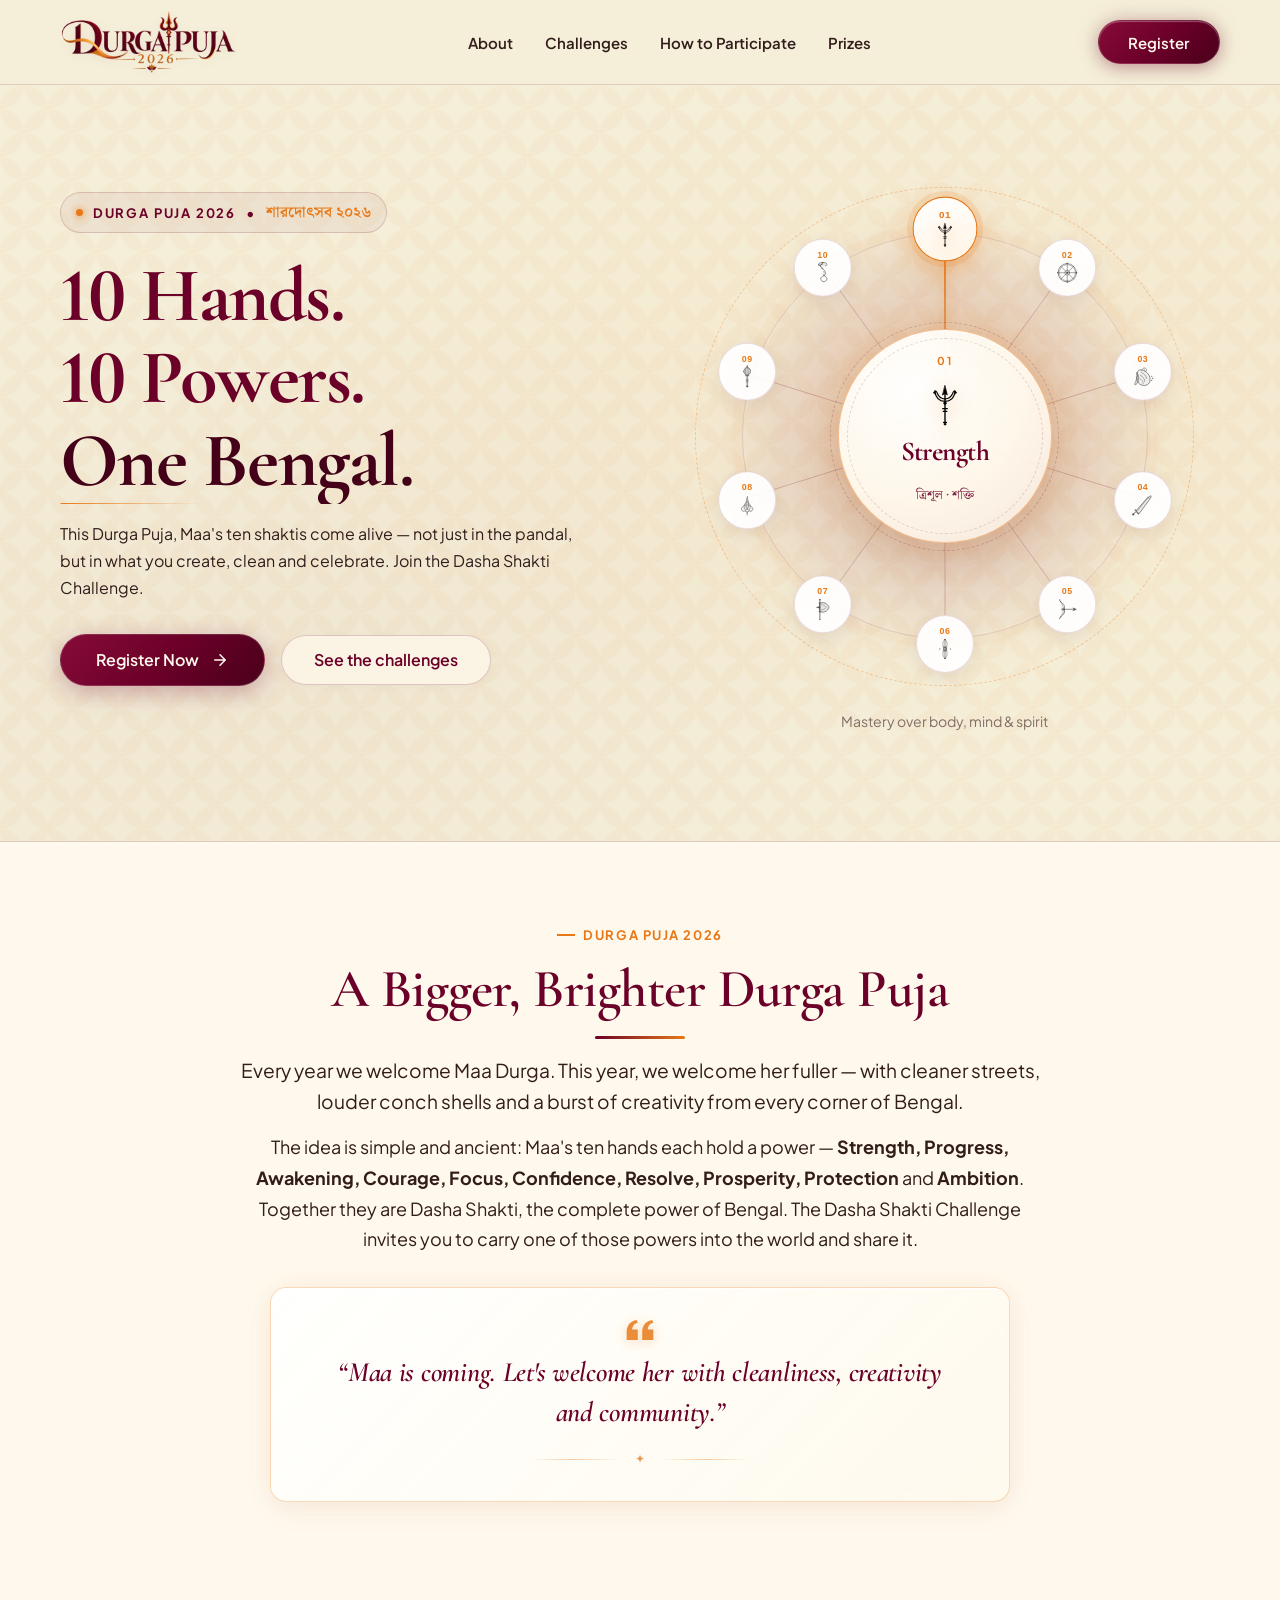
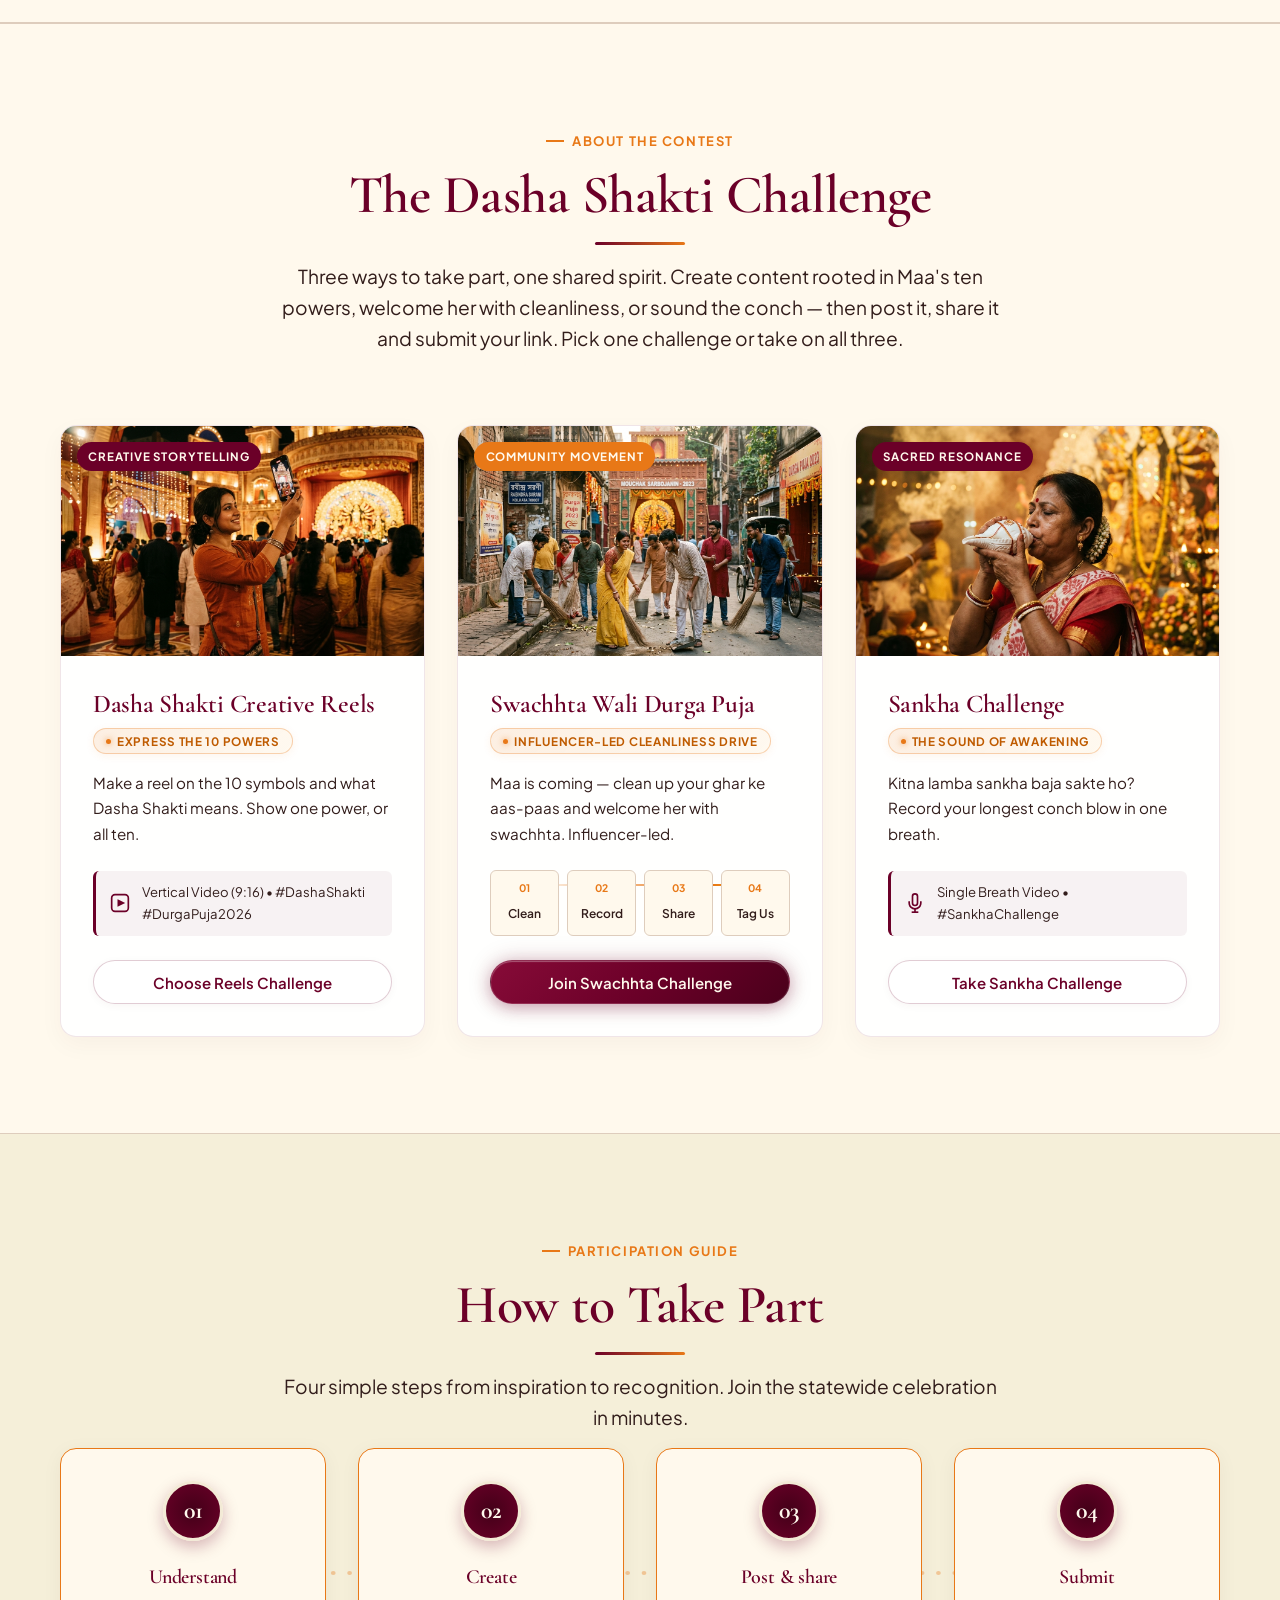
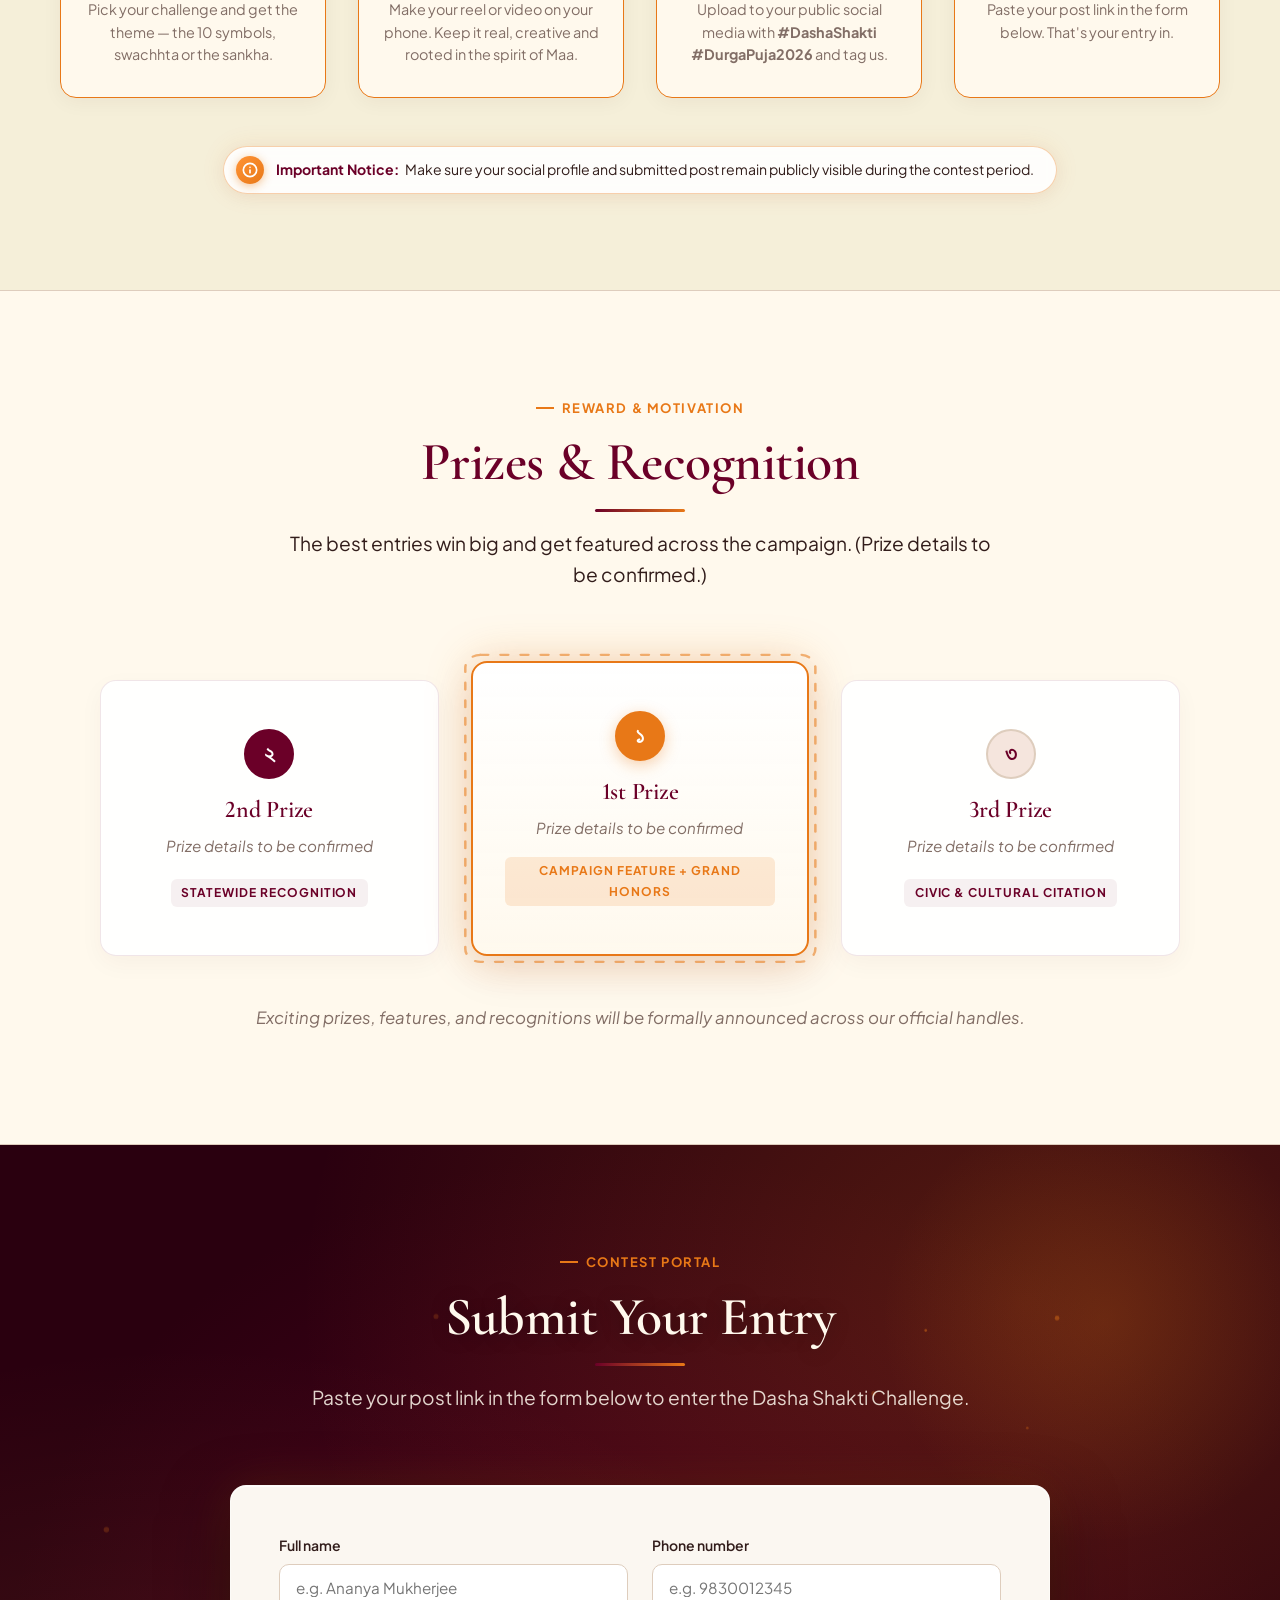
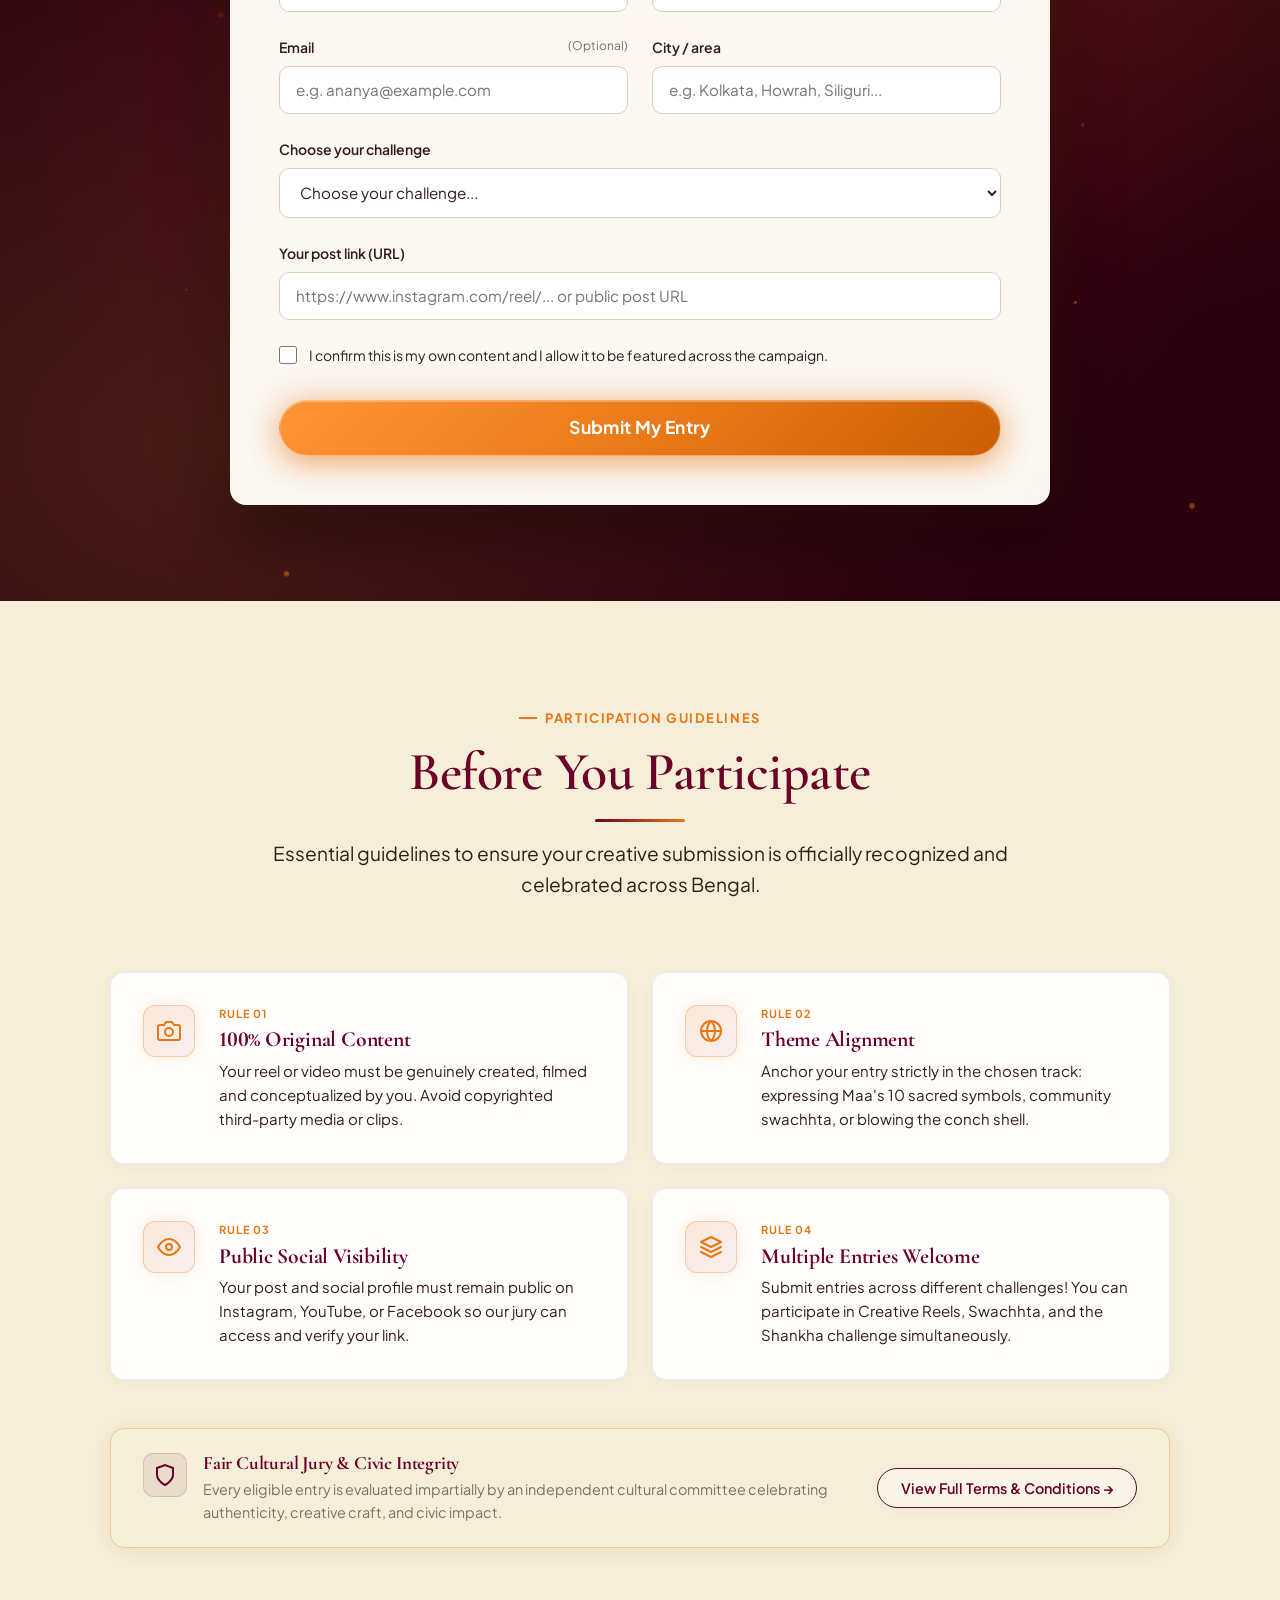
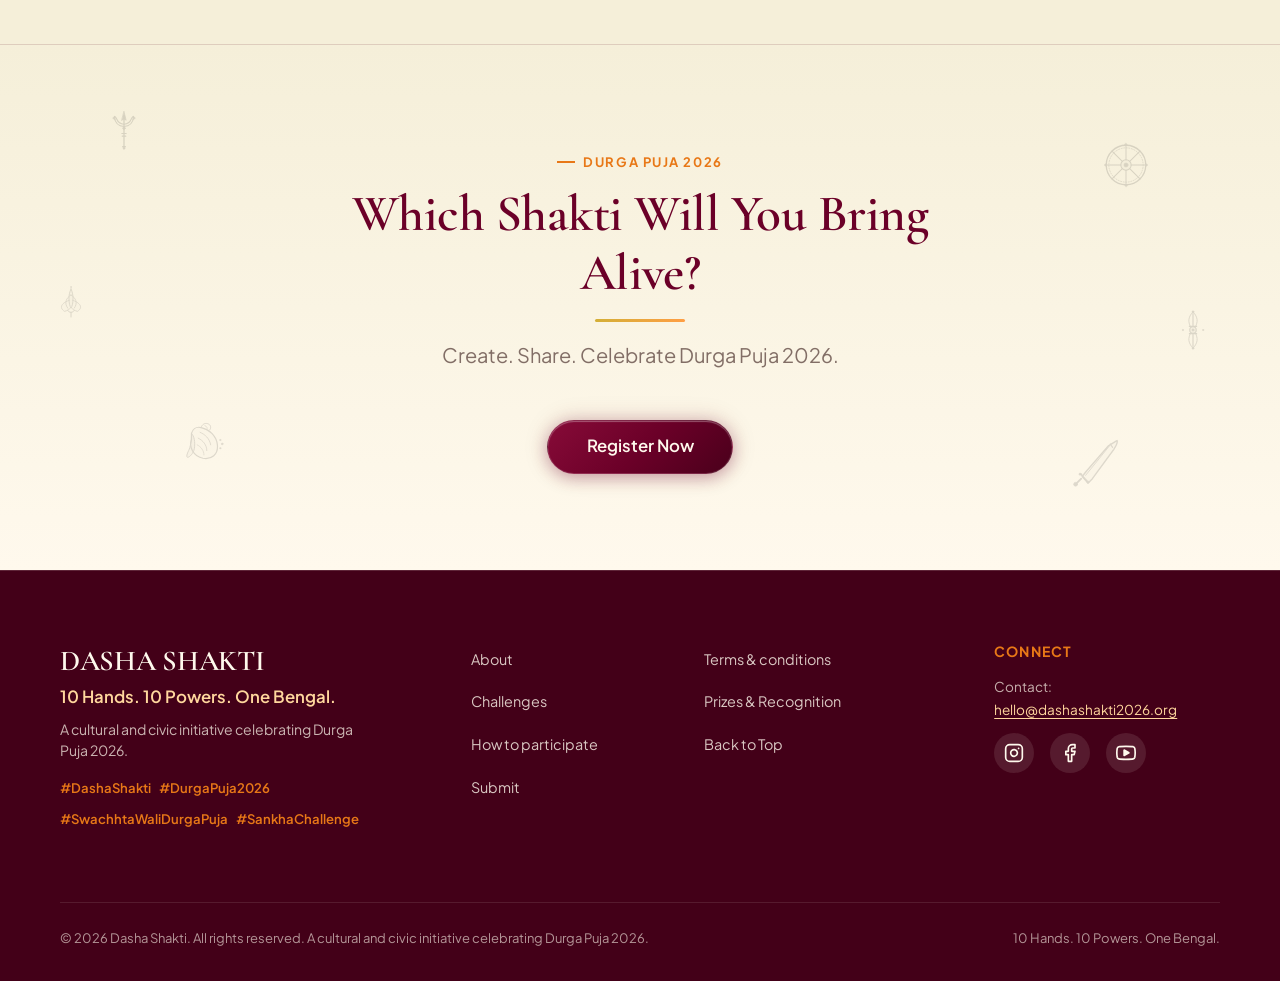
==== index.html @ 2bb80830 "Add the Dasha Shakti 2026 campaign site with lighter motion so the page stays smooth. Keep Lenis, he" ====
<!DOCTYPE html>
<html lang="en">
<head>
  <meta charset="UTF-8">
  <meta name="viewport" content="width=device-width, initial-scale=1.0">
  <title>DASHA SHAKTI | 10 Hands. 10 Powers. One Bengal. — Durga Puja 2026</title>
  
  <!-- SEO & Social Metadata -->
  <meta name="description" content="Dasha Shakti is the premier Durga Puja 2026 participatory campaign. Celebrate Maa Durga's 10 hands, transformed into 10 contemporary powers of strength, progress, and community action across Bengal.">
  <meta name="keywords" content="Durga Puja 2026, Dasha Shakti, Bengal, 10 Hands 10 Powers, Reel Challenge, Swachhta Shakti, Shankha Challenge, Kolkata Puja">
  <meta property="og:title" content="DASHA SHAKTI — 10 Hands. 10 Powers. One Bengal.">
  <meta property="og:description" content="Discover the 10 powers of Maa Durga and participate in Bengal's biggest cultural movement for Durga Puja 2026.">
  <meta property="og:type" content="website">
  <meta name="theme-color" content="#6B0028">

  <!-- Google Fonts Preconnect -->
  <link rel="preconnect" href="https://fonts.googleapis.com">
  <link rel="preconnect" href="https://fonts.gstatic.com" crossorigin>

  <!-- Stylesheets -->
  <link rel="stylesheet" href="css/styles.css">
  <script>
    if ('scrollRestoration' in history) history.scrollRestoration = 'manual';
    if (!location.hash || location.hash === '#' || location.hash === '#hero') {
      window.scrollTo(0, 0);
    }
  </script>
</head>
<body>
  <!-- Global Scroll Progress Laser Bar -->
  <div class="scroll-progress-bar" id="scroll-progress-bar" aria-hidden="true"></div>

  <!-- ========================================================================
       1. MINIMAL FLOATING / STICKY NAVBAR
       ======================================================================== -->
  <header class="site-header" id="site-header">
    <div class="container nav-inner">
      <a href="#" class="brand-logo" aria-label="Durga Puja 2026 Home">
        <img src="assets/images/logo.png" alt="Durga Puja 2026" class="navbar-logo-img" width="181" height="68">
      </a>

      <nav aria-label="Main navigation">
        <ul class="nav-links">
          <li><a href="#about" class="nav-link">About</a></li>
          <li><a href="#challenges" class="nav-link">Challenges</a></li>
          <li><a href="#how-to-participate" class="nav-link">How to Participate</a></li>
          <li><a href="#prizes" class="nav-link">Prizes</a></li>
        </ul>
      </nav>

      <div class="nav-actions">
        <a href="#submit" class="btn btn-primary" id="nav-cta-btn">Register</a>
        <button class="mobile-nav-toggle" aria-label="Toggle navigation menu" aria-expanded="false" id="mobile-toggle">
          <svg width="24" height="24" viewBox="0 0 24 24" fill="none" stroke="currentColor" stroke-width="2" stroke-linecap="round">
            <path d="M4 6h16M4 12h16M4 18h16"/>
          </svg>
        </button>
      </div>
    </div>

    <!-- Mobile Drawer Menu -->
    <div class="mobile-menu-drawer" id="mobile-drawer">
      <ul class="mobile-menu-links">
        <li><a href="#about">About Dasha Shakti</a></li>
        <li><a href="#challenges">The Challenges</a></li>
        <li><a href="#how-to-participate">How to Take Part</a></li>
        <li><a href="#prizes">Prizes &amp; Recognition</a></li>
        <li><a href="#submit">Submit Entry</a></li>
      </ul>
      <a href="#submit" class="btn btn-primary btn-full" style="width:100%;">Register</a>
    </div>
  </header>

  <main id="main-content">

    <!-- ========================================================================
         2. HERO SECTION
         ======================================================================== -->
    <!-- ========================================================================
         2. HERO SECTION — EDITORIAL CULTURAL CAMPAIGN POSTER
         ======================================================================== -->
    <section class="hero-section" id="hero">

      <!-- Master Asymmetrical Editorial Stage (Left Typography & Right Modern 10-Powers Kinetic Hub) -->
      <div class="hero-stage">
        
        <!-- LEFT-CENTER: Dominant Editorial Campaign Typography -->
        <div class="hero-editorial-wrap">
          
          <div class="hero-label-badge">
            <span class="badge-dot"></span>
            <span class="badge-text">DURGA PUJA 2026</span>
            <span class="badge-divider">&bull;</span>
            <span class="badge-bengali">শারদোৎসব ২০২৬</span>
          </div>

          <h1 class="hero-poster-title">
            <span class="title-mask"><span class="title-line">10 Hands.</span></span>
            <span class="title-mask"><span class="title-line">10 Powers.</span></span>
            <span class="title-mask"><span class="title-line title-line-accent">One Bengal.</span></span>
          </h1>

          <p class="hero-narrative">
            This Durga Puja, Maa's ten shaktis come alive — not just in the pandal, but in what you create, clean and celebrate. Join the Dasha Shakti Challenge.
          </p>

          <div class="hero-actions-row">
            <a href="#submit" class="btn btn-primary hero-btn-participate" id="hero-participate-btn">
              Register Now
              <svg width="18" height="18" viewBox="0 0 24 24" fill="none" stroke="currentColor" stroke-width="2" stroke-linecap="round" stroke-linejoin="round">
                <path d="M5 12h14M12 5l7 7-7 7"/>
              </svg>
            </a>
            <a href="#challenges" class="btn btn-outline hero-btn-challenges" id="hero-explore-btn">
              See the challenges
            </a>
          </div>

        </div>

        <!-- RIGHT: Dasha Hasta — 10 Hands Mandala -->
        <div class="hero-powers-hub" id="hero-powers-hub" aria-label="Ten hands of Dasha Shakti">
          <div class="hub-mandala" id="hub-mandala">
            <div class="hub-cosmic-glow" aria-hidden="true"></div>
            <div class="hub-aura-ring ring-outer" aria-hidden="true"></div>
            <div class="hub-orbit-track" aria-hidden="true"></div>
            <div class="hub-aura-ring ring-inner" aria-hidden="true"></div>

            <div class="hub-ray-rotator" id="hub-ray-rotator" aria-hidden="true">
              <span class="hub-active-ray"></span>
            </div>

            <svg class="hub-spoke-svg" viewBox="0 0 100 100" aria-hidden="true">
              <g fill="none" stroke="#6B0028" stroke-width="0.18" opacity="0.22" stroke-linecap="round">
                <line x1="50" y1="50" x2="50" y2="12"/>
                <line x1="50" y1="50" x2="72.35" y2="19.1"/>
                <line x1="50" y1="50" x2="87.64" y2="38.24"/>
                <line x1="50" y1="50" x2="87.64" y2="61.76"/>
                <line x1="50" y1="50" x2="72.35" y2="80.9"/>
                <line x1="50" y1="50" x2="50" y2="88"/>
                <line x1="50" y1="50" x2="27.65" y2="80.9"/>
                <line x1="50" y1="50" x2="12.36" y2="61.76"/>
                <line x1="50" y1="50" x2="12.36" y2="38.24"/>
                <line x1="50" y1="50" x2="27.65" y2="19.1"/>
              </g>
            </svg>

            <div class="hub-bindu" id="hub-spotlight-card">
              <span class="spotlight-num-label" id="spotlight-num-label">01</span>
              <div class="spotlight-icon-stage" id="spotlight-icon-stage">
                <img src="assets/symbols/trishul.svg" alt="Trishul" id="spotlight-weapon-svg" width="52" height="52">
              </div>
              <h2 class="spotlight-power-name" id="spotlight-power-name">Strength</h2>
              <p class="spotlight-bengali-label" id="spotlight-bengali-label">ত্রিশূল · শক্তি</p>
            </div>

            <div class="hub-hand-slot" style="--a: 0deg">
              <button type="button" class="hub-hand active" data-shakti-index="0" data-shakti-id="trishul" aria-pressed="true" aria-label="Shakti 01, Trishul, Strength">
                <span class="hand-num">01</span>
                <img src="assets/symbols/trishul.svg" alt="" width="26" height="26">
              </button>
            </div>
            <div class="hub-hand-slot" style="--a: 36deg">
              <button type="button" class="hub-hand" data-shakti-index="1" data-shakti-id="chakra" aria-pressed="false" aria-label="Shakti 02, Chakra, Progress">
                <span class="hand-num">02</span>
                <img src="assets/symbols/chakra.svg" alt="" width="26" height="26">
              </button>
            </div>
            <div class="hub-hand-slot" style="--a: 72deg">
              <button type="button" class="hub-hand" data-shakti-index="2" data-shakti-id="shankha" aria-pressed="false" aria-label="Shakti 03, Shankha, Awakening">
                <span class="hand-num">03</span>
                <img src="assets/symbols/shankha.svg" alt="" width="26" height="26">
              </button>
            </div>
            <div class="hub-hand-slot" style="--a: 108deg">
              <button type="button" class="hub-hand" data-shakti-index="3" data-shakti-id="khadga" aria-pressed="false" aria-label="Shakti 04, Khadga, Courage">
                <span class="hand-num">04</span>
                <img src="assets/symbols/khadga.svg" alt="" width="26" height="26">
              </button>
            </div>
            <div class="hub-hand-slot" style="--a: 144deg">
              <button type="button" class="hub-hand" data-shakti-index="4" data-shakti-id="bow-arrow" aria-pressed="false" aria-label="Shakti 05, Bow and Arrow, Focus">
                <span class="hand-num">05</span>
                <img src="assets/symbols/bow-arrow.svg" alt="" width="26" height="26">
              </button>
            </div>
            <div class="hub-hand-slot" style="--a: 180deg">
              <button type="button" class="hub-hand" data-shakti-index="5" data-shakti-id="vajra" aria-pressed="false" aria-label="Shakti 06, Vajra, Confidence">
                <span class="hand-num">06</span>
                <img src="assets/symbols/vajra.svg" alt="" width="26" height="26">
              </button>
            </div>
            <div class="hub-hand-slot" style="--a: 216deg">
              <button type="button" class="hub-hand" data-shakti-index="6" data-shakti-id="parashu" aria-pressed="false" aria-label="Shakti 07, Parashu, Resolve">
                <span class="hand-num">07</span>
                <img src="assets/symbols/parashu.svg" alt="" width="26" height="26">
              </button>
            </div>
            <div class="hub-hand-slot" style="--a: 252deg">
              <button type="button" class="hub-hand" data-shakti-index="7" data-shakti-id="padma" aria-pressed="false" aria-label="Shakti 08, Padma, Prosperity">
                <span class="hand-num">08</span>
                <img src="assets/symbols/padma.svg" alt="" width="26" height="26">
              </button>
            </div>
            <div class="hub-hand-slot" style="--a: 288deg">
              <button type="button" class="hub-hand" data-shakti-index="8" data-shakti-id="gada" aria-pressed="false" aria-label="Shakti 09, Gada, Protection">
                <span class="hand-num">09</span>
                <img src="assets/symbols/gada.svg" alt="" width="26" height="26">
              </button>
            </div>
            <div class="hub-hand-slot" style="--a: 324deg">
              <button type="button" class="hub-hand" data-shakti-index="9" data-shakti-id="nag" aria-pressed="false" aria-label="Shakti 10, Nag, Ambition">
                <span class="hand-num">10</span>
                <img src="assets/symbols/nag.svg" alt="" width="26" height="26">
              </button>
            </div>
          </div>

          <p class="hub-bindu-caption" id="spotlight-significance">Mastery over body, mind &amp; spirit</p>
          <p class="visually-hidden" id="hub-live" aria-live="polite"></p>
        </div>

      </div>
    </section>

    <!-- ========================================================================
         3. WHAT IS DIFFERENT IN 2026
         ======================================================================== -->
    <section class="strip-section" id="about">
      <div class="container">
        <div class="strip-header scroll-reveal">
          <span class="eyebrow">DURGA PUJA 2026</span>
          <h2>A Bigger, Brighter Durga Puja</h2>
          <span class="section-title-line" aria-hidden="true"></span>
          <p class="lead">
            Every year we welcome Maa Durga. This year, we welcome her fuller — with cleaner streets, louder conch shells and a burst of creativity from every corner of Bengal.
          </p>
          <p>
            The idea is simple and ancient: Maa's ten hands each hold a power — <strong>Strength, Progress, Awakening, Courage, Focus, Confidence, Resolve, Prosperity, Protection</strong> and <strong>Ambition</strong>. Together they are Dasha Shakti, the complete power of Bengal. The Dasha Shakti Challenge invites you to carry one of those powers into the world and share it.
          </p>
          <blockquote class="strip-pullquote scroll-reveal stagger-2">
            <div class="quote-ornament-top" aria-hidden="true">
              <svg width="28" height="20" viewBox="0 0 24 18" fill="currentColor">
                <path d="M0 10.5C0 4.7 4 0.5 9 0L10 2.5C6.5 3.5 5 6 5 8.5H10V18H0V10.5ZM14 10.5C14 4.7 18 0.5 23 0L24 2.5C20.5 3.5 19 6 19 8.5H24V18H14V10.5Z"/>
              </svg>
            </div>
            <p class="quote-statement">
              &ldquo;Maa is coming. Let's welcome her with cleanliness, creativity and community.&rdquo;
            </p>
            <div class="quote-ornament-divider" aria-hidden="true">
              <span class="quote-divider-line"></span>
              <span class="quote-divider-dot">✦</span>
              <span class="quote-divider-line"></span>
            </div>
          </blockquote>
        </div>
      </div>
    </section>

    <!-- ========================================================================
         5. THE CHALLENGES (3 BESPOKE CAMPAIGN CARDS)
         ======================================================================== -->
    <section class="section challenges-section" id="challenges">
      <div class="container">
        <div class="challenges-header scroll-reveal">
          <span class="eyebrow">ABOUT THE CONTEST</span>
          <h2>The Dasha Shakti Challenge</h2>
          <span class="section-title-line" aria-hidden="true"></span>
          <p class="lead">
            Three ways to take part, one shared spirit. Create content rooted in Maa's ten powers, welcome her with cleanliness, or sound the conch — then post it, share it and submit your link. Pick one challenge or take on all three.
          </p>
        </div>

        <div class="challenges-grid">

          <!-- CARD 01: DASHA SHAKTI CREATIVE REELS -->
          <article class="challenge-card scroll-reveal-scale stagger-1" id="card-reel-challenge">
            <div class="card-specular-glare" aria-hidden="true"></div>
            <span class="challenge-badge-top">Creative Storytelling</span>
            <div class="challenge-media-wrap">
              <img src="assets/images/reel-challenge.jpg" alt="Bengali creator recording Durga Puja reel in Kolkata" loading="lazy" width="600" height="400">
            </div>
            <div class="challenge-card-body">
              <h3 class="challenge-card-title">Dasha Shakti Creative Reels</h3>
              <span class="challenge-card-sub">Express the 10 Powers</span>
              <p class="challenge-card-desc">
                Make a reel on the 10 symbols and what Dasha Shakti means. Show one power, or all ten.
              </p>
              
              <div class="reel-frame-cue">
                <svg viewBox="0 0 24 24" fill="none" stroke="currentColor" stroke-width="2">
                  <rect x="2" y="2" width="20" height="20" rx="4"/>
                  <path d="M10 9l6 3-6 3V9z" fill="currentColor"/>
                </svg>
                <span>Vertical Video (9:16) &bull; #DashaShakti #DurgaPuja2026</span>
              </div>

              <a href="#submit" class="btn btn-outline" data-challenge-target="Dasha Shakti Creative Reels">
                Choose Reels Challenge
              </a>
            </div>
          </article>

          <!-- CARD 02: SWACHHTA WALI DURGA PUJA -->
          <article class="challenge-card scroll-reveal-scale stagger-2" id="card-swachhta-challenge">
            <div class="card-specular-glare" aria-hidden="true"></div>
            <span class="challenge-badge-top" style="background-color: var(--saffron-orange);">Community Movement</span>
            <div class="challenge-media-wrap">
              <img src="assets/images/swachhta-challenge.jpg" alt="Bengali youth volunteers cleaning neighbourhood street near pandal" loading="lazy" width="600" height="400">
            </div>
            <div class="challenge-card-body">
              <h3 class="challenge-card-title">Swachhta Wali Durga Puja</h3>
              <span class="challenge-card-sub">Influencer-Led Cleanliness Drive</span>
              <p class="challenge-card-desc">
                Maa is coming — clean up your ghar ke aas-paas and welcome her with swachhta. Influencer-led.
              </p>

              <!-- 4-step actionable visual steps with laser current connector -->
              <div class="swachhta-steps-row" aria-label="Swachhta Action Steps">
                <div class="swachhta-current-laser" aria-hidden="true"></div>
                <div class="swachhta-step-item">
                  <span class="swachhta-step-num">01</span>
                  <span class="swachhta-step-label">Clean</span>
                </div>
                <div class="swachhta-step-item">
                  <span class="swachhta-step-num">02</span>
                  <span class="swachhta-step-label">Record</span>
                </div>
                <div class="swachhta-step-item">
                  <span class="swachhta-step-num">03</span>
                  <span class="swachhta-step-label">Share</span>
                </div>
                <div class="swachhta-step-item">
                  <span class="swachhta-step-num">04</span>
                  <span class="swachhta-step-label">Tag Us</span>
                </div>
              </div>

              <a href="#submit" class="btn btn-primary" data-challenge-target="Swachhta Wali Durga Puja">
                Join Swachhta Challenge
              </a>
            </div>
          </article>

          <!-- CARD 03: SANKHA CHALLENGE -->
          <article class="challenge-card scroll-reveal-scale stagger-3" id="card-shankha-challenge">
            <div class="card-specular-glare" aria-hidden="true"></div>
            <span class="challenge-badge-top">Sacred Resonance</span>
            <div class="challenge-media-wrap">
              <img src="assets/images/shankha-challenge.jpg" alt="Bengali woman blowing sacred conch shell shankha during Durga Puja" loading="lazy" width="600" height="400">
            </div>
            <div class="challenge-card-body">
              <h3 class="challenge-card-title">Sankha Challenge</h3>
              <span class="challenge-card-sub">The Sound of Awakening</span>
              <p class="challenge-card-desc">
                Kitna lamba sankha baja sakte ho? Record your longest conch blow in one breath.
              </p>

              <div class="reel-frame-cue">
                <svg viewBox="0 0 24 24" fill="none" stroke="currentColor" stroke-width="2">
                  <path d="M12 1a3 3 0 0 0-3 3v8a3 3 0 0 0 6 0V4a3 3 0 0 0-3-3z"/>
                  <path d="M19 10v2a7 7 0 0 1-14 0v-2"/>
                  <line x1="12" y1="19" x2="12" y2="23"/>
                  <line x1="8" y1="23" x2="16" y2="23"/>
                </svg>
                <span>Single Breath Video &bull; #SankhaChallenge</span>
              </div>

              <a href="#submit" class="btn btn-outline" data-challenge-target="Sankha Challenge">
                Take Sankha Challenge
              </a>
            </div>
          </article>

        </div>
      </div>
    </section>

    <!-- ========================================================================
         6. HOW TO PARTICIPATE (4 SIMPLE STEPS)
         ======================================================================== -->
    <section class="section steps-section" id="how-to-participate">
      <div class="container">
        <div class="steps-header scroll-reveal">
          <span class="eyebrow">PARTICIPATION GUIDE</span>
          <h2>How to Take Part</h2>
          <span class="section-title-line" aria-hidden="true"></span>
          <p class="lead">
            Four simple steps from inspiration to recognition. Join the statewide celebration in minutes.
          </p>
        </div>

        <div class="steps-track">
          <div class="steps-thread-wrapper" aria-hidden="true">
            <svg class="steps-connecting-thread" viewBox="0 0 1000 12" fill="none" preserveAspectRatio="none">
              <line class="thread-bg" x1="24" y1="6" x2="976" y2="6" stroke="rgba(232, 120, 23, 0.35)" stroke-width="4" stroke-linecap="round" stroke-dasharray="0.1 14"/>
              <line class="thread-active" id="steps-thread-path" x1="24" y1="6" x2="976" y2="6" stroke="url(#gold-thread-gradient)" stroke-width="4" stroke-linecap="round" stroke-dasharray="0.1 14"/>
              <defs>
                <linearGradient id="gold-thread-gradient" x1="0%" y1="0%" x2="100%" y2="0%">
                  <stop offset="0%" stop-color="#E87817"/>
                  <stop offset="50%" stop-color="#D4AF37"/>
                  <stop offset="100%" stop-color="#FF9E44"/>
                </linearGradient>
              </defs>
            </svg>
          </div>

          <div class="steps-grid">
          <!-- Step 01 — Understand -->
          <div class="step-card scroll-reveal-left stagger-1">
            <div class="step-num-bubble">01</div>
            <div class="step-card-content">
              <h3 class="step-card-title">Understand</h3>
              <p class="step-card-desc">
                Pick your challenge and get the theme — the 10 symbols, swachhta or the sankha.
              </p>
            </div>
          </div>

          <!-- Step 02 — Create -->
          <div class="step-card scroll-reveal-left stagger-2">
            <div class="step-num-bubble">02</div>
            <div class="step-card-content">
              <h3 class="step-card-title">Create</h3>
              <p class="step-card-desc">
                Make your reel or video on your phone. Keep it real, creative and rooted in the spirit of Maa.
              </p>
            </div>
          </div>

          <!-- Step 03 — Post & share -->
          <div class="step-card scroll-reveal-right stagger-3">
            <div class="step-num-bubble">03</div>
            <div class="step-card-content">
              <h3 class="step-card-title">Post & share</h3>
              <p class="step-card-desc">
                Upload to your public social media with <strong>#DashaShakti</strong> <strong>#DurgaPuja2026</strong> and tag us.
              </p>
            </div>
          </div>

          <!-- Step 04 — Submit -->
          <div class="step-card scroll-reveal-right stagger-4">
            <div class="step-num-bubble">04</div>
            <div class="step-card-content">
              <h3 class="step-card-title">Submit</h3>
              <p class="step-card-desc">
                Paste your post link in the form below. That's your entry in.
              </p>
            </div>
          </div>
        </div>
        </div>

        <div class="steps-footer-note scroll-reveal stagger-2" role="note">
          <div class="note-icon-badge" aria-hidden="true">
            <svg width="18" height="18" viewBox="0 0 24 24" fill="none" stroke="currentColor" stroke-width="2.5" stroke-linecap="round" stroke-linejoin="round">
              <circle cx="12" cy="12" r="10"/>
              <line x1="12" y1="16" x2="12" y2="12"/>
              <line x1="12" y1="8" x2="12.01" y2="8"/>
            </svg>
          </div>
          <p class="note-text">
            <strong>Important Notice:</strong> Make sure your social profile and submitted post remain publicly visible during the contest period.
          </p>
        </div>
      </div>
    </section>

    <!-- ========================================================================
         7. PRIZE SECTION (MODERN PODIUM-INSPIRED LAYOUT)
         ======================================================================== -->
    <section class="section prizes-section" id="prizes">
      <div class="container">
        <div class="prizes-header scroll-reveal">
          <span class="eyebrow">REWARD & MOTIVATION</span>
          <h2>Prizes & Recognition</h2>
          <span class="section-title-line" aria-hidden="true"></span>
          <p class="lead">
            The best entries win big and get featured across the campaign. (Prize details to be confirmed.)
          </p>
        </div>

        <div class="podium-grid">
          <!-- Card 2: 2nd Prize -->
          <div class="podium-card runner scroll-reveal-scale stagger-1">
            <div class="podium-rank-badge">২</div>
            <h3 class="podium-tier-title">2nd Prize</h3>
            <p class="podium-tier-status">Prize details to be confirmed</p>
            <span class="podium-perk-tag">Statewide Recognition</span>
          </div>

          <!-- Card 1: 1st Prize -->
          <div class="podium-card grand scroll-reveal-scale stagger-2">
            <div class="podium-aura-ring" aria-hidden="true">
              <svg viewBox="0 0 100 100" preserveAspectRatio="none">
                <rect class="aura-path" x="1.2" y="1.2" width="97.6" height="97.6" rx="4.2" ry="4.2"/>
              </svg>
            </div>
            <div class="podium-rank-badge">১</div>
            <h3 class="podium-tier-title">1st Prize</h3>
            <p class="podium-tier-status">Prize details to be confirmed</p>
            <span class="podium-perk-tag" style="background-color: rgba(232,120,23,0.15); color: var(--saffron-orange);">
              Campaign Feature + Grand Honors
            </span>
          </div>

          <!-- Card 3: 3rd Prize -->
          <div class="podium-card special scroll-reveal-scale stagger-3">
            <div class="podium-rank-badge">৩</div>
            <h3 class="podium-tier-title">3rd Prize</h3>
            <p class="podium-tier-status">Prize details to be confirmed</p>
            <span class="podium-perk-tag">Civic & Cultural Citation</span>
          </div>
        </div>

        <p class="prizes-subtext scroll-reveal stagger-2">
          Exciting prizes, features, and recognitions will be formally announced across our official handles.
        </p>
      </div>
    </section>

    <!-- ========================================================================
         8. SUBMISSION FORM HUB (DEEP BURGUNDY CONVERSION ZONE)
         ======================================================================== -->
    <section class="section submission-section" id="submit">
      <canvas id="form-particle-canvas" class="form-particle-canvas" aria-hidden="true"></canvas>
      <div class="container">
        <div class="submission-header scroll-reveal">
          <span class="eyebrow" style="color: var(--saffron-orange);">CONTEST PORTAL</span>
          <h2>Submit Your Entry</h2>
          <span class="section-title-line" aria-hidden="true"></span>
          <p class="lead">
            Paste your post link in the form below to enter the Dasha Shakti Challenge.
          </p>
        </div>

        <div class="form-card scroll-reveal-scale stagger-1">
          <!-- Live Form -->
          <form id="shakti-submission-form" novalidate>
            <div class="form-grid">
              
              <!-- Full Name -->
              <div class="form-group">
                <label for="form-name" class="form-label">
                  <span>Full name</span>
                </label>
                <input type="text" id="form-name" class="form-input" placeholder="e.g. Ananya Mukherjee" required autocomplete="name">
                <span class="form-error-msg">Please provide your full name.</span>
              </div>

              <!-- Phone Number -->
              <div class="form-group">
                <label for="form-mobile" class="form-label">
                  <span>Phone number</span>
                </label>
                <input type="tel" id="form-mobile" class="form-input" placeholder="e.g. 9830012345" required autocomplete="tel">
                <span class="form-error-msg">Please enter a valid 10-digit phone number.</span>
              </div>

              <!-- Email -->
              <div class="form-group">
                <label for="form-email" class="form-label">
                  <span>Email</span>
                  <span class="optional">(Optional)</span>
                </label>
                <input type="email" id="form-email" class="form-input" placeholder="e.g. ananya@example.com" autocomplete="email">
                <span class="form-error-msg">Please enter a valid email address.</span>
              </div>

              <!-- City / Area -->
              <div class="form-group">
                <label for="form-district" class="form-label">
                  <span>City / area</span>
                </label>
                <input type="text" id="form-district" class="form-input" placeholder="e.g. Kolkata, Howrah, Siliguri..." required>
                <span class="form-error-msg">Please specify your city or area in Bengal.</span>
              </div>

              <!-- Choose your challenge (dropdown) -->
              <div class="form-group full-width">
                <label for="form-challenge" class="form-label">
                  <span>Choose your challenge</span>
                </label>
                <select id="form-challenge" class="form-select" required>
                  <option value="" disabled selected>Choose your challenge...</option>
                  <option value="Dasha Shakti Creative Reels">Dasha Shakti Creative Reels</option>
                  <option value="Swachhta Wali Durga Puja">Swachhta Wali Durga Puja</option>
                  <option value="Sankha Challenge">Sankha Challenge</option>
                </select>
                <span class="form-error-msg">Please select one of the three challenges.</span>
              </div>

              <!-- Your Post Link (URL) -->
              <div class="form-group full-width">
                <label for="form-reel" class="form-label">
                  <span>Your post link (URL)</span>
                </label>
                <input type="url" id="form-reel" class="form-input" placeholder="https://www.instagram.com/reel/... or public post URL" required>
                <span class="form-error-msg">Please paste a valid public post link so we can find your entry.</span>
              </div>

              <!-- Consent Checkbox -->
              <div class="form-checkbox-row">
                <input type="checkbox" id="form-terms" required>
                <label for="form-terms">
                  I confirm this is my own content and I allow it to be featured across the campaign.
                </label>
                <span class="form-error-msg">You must confirm consent to submit your entry.</span>
              </div>

            </div>

            <button type="submit" class="btn btn-primary form-submit-btn" id="submit-form-button">
              Submit My Entry
            </button>
          </form>

          <!-- Celebratory Success State Overlay -->
          <div class="success-overlay" id="submission-success-modal" role="dialog" aria-modal="true">
            <div class="success-icon-symbol">
              <img src="assets/symbols/trishul.svg" alt="Shakti Icon" width="44" height="44">
            </div>
            <h3 class="success-heading">Entry received!</h3>
            <p class="success-message">
              Maa's blessings with you — keep an eye on your phone for updates.
            </p>
            <div class="success-actions">
              <button type="button" class="btn btn-saffron" id="share-challenge-btn">
                Share the Challenge
              </button>
              <button type="button" class="btn btn-outline" id="submit-another-btn">
                Submit Another Entry
              </button>
            </div>
          </div>

        </div>
      </div>
    </section>

    <!-- ========================================================================
         9. RULES & GUIDELINES SECTION
         ======================================================================== -->
    <section class="rules-section" id="rules">
      <div class="container">
        <div class="rules-header scroll-reveal">
          <span class="eyebrow">PARTICIPATION GUIDELINES</span>
          <h2>Before You Participate</h2>
          <span class="section-title-line" aria-hidden="true"></span>
          <p class="lead">
            Essential guidelines to ensure your creative submission is officially recognized and celebrated across Bengal.
          </p>
        </div>

        <div class="rules-cards-grid">
          
          <!-- Card 01: 100% Original Content -->
          <article class="rule-card scroll-reveal-scale stagger-1">
            <div class="rule-card-icon-wrap">
              <svg width="24" height="24" viewBox="0 0 24 24" fill="none" stroke="currentColor" stroke-width="2" stroke-linecap="round" stroke-linejoin="round">
                <path d="M23 19a2 2 0 0 1-2 2H3a2 2 0 0 1-2-2V8a2 2 0 0 1 2-2h4l2-3h6l2 3h4a2 2 0 0 1 2 2z"/>
                <circle cx="12" cy="13" r="4"/>
              </svg>
            </div>
            <div class="rule-card-body">
              <span class="rule-card-tag">Rule 01</span>
              <h3 class="rule-card-title">100% Original Content</h3>
              <p class="rule-card-desc">
                Your reel or video must be genuinely created, filmed and conceptualized by you. Avoid copyrighted third-party media or clips.
              </p>
            </div>
          </article>

          <!-- Card 02: Sacred Theme Alignment -->
          <article class="rule-card scroll-reveal-scale stagger-2">
            <div class="rule-card-icon-wrap">
              <svg width="24" height="24" viewBox="0 0 24 24" fill="none" stroke="currentColor" stroke-width="2" stroke-linecap="round" stroke-linejoin="round">
                <circle cx="12" cy="12" r="10"/>
                <path d="M12 2a14.5 14.5 0 0 0 0 20 14.5 14.5 0 0 0 0-20"/>
                <path d="M2 12h20"/>
              </svg>
            </div>
            <div class="rule-card-body">
              <span class="rule-card-tag">Rule 02</span>
              <h3 class="rule-card-title">Theme Alignment</h3>
              <p class="rule-card-desc">
                Anchor your entry strictly in the chosen track: expressing Maa's 10 sacred symbols, community swachhta, or blowing the conch shell.
              </p>
            </div>
          </article>

          <!-- Card 03: Public Social Visibility -->
          <article class="rule-card scroll-reveal-scale stagger-3">
            <div class="rule-card-icon-wrap">
              <svg width="24" height="24" viewBox="0 0 24 24" fill="none" stroke="currentColor" stroke-width="2" stroke-linecap="round" stroke-linejoin="round">
                <path d="M1 12s4-8 11-8 11 8 11 8-4 8-11 8-11-8-11-8z"/>
                <circle cx="12" cy="12" r="3"/>
              </svg>
            </div>
            <div class="rule-card-body">
              <span class="rule-card-tag">Rule 03</span>
              <h3 class="rule-card-title">Public Social Visibility</h3>
              <p class="rule-card-desc">
                Your post and social profile must remain public on Instagram, YouTube, or Facebook so our jury can access and verify your link.
              </p>
            </div>
          </article>

          <!-- Card 04: Multiple Entries Welcome -->
          <article class="rule-card scroll-reveal-scale stagger-4">
            <div class="rule-card-icon-wrap">
              <svg width="24" height="24" viewBox="0 0 24 24" fill="none" stroke="currentColor" stroke-width="2" stroke-linecap="round" stroke-linejoin="round">
                <polygon points="12 2 2 7 12 12 22 7 12 2"/>
                <polyline points="2 17 12 22 22 17"/>
                <polyline points="2 12 12 17 22 12"/>
              </svg>
            </div>
            <div class="rule-card-body">
              <span class="rule-card-tag">Rule 04</span>
              <h3 class="rule-card-title">Multiple Entries Welcome</h3>
              <p class="rule-card-desc">
                Submit entries across different challenges! You can participate in Creative Reels, Swachhta, and the Shankha challenge simultaneously.
              </p>
            </div>
          </article>

        </div>

        <!-- Highlighted Banner: Fair Jury & Full Terms -->
        <div class="rules-highlight-banner scroll-reveal stagger-2">
          <div class="rules-highlight-content">
            <div class="rules-badge-icon">
              <svg width="24" height="24" viewBox="0 0 24 24" fill="none" stroke="currentColor" stroke-width="2">
                <path d="M12 22s8-4 8-10V5l-8-3-8 3v7c0 6 8 10 8 10z"/>
              </svg>
            </div>
            <div>
              <h4 class="rules-highlight-title">Fair Cultural Jury &amp; Civic Integrity</h4>
              <p class="rules-highlight-text">
                Every eligible entry is evaluated impartially by an independent cultural committee celebrating authenticity, creative craft, and civic impact.
              </p>
            </div>
          </div>
          <button type="button" class="btn btn-outline js-open-terms rules-terms-btn">
            View Full Terms &amp; Conditions &rarr;
          </button>
        </div>

      </div>
    </section>

    <!-- ========================================================================
         10. FINAL CTA (CELEBRATORY WITH FLOATING ICONS)
         ======================================================================== -->
    <section class="final-cta-section" id="final-cta">
      <!-- Ambient Floating Icon Field -->
      <div class="cta-floating-symbols" aria-hidden="true">
        <img src="assets/symbols/trishul.svg" class="floating-icon fi-1" alt="" width="44" height="44">
        <img src="assets/symbols/chakra.svg" class="floating-icon fi-2" alt="" width="52" height="52">
        <img src="assets/symbols/shankha.svg" class="floating-icon fi-3" alt="" width="48" height="48">
        <img src="assets/symbols/khadga.svg" class="floating-icon fi-4" alt="" width="56" height="56">
        <img src="assets/symbols/padma.svg" class="floating-icon fi-5" alt="" width="40" height="40">
        <img src="assets/symbols/vajra.svg" class="floating-icon fi-6" alt="" width="46" height="46">
      </div>

      <div class="container final-cta-content scroll-reveal">
        <span class="eyebrow">DURGA PUJA 2026</span>
        <h2 class="final-cta-title">Which Shakti Will You Bring Alive?</h2>
        <span class="section-title-line" aria-hidden="true" style="background: linear-gradient(90deg, #D4AF37, #FF9E44);"></span>
        <p class="final-cta-sub">
          Create. Share. Celebrate Durga Puja 2026.
        </p>
        <a href="#submit" class="btn btn-primary" style="padding: 1.1rem 2.4rem; font-size: 1.05rem;">
          Register Now
        </a>
      </div>
    </section>

  </main>

  <!-- ========================================================================
       11. EDITORIAL FOOTER
       ======================================================================== -->
  <footer class="site-footer">
    <div class="container">
      <div class="footer-top">
        
        <!-- Left: Brand & Tagline -->
        <div class="footer-brand">
          <h3>DASHA SHAKTI</h3>
          <p class="footer-tagline">10 Hands. 10 Powers. One Bengal.</p>
          <p class="footer-desc">
            A cultural and civic initiative celebrating Durga Puja 2026.
          </p>
          <div class="footer-hashtags">
            <span>#DashaShakti</span>
            <span>#DurgaPuja2026</span>
            <span>#SwachhtaWaliDurgaPuja</span>
            <span>#SankhaChallenge</span>
          </div>
        </div>

        <!-- Middle: Links -->
        <div class="footer-nav">
          <ul class="footer-nav-list">
            <li><a href="#about" class="footer-nav-link">About</a></li>
            <li><a href="#challenges" class="footer-nav-link">Challenges</a></li>
            <li><a href="#how-to-participate" class="footer-nav-link">How to participate</a></li>
            <li><a href="#submit" class="footer-nav-link">Submit</a></li>
          </ul>
          <ul class="footer-nav-list">
            <li><a href="#rules" class="footer-nav-link js-open-terms">Terms &amp; conditions</a></li>
            <li><a href="#prizes" class="footer-nav-link">Prizes &amp; Recognition</a></li>
            <li><a href="#" class="footer-nav-link js-back-to-top">Back to Top</a></li>
          </ul>
        </div>

        <!-- Right: Social Channels & Contact -->
        <div class="footer-social">
          <h4>Connect</h4>
          <p class="footer-contact">
            Contact: <a href="mailto:hello@dashashakti2026.org">hello@dashashakti2026.org</a>
          </p>
          <div class="social-links-row">
            <a href="https://instagram.com" target="_blank" rel="noopener noreferrer" class="social-btn" aria-label="Instagram">
              <svg width="20" height="20" viewBox="0 0 24 24" fill="none" stroke="currentColor" stroke-width="2" stroke-linecap="round" stroke-linejoin="round">
                <rect x="2" y="2" width="20" height="20" rx="5" ry="5"/>
                <path d="M16 11.37A4 4 0 1 1 12.63 8 4 4 0 0 1 16 11.37z"/>
                <line x1="17.5" y1="6.5" x2="17.51" y2="6.5"/>
              </svg>
            </a>
            <a href="https://facebook.com" target="_blank" rel="noopener noreferrer" class="social-btn" aria-label="Facebook">
              <svg width="20" height="20" viewBox="0 0 24 24" fill="none" stroke="currentColor" stroke-width="2" stroke-linecap="round" stroke-linejoin="round">
                <path d="M18 2h-3a5 5 0 0 0-5 5v3H7v4h3v8h4v-8h3l1-4h-4V7a1 1 0 0 1 1-1h3z"/>
              </svg>
            </a>
            <a href="https://youtube.com" target="_blank" rel="noopener noreferrer" class="social-btn" aria-label="YouTube">
              <svg width="20" height="20" viewBox="0 0 24 24" fill="none" stroke="currentColor" stroke-width="2" stroke-linecap="round" stroke-linejoin="round">
                <path d="M22.54 6.42a2.78 2.78 0 0 0-1.94-2C18.88 4 12 4 12 4s-6.88 0-8.6.46a2.78 2.78 0 0 0-1.94 2A29 29 0 0 0 1 11.75a29 29 0 0 0 .46 5.33A2.78 2.78 0 0 0 3.4 19.1c1.72.46 8.6.46 8.6.46s6.88 0 8.6-.46a2.78 2.78 0 0 0 1.94-2 29 29 0 0 0 .46-5.25 29 29 0 0 0-.46-5.43z"/>
                <polygon points="9.75 15.02 15.5 11.75 9.75 8.48 9.75 15.02" fill="currentColor"/>
              </svg>
            </a>
          </div>
        </div>

      </div>

      <div class="footer-bottom">
        <div>&copy; 2026 Dasha Shakti. All rights reserved. A cultural and civic initiative celebrating Durga Puja 2026.</div>
        <div>10 Hands. 10 Powers. One Bengal.</div>
      </div>
    </div>
  </footer>

  <!-- ========================================================================
       12. PERSISTENT FLOATING CTA
       ======================================================================== -->
  <!-- Desktop Bottom-Right Pill -->
  <aside class="floating-cta-desktop" aria-label="Persistent registration CTA">
    <a href="#submit" class="btn btn-primary">
      Register
      <svg width="16" height="16" viewBox="0 0 24 24" fill="none" stroke="currentColor" stroke-width="2">
        <path d="M5 12h14M12 5l7 7-7 7"/>
      </svg>
    </a>
  </aside>

  <!-- Mobile Sticky Bottom Action Bar -->
  <aside class="mobile-bottom-bar" aria-label="Mobile persistent registration CTA">
    <a href="#submit" class="btn btn-primary">Register &bull; Join the Challenge &rarr;</a>
  </aside>

  <!-- ========================================================================
       13. TERMS & CONDITIONS MODAL
       ======================================================================== -->
  <div class="terms-modal-backdrop" id="terms-modal" role="dialog" aria-modal="true" aria-labelledby="terms-modal-title">
    <div class="terms-modal-content">
      <button class="terms-close-btn" id="close-terms-btn" aria-label="Close modal">&times;</button>
      <h3 id="terms-modal-title" style="margin-bottom: var(--space-md); color: var(--primary-burgundy);">
        Dasha Shakti 2026 — Contest Terms & Conditions
      </h3>
      <div style="font-size: 0.95rem; line-height: 1.65; color: var(--text-dark);">
        <p><strong>1. Eligibility:</strong> Open to all creators, residents, and cultural enthusiasts across Bengal and globally. No registration fee is required.</p>
        <p><strong>2. Originality & Ownership:</strong> Submissions must be entirely original work. Any plagiarism or infringement of intellectual property will lead to disqualification.</p>
        <p><strong>3. Content Guidelines:</strong> All videos and media must remain respectful, culturally honoring, and celebratory of Bengal’s heritage. Defamatory, unsafe, or offensive material is strictly prohibited.</p>
        <p><strong>4. Public Visibility:</strong> The submitted reel, post, or video must remain public on Instagram, Facebook, or YouTube during the campaign evaluation period.</p>
        <p><strong>5. Adjudication:</strong> Entries will be evaluated by an independent cultural and creative jury based on creativity, community impact, cultural relevance, and adherence to the challenge theme. The jury’s decision is final.</p>
      </div>
    </div>
  </div>

  <!-- Scripts -->
  <script src="js/lenis.min.js"></script>
  <script src="js/symbols-data.js"></script>
  <script src="js/main.js"></script>
</body>
</html>
---- css/styles.css ----
/* ==========================================================================
   DASHA SHAKTI - MAIN STYLESHEET
   10 Hands. 10 Powers. One Bengal. | Durga Puja 2026
   ========================================================================== */

@import url('design-tokens.css');
@import url('https://fonts.googleapis.com/css2?family=Cormorant+Garamond:ital,wght@0,400;0,500;0,600;0,700;1,400;1,600&family=Noto+Serif+Bengali:wght@400;600;700&family=Plus+Jakarta+Sans:wght@400;500;600;700&display=swap');

/* Reset & Base */
*, *::before, *::after {
  box-sizing: border-box;
  margin: 0;
  padding: 0;
}

html {
  scroll-behavior: smooth;
  font-size: 16px;
  -webkit-text-size-adjust: 100%;
}

body {
  background-color: var(--soft-cream);
  color: var(--text-dark);
  font-family: var(--font-sans);
  font-size: var(--text-body);
  line-height: 1.7;
  overflow-x: hidden;
  position: relative;
  -webkit-font-smoothing: antialiased;
  -moz-osx-font-smoothing: grayscale;
}

/* Background Texture / Subtle Cultural Grid */
body::before {
  content: '';
  position: fixed;
  top: 0;
  left: 0;
  width: 100vw;
  height: 100vh;
  background-image: 
    radial-gradient(circle at 10% 15%, rgba(232, 120, 23, 0.08) 0%, transparent 45%),
    radial-gradient(circle at 90% 40%, rgba(107, 0, 40, 0.06) 0%, transparent 50%),
    radial-gradient(circle at 50% 85%, rgba(255, 185, 80, 0.08) 0%, transparent 55%);
  pointer-events: none;
  z-index: -1;
}

/* Headings & Editorial Typography */
h1, h2, h3, h4, .font-editorial {
  font-family: var(--font-editorial);
  font-variant-numeric: lining-nums;
  font-feature-settings: "lnum" 1;
  color: var(--primary-burgundy);
  line-height: 1.15;
  font-weight: 600;
  letter-spacing: -0.01em;
}

h1 {
  font-size: var(--text-h1);
  font-weight: 700;
  line-height: 1.08;
}

h2 {
  font-size: var(--text-h2);
  margin-bottom: var(--space-md);
}

h3 {
  font-size: var(--text-h3);
  line-height: 1.25;
}

h4 {
  font-size: var(--text-h4);
}

p {
  margin-bottom: var(--space-md);
  color: var(--text-dark);
}

p.lead {
  font-size: 1.2rem;
  line-height: 1.6;
  color: var(--text-dark);
  font-weight: 400;
}

a {
  color: inherit;
  text-decoration: none;
  transition: color var(--transition-fast);
}

img {
  max-width: 100%;
  height: auto;
  display: block;
}

/* Container & Grid Utility */
.container {
  width: 100%;
  max-width: var(--container-max);
  margin-left: auto;
  margin-right: auto;
  padding-left: var(--gutter);
  padding-right: var(--gutter);
}

.container-narrow {
  max-width: var(--container-narrow);
}

.section {
  padding-top: var(--space-4xl);
  padding-bottom: var(--space-4xl);
  position: relative;
}

@media (max-width: 768px) {
  .section {
    padding-top: var(--space-3xl);
    padding-bottom: var(--space-3xl);
  }
}

/* Section Tag & Kicker */
.eyebrow {
  display: inline-flex;
  align-items: center;
  gap: var(--space-xs);
  font-size: var(--text-caption);
  font-weight: 700;
  text-transform: uppercase;
  letter-spacing: 0.12em;
  color: var(--saffron-orange);
  margin-bottom: var(--space-sm);
}

.eyebrow::before {
  content: '';
  display: inline-block;
  width: 18px;
  height: 2px;
  background-color: var(--saffron-orange);
}

.eyebrow-burgundy {
  color: var(--primary-burgundy);
}
.eyebrow-burgundy::before {
  background-color: var(--primary-burgundy);
}

/* Buttons */
.btn {
  display: inline-flex;
  align-items: center;
  justify-content: center;
  gap: var(--space-sm);
  padding: 0.85rem 1.85rem;
  font-family: var(--font-sans);
  font-size: var(--text-body-sm);
  font-weight: 600;
  border-radius: var(--radius-pill);
  border: 1px solid transparent;
  cursor: pointer;
  transition: transform var(--transition-fast), background-color var(--transition-fast), box-shadow var(--transition-fast), border-color var(--transition-fast);
  text-decoration: none;
  line-height: 1;
}

.btn:hover {
  transform: translateY(-2px);
}

.btn:active {
  transform: translateY(0);
}

.btn-primary {
  background: var(--grad-burgundy-btn);
  color: var(--warm-off-white);
  box-shadow: 0 4px 16px rgba(107, 0, 40, 0.28), 0 0 24px rgba(107, 0, 40, 0.18), var(--highlight-inner-top);
  border: 1px solid rgba(255, 255, 255, 0.15);
}

.btn-primary:hover {
  background: var(--grad-burgundy-hover);
  box-shadow: 0 8px 26px rgba(67, 0, 24, 0.42), 0 0 35px rgba(107, 0, 40, 0.3), var(--highlight-inner-top);
  color: #fff;
  transform: translateY(-2px);
}

.btn-saffron {
  background: var(--grad-saffron-btn);
  color: #fff;
  box-shadow: 0 4px 20px rgba(232, 120, 23, 0.38), 0 0 28px rgba(232, 120, 23, 0.22), var(--highlight-inner-top);
  border: 1px solid rgba(255, 255, 255, 0.25);
}

.btn-saffron:hover {
  background: var(--grad-saffron-hover);
  box-shadow: 0 8px 28px rgba(232, 120, 23, 0.52), 0 0 45px rgba(232, 120, 23, 0.35), var(--highlight-inner-top);
  transform: translateY(-2px);
}

.btn-outline {
  background: rgba(255, 255, 255, 0.4);
  backdrop-filter: blur(8px);
  -webkit-backdrop-filter: blur(8px);
  color: var(--primary-burgundy);
  border-color: rgba(107, 0, 40, 0.2);
  box-shadow: 0 2px 8px rgba(67, 0, 24, 0.04);
}

.btn-outline:hover {
  border-color: var(--primary-burgundy);
  background: rgba(255, 255, 255, 0.9);
  box-shadow: 0 6px 18px rgba(67, 0, 24, 0.1), 0 0 20px rgba(232, 120, 23, 0.15);
}

.btn-outline-light {
  background: rgba(255, 255, 255, 0.08);
  backdrop-filter: blur(8px);
  -webkit-backdrop-filter: blur(8px);
  color: var(--warm-off-white);
  border-color: rgba(255, 249, 237, 0.35);
  box-shadow: 0 0 16px rgba(255, 249, 237, 0.08);
}

.btn-outline-light:hover {
  border-color: var(--warm-off-white);
  background: rgba(255, 249, 237, 0.18);
  box-shadow: 0 0 28px rgba(255, 249, 237, 0.25);
  color: #fff;
}

/* ==========================================================================
   NAVIGATION
   ========================================================================== */
.site-header {
  position: sticky;
  top: 0;
  width: 100%;
  z-index: 1000;
  background-color: rgba(245, 239, 217, 0.97);
  backdrop-filter: blur(6px);
  -webkit-backdrop-filter: blur(6px);
  border-bottom: 1px solid var(--border-color);
  transition: all var(--transition-fast);
}

.site-header.scrolled {
  box-shadow: 0 4px 20px rgba(67, 0, 24, 0.06);
}

.nav-inner {
  display: flex;
  align-items: center;
  justify-content: space-between;
  height: 84px;
}

.brand-logo {
  display: flex;
  align-items: center;
  text-decoration: none;
  transition: transform var(--transition-fast), filter var(--transition-fast);
}

.brand-logo:hover {
  transform: translateY(-1px);
  filter: drop-shadow(0 2px 10px rgba(232, 120, 23, 0.28));
}

.navbar-logo-img {
  height: 68px;
  width: auto;
  max-height: 72px;
  object-fit: contain;
  display: block;
  filter: drop-shadow(0 2px 5px rgba(67, 0, 24, 0.08));
}

@media (max-width: 768px) {
  .nav-inner {
    height: 74px;
  }
  .navbar-logo-img {
    height: 52px;
    max-height: 54px;
  }
}

.nav-links {
  display: flex;
  align-items: center;
  gap: var(--space-xl);
  list-style: none;
}

.nav-link {
  font-size: 0.9375rem;
  font-weight: 600;
  color: var(--text-dark);
  position: relative;
  padding: var(--space-xs) 0;
}

.nav-link::after {
  content: '';
  position: absolute;
  bottom: 0;
  left: 0;
  width: 0;
  height: 2px;
  background-color: var(--saffron-orange);
  transition: width var(--transition-fast);
}

.nav-link:hover {
  color: var(--primary-burgundy);
}

.nav-link:hover::after {
  width: 100%;
}

.nav-actions {
  display: flex;
  align-items: center;
  gap: var(--space-md);
}

.mobile-nav-toggle {
  display: none;
  background: none;
  border: none;
  cursor: pointer;
  padding: var(--space-xs);
  color: var(--primary-burgundy);
}

.mobile-menu-drawer {
  display: none;
  position: fixed;
  top: 74px;
  left: 0;
  width: 100%;
  min-height: calc(100dvh - 74px);
  background-color: var(--warm-off-white);
  border-bottom: 2px solid var(--primary-burgundy);
  padding: var(--space-xl) var(--gutter) calc(var(--space-3xl) + 72px);
  box-shadow: var(--shadow-card);
  z-index: 998;
  overflow-y: auto;
}

.mobile-menu-drawer.open {
  display: block;
}

.mobile-menu-links {
  list-style: none;
  display: flex;
  flex-direction: column;
  gap: var(--space-lg);
  margin-bottom: var(--space-xl);
}

.mobile-menu-links a {
  font-family: var(--font-editorial);
  font-size: 1.5rem;
  font-weight: 600;
  color: var(--primary-burgundy);
}

@media (max-width: 900px) {
  .nav-links {
    display: none;
  }
  .mobile-nav-toggle {
    display: block;
  }
}

/* ==========================================================================
   HERO SECTION — EDITORIAL CULTURAL CAMPAIGN POSTER
   ========================================================================== */
.hero-section {
  width: 100%;
  min-height: calc(100vh - 85px);
  min-height: clamp(600px, 84vh, 850px);
  padding: clamp(1.5rem, 3vw, 2.5rem) 0;
  position: relative;
  overflow: hidden;
  display: flex;
  align-items: center;
  background-color: var(--soft-cream);
  background-image:
    radial-gradient(ellipse at 78% 42%, rgba(232, 120, 23, 0.06) 0%, transparent 58%),
    radial-gradient(ellipse at 20% 75%, rgba(107, 0, 40, 0.035) 0%, transparent 52%),
    url("data:image/svg+xml,%3Csvg width='48' height='48' viewBox='0 0 30 30' xmlns='http://www.w3.org/2000/svg'%3E%3Cpath d='M15 0C6.716 0 0 6.716 0 15c8.284 0 15-6.716 15-15zM0 15c0 8.284 6.716 15 15 15 0-8.284-6.716-15-15-15zm30 0c0-8.284-6.716-15-15-15 0 8.284 6.716 15 15 15zm0 0c0 8.284-6.716 15-15 15 0-8.284 6.716-15 15-15z' fill='%23E87817' fill-opacity='0.045' fill-rule='evenodd'/%3E%3C/svg%3E");
}

/* Master Asymmetrical 2-Column Hero Stage */
.hero-stage {
  width: 100%;
  max-width: var(--container-max);
  margin: 0 auto;
  padding: 0 var(--gutter);
  position: relative;
  min-height: 570px;
  display: grid;
  grid-template-columns: 1.05fr 1fr;
  gap: var(--space-xl);
  align-items: center;
  z-index: 2;
}

@media (max-width: 1024px) {
  .hero-stage {
    grid-template-columns: 1fr;
    gap: var(--space-2xl);
    padding-top: var(--space-lg);
  }
}

/* ==========================================================================
   HERO RIGHT — DASHA HASTA 10-HANDS MANDALA
   ========================================================================== */
.visually-hidden {
  position: absolute;
  width: 1px;
  height: 1px;
  padding: 0;
  margin: -1px;
  overflow: hidden;
  clip: rect(0, 0, 0, 0);
  white-space: nowrap;
  border: 0;
}

.hero-powers-hub {
  position: relative;
  width: 100%;
  max-width: 560px;
  display: flex;
  flex-direction: column;
  align-items: center;
  margin: 0 auto;
}

.hub-mandala {
  position: relative;
  width: min(520px, 100%);
  aspect-ratio: 1;
}

.hub-cosmic-glow {
  position: absolute;
  inset: 8%;
  border-radius: 50%;
  background: radial-gradient(circle, rgba(232, 120, 23, 0.28) 0%, rgba(107, 0, 40, 0.1) 46%, transparent 72%);
  filter: blur(18px);
  pointer-events: none;
  z-index: 0;
}

.hub-aura-ring {
  position: absolute;
  border-radius: 50%;
  pointer-events: none;
  z-index: 1;
}

.hub-aura-ring.ring-outer {
  inset: 2%;
  border: 1px dashed rgba(232, 120, 23, 0.32);
  animation: slowHaloSpin 80s linear infinite;
}

.hub-orbit-track {
  position: absolute;
  inset: 11%;
  border-radius: 50%;
  border: 1.5px solid rgba(107, 0, 40, 0.12);
  box-shadow: 0 0 0 10px rgba(232, 120, 23, 0.04);
  pointer-events: none;
  z-index: 1;
}

.hub-aura-ring.ring-inner {
  inset: 28%;
  border: 1px dashed rgba(107, 0, 40, 0.2);
  animation: slowHaloSpin 50s linear infinite reverse;
}

.hub-spoke-svg {
  position: absolute;
  inset: 0;
  width: 100%;
  height: 100%;
  pointer-events: none;
  z-index: 1;
}

.hub-ray-rotator {
  position: absolute;
  inset: 0;
  z-index: 2;
  pointer-events: none;
  transition: transform 0.7s cubic-bezier(0.22, 1, 0.36, 1);
}

.hub-active-ray {
  position: absolute;
  left: 50%;
  top: 12%;
  bottom: 50%;
  width: 2px;
  transform: translateX(-50%);
  background: linear-gradient(to top, rgba(232, 120, 23, 0.05), rgba(232, 120, 23, 0.95));
  box-shadow: 0 0 12px rgba(232, 120, 23, 0.55);
  border-radius: 2px;
}

.hub-bindu {
  position: absolute;
  top: 50%;
  left: 50%;
  z-index: 5;
  width: 214px;
  height: 214px;
  transform: translate(-50%, -50%);
  border-radius: 50%;
  background:
    radial-gradient(circle at 35% 28%, rgba(255, 255, 255, 0.98) 0%, rgba(255, 249, 237, 0.94) 55%, rgba(245, 229, 221, 0.92) 100%);
  border: 1.5px solid rgba(232, 120, 23, 0.45);
  box-shadow:
    0 18px 40px rgba(67, 0, 24, 0.12),
    0 0 40px rgba(232, 120, 23, 0.22),
    inset 0 1px 0 rgba(255, 255, 255, 0.95);
  display: flex;
  flex-direction: column;
  align-items: center;
  justify-content: center;
  text-align: center;
  padding: 1.1rem 0.85rem 1rem;
}

.hub-bindu::before {
  content: '';
  position: absolute;
  inset: 8px;
  border-radius: 50%;
  border: 1px dashed rgba(107, 0, 40, 0.16);
  pointer-events: none;
}

.spotlight-num-label {
  font-size: 0.68rem;
  font-weight: 700;
  letter-spacing: 0.18em;
  text-transform: uppercase;
  color: var(--saffron-orange);
  margin-bottom: 0.35rem;
}

.spotlight-icon-stage {
  width: 58px;
  height: 58px;
  margin-bottom: 0.25rem;
  display: flex;
  align-items: center;
  justify-content: center;
}

.spotlight-icon-stage img {
  width: 46px;
  height: 46px;
  filter: drop-shadow(0 4px 10px rgba(232, 120, 23, 0.4));
  transition: transform 0.35s cubic-bezier(0.34, 1.56, 0.64, 1), opacity 0.22s ease;
}

.spotlight-power-name {
  font-family: var(--font-editorial);
  font-size: 1.7rem;
  font-weight: 700;
  color: var(--primary-burgundy);
  line-height: 1.05;
  letter-spacing: -0.02em;
  transition: opacity 0.22s ease, transform 0.22s ease;
}

.spotlight-bengali-label {
  font-family: var(--font-bengali);
  color: var(--primary-burgundy);
  font-size: 0.78rem;
  margin-top: 0.2rem;
  opacity: 0.85;
}

.hub-bindu-caption {
  margin-top: 0.85rem;
  font-size: 0.88rem;
  color: var(--muted-text);
  text-align: center;
  min-height: 1.4em;
  max-width: 28ch;
  transition: opacity 0.22s ease;
}

.hub-hand-slot {
  position: absolute;
  inset: 0;
  transform: rotate(var(--a));
  pointer-events: none;
  z-index: 6;
}

.hub-hand {
  pointer-events: auto;
  position: absolute;
  top: 4.5%;
  left: 50%;
  width: 58px;
  height: 58px;
  transform: translateX(-50%) rotate(calc(-1 * var(--a)));
  border: 1px solid rgba(107, 0, 40, 0.14);
  border-radius: 50%;
  background: rgba(255, 255, 255, 0.92);
  box-shadow: 0 6px 18px rgba(67, 0, 24, 0.08);
  cursor: pointer;
  display: flex;
  flex-direction: column;
  align-items: center;
  justify-content: center;
  gap: 1px;
  padding: 0;
  transition: transform 0.35s cubic-bezier(0.22, 1, 0.36, 1), background 0.25s ease, border-color 0.25s ease, box-shadow 0.25s ease;
}

.hub-hand img {
  width: 24px;
  height: 24px;
  opacity: 0.72;
  transition: transform 0.3s ease, opacity 0.25s ease, filter 0.25s ease;
}

.hub-hand .hand-num {
  font-size: 0.55rem;
  font-weight: 700;
  letter-spacing: 0.06em;
  color: var(--saffron-orange);
  line-height: 1;
}

.hub-hand:hover {
  border-color: var(--saffron-orange);
  background: #fff;
  box-shadow: 0 8px 22px rgba(232, 120, 23, 0.32);
}

.hub-hand:hover img {
  opacity: 1;
  transform: scale(1.12);
}

.hub-hand.active {
  background: linear-gradient(160deg, #fff 0%, #fff4e4 100%);
  border-color: var(--saffron-orange);
  box-shadow:
    0 0 0 5px rgba(232, 120, 23, 0.14),
    0 10px 28px rgba(232, 120, 23, 0.38);
  transform: translateX(-50%) rotate(calc(-1 * var(--a))) scale(1.12);
}

.hub-hand.active img {
  opacity: 1;
  filter: drop-shadow(0 2px 6px rgba(232, 120, 23, 0.45));
}

.hub-hand:focus-visible {
  outline: 2px solid var(--saffron-orange);
  outline-offset: 3px;
}

@keyframes slowHaloSpin {
  from { transform: rotate(0deg); }
  to { transform: rotate(360deg); }
}

@media (max-width: 1024px) {
  .hero-section {
    min-height: auto !important;
    height: auto !important;
    padding: clamp(1.5rem, 3.5vw, 2.5rem) 0 var(--space-2xl) 0;
    overflow: hidden;
  }

  .hero-stage {
    min-height: auto;
    display: flex;
    flex-direction: column;
    gap: var(--space-xl);
  }

  .hero-powers-hub {
    max-width: 440px;
  }
}

@media (max-width: 600px) {
  .hub-mandala {
    width: min(360px, 100%);
  }

  .hub-bindu {
    width: 148px;
    height: 148px;
    padding: 0.7rem 0.5rem;
  }

  .spotlight-icon-stage {
    width: 40px;
    height: 40px;
  }

  .spotlight-icon-stage img {
    width: 32px;
    height: 32px;
  }

  .spotlight-power-name {
    font-size: 1.2rem;
  }

  .spotlight-bengali-label {
    font-size: 0.66rem;
  }

  .hub-hand {
    width: 46px;
    height: 46px;
    top: 3.5%;
  }

  .hub-hand img {
    width: 18px;
    height: 18px;
  }

  .hub-bindu-caption {
    font-size: 0.8rem;
    margin-top: 0.6rem;
  }
}

@media (prefers-reduced-motion: reduce) {
  .hub-aura-ring.ring-outer,
  .hub-aura-ring.ring-inner,
  .hub-ray-rotator {
    animation: none;
    transition: none;
  }
}

/* ==========================================================================
   LEFT-CENTER EDITORIAL TYPOGRAPHY
   ========================================================================== */
.hero-editorial-wrap {
  position: relative;
  z-index: 10;
  max-width: 680px;
  pointer-events: auto;
}

/* Refined Cultural Kicker */
.hero-label-badge {
  display: inline-flex;
  align-items: center;
  gap: 0.6rem;
  font-size: var(--text-caption);
  font-weight: 700;
  letter-spacing: 0.14em;
  color: var(--primary-burgundy);
  margin-bottom: var(--space-lg);
  padding: 0.4rem 0.95rem;
  background: rgba(107, 0, 40, 0.05);
  border: 1px solid rgba(107, 0, 40, 0.16);
  border-radius: var(--radius-pill);
}

.hero-label-badge .badge-dot {
  width: 7px;
  height: 7px;
  background-color: var(--saffron-orange);
  border-radius: 50%;
  box-shadow: 0 0 8px var(--saffron-orange);
}

.hero-label-badge .badge-bengali {
  font-family: var(--font-bengali);
  font-size: 0.95rem;
  font-weight: 600;
  color: var(--saffron-orange);
  letter-spacing: normal;
}

/* Dominant Poster Headline: 10 Hands. 10 Powers. One Bengal. */
.hero-poster-title {
  font-family: var(--font-editorial);
  font-variant-numeric: lining-nums;
  font-feature-settings: "lnum" 1;
  font-size: clamp(3.1rem, 6vw, 5.5rem);
  font-weight: 700;
  line-height: 1.02;
  letter-spacing: -0.02em;
  color: var(--primary-burgundy);
  margin-bottom: var(--space-md);
  display: flex;
  flex-direction: column;
}

.hero-poster-title .title-mask {
  display: block;
  overflow: hidden;
  padding-bottom: 4px;
}

.hero-poster-title .title-line {
  display: block;
  transform: translateY(115%);
  opacity: 0;
  animation: kineticWipeUp 1.1s cubic-bezier(0.16, 1, 0.3, 1) forwards;
}

.hero-poster-title .title-mask:nth-child(1) .title-line {
  animation-delay: 0.1s;
}

.hero-poster-title .title-mask:nth-child(2) .title-line {
  animation-delay: 0.28s;
}

.hero-poster-title .title-mask:nth-child(3) .title-line {
  animation-delay: 0.46s;
}

@keyframes kineticWipeUp {
  0% {
    transform: translateY(115%);
    opacity: 0;
  }
  100% {
    transform: translateY(0);
    opacity: 1;
  }
}

.hero-poster-title .title-line-accent {
  color: var(--deep-burgundy);
  position: relative;
  display: inline-block;
}

.hero-poster-title .title-line-accent::after {
  content: '';
  position: absolute;
  bottom: -6px;
  left: 0;
  width: 140px;
  height: 3px;
  background: linear-gradient(90deg, var(--saffron-orange) 0%, transparent 100%);
  border-radius: 2px;
}

/* Supporting Headline */
.hero-subheadline {
  font-family: var(--font-editorial);
  font-size: clamp(1.4rem, 2.2vw, 2.05rem);
  font-style: italic;
  font-weight: 500;
  color: var(--primary-burgundy);
  line-height: 1.25;
  margin-bottom: var(--space-sm);
  margin-top: var(--space-xs);
}

/* Supporting Narrative */
.hero-narrative {
  font-family: var(--font-sans);
  font-size: clamp(1rem, 1.1vw, 1.15rem);
  line-height: 1.7;
  color: var(--text-dark);
  max-width: 530px;
  margin-bottom: var(--space-xl);
}

/* CTA Group */
.hero-actions-row {
  display: flex;
  flex-wrap: wrap;
  align-items: center;
  gap: var(--space-md);
  margin-bottom: var(--space-2xl);
}

.hero-btn-participate {
  padding: 1rem 2.2rem;
  font-size: 1rem;
  box-shadow: 0 6px 24px rgba(107, 0, 40, 0.3);
}

.hero-btn-challenges {
  padding: 1rem 2rem;
  font-size: 1rem;
  background: rgba(255, 249, 237, 0.7);
  backdrop-filter: blur(4px);
}

/* Campaign Meta Footer */
.hero-campaign-meta {
  display: flex;
  align-items: center;
  gap: var(--space-sm);
  font-size: 0.8125rem;
  color: var(--muted-text);
  font-weight: 500;
  letter-spacing: 0.02em;
}

@media (max-width: 992px) {
  .hero-section {
    min-height: auto;
    padding-top: var(--space-2xl);
    padding-bottom: var(--space-3xl);
  }
  .hero-stage {
    min-height: auto;
    flex-direction: column;
    align-items: flex-start;
  }
  .hero-editorial-wrap {
    max-width: 100%;
    margin-bottom: var(--space-2xl);
  }
  .hero-artwork-stage {
    position: relative;
    top: 0;
    right: 0;
    transform: none;
    margin: var(--space-xl) auto 0 auto;
    width: clamp(320px, 92vw, 580px);
    max-height: none;
  }
}

@media (max-width: 600px) {
  .hero-poster-title {
    font-size: clamp(2.45rem, 10.5vw, 3rem);
  }
  .hero-actions-row {
    flex-direction: column;
    align-items: stretch;
  }
  .hero-actions-row .btn {
    width: 100%;
  }
  .hero-campaign-meta {
    flex-wrap: wrap;
  }
  .hero-label-badge {
    flex-wrap: wrap;
    max-width: 100%;
  }
  .strip-pullquote {
    padding: var(--space-lg) var(--space-md);
  }
}

/* ==========================================================================
   WHAT IS DIFFERENT IN 2026 - PARTICIPATORY STRIP
   ========================================================================== */
.strip-section {
  background-color: var(--warm-off-white);
  border-top: 1px solid var(--border-color);
  border-bottom: 1px solid var(--border-color);
  padding: var(--space-3xl) 0;
  position: relative;
  overflow: hidden;
}

.strip-header {
  text-align: center;
  max-width: 800px;
  margin: 0 auto var(--space-2xl) auto;
}

/* Regal Editorial Pullquote */
.strip-pullquote {
  max-width: 740px;
  margin: var(--space-xl) auto 0 auto;
  background: linear-gradient(135deg, rgba(255, 255, 255, 0.9) 0%, rgba(255, 249, 237, 0.85) 100%);
  backdrop-filter: blur(6px);
  -webkit-backdrop-filter: blur(6px);
  border: 1px solid rgba(232, 120, 23, 0.28);
  border-radius: var(--radius-xl);
  padding: var(--space-xl) var(--space-2xl);
  box-shadow: 0 10px 32px rgba(67, 0, 24, 0.04), 0 0 28px rgba(232, 120, 23, 0.08), inset 0 1px 0 rgba(255, 255, 255, 0.9);
  position: relative;
  text-align: center;
  transition: transform var(--transition-fast), box-shadow var(--transition-fast), border-color var(--transition-fast);
}

.strip-pullquote:hover {
  transform: translateY(-2px);
  border-color: rgba(232, 120, 23, 0.45);
  box-shadow: 0 14px 40px rgba(67, 0, 24, 0.07), 0 0 36px rgba(232, 120, 23, 0.16);
}

.quote-ornament-top {
  color: var(--saffron-orange);
  opacity: 0.85;
  margin-bottom: var(--space-sm);
  display: flex;
  justify-content: center;
  filter: drop-shadow(0 2px 6px rgba(232, 120, 23, 0.3));
}

.quote-statement {
  font-family: var(--font-editorial);
  font-size: clamp(1.35rem, 2.3vw, 1.75rem);
  font-style: italic;
  font-weight: 600;
  color: var(--primary-burgundy);
  line-height: 1.45;
  letter-spacing: -0.01em;
  margin-bottom: var(--space-md);
}

.quote-ornament-divider {
  display: flex;
  align-items: center;
  justify-content: center;
  gap: var(--space-md);
  max-width: 220px;
  margin: 0 auto;
}

.quote-divider-line {
  flex: 1;
  height: 1px;
  background: linear-gradient(90deg, transparent, rgba(232, 120, 23, 0.4), transparent);
}

.quote-divider-dot {
  font-size: 0.75rem;
  color: var(--saffron-orange);
  opacity: 0.75;
}

/* ==========================================================================
   ABOUT DASHA SHAKTI & INTERACTIVE SYMBOL SYSTEM
   ========================================================================== */
.about-section {
  position: relative;
  background-color: var(--soft-cream);
}

.about-split {
  display: grid;
  grid-template-columns: 1fr 1.2fr;
  gap: var(--space-3xl);
  align-items: start;
}

.about-editorial-quote {
  font-family: var(--font-editorial);
  font-size: clamp(1.4rem, 2vw, 1.85rem);
  font-style: italic;
  line-height: 1.45;
  color: var(--primary-burgundy);
  border-left: 3px solid var(--saffron-orange);
  padding-left: var(--space-lg);
  margin-top: var(--space-xl);
  margin-bottom: var(--space-xl);
}

.about-interactive-panel {
  background-color: var(--warm-off-white);
  border: 1px solid var(--border-color);
  border-radius: var(--radius-xl);
  padding: var(--space-xl);
  box-shadow: var(--shadow-card);
  position: relative;
}

.symbol-chip-grid {
  display: grid;
  grid-template-columns: repeat(5, 1fr);
  gap: var(--space-sm);
  margin-bottom: var(--space-xl);
}

@media (max-width: 600px) {
  .symbol-chip-grid {
    grid-template-columns: repeat(5, 1fr);
    gap: var(--space-xs);
  }
}

.symbol-chip {
  display: flex;
  flex-direction: column;
  align-items: center;
  justify-content: center;
  padding: var(--space-sm) var(--space-2xs);
  background-color: var(--soft-cream);
  border: 1px solid var(--border-color);
  border-radius: var(--radius-md);
  cursor: pointer;
  transition: all var(--transition-fast);
  text-align: center;
  position: relative;
}

.symbol-chip svg, .symbol-chip img {
  width: 28px;
  height: 28px;
  color: var(--primary-burgundy);
  transition: color var(--transition-fast), transform var(--transition-fast);
  margin-bottom: 4px;
}

.symbol-chip-name {
  font-size: 0.72rem;
  font-weight: 700;
  color: var(--text-dark);
}

.symbol-chip:hover, .symbol-chip.active {
  background-color: var(--primary-burgundy);
  border-color: var(--primary-burgundy);
  transform: translateY(-2px);
  box-shadow: 0 4px 12px rgba(107, 0, 40, 0.2);
}

.symbol-chip:hover svg, .symbol-chip:hover img,
.symbol-chip.active svg, .symbol-chip.active img {
  color: var(--saffron-orange);
  transform: scale(1.1);
}

.symbol-chip:hover .symbol-chip-name,
.symbol-chip.active .symbol-chip-name {
  color: var(--warm-off-white);
}

/* Detail Card for Selected Symbol */
.symbol-detail-display {
  background-color: var(--soft-cream);
  border: 1px solid var(--border-color);
  border-radius: var(--radius-lg);
  padding: var(--space-xl);
  display: grid;
  grid-template-columns: 100px 1fr;
  gap: var(--space-xl);
  align-items: center;
  transition: all var(--transition-fast);
}

.detail-icon-stage {
  width: 100px;
  height: 100px;
  background-color: var(--warm-off-white);
  border: 1px solid var(--border-color);
  border-radius: var(--radius-md);
  display: flex;
  align-items: center;
  justify-content: center;
  padding: var(--space-md);
  box-shadow: var(--shadow-subtle);
}

.detail-icon-stage svg, .detail-icon-stage img {
  width: 60px;
  height: 60px;
  color: var(--primary-burgundy);
}

.detail-badge-row {
  display: flex;
  align-items: center;
  gap: var(--space-sm);
  margin-bottom: var(--space-xs);
}

.detail-num-badge {
  font-size: 0.75rem;
  font-weight: 700;
  color: var(--saffron-orange);
  letter-spacing: 0.08em;
}

.detail-bengali-script {
  font-family: var(--font-bengali);
  font-size: 1.1rem;
  font-weight: 600;
  color: var(--muted-text);
}

.detail-symbol-title {
  font-size: 1.8rem;
  margin-bottom: var(--space-2xs);
}

.detail-power-tag {
  font-family: var(--font-sans);
  font-size: 0.95rem;
  font-weight: 700;
  color: var(--saffron-orange);
  margin-bottom: var(--space-sm);
  display: block;
}

.detail-description {
  font-size: 0.95rem;
  line-height: 1.6;
  color: var(--text-dark);
  margin-bottom: 0;
}

@media (max-width: 900px) {
  .about-split {
    grid-template-columns: 1fr;
    gap: var(--space-2xl);
  }
}

@media (max-width: 600px) {
  .symbol-detail-display {
    grid-template-columns: 1fr;
    text-align: center;
    gap: var(--space-md);
  }
  .detail-icon-stage {
    margin: 0 auto;
  }
  .detail-badge-row {
    justify-content: center;
  }
}

/* ==========================================================================
   THE CHALLENGES (3 BESPOKE CAMPAIGN CARDS)
   ========================================================================== */
.challenges-section {
  background-color: var(--warm-off-white);
  border-top: 1px solid var(--border-color);
  border-bottom: 1px solid var(--border-color);
}

.challenges-header {
  text-align: center;
  max-width: 720px;
  margin: 0 auto var(--space-3xl) auto;
}

.challenges-grid {
  display: grid;
  grid-template-columns: repeat(3, 1fr);
  gap: var(--space-xl);
  perspective: 1200px;
}

@media (max-width: 1024px) {
  .challenges-grid {
    grid-template-columns: 1fr;
    max-width: 680px;
    margin: 0 auto;
  }
}

.challenge-card {
  background: rgba(255, 255, 255, 0.92);
  backdrop-filter: blur(6px);
  -webkit-backdrop-filter: blur(6px);
  border: 1px solid rgba(107, 0, 40, 0.1);
  border-radius: var(--radius-xl);
  overflow: hidden;
  display: flex;
  flex-direction: column;
  transition: transform 0.15s cubic-bezier(0.2, 0, 0.2, 1), box-shadow 0.3s ease, border-color var(--transition-fast), background var(--transition-fast);
  position: relative;
  box-shadow: 0 8px 24px rgba(67, 0, 24, 0.04), inset 0 1px 0 rgba(255, 255, 255, 0.7);
  transform-style: preserve-3d;
}

.card-specular-glare {
  position: absolute;
  inset: 0;
  pointer-events: none;
  border-radius: inherit;
  background: radial-gradient(circle 380px at var(--mouse-x, 50%) var(--mouse-y, 50%), rgba(255, 255, 255, 0.45) 0%, rgba(232, 120, 23, 0.12) 35%, transparent 70%);
  opacity: 0;
  transition: opacity 0.35s ease;
  mix-blend-mode: overlay;
  z-index: 5;
}

.challenge-card:hover .card-specular-glare {
  opacity: 1;
}

.challenge-card:hover {
  will-change: transform;
  background: #ffffff;
  box-shadow: 0 20px 48px rgba(67, 0, 24, 0.12), 0 0 40px rgba(232, 120, 23, 0.26);
  border-color: rgba(232, 120, 23, 0.45);
}

.challenge-badge-top {
  position: absolute;
  top: var(--space-md);
  left: var(--space-md);
  z-index: 3;
  background-color: var(--primary-burgundy);
  color: var(--warm-off-white);
  font-size: 0.72rem;
  font-weight: 700;
  letter-spacing: 0.08em;
  text-transform: uppercase;
  padding: 0.3rem 0.7rem;
  border-radius: var(--radius-pill);
}

.challenge-media-wrap {
  position: relative;
  width: 100%;
  height: 230px;
  overflow: hidden;
  background-color: var(--deep-burgundy);
}

.challenge-media-wrap img {
  width: 100%;
  height: 100%;
  object-fit: cover;
  transition: transform var(--transition-slow);
}

.challenge-card:hover .challenge-media-wrap img {
  transform: scale(1.05);
}

.challenge-card-body {
  padding: var(--space-xl);
  display: flex;
  flex-direction: column;
  flex-grow: 1;
}

.challenge-card-title {
  font-size: 1.6rem;
  margin-bottom: var(--space-xs);
  color: var(--primary-burgundy);
}

.challenge-card-sub {
  display: inline-flex;
  align-items: center;
  align-self: flex-start;
  width: fit-content;
  max-width: 100%;
  font-size: 0.73rem;
  font-weight: 700;
  line-height: 1.3;
  text-transform: uppercase;
  letter-spacing: 0.06em;
  color: #bf5b00;
  background: linear-gradient(135deg, rgba(232, 120, 23, 0.12) 0%, rgba(255, 185, 80, 0.08) 100%);
  border: 1px solid rgba(232, 120, 23, 0.3);
  border-radius: var(--radius-pill);
  padding: 0.28rem 0.75rem;
  margin-bottom: var(--space-md);
  box-shadow: 0 2px 8px rgba(232, 120, 23, 0.08);
  transition: all var(--transition-fast);
}

.challenge-card-sub::before {
  content: '';
  display: inline-block;
  width: 5px;
  height: 5px;
  border-radius: 50%;
  background-color: var(--saffron-orange);
  margin-right: 6px;
  box-shadow: 0 0 6px rgba(232, 120, 23, 0.8);
}

.challenge-card:hover .challenge-card-sub {
  border-color: rgba(232, 120, 23, 0.55);
  box-shadow: 0 0 14px rgba(232, 120, 23, 0.22);
  background: linear-gradient(135deg, rgba(232, 120, 23, 0.18) 0%, rgba(255, 185, 80, 0.12) 100%);
  color: #ad5000;
}

.challenge-card-desc {
  font-size: 0.95rem;
  color: var(--text-dark);
  line-height: 1.65;
  margin-bottom: var(--space-lg);
  flex-grow: 1;
}

/* Card 01: Reel Challenge Specifics */
.reel-frame-cue {
  display: flex;
  align-items: center;
  gap: var(--space-sm);
  background-color: rgba(107, 0, 40, 0.05);
  border-left: 3px solid var(--primary-burgundy);
  padding: 0.65rem 0.9rem;
  border-radius: var(--radius-sm);
  font-size: 0.82rem;
  margin-bottom: var(--space-lg);
}

.reel-frame-cue svg {
  width: 20px;
  height: 20px;
  color: var(--primary-burgundy);
  flex-shrink: 0;
}

/* Card 02: Swachhta Shakti Steps */
.swachhta-steps-row {
  position: relative;
  display: grid;
  grid-template-columns: repeat(4, 1fr);
  gap: var(--space-xs);
  margin-bottom: var(--space-lg);
  text-align: center;
}

.swachhta-current-laser {
  position: absolute;
  top: 14px;
  left: 10%;
  width: 80%;
  height: 2px;
  background: linear-gradient(90deg, transparent 0%, var(--saffron-orange) 40%, #FFD700 60%, transparent 100%);
  background-size: 200% 100%;
  animation: laserPulseFlow 3s linear infinite;
  z-index: 0;
  pointer-events: none;
}

@keyframes laserPulseFlow {
  0% { background-position: 200% 0; }
  100% { background-position: -200% 0; }
}

.swachhta-step-item {
  position: relative;
  z-index: 1;
  background-color: var(--warm-off-white);
  border: 1px solid var(--border-color);
  border-radius: var(--radius-sm);
  padding: 0.5rem 0.25rem;
  transition: transform 0.2s ease, border-color 0.2s ease, box-shadow 0.2s ease;
}

.swachhta-step-item:hover {
  transform: translateY(-2px);
  border-color: var(--saffron-orange);
  box-shadow: 0 4px 12px rgba(232, 120, 23, 0.22);
}

.swachhta-step-num {
  font-size: 0.65rem;
  color: var(--saffron-orange);
  font-weight: 700;
  display: block;
}

.swachhta-step-label {
  font-size: 0.75rem;
  font-weight: 600;
  color: var(--text-dark);
}

/* Card 03: Shankha Challenge Interactive Stopwatch */
.shankha-timer-box {
  background-color: var(--deep-burgundy);
  color: var(--warm-off-white);
  border-radius: var(--radius-lg);
  padding: var(--space-md) var(--space-lg);
  margin-bottom: var(--space-lg);
  text-align: center;
  box-shadow: inset 0 2px 8px rgba(0, 0, 0, 0.3);
}

.timer-label {
  font-size: 0.72rem;
  letter-spacing: 0.1em;
  text-transform: uppercase;
  color: var(--saffron-orange);
  display: block;
  margin-bottom: 2px;
}

.timer-digits {
  font-family: 'Courier New', Courier, monospace;
  font-size: 2.2rem;
  font-weight: 700;
  color: #fff;
  letter-spacing: 0.05em;
  display: block;
  line-height: 1.1;
  text-shadow: 0 0 10px rgba(232, 120, 23, 0.4);
}

.timer-controls {
  display: flex;
  gap: var(--space-sm);
  justify-content: center;
  margin-top: var(--space-xs);
}

.timer-btn {
  background: rgba(255, 255, 255, 0.15);
  border: 1px solid rgba(255, 255, 255, 0.25);
  color: #fff;
  font-size: 0.72rem;
  font-weight: 600;
  padding: 4px 12px;
  border-radius: var(--radius-pill);
  cursor: pointer;
  transition: all var(--transition-fast);
}

.timer-btn:hover {
  background-color: var(--saffron-orange);
  border-color: var(--saffron-orange);
}

/* Sound Wave animation for active Shankha */
.sound-wave {
  display: flex;
  align-items: center;
  justify-content: center;
  gap: 3px;
  height: 16px;
  margin-top: 6px;
}

.sound-bar {
  width: 3px;
  height: 4px;
  background-color: var(--saffron-orange);
  border-radius: 2px;
  transition: height 0.15s ease;
}

.shankha-timer-box.running .sound-bar:nth-child(odd) {
  animation: pulseBar1 0.4s ease-in-out infinite alternate;
}

.shankha-timer-box.running .sound-bar:nth-child(even) {
  animation: pulseBar2 0.5s ease-in-out infinite alternate;
}

@keyframes pulseBar1 {
  0% { height: 4px; }
  100% { height: 16px; }
}

@keyframes pulseBar2 {
  0% { height: 6px; }
  100% { height: 14px; }
}

/* ==========================================================================
   HOW TO PARTICIPATE (4 SIMPLE STEPS)
   ========================================================================== */
.steps-section {
  background-color: var(--soft-cream);
  position: relative;
}

.steps-header {
  text-align: center;
  max-width: 720px;
  margin: 0 auto var(--space-sm) auto;
}

.steps-grid {
  display: grid;
  grid-template-columns: repeat(4, minmax(0, 1fr));
  gap: var(--space-xl);
  width: 100%;
  position: relative;
  z-index: 1;
}

.steps-track {
  position: relative;
}

.steps-thread-wrapper {
  position: absolute;
  left: 0;
  right: 0;
  top: 50%;
  transform: translateY(-50%);
  width: 100%;
  max-width: none;
  height: 12px;
  margin: 0;
  display: flex;
  align-items: center;
  overflow: visible;
  z-index: 0;
  pointer-events: none;
}

.steps-connecting-thread {
  width: 100%;
  height: 12px;
  overflow: visible;
  display: block;
}

.steps-connecting-thread .thread-active {
  filter: drop-shadow(0 0 5px rgba(232, 120, 23, 0.75));
  animation: threadDashFlow 1.2s linear infinite;
}

@keyframes threadDashFlow {
  from { stroke-dashoffset: 0; }
  to { stroke-dashoffset: -14; }
}

@media (prefers-reduced-motion: reduce) {
  .steps-connecting-thread .thread-active {
    animation: none;
  }
}

@media (max-width: 1100px) {
  .steps-thread-wrapper {
    display: none;
  }
}

.step-card {
  position: relative;
  z-index: 1;
  width: 100%;
  min-width: 0;
  background-color: var(--warm-off-white);
  border: 1.5px solid var(--saffron-orange);
  border-radius: var(--radius-xl);
  padding: var(--space-xl) var(--space-lg);
  text-align: center;
  box-shadow: var(--shadow-subtle);
  transition: transform var(--transition-fast), box-shadow var(--transition-fast);
}

.step-card:hover {
  transform: translateY(-4px);
  box-shadow: 0 12px 30px rgba(67, 0, 24, 0.08), 0 0 24px rgba(232, 120, 23, 0.12);
}

.step-num-bubble {
  width: 60px;
  height: 60px;
  border-radius: 50%;
  background: radial-gradient(circle, var(--deep-burgundy) 0%, var(--primary-burgundy) 100%);
  color: var(--warm-off-white);
  font-family: var(--font-editorial);
  font-size: 1.5rem;
  font-weight: 700;
  display: flex;
  align-items: center;
  justify-content: center;
  margin: 0 auto var(--space-lg) auto;
  border: 3px solid #f3ead6;
  box-shadow: 0 6px 16px rgba(107, 0, 40, 0.28);
  transition: transform 0.35s cubic-bezier(0.34, 1.56, 0.64, 1), box-shadow 0.35s ease;
}

.step-num-bubble.active-thread {
  transform: scale(1.06);
  box-shadow: 0 8px 20px rgba(107, 0, 40, 0.32);
}

.step-card-title {
  font-size: 1.25rem;
  margin-bottom: var(--space-xs);
  color: var(--primary-burgundy);
}

.step-card-desc {
  font-size: 0.9rem;
  color: var(--muted-text);
  line-height: 1.55;
  margin-bottom: 0;
}

.steps-footer-note {
  max-width: 860px;
  width: fit-content;
  margin: var(--space-2xl) auto 0 auto;
  background: rgba(255, 255, 255, 0.88);
  backdrop-filter: blur(6px);
  -webkit-backdrop-filter: blur(6px);
  border: 1px solid rgba(232, 120, 23, 0.35);
  border-radius: var(--radius-pill);
  padding: 0.55rem 1.4rem 0.55rem 0.75rem;
  display: flex;
  align-items: center;
  justify-content: center;
  gap: var(--space-sm);
  box-shadow: 0 4px 18px rgba(67, 0, 24, 0.04), 0 0 24px rgba(232, 120, 23, 0.1);
  transition: all var(--transition-fast);
}

.steps-footer-note:hover {
  border-color: rgba(232, 120, 23, 0.55);
  box-shadow: 0 6px 22px rgba(67, 0, 24, 0.07), 0 0 28px rgba(232, 120, 23, 0.2);
  transform: translateY(-1px);
}

.note-icon-badge {
  width: 28px;
  height: 28px;
  border-radius: 50%;
  background: linear-gradient(135deg, #ff9436 0%, #E87817 100%);
  color: #ffffff;
  display: flex;
  align-items: center;
  justify-content: center;
  flex-shrink: 0;
  box-shadow: 0 2px 10px rgba(232, 120, 23, 0.45);
}

.note-icon-badge svg {
  width: 16px;
  height: 16px;
  stroke: #ffffff;
}

.note-text {
  margin: 0;
  font-size: 0.88rem;
  color: var(--text-dark);
  line-height: 1.4;
  white-space: nowrap;
}

.note-text strong {
  color: var(--primary-burgundy);
  font-weight: 700;
  margin-right: 4px;
}

@media (max-width: 860px) {
  .steps-footer-note {
    border-radius: var(--radius-lg);
    padding: var(--space-sm) var(--space-md);
    align-items: flex-start;
  }
  .note-text {
    white-space: normal;
  }
}

@media (max-width: 1100px) {
  .steps-grid {
    grid-template-columns: repeat(2, minmax(0, 1fr));
  }
}

@media (max-width: 900px) {
  .steps-grid {
    grid-template-columns: 1fr;
    max-width: 500px;
    margin: 0 auto;
    gap: var(--space-lg);
  }
  .steps-grid::before {
    display: none;
  }
  .step-card {
    display: grid;
    grid-template-columns: 60px 1fr;
    text-align: left;
    align-items: center;
    gap: var(--space-md);
    padding: var(--space-lg);
  }
  .step-num-bubble {
    margin: 0;
  }
}

/* ==========================================================================
   PRIZE SECTION (MODERN PODIUM-INSPIRED LAYOUT)
   ========================================================================== */
.prizes-section {
  background-color: var(--warm-off-white);
  border-top: 1px solid var(--border-color);
  border-bottom: 1px solid var(--border-color);
}

.prizes-header {
  text-align: center;
  max-width: 720px;
  margin: 0 auto var(--space-3xl) auto;
}

.podium-grid {
  display: grid;
  grid-template-columns: repeat(3, 1fr);
  gap: var(--space-xl);
  align-items: flex-end;
  max-width: 1080px;
  margin: 0 auto var(--space-2xl) auto;
}

.podium-card {
  background: rgba(255, 255, 255, 0.92);
  backdrop-filter: blur(6px);
  -webkit-backdrop-filter: blur(6px);
  border: 1px solid rgba(107, 0, 40, 0.1);
  border-radius: var(--radius-xl);
  padding: var(--space-2xl) var(--space-xl);
  text-align: center;
  transition: transform var(--transition-fast), box-shadow var(--transition-fast), border-color var(--transition-fast);
  position: relative;
  box-shadow: 0 8px 24px rgba(67, 0, 24, 0.04);
}

.podium-card:hover {
  transform: translateY(-6px);
  box-shadow: 0 16px 36px rgba(67, 0, 24, 0.09), 0 0 24px rgba(232, 120, 23, 0.12);
  border-color: rgba(232, 120, 23, 0.35);
}

/* Featured Grand Winner stands taller with revolving celestial aura */
.podium-card.grand {
  position: relative;
  overflow: visible;
  background: linear-gradient(180deg, #ffffff 0%, rgba(255, 249, 237, 0.95) 100%);
  border: 2px solid var(--saffron-orange);
  box-shadow: 0 16px 45px rgba(67, 0, 24, 0.08), 0 0 45px rgba(232, 120, 23, 0.28);
  transform: translateY(-16px);
}

.podium-card.grand > *:not(.podium-aura-ring) {
  position: relative;
  z-index: 1;
}

.podium-aura-ring {
  position: absolute;
  inset: -12px;
  pointer-events: none;
  z-index: 0;
  overflow: visible;
}

.podium-aura-ring svg {
  width: 100%;
  height: 100%;
  display: block;
  overflow: visible;
}

.podium-aura-ring .aura-path {
  fill: none;
  stroke: rgba(232, 120, 23, 0.55);
  stroke-width: 0.7;
  stroke-linecap: round;
  stroke-dasharray: 2.2 3.4;
  animation: auraDashFlow 1.5s linear infinite;
}

@keyframes auraDashFlow {
  from { stroke-dashoffset: 0; }
  to { stroke-dashoffset: -11.2; }
}

@media (prefers-reduced-motion: reduce) {
  .podium-aura-ring .aura-path {
    animation: none;
  }
}

.podium-card.grand:hover {
  transform: translateY(-20px);
  box-shadow: 0 22px 55px rgba(67, 0, 24, 0.14), 0 0 65px rgba(232, 120, 23, 0.45);
}

.podium-rank-badge {
  display: inline-flex;
  align-items: center;
  justify-content: center;
  width: 50px;
  height: 50px;
  border-radius: 50%;
  font-family: var(--font-editorial);
  font-size: 1.4rem;
  font-weight: 700;
  margin-bottom: var(--space-md);
  border: 2px solid var(--border-color);
}

.grand .podium-rank-badge {
  background-color: var(--saffron-orange);
  color: #fff;
  border-color: var(--saffron-orange);
  box-shadow: 0 4px 15px rgba(232, 120, 23, 0.35);
}

.runner .podium-rank-badge {
  background-color: var(--primary-burgundy);
  color: #fff;
  border-color: var(--primary-burgundy);
}

.special .podium-rank-badge {
  background-color: var(--soft-blush);
  color: var(--primary-burgundy);
}

.podium-tier-title {
  font-size: 1.5rem;
  margin-bottom: var(--space-xs);
}

.podium-tier-status {
  font-size: 0.95rem;
  font-style: italic;
  color: var(--muted-text);
  margin-bottom: var(--space-md);
}

.podium-perk-tag {
  display: inline-block;
  font-size: 0.75rem;
  font-weight: 700;
  letter-spacing: 0.08em;
  text-transform: uppercase;
  padding: 0.25rem 0.65rem;
  background-color: rgba(107, 0, 40, 0.06);
  border-radius: var(--radius-sm);
  color: var(--primary-burgundy);
}

.prizes-subtext {
  text-align: center;
  font-style: italic;
  font-size: 1.05rem;
  color: var(--muted-text);
}

@media (max-width: 900px) {
  .podium-grid {
    grid-template-columns: 1fr;
    max-width: 440px;
    align-items: stretch;
  }
  .podium-card.grand {
    transform: none;
    order: -1;
  }
  .podium-card.grand:hover {
    transform: translateY(-4px);
  }
}

/* ==========================================================================
   SUBMISSION FORM HUB (DEEP BURGUNDY CONVERSION ZONE)
   ========================================================================== */
.submission-section {
  background: 
    radial-gradient(ellipse at 80% 15%, rgba(232, 120, 23, 0.22) 0%, transparent 50%),
    radial-gradient(ellipse at 15% 85%, rgba(255, 179, 71, 0.15) 0%, transparent 55%),
    radial-gradient(ellipse at 50% 50%, rgba(107, 0, 40, 0.5) 0%, transparent 70%),
    #2a000f;
  color: var(--warm-off-white);
  position: relative;
  overflow: hidden;
}

/* Festive Golden Aarti Ember Particles Canvas */
.form-particle-canvas {
  position: absolute;
  top: 0;
  left: 0;
  width: 100%;
  max-width: 100%;
  height: 100%;
  pointer-events: none;
  z-index: 1;
  opacity: 0.85;
}

.submission-section .container {
  position: relative;
  z-index: 2;
}

/* Atmospheric decorative background */
.submission-section::before {
  content: '';
  position: absolute;
  top: -50px;
  right: -50px;
  width: 450px;
  height: 450px;
  background: radial-gradient(circle, rgba(232, 120, 23, 0.18) 0%, transparent 70%);
  pointer-events: none;
}

.submission-header {
  text-align: center;
  max-width: 680px;
  margin: 0 auto var(--space-3xl) auto;
}

.submission-header h2 {
  color: var(--warm-off-white);
  text-shadow: 0 2px 20px rgba(0, 0, 0, 0.3);
}

.submission-header p {
  color: rgba(255, 249, 237, 0.85);
}

.form-card {
  background: rgba(255, 252, 246, 0.98);
  backdrop-filter: blur(8px);
  -webkit-backdrop-filter: blur(8px);
  color: var(--text-dark);
  border-radius: var(--radius-xl);
  padding: var(--space-2xl) var(--space-2xl);
  max-width: 820px;
  margin: 0 auto;
  box-shadow: 0 24px 65px rgba(0, 0, 0, 0.5), 0 0 50px rgba(232, 120, 23, 0.15), inset 0 1px 0 rgba(255, 255, 255, 0.9);
  border: 1px solid rgba(255, 255, 255, 0.4);
  position: relative;
  z-index: 2;
}

.form-grid {
  display: grid;
  grid-template-columns: 1fr 1fr;
  gap: var(--space-lg);
  margin-bottom: var(--space-xl);
}

.form-group {
  display: flex;
  flex-direction: column;
  gap: 6px;
}

.form-group.full-width {
  grid-column: 1 / -1;
}

.form-label {
  font-size: 0.875rem;
  font-weight: 600;
  color: var(--text-dark);
  display: flex;
  justify-content: space-between;
}

.form-label .optional {
  font-size: 0.75rem;
  font-weight: 400;
  color: var(--muted-text);
}

.form-input, .form-select {
  width: 100%;
  padding: 0.85rem 1rem;
  border: 1px solid var(--border-color);
  border-radius: var(--radius-md);
  background-color: #fff;
  font-family: var(--font-sans);
  font-size: 0.95rem;
  color: var(--text-dark);
  transition: border-color var(--transition-fast), box-shadow var(--transition-fast);
}

.form-input:focus, .form-select:focus {
  outline: none;
  border-color: var(--saffron-orange);
  box-shadow: 0 0 0 3px rgba(232, 120, 23, 0.22), 0 0 18px rgba(232, 120, 23, 0.18);
}

.form-input.error, .form-select.error {
  border-color: #d32f2f;
  background-color: #fff8f8;
}

.form-error-msg {
  font-size: 0.75rem;
  color: #d32f2f;
  display: none;
}

.form-group.has-error .form-error-msg {
  display: block;
}

.form-checkbox-row {
  display: flex;
  align-items: flex-start;
  gap: var(--space-sm);
  grid-column: 1 / -1;
  font-size: 0.875rem;
  color: var(--text-dark);
}

.form-checkbox-row input[type="checkbox"] {
  width: 18px;
  height: 18px;
  margin-top: 2px;
  accent-color: var(--primary-burgundy);
  cursor: pointer;
}

.form-terms-link {
  color: var(--primary-burgundy);
  text-decoration: underline;
  cursor: pointer;
}

.form-submit-btn {
  width: 100%;
  padding: 1.15rem 2rem;
  font-size: 1.1rem;
  font-weight: 700;
  letter-spacing: 0.02em;
  background: var(--grad-saffron-btn);
  border: 1px solid rgba(255, 255, 255, 0.35);
  box-shadow: 0 8px 28px rgba(232, 120, 23, 0.45), 0 0 35px rgba(232, 120, 23, 0.25), var(--highlight-inner-top);
  color: #fff;
  border-radius: var(--radius-pill);
}

.form-submit-btn:hover {
  background: var(--grad-saffron-hover);
  box-shadow: 0 12px 36px rgba(232, 120, 23, 0.6), 0 0 50px rgba(232, 120, 23, 0.4), var(--highlight-inner-top);
  transform: translateY(-2px);
}

/* Success Modal / State */
.success-overlay {
  display: none;
  position: absolute;
  top: 0;
  left: 0;
  width: 100%;
  height: 100%;
  background-color: var(--warm-off-white);
  border-radius: var(--radius-xl);
  padding: var(--space-2xl);
  flex-direction: column;
  align-items: center;
  justify-content: center;
  text-align: center;
  z-index: 10;
  animation: fadeInModal 0.3s ease-out forwards;
}

.success-overlay.active {
  display: flex;
}

.success-icon-symbol {
  width: 72px;
  height: 72px;
  border-radius: 50%;
  background-color: rgba(232, 120, 23, 0.15);
  display: flex;
  align-items: center;
  justify-content: center;
  margin-bottom: var(--space-lg);
  color: var(--saffron-orange);
}

.success-icon-symbol svg {
  width: 42px;
  height: 42px;
}

.success-heading {
  font-size: 2.2rem;
  color: var(--primary-burgundy);
  margin-bottom: var(--space-xs);
}

.success-message {
  font-size: 1.05rem;
  color: var(--text-dark);
  max-width: 500px;
  margin-bottom: var(--space-xl);
}

.success-actions {
  display: flex;
  gap: var(--space-md);
  flex-wrap: wrap;
  justify-content: center;
}

@keyframes fadeInModal {
  from { opacity: 0; transform: scale(0.97); }
  to { opacity: 1; transform: scale(1); }
}

@media (max-width: 768px) {
  .form-grid {
    grid-template-columns: 1fr;
  }
  .form-card {
    padding: var(--space-xl) var(--space-lg);
  }
}

/* ==========================================================================
   RULES & TERMS SECTION
   ========================================================================== */
.rules-section {
  background-color: var(--soft-cream);
  padding: var(--space-4xl) 0;
  border-bottom: 1px solid var(--border-color);
  position: relative;
}

.rules-header {
  text-align: center;
  max-width: 760px;
  margin: 0 auto var(--space-3xl) auto;
}

.rules-cards-grid {
  display: grid;
  grid-template-columns: repeat(2, 1fr);
  gap: var(--space-lg);
  max-width: 1060px;
  margin: 0 auto var(--space-2xl) auto;
}

@media (max-width: 800px) {
  .rules-cards-grid {
    grid-template-columns: 1fr;
  }
}

.rule-card {
  background: rgba(255, 255, 255, 0.92);
  backdrop-filter: blur(6px);
  border: 1px solid rgba(107, 0, 40, 0.08);
  border-radius: var(--radius-lg);
  padding: var(--space-xl);
  display: flex;
  gap: var(--space-lg);
  align-items: flex-start;
  transition: transform var(--transition-fast), border-color var(--transition-fast), box-shadow var(--transition-fast), background-color var(--transition-fast);
  box-shadow: 0 4px 18px rgba(67, 0, 24, 0.03);
  position: relative;
}

.rule-card:hover {
  transform: translateY(-3px);
  border-color: rgba(232, 120, 23, 0.4);
  background-color: #ffffff;
  box-shadow: 0 12px 32px rgba(67, 0, 24, 0.08), 0 0 24px rgba(232, 120, 23, 0.12);
}

.rule-card-icon-wrap {
  width: 52px;
  height: 52px;
  border-radius: 12px;
  background: linear-gradient(135deg, rgba(232, 120, 23, 0.16) 0%, rgba(107, 0, 40, 0.06) 100%);
  color: var(--saffron-orange);
  display: flex;
  align-items: center;
  justify-content: center;
  flex-shrink: 0;
  border: 1px solid rgba(232, 120, 23, 0.28);
  box-shadow: 0 0 18px rgba(232, 120, 23, 0.15);
  transition: transform var(--transition-fast), box-shadow var(--transition-fast);
}

.rule-card .rule-card-icon-wrap svg {
  transition: transform 0.4s cubic-bezier(0.34, 1.56, 0.64, 1);
}

.rule-card:hover .rule-card-icon-wrap {
  transform: scale(1.06);
  box-shadow: 0 0 24px rgba(232, 120, 23, 0.3);
}

.rule-card:hover .rule-card-icon-wrap svg {
  transform: rotate(8deg) scale(1.12);
}

.rule-card-body {
  flex: 1;
}

.rule-card-tag {
  font-size: 0.6875rem;
  font-weight: 700;
  letter-spacing: 0.08em;
  text-transform: uppercase;
  color: var(--saffron-orange);
  margin-bottom: 0.2rem;
  display: block;
}

.rule-card-title {
  font-family: var(--font-editorial);
  font-size: 1.35rem;
  font-weight: 700;
  color: var(--primary-burgundy);
  margin-bottom: 0.35rem;
  line-height: 1.25;
}

.rule-card-desc {
  font-size: 0.9375rem;
  line-height: 1.6;
  color: var(--text-dark);
  margin-bottom: 0;
}

/* Highlighted Banner: Fair Jury */
.rules-highlight-banner {
  max-width: 1060px;
  margin: 0 auto;
  backdrop-filter: blur(6px);
  border: 1px solid rgba(232, 120, 23, 0.35);
  border-radius: var(--radius-lg);
  padding: var(--space-lg) var(--space-xl);
  display: flex;
  align-items: center;
  justify-content: space-between;
  gap: var(--space-xl);
  box-shadow: 0 6px 24px rgba(67, 0, 24, 0.04), 0 0 24px rgba(232, 120, 23, 0.1);
}

@media (max-width: 800px) {
  .rules-highlight-banner {
    flex-direction: column;
    align-items: flex-start;
    gap: var(--space-md);
  }
}

.rules-highlight-content {
  display: flex;
  align-items: flex-start;
  gap: var(--space-md);
}

.rules-badge-icon {
  width: 44px;
  height: 44px;
  border-radius: 10px;
  background: rgba(107, 0, 40, 0.08);
  color: var(--primary-burgundy);
  display: flex;
  align-items: center;
  justify-content: center;
  flex-shrink: 0;
  border: 1px solid rgba(107, 0, 40, 0.15);
}

.rules-highlight-title {
  font-family: var(--font-editorial);
  font-size: 1.18rem;
  font-weight: 700;
  color: var(--primary-burgundy);
  margin-bottom: 0.2rem;
}

.rules-highlight-text {
  font-size: 0.9rem;
  line-height: 1.55;
  color: var(--muted-text);
  margin-bottom: 0;
}

.rules-terms-btn {
  white-space: nowrap;
  font-size: 0.9rem;
  padding: 0.75rem 1.4rem;
  border-color: var(--primary-burgundy);
  color: var(--primary-burgundy);
}

.rules-terms-btn:hover {
  background-color: var(--primary-burgundy);
  color: #fff;
  box-shadow: 0 4px 18px rgba(107, 0, 40, 0.25);
}

/* Terms Modal */
.terms-modal-backdrop {
  display: none;
  position: fixed;
  top: 0;
  left: 0;
  width: 100%;
  height: 100%;
  background-color: rgba(67, 0, 24, 0.7);
  z-index: 2000;
  align-items: center;
  justify-content: center;
  padding: var(--gutter);
}

.terms-modal-backdrop.open {
  display: flex;
}

.terms-modal-content {
  background-color: var(--warm-off-white);
  border-radius: var(--radius-xl);
  max-width: 680px;
  width: 100%;
  max-height: 80vh;
  overflow-y: auto;
  padding: var(--space-2xl);
  position: relative;
  box-shadow: var(--shadow-elevated);
}

.terms-close-btn {
  position: absolute;
  top: var(--space-lg);
  right: var(--space-lg);
  background: none;
  border: none;
  font-size: 1.5rem;
  cursor: pointer;
  color: var(--primary-burgundy);
}

/* ==========================================================================
   FINAL CTA SECTION (CELEBRATORY WITH FLOATING SYMBOLS)
   ========================================================================== */
.final-cta-section {
  background: linear-gradient(180deg, var(--soft-cream) 0%, var(--warm-off-white) 100%);
  position: relative;
  overflow: hidden;
  text-align: center;
  padding: var(--space-4xl) 0;
}

.cta-floating-symbols {
  position: absolute;
  top: 0;
  left: 0;
  width: 100%;
  height: 100%;
  pointer-events: none;
  overflow: hidden;
  z-index: 0;
}

.floating-icon {
  position: absolute;
  opacity: 0.12;
  color: var(--primary-burgundy);
  animation: floatGentle 8s ease-in-out infinite alternate;
}

.floating-icon.fi-1 { top: 12%; left: 8%; width: 44px; animation-duration: 9s; }
.floating-icon.fi-2 { top: 18%; right: 10%; width: 52px; animation-duration: 11s; color: var(--saffron-orange); }
.floating-icon.fi-3 { bottom: 20%; left: 14%; width: 48px; animation-duration: 8s; }
.floating-icon.fi-4 { bottom: 15%; right: 12%; width: 56px; animation-duration: 10s; }
.floating-icon.fi-5 { top: 45%; left: 4%; width: 40px; animation-duration: 12s; }
.floating-icon.fi-6 { top: 50%; right: 5%; width: 46px; animation-duration: 9s; }

@keyframes floatGentle {
  0% { transform: translateY(0px) rotate(0deg); }
  100% { transform: translateY(-16px) rotate(6deg); }
}

.final-cta-content {
  position: relative;
  z-index: 1;
  max-width: 760px;
  margin: 0 auto;
}

.final-cta-title {
  font-size: clamp(2.4rem, 4vw, 4rem);
  margin-bottom: var(--space-md);
}

.final-cta-sub {
  font-size: 1.25rem;
  color: var(--muted-text);
  margin-bottom: var(--space-2xl);
}

/* ==========================================================================
   FOOTER
   ========================================================================== */
.site-footer {
  background-color: var(--deep-burgundy);
  color: var(--warm-off-white);
  padding: var(--space-3xl) 0 var(--space-xl) 0;
  position: relative;
  isolation: isolate;
  border-top: 1px solid rgba(255, 249, 237, 0.15);
}

.footer-top {
  display: grid;
  grid-template-columns: 1.5fr 2fr 1fr;
  gap: var(--space-3xl);
  margin-bottom: var(--space-3xl);
}

.footer-brand h3 {
  color: var(--warm-off-white);
  font-size: 1.8rem;
  margin-bottom: 0.25rem;
}

.footer-brand .footer-tagline {
  font-weight: 600;
  font-size: 1.05rem;
  color: #ffd79d;
  margin-bottom: 0.5rem;
}

.footer-brand .footer-desc {
  font-size: 0.88rem;
  line-height: 1.5;
  color: rgba(255, 249, 237, 0.72);
  max-width: 300px;
}

.footer-hashtags {
  margin-top: var(--space-md);
  display: flex;
  flex-wrap: wrap;
  gap: 0.5rem;
  font-size: 0.82rem;
  font-weight: 600;
  color: var(--saffron-orange);
}

.footer-brand p {
  color: rgba(255, 249, 237, 0.72);
  font-size: 0.9rem;
  max-width: 300px;
}

.footer-nav {
  display: grid;
  grid-template-columns: 1fr 1fr;
  gap: var(--space-md);
}

.footer-nav-list {
  list-style: none;
  display: flex;
  flex-direction: column;
  gap: var(--space-sm);
}

.footer-nav-link {
  font-size: 0.9rem;
  color: rgba(255, 249, 237, 0.8);
}

.footer-nav-link:hover {
  color: var(--saffron-orange);
}

.footer-social h4 {
  font-family: var(--font-sans);
  font-size: 0.875rem;
  font-weight: 700;
  text-transform: uppercase;
  letter-spacing: 0.08em;
  color: var(--saffron-orange);
  margin-bottom: var(--space-md);
}

.footer-contact {
  font-size: 0.85rem;
  color: rgba(255, 249, 237, 0.7);
  margin-bottom: var(--space-sm);
}

.footer-contact a {
  color: #ffd79d;
  text-decoration: underline;
  text-underline-offset: 3px;
}

.footer-contact a:hover {
  color: var(--saffron-orange);
}

.social-links-row {
  display: flex;
  gap: var(--space-md);
}

.social-btn {
  width: 40px;
  height: 40px;
  border-radius: 50%;
  background-color: rgba(255, 249, 237, 0.1);
  display: flex;
  align-items: center;
  justify-content: center;
  color: var(--warm-off-white);
  transition: all var(--transition-fast);
}

.social-btn:hover {
  background-color: var(--saffron-orange);
  color: #fff;
  transform: translateY(-2px);
}

.footer-bottom {
  border-top: 1px solid rgba(255, 249, 237, 0.1);
  padding-top: var(--space-lg);
  display: flex;
  align-items: center;
  justify-content: space-between;
  font-size: 0.8125rem;
  color: rgba(255, 249, 237, 0.6);
}

@media (max-width: 900px) {
  .footer-top {
    grid-template-columns: 1fr;
    gap: var(--space-2xl);
  }
  .footer-bottom {
    flex-direction: column;
    gap: var(--space-xs);
    text-align: center;
  }
}

/* ==========================================================================
   FLOATING PERSISTENT CTA (DESKTOP PILL & MOBILE ACTION BAR)
   ========================================================================== */
.floating-cta-desktop {
  position: fixed;
  bottom: 28px;
  right: 28px;
  z-index: 990;
  opacity: 0;
  transform: translateY(20px);
  pointer-events: none;
  transition: all var(--transition-smooth);
}

.floating-cta-desktop.visible {
  opacity: 1;
  transform: translateY(0);
  pointer-events: auto;
}

.floating-cta-desktop .btn {
  box-shadow: 0 8px 30px rgba(107, 0, 40, 0.4), 0 0 25px rgba(232, 120, 23, 0.35);
  padding: 1rem 1.85rem;
  font-size: 0.95rem;
  animation: subtleGlowPulse 3s infinite alternate ease-in-out;
}

@keyframes subtleGlowPulse {
  0% {
    box-shadow: 0 8px 25px rgba(107, 0, 40, 0.4), 0 0 20px rgba(232, 120, 23, 0.25);
  }
  100% {
    box-shadow: 0 10px 34px rgba(107, 0, 40, 0.5), 0 0 38px rgba(232, 120, 23, 0.5);
  }
}

.mobile-bottom-bar {
  display: none;
  position: fixed;
  bottom: 0;
  left: 0;
  width: 100%;
  background-color: rgba(67, 0, 24, 0.95);
  backdrop-filter: blur(8px);
  -webkit-backdrop-filter: blur(8px);
  border-top: 1px solid rgba(255, 249, 237, 0.2);
  padding: 12px var(--gutter);
  z-index: 990;
  box-shadow: 0 -4px 20px rgba(0, 0, 0, 0.2);
}

.mobile-bottom-bar .btn {
  width: 100%;
}

@media (max-width: 768px) {
  .floating-cta-desktop {
    display: none !important;
  }
  .mobile-bottom-bar {
    display: block;
  }
  body {
    padding-bottom: 68px; /* space for sticky bar */
  }
  .site-footer {
    padding-bottom: calc(var(--space-xl) + 8px);
  }
  .scroll-reveal-left,
  .scroll-reveal-right {
    transform: translateY(20px);
  }
  .scroll-reveal-left.revealed,
  .scroll-reveal-right.revealed {
    transform: none;
  }
  .steps-section,
  .submission-section,
  .hero-powers-hub {
    overflow-x: hidden;
    max-width: 100%;
  }
  .rules-terms-btn {
    width: 100%;
  }
  .terms-modal-content {
    padding: var(--space-xl) var(--space-lg);
    max-height: 85dvh;
  }
  .final-cta-title {
    font-size: clamp(2rem, 9vw, 2.6rem);
  }
  .final-cta-section {
    padding-bottom: var(--space-3xl);
  }
}

/* ==========================================================================
   MASTER EXTRAORDINARY KINETIC & INTERACTIVE MOTION SYSTEM
   ========================================================================== */

/* 1. Global Lenis Momentum Scroll & Progress Bar */
html.lenis, html.lenis body {
  height: auto;
}

.lenis.lenis-smooth {
  scroll-behavior: auto !important;
}

.lenis.lenis-smooth [data-lenis-prevent] {
  overscroll-behavior: contain;
}

.lenis.lenis-stopped {
  overflow: hidden;
}

.lenis.lenis-scrolling iframe {
  pointer-events: none;
}

.scroll-progress-bar {
  position: fixed;
  top: 0;
  left: 0;
  height: 3px;
  width: 0%;
  background: linear-gradient(90deg, var(--primary-burgundy) 0%, var(--saffron-orange) 65%, #FFD700 100%);
  z-index: 9999;
  pointer-events: none;
  transition: width 0.08s ease-out;
  box-shadow: 0 0 10px rgba(232, 120, 23, 0.8), 0 0 20px rgba(255, 215, 0, 0.6);
}


/* 3. Sacred Floating Power Badges Harmonic Float */
.badge-trishul {
  animation: lissajousFloat1 7s ease-in-out infinite alternate !important;
}

.badge-chakra {
  animation: lissajousFloat2 8.5s ease-in-out infinite alternate !important;
}

.badge-shankha {
  animation: lissajousFloat3 6.5s ease-in-out infinite alternate !important;
}

@keyframes lissajousFloat1 {
  0% { transform: translate(0, 0); }
  50% { transform: translate(6px, -10px); }
  100% { transform: translate(-4px, -6px); }
}

@keyframes lissajousFloat2 {
  0% { transform: translate(0, 0); }
  50% { transform: translate(-7px, -9px); }
  100% { transform: translate(5px, -12px); }
}

@keyframes lissajousFloat3 {
  0% { transform: translate(0, 0); }
  50% { transform: translate(6px, 8px); }
  100% { transform: translate(-5px, 12px); }
}

/* ==========================================================================
   MASTER SCROLL REVEAL & KINETIC SECTION ENTRANCE SYSTEM
   ========================================================================== */

/* Base Scroll Reveal Classes */
.scroll-reveal {
  opacity: 0;
  transform: translateY(32px);
  transition: opacity 0.85s cubic-bezier(0.16, 1, 0.3, 1), transform 0.85s cubic-bezier(0.16, 1, 0.3, 1);
  will-change: opacity, transform;
}

.scroll-reveal.revealed {
  opacity: 1;
  transform: translateY(0);
  will-change: auto;
}

.scroll-reveal-left {
  opacity: 0;
  transform: translateX(-40px);
  transition: opacity 0.85s cubic-bezier(0.16, 1, 0.3, 1), transform 0.85s cubic-bezier(0.16, 1, 0.3, 1);
  will-change: opacity, transform;
}

.scroll-reveal-left.revealed {
  opacity: 1;
  transform: translateX(0);
  will-change: auto;
}

.scroll-reveal-right {
  opacity: 0;
  transform: translateX(40px);
  transition: opacity 0.85s cubic-bezier(0.16, 1, 0.3, 1), transform 0.85s cubic-bezier(0.16, 1, 0.3, 1);
  will-change: opacity, transform;
}

.scroll-reveal-right.revealed {
  opacity: 1;
  transform: translateX(0);
  will-change: auto;
}

.scroll-reveal-scale {
  opacity: 0;
  transform: scale(0.92) translateY(20px);
  transition: opacity 0.85s cubic-bezier(0.16, 1, 0.3, 1), transform 0.85s cubic-bezier(0.16, 1, 0.3, 1);
  will-change: opacity, transform;
}

.scroll-reveal-scale.revealed {
  opacity: 1;
  transform: scale(1) translateY(0);
  will-change: auto;
}

/* Stagger delays for grid items */
.stagger-1 { transition-delay: 0.08s; }
.stagger-2 { transition-delay: 0.16s; }
.stagger-3 { transition-delay: 0.24s; }
.stagger-4 { transition-delay: 0.32s; }
.stagger-5 { transition-delay: 0.4s; }

@media (max-width: 768px) {
  .scroll-reveal-left,
  .scroll-reveal-right {
    transform: translateY(18px);
  }
  .scroll-reveal-left.revealed,
  .scroll-reveal-right.revealed {
    transform: none;
  }
}

@media (max-width: 420px) {
  .nav-actions .btn {
    display: none;
  }
  .navbar-logo-img {
    height: 46px;
    max-height: 48px;
  }
}

/* Continuous Ambient Motion for Pullquote - Clean subtle glow without harsh rotating lines */
.strip-pullquote {
  position: relative;
}

/* Section Title Highlight Laser Line */
.section-title-line {
  display: block;
  width: 50px;
  height: 3px;
  background: linear-gradient(90deg, var(--primary-burgundy), var(--saffron-orange));
  border-radius: 2px;
  margin: var(--space-sm) auto var(--space-md) auto;
  transition: width 0.8s cubic-bezier(0.16, 1, 0.3, 1);
}

.scroll-reveal.revealed .section-title-line {
  width: 90px;
}

/* 5. Input Focus Ambient Pulse */
.form-input:focus,
.form-select:focus {
  border-color: var(--saffron-orange);
  box-shadow: 0 0 0 4px rgba(232, 120, 23, 0.16), 0 0 20px rgba(232, 120, 23, 0.22);
  transition: border-color 0.2s ease, box-shadow 0.2s ease;
}

/* Pause looping decorative motion when a section is off-screen */
.fx-idle .hub-aura-ring,
.fx-idle .thread-active,
.fx-idle .aura-path,
.fx-idle .floating-icon,
.fx-idle .swachhta-current-laser,
.fx-idle .hub-cosmic-glow {
  animation-play-state: paused !important;
}

/* ==========================================================================
   ACCESSIBILITY & FOCUS VISIBLE
   ========================================================================== */
:focus-visible {
  outline: 2px solid var(--saffron-orange);
  outline-offset: 2px;
}

@media (prefers-reduced-motion: reduce) {
  *, *::before, *::after {
    animation-duration: 0.01ms !important;
    animation-iteration-count: 1 !important;
    transition-duration: 0.01ms !important;
    scroll-behavior: auto !important;
  }
  .scroll-reveal,
  .scroll-reveal-left,
  .scroll-reveal-right,
  .scroll-reveal-scale {
    opacity: 1 !important;
    transform: none !important;
    transition: none !important;
  }
}
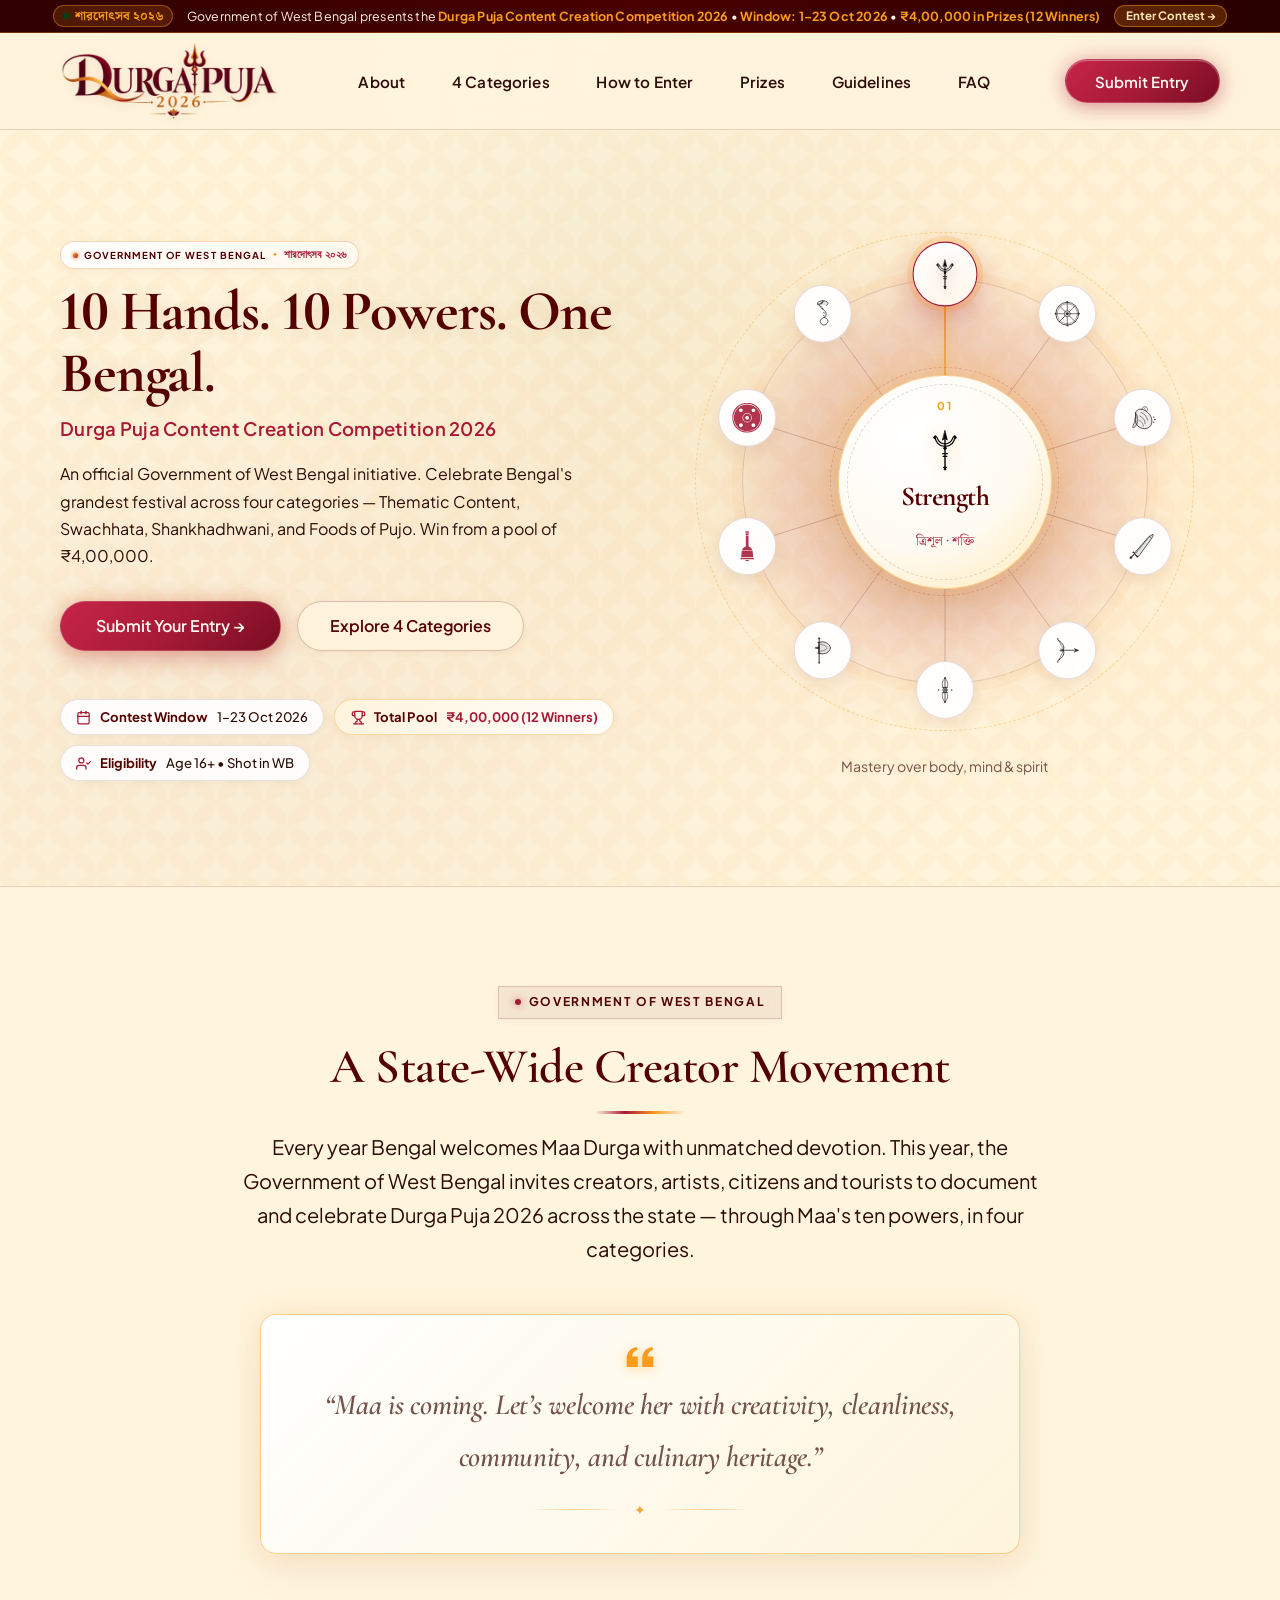
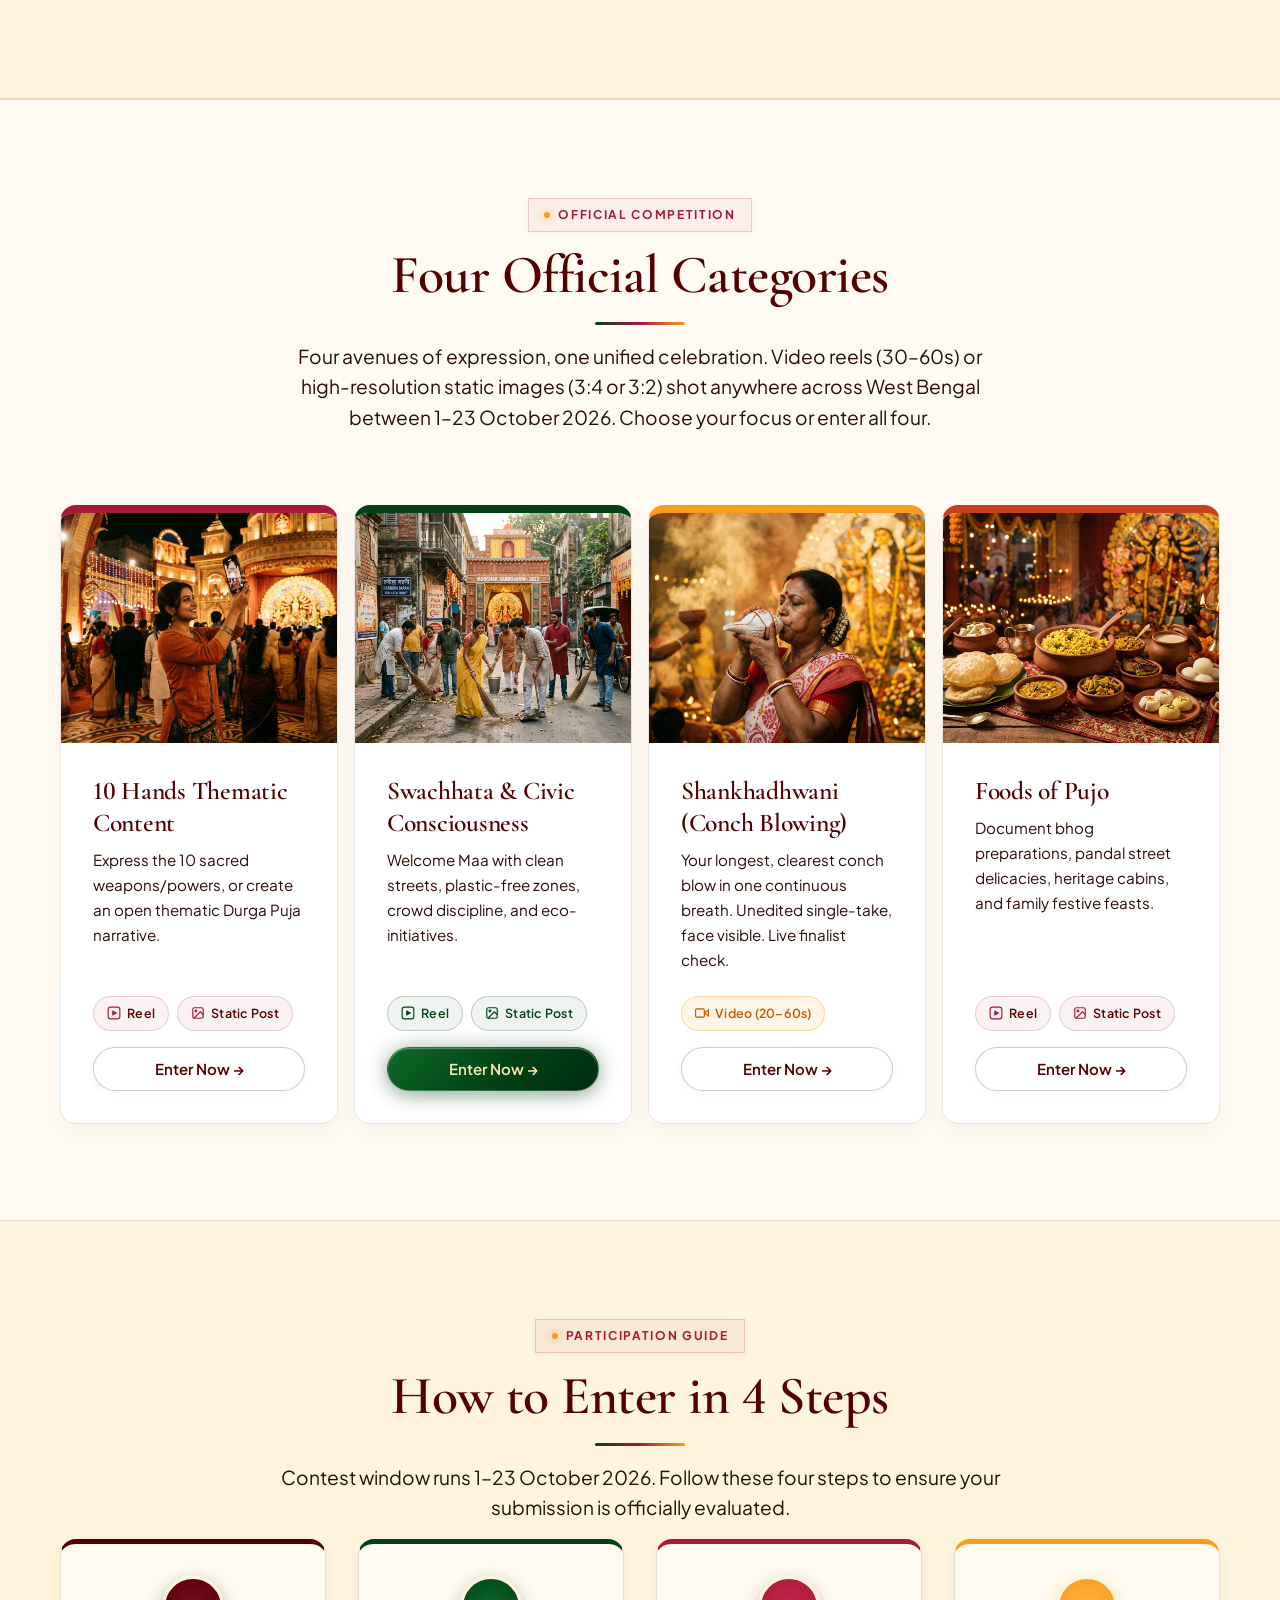
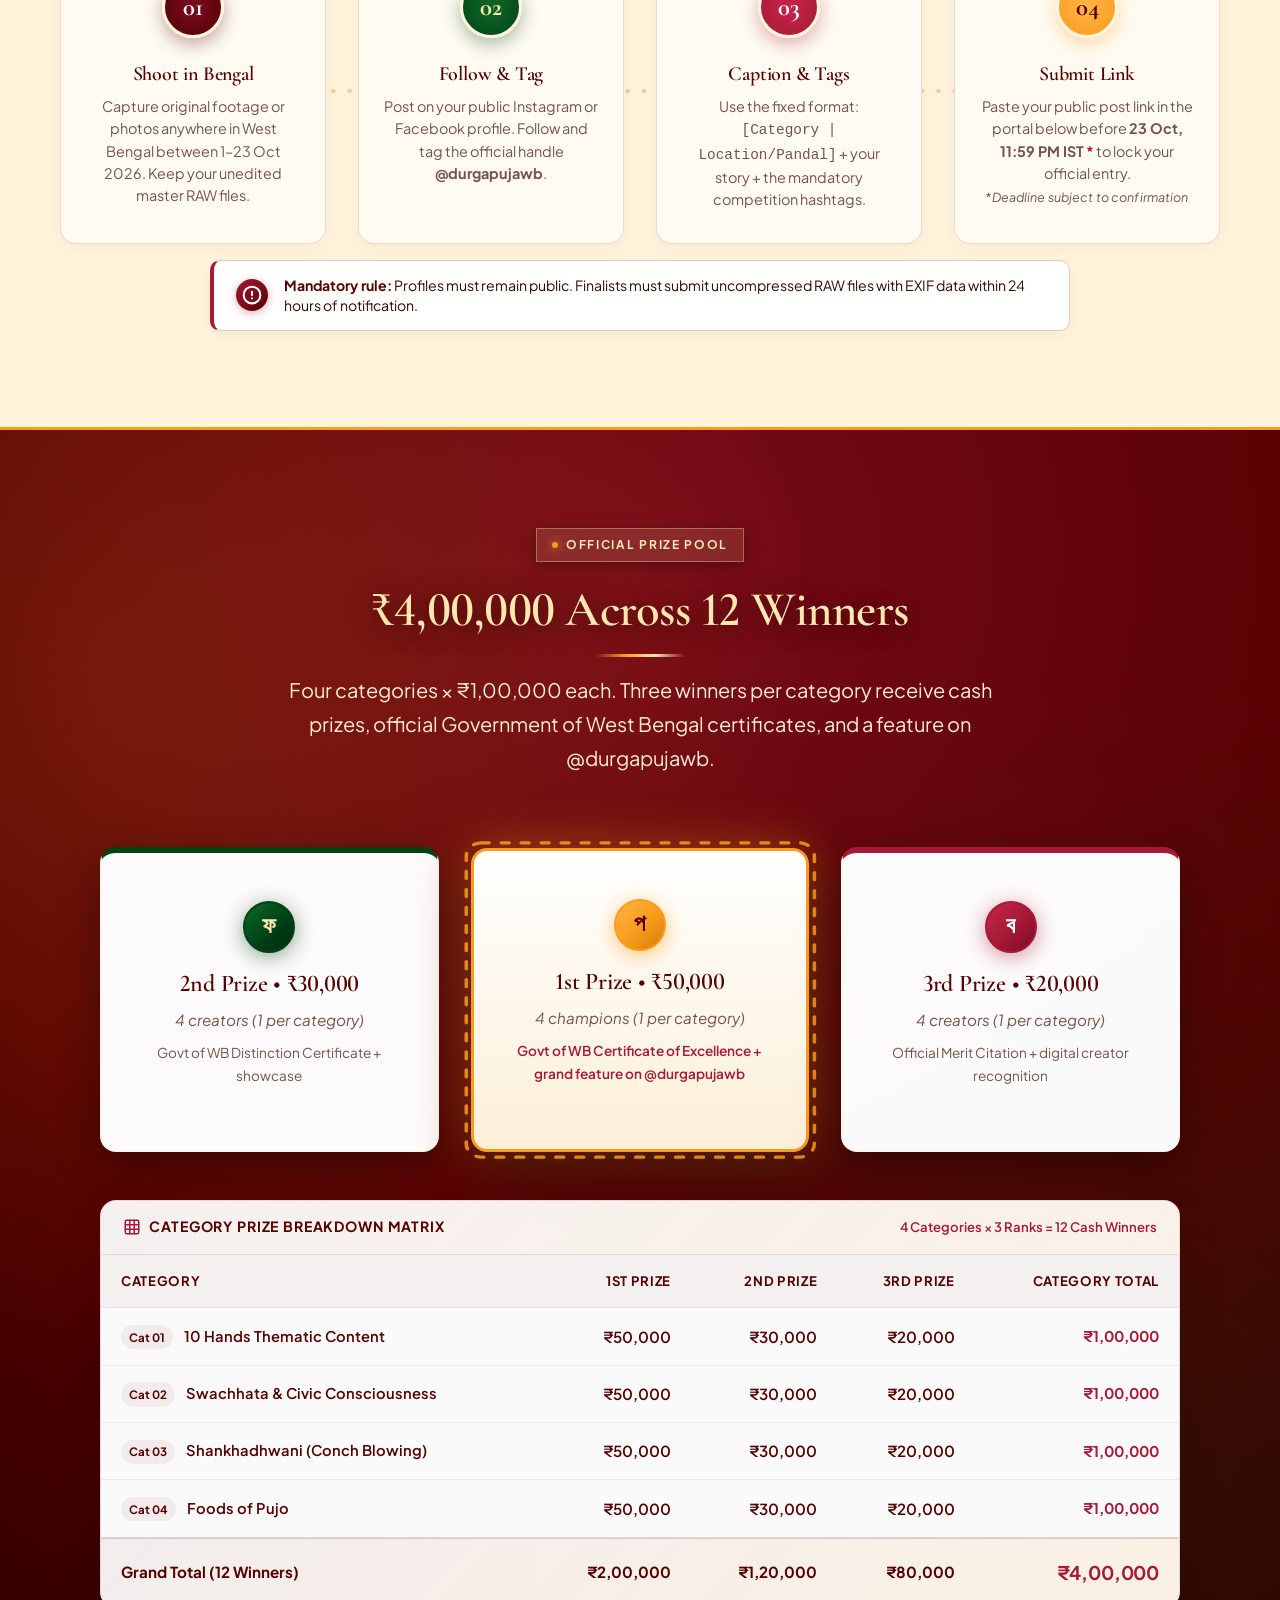
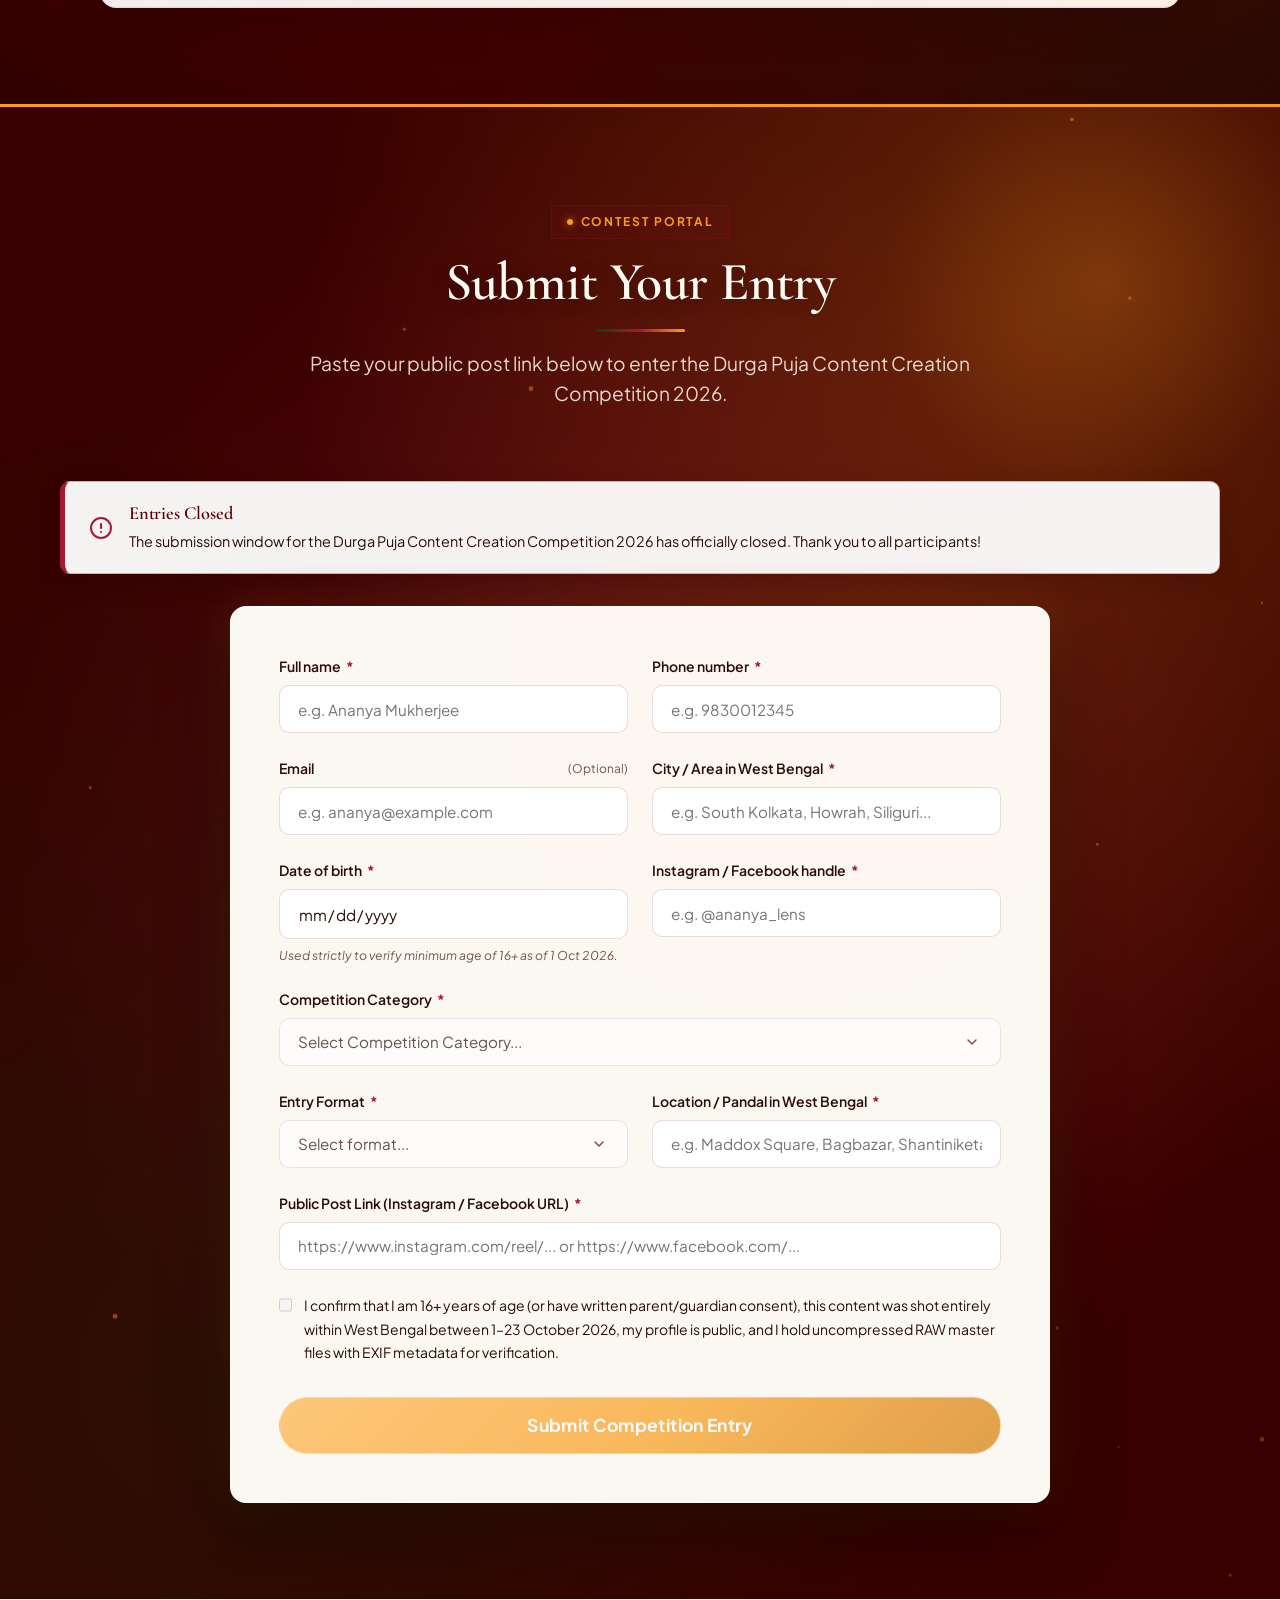
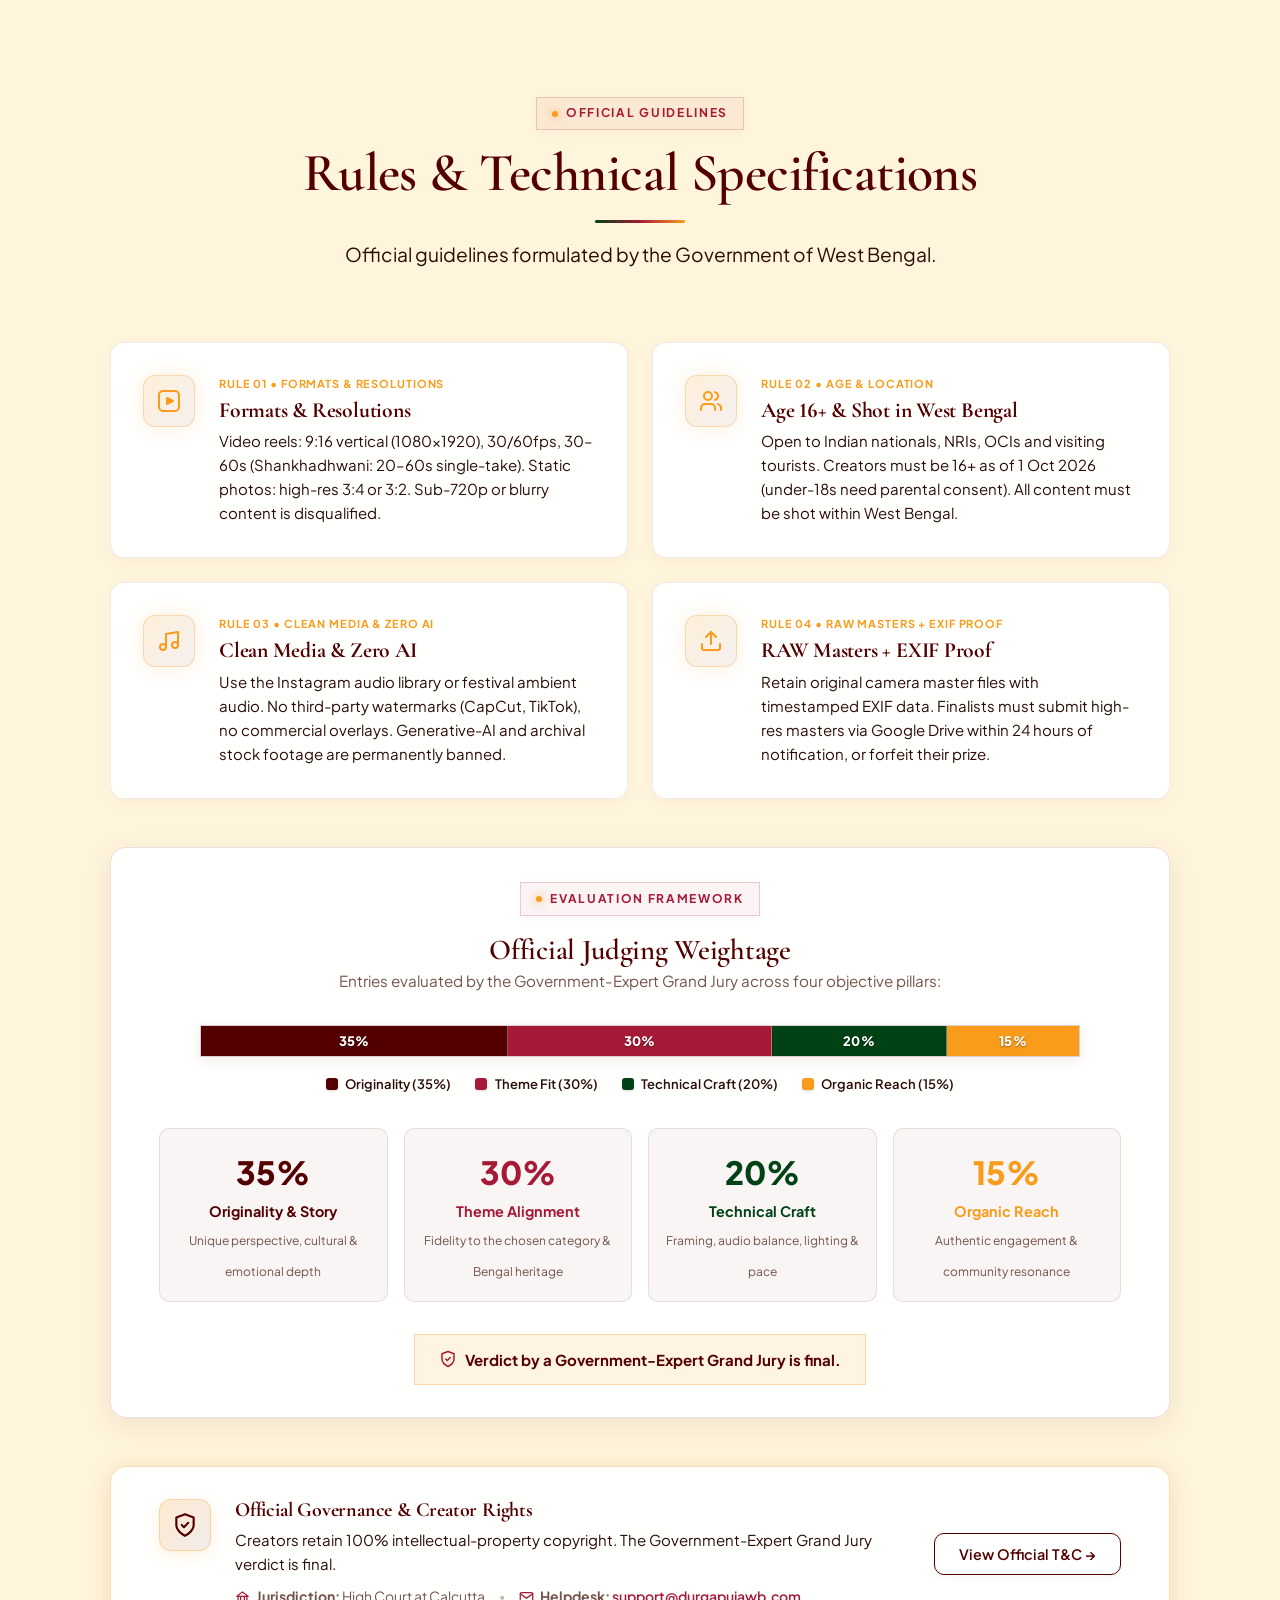
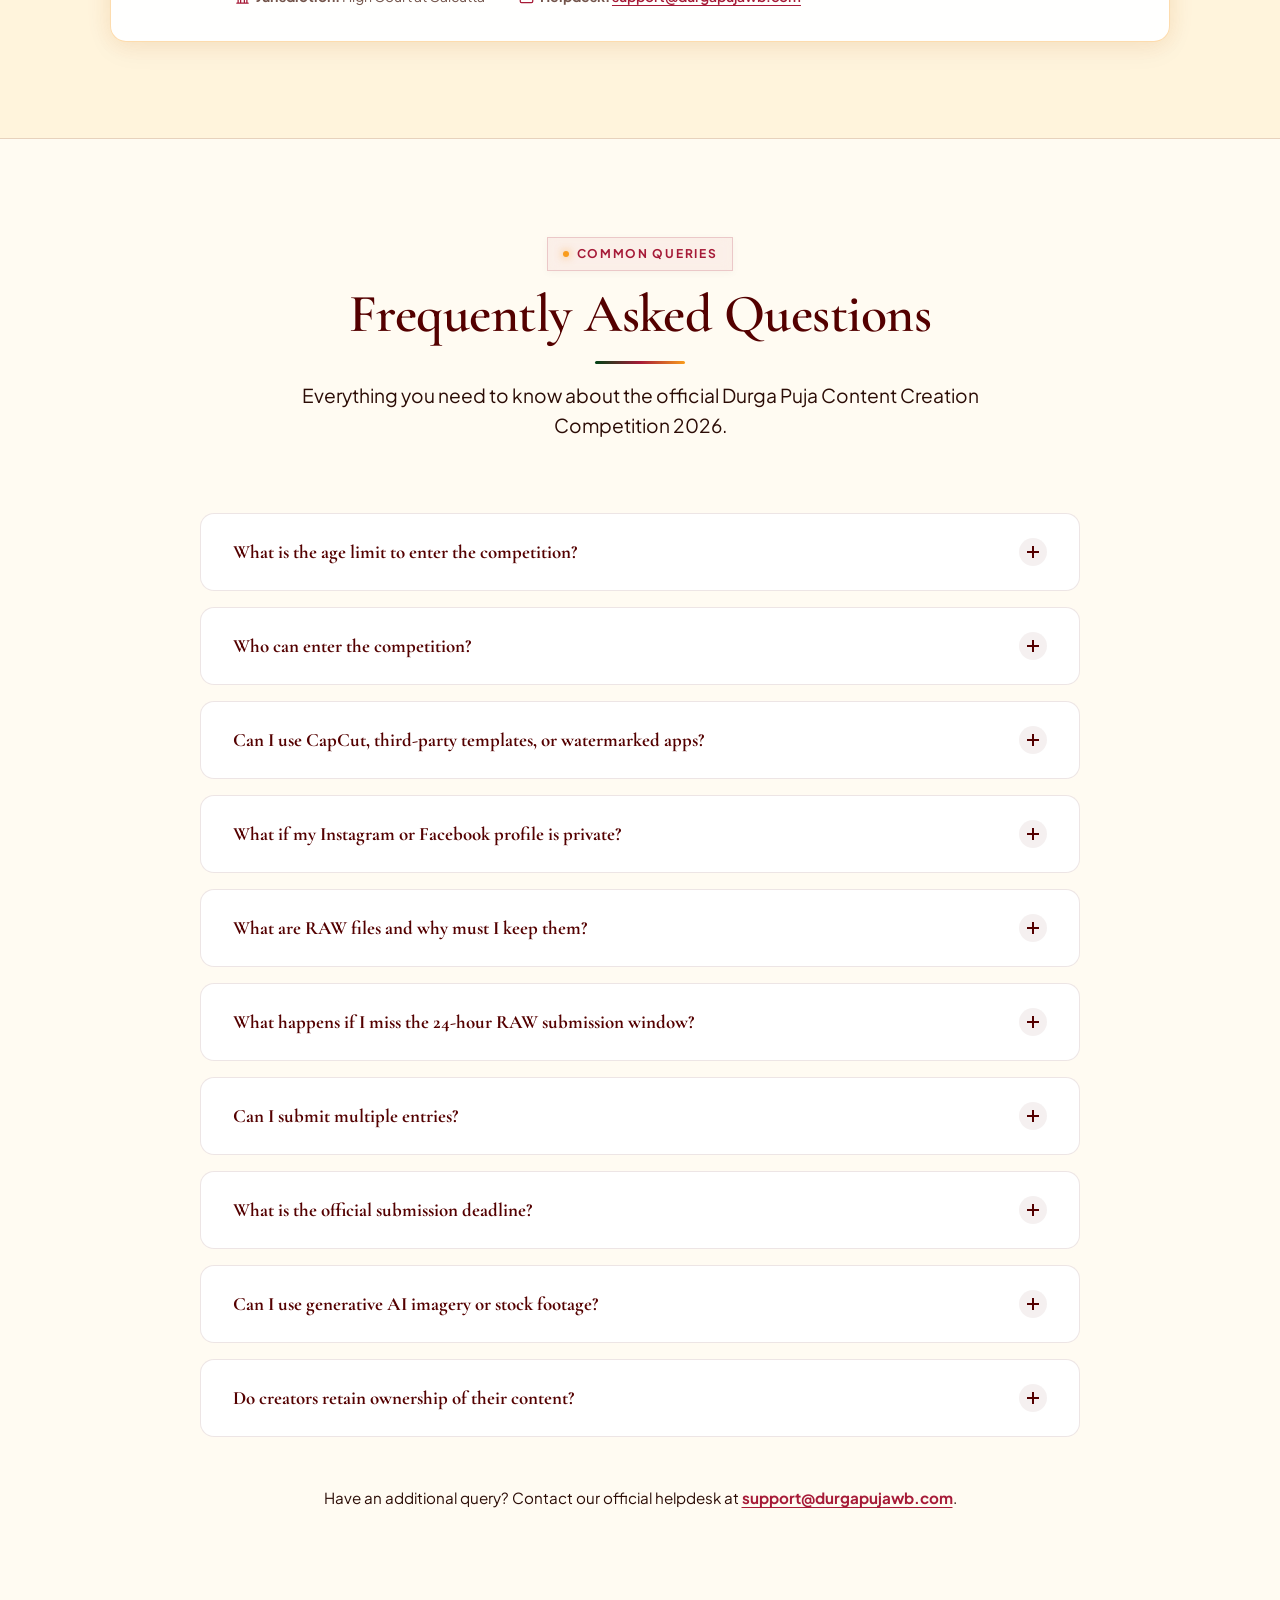
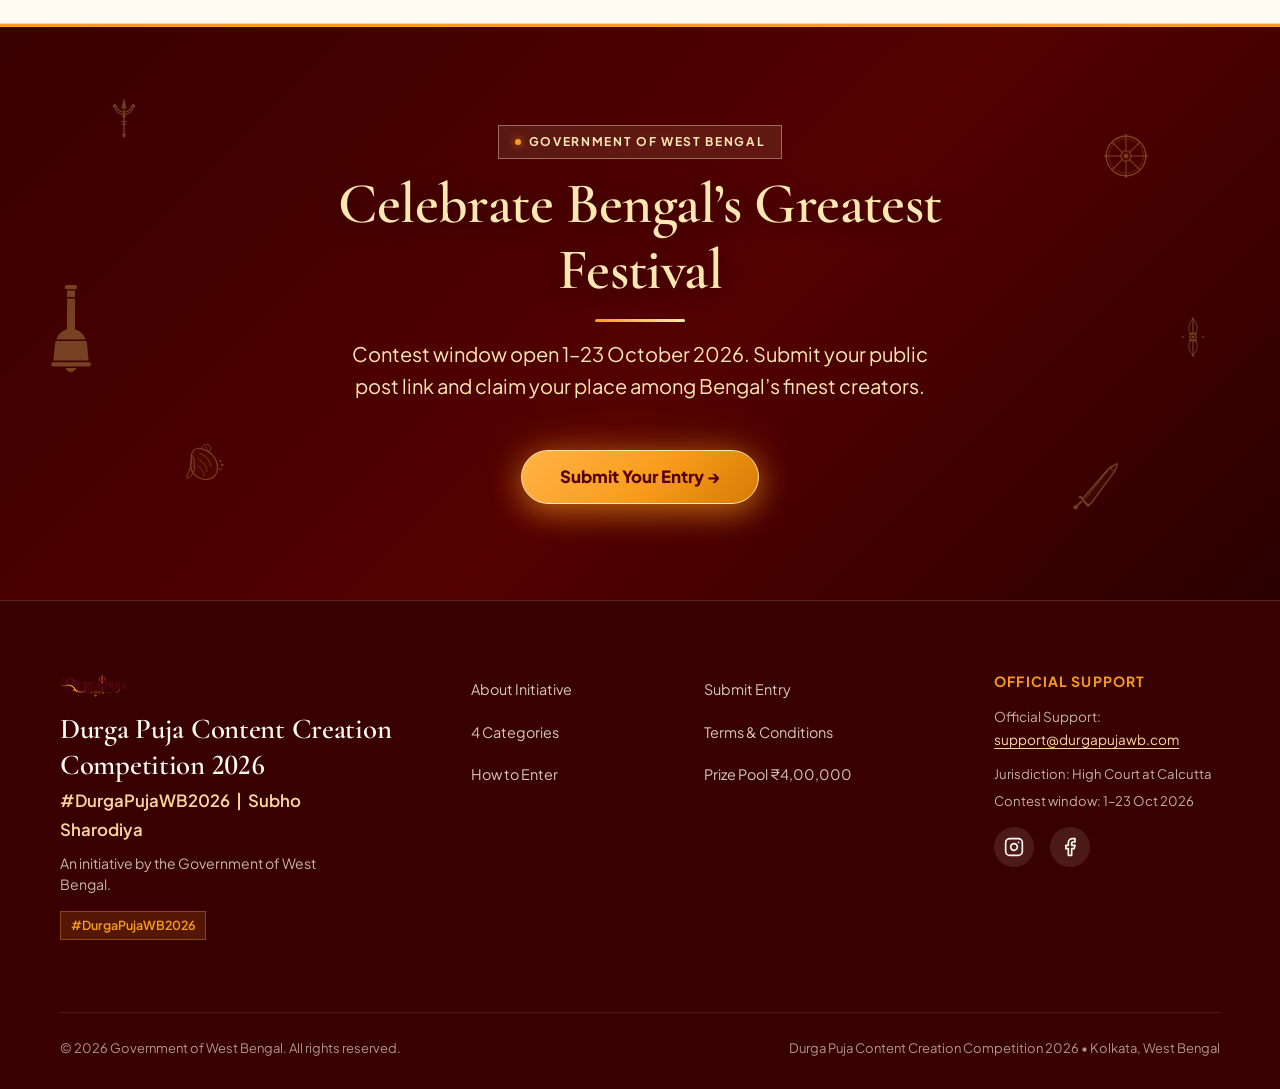
==== commit c492873a: "Update Durga Puja 2026 website with final content, clean UI, official branding, and favicons" ====
--- a/index.html
+++ b/index.html
@@ -3,22 +3,39 @@
 <head>
   <meta charset="UTF-8">
   <meta name="viewport" content="width=device-width, initial-scale=1.0">
-  <title>DASHA SHAKTI | 10 Hands. 10 Powers. One Bengal. — Durga Puja 2026</title>
+  <title>Durga Puja Content Creation Competition 2026 | Government of West Bengal</title>
+  
+  <!-- Official Favicon -->
+  <link rel="icon" type="image/png" sizes="64x64" href="favicon.png">
+  <link rel="icon" type="image/x-icon" href="favicon.ico">
+  <link rel="icon" type="image/png" href="assets/images/logo.png">
+  <link rel="apple-touch-icon" href="assets/images/logo.png">
   
   <!-- SEO & Social Metadata -->
-  <meta name="description" content="Dasha Shakti is the premier Durga Puja 2026 participatory campaign. Celebrate Maa Durga's 10 hands, transformed into 10 contemporary powers of strength, progress, and community action across Bengal.">
-  <meta name="keywords" content="Durga Puja 2026, Dasha Shakti, Bengal, 10 Hands 10 Powers, Reel Challenge, Swachhta Shakti, Shankha Challenge, Kolkata Puja">
-  <meta property="og:title" content="DASHA SHAKTI — 10 Hands. 10 Powers. One Bengal.">
-  <meta property="og:description" content="Discover the 10 powers of Maa Durga and participate in Bengal's biggest cultural movement for Durga Puja 2026.">
+  <meta name="description" content="Official Government of West Bengal Durga Puja Content Creation Competition 2026 across 4 categories with ₹4,00,000 in prizes.">
+  <meta name="keywords" content="Durga Puja 2026, Bengal, Content Creation Competition, 10 Hands Thematic Content, Swachhata, Shankhadhwani, Foods of Pujo, West Bengal, @durgapujawb">
+  
+  <!-- Open Graph / Facebook -->
   <meta property="og:type" content="website">
-  <meta name="theme-color" content="#6B0028">
+  <meta property="og:site_name" content="Durga Puja Content Creation Competition 2026">
+  <meta property="og:title" content="Durga Puja Content Creation Competition 2026 — Government of West Bengal">
+  <meta property="og:description" content="Official Government of West Bengal initiative. 4 categories, ₹4,00,000 prize pool, 12 winners. Contest window: 1–23 October 2026.">
+  <meta property="og:image" content="assets/images/foods-of-pujo.jpg">
+
+  <!-- Twitter Card -->
+  <meta name="twitter:card" content="summary_large_image">
+  <meta name="twitter:title" content="Durga Puja Content Creation Competition 2026 — Government of West Bengal">
+  <meta name="twitter:description" content="Official Government of West Bengal initiative. ₹4,00,000 total prize pool across 4 categories.">
+  <meta name="twitter:image" content="assets/images/foods-of-pujo.jpg">
+
+  <meta name="theme-color" content="#540000">
 
   <!-- Google Fonts Preconnect -->
   <link rel="preconnect" href="https://fonts.googleapis.com">
   <link rel="preconnect" href="https://fonts.gstatic.com" crossorigin>
 
   <!-- Stylesheets -->
-  <link rel="stylesheet" href="css/styles.css">
+  <link rel="stylesheet" href="css/styles.css?v=2026-drastic-v6">
   <script>
     if ('scrollRestoration' in history) history.scrollRestoration = 'manual';
     if (!location.hash || location.hash === '#' || location.hash === '#hero') {
@@ -30,27 +47,40 @@
   <!-- Global Scroll Progress Laser Bar -->
   <div class="scroll-progress-bar" id="scroll-progress-bar" aria-hidden="true"></div>
 
+  <!-- Top Official Announcement Bar -->
+  <div class="top-announcement-bar" id="announcement-bar">
+    <div class="container announcement-inner">
+      <span class="announcement-pill"><span class="pulse-dot"></span> শারদোৎসব ২০২৬</span>
+      <span class="announcement-text" id="announcement-bar-text">
+        Government of West Bengal presents the <strong>Durga Puja Content Creation Competition 2026</strong> &bull; <strong>Window: 1&ndash;23 Oct</strong> &bull; <strong>&#8377;4,00,000 in Prizes (12 Winners)</strong>
+      </span>
+      <a href="#submit" class="announcement-cta">Enter Contest &rarr;</a>
+    </div>
+  </div>
+
   <!-- ========================================================================
        1. MINIMAL FLOATING / STICKY NAVBAR
        ======================================================================== -->
   <header class="site-header" id="site-header">
     <div class="container nav-inner">
       <a href="#" class="brand-logo" aria-label="Durga Puja 2026 Home">
-        <img src="assets/images/logo.png" alt="Durga Puja 2026" class="navbar-logo-img" width="181" height="68">
+        <img src="assets/images/logo.png" alt="Durga Puja 2026" class="navbar-logo-img" width="76" height="88">
       </a>
 
       <nav aria-label="Main navigation">
         <ul class="nav-links">
           <li><a href="#about" class="nav-link">About</a></li>
-          <li><a href="#challenges" class="nav-link">Challenges</a></li>
-          <li><a href="#how-to-participate" class="nav-link">How to Participate</a></li>
+          <li><a href="#categories" class="nav-link">4 Categories</a></li>
+          <li><a href="#how-to-participate" class="nav-link">How to Enter</a></li>
           <li><a href="#prizes" class="nav-link">Prizes</a></li>
+          <li><a href="#rules" class="nav-link">Guidelines</a></li>
+          <li><a href="#faq" class="nav-link">FAQ</a></li>
         </ul>
       </nav>
 
       <div class="nav-actions">
-        <a href="#submit" class="btn btn-primary" id="nav-cta-btn">Register</a>
-        <button class="mobile-nav-toggle" aria-label="Toggle navigation menu" aria-expanded="false" id="mobile-toggle">
+        <a href="#submit" class="btn btn-primary" id="nav-cta-btn">Submit Entry</a>
+        <button type="button" class="mobile-nav-toggle" aria-label="Toggle navigation menu" aria-expanded="false" id="mobile-toggle">
           <svg width="24" height="24" viewBox="0 0 24 24" fill="none" stroke="currentColor" stroke-width="2" stroke-linecap="round">
             <path d="M4 6h16M4 12h16M4 18h16"/>
           </svg>
@@ -61,21 +91,20 @@
     <!-- Mobile Drawer Menu -->
     <div class="mobile-menu-drawer" id="mobile-drawer">
       <ul class="mobile-menu-links">
-        <li><a href="#about">About Dasha Shakti</a></li>
-        <li><a href="#challenges">The Challenges</a></li>
-        <li><a href="#how-to-participate">How to Take Part</a></li>
-        <li><a href="#prizes">Prizes &amp; Recognition</a></li>
+        <li><a href="#about">About</a></li>
+        <li><a href="#categories">4 Categories</a></li>
+        <li><a href="#how-to-participate">How to Enter</a></li>
+        <li><a href="#prizes">Prizes</a></li>
+        <li><a href="#rules">Guidelines</a></li>
+        <li><a href="#faq">FAQ</a></li>
         <li><a href="#submit">Submit Entry</a></li>
       </ul>
-      <a href="#submit" class="btn btn-primary btn-full" style="width:100%;">Register</a>
+      <a href="#submit" class="btn btn-primary btn-full" style="width:100%;">Submit Entry</a>
     </div>
   </header>
 
   <main id="main-content">
 
-    <!-- ========================================================================
-         2. HERO SECTION
-         ======================================================================== -->
     <!-- ========================================================================
          2. HERO SECTION — EDITORIAL CULTURAL CAMPAIGN POSTER
          ======================================================================== -->
@@ -88,38 +117,77 @@
         <div class="hero-editorial-wrap">
           
           <div class="hero-label-badge">
-            <span class="badge-dot"></span>
-            <span class="badge-text">DURGA PUJA 2026</span>
-            <span class="badge-divider">&bull;</span>
-            <span class="badge-bengali">শারদোৎসব ২০২৬</span>
-          </div>
-
-          <h1 class="hero-poster-title">
-            <span class="title-mask"><span class="title-line">10 Hands.</span></span>
-            <span class="title-mask"><span class="title-line">10 Powers.</span></span>
-            <span class="title-mask"><span class="title-line title-line-accent">One Bengal.</span></span>
+            <span class="badge-dot" aria-hidden="true"></span>
+            <span class="badge-org">GOVERNMENT OF WEST BENGAL</span>
+            <span class="badge-sep" aria-hidden="true">✦</span>
+            <span class="badge-fest">শারদোৎসব ২০২৬</span>
+          </div>
+
+          <h1 class="hero-display-title">
+            10 Hands. 10 Powers. One Bengal.
           </h1>
 
+          <p class="hero-subline">Durga Puja Content Creation Competition 2026</p>
+
           <p class="hero-narrative">
-            This Durga Puja, Maa's ten shaktis come alive — not just in the pandal, but in what you create, clean and celebrate. Join the Dasha Shakti Challenge.
+            An official Government of West Bengal initiative. Celebrate Bengal's grandest festival across four categories &mdash; Thematic Content, Swachhata, Shankhadhwani, and Foods of Pujo. Win from a pool of &#8377;4,00,000.
           </p>
 
           <div class="hero-actions-row">
             <a href="#submit" class="btn btn-primary hero-btn-participate" id="hero-participate-btn">
-              Register Now
-              <svg width="18" height="18" viewBox="0 0 24 24" fill="none" stroke="currentColor" stroke-width="2" stroke-linecap="round" stroke-linejoin="round">
-                <path d="M5 12h14M12 5l7 7-7 7"/>
-              </svg>
+              Submit Your Entry &rarr;
             </a>
-            <a href="#challenges" class="btn btn-outline hero-btn-challenges" id="hero-explore-btn">
-              See the challenges
+            <a href="#categories" class="btn btn-outline hero-btn-challenges" id="hero-explore-btn">
+              Explore 4 Categories
             </a>
           </div>
 
-        </div>
-
-        <!-- RIGHT: Dasha Hasta — 10 Hands Mandala -->
-        <div class="hero-powers-hub" id="hero-powers-hub" aria-label="Ten hands of Dasha Shakti">
+          <div class="hero-stat-chips" aria-label="Key Contest Highlights">
+            <div class="stat-chip">
+              <span class="stat-chip-icon" aria-hidden="true">
+                <svg width="15" height="15" viewBox="0 0 24 24" fill="none" stroke="currentColor" stroke-width="2" stroke-linecap="round" stroke-linejoin="round">
+                  <rect x="3" y="4" width="18" height="18" rx="2" ry="2"/>
+                  <line x1="16" y1="2" x2="16" y2="6"/>
+                  <line x1="8" y1="2" x2="8" y2="6"/>
+                  <line x1="3" y1="10" x2="21" y2="10"/>
+                </svg>
+              </span>
+              <span class="stat-chip-label">Contest Window</span>
+              <span class="stat-chip-value">1&ndash;23 Oct 2026</span>
+            </div>
+
+            <div class="stat-chip stat-chip-featured">
+              <span class="stat-chip-icon" aria-hidden="true">
+                <svg width="15" height="15" viewBox="0 0 24 24" fill="none" stroke="currentColor" stroke-width="2" stroke-linecap="round" stroke-linejoin="round">
+                  <path d="M6 9H4a2 2 0 0 1-2-2V5a2 2 0 0 1 2-2h2"/>
+                  <path d="M18 9h2a2 2 0 0 0 2-2V5a2 2 0 0 0-2-2h-2"/>
+                  <path d="M4 22h16"/>
+                  <path d="M10 14.66V17c0 .55-.47.98-.97 1.21C7.85 18.75 7 20.24 7 22"/>
+                  <path d="M14 14.66V17c0 .55.47.98.97 1.21C16.15 18.75 17 20.24 17 22"/>
+                  <path d="M18 2H6v7a6 6 0 0 0 12 0V2z"/>
+                </svg>
+              </span>
+              <span class="stat-chip-label">Total Pool</span>
+              <span class="stat-chip-value">&#8377;4,00,000 (12 Winners)</span>
+            </div>
+
+            <div class="stat-chip">
+              <span class="stat-chip-icon" aria-hidden="true">
+                <svg width="15" height="15" viewBox="0 0 24 24" fill="none" stroke="currentColor" stroke-width="2" stroke-linecap="round" stroke-linejoin="round">
+                  <path d="M16 21v-2a4 4 0 0 0-4-4H5a4 4 0 0 0-4 4v2"/>
+                  <circle cx="8.5" cy="7" r="4"/>
+                  <polyline points="17 11 19 13 23 9"/>
+                </svg>
+              </span>
+              <span class="stat-chip-label">Eligibility</span>
+              <span class="stat-chip-value">Age 16+ &bull; Shot in WB</span>
+            </div>
+          </div>
+
+        </div>
+
+        <!-- RIGHT: 10 Hands Mandala -->
+        <div class="hero-powers-hub" id="hero-powers-hub" aria-label="Ten hands of Maa Durga">
           <div class="hub-mandala" id="hub-mandala">
             <div class="hub-cosmic-glow" aria-hidden="true"></div>
             <div class="hub-aura-ring ring-outer" aria-hidden="true"></div>
@@ -131,7 +199,7 @@
             </div>
 
             <svg class="hub-spoke-svg" viewBox="0 0 100 100" aria-hidden="true">
-              <g fill="none" stroke="#6B0028" stroke-width="0.18" opacity="0.22" stroke-linecap="round">
+              <g fill="none" stroke="#540000" stroke-width="0.18" opacity="0.22" stroke-linecap="round">
                 <line x1="50" y1="50" x2="50" y2="12"/>
                 <line x1="50" y1="50" x2="72.35" y2="19.1"/>
                 <line x1="50" y1="50" x2="87.64" y2="38.24"/>
@@ -155,63 +223,53 @@
             </div>
 
             <div class="hub-hand-slot" style="--a: 0deg">
-              <button type="button" class="hub-hand active" data-shakti-index="0" data-shakti-id="trishul" aria-pressed="true" aria-label="Shakti 01, Trishul, Strength">
-                <span class="hand-num">01</span>
-                <img src="assets/symbols/trishul.svg" alt="" width="26" height="26">
+              <button type="button" class="hub-hand active" data-shakti-index="0" data-shakti-id="trishul" aria-pressed="true" aria-label="Trishul, Strength">
+                <img src="assets/symbols/trishul.svg" alt="" width="30" height="30">
               </button>
             </div>
             <div class="hub-hand-slot" style="--a: 36deg">
-              <button type="button" class="hub-hand" data-shakti-index="1" data-shakti-id="chakra" aria-pressed="false" aria-label="Shakti 02, Chakra, Progress">
-                <span class="hand-num">02</span>
-                <img src="assets/symbols/chakra.svg" alt="" width="26" height="26">
+              <button type="button" class="hub-hand" data-shakti-index="1" data-shakti-id="chakra" aria-pressed="false" aria-label="Chakra, Progress">
+                <img src="assets/symbols/chakra.svg" alt="" width="30" height="30">
               </button>
             </div>
             <div class="hub-hand-slot" style="--a: 72deg">
-              <button type="button" class="hub-hand" data-shakti-index="2" data-shakti-id="shankha" aria-pressed="false" aria-label="Shakti 03, Shankha, Awakening">
-                <span class="hand-num">03</span>
-                <img src="assets/symbols/shankha.svg" alt="" width="26" height="26">
+              <button type="button" class="hub-hand" data-shakti-index="2" data-shakti-id="shankha" aria-pressed="false" aria-label="Shankha, Awakening">
+                <img src="assets/symbols/shankha.svg" alt="" width="30" height="30">
               </button>
             </div>
             <div class="hub-hand-slot" style="--a: 108deg">
-              <button type="button" class="hub-hand" data-shakti-index="3" data-shakti-id="khadga" aria-pressed="false" aria-label="Shakti 04, Khadga, Courage">
-                <span class="hand-num">04</span>
-                <img src="assets/symbols/khadga.svg" alt="" width="26" height="26">
+              <button type="button" class="hub-hand" data-shakti-index="3" data-shakti-id="khadga" aria-pressed="false" aria-label="Khadga, Courage">
+                <img src="assets/symbols/khadga.svg" alt="" width="30" height="30">
               </button>
             </div>
             <div class="hub-hand-slot" style="--a: 144deg">
-              <button type="button" class="hub-hand" data-shakti-index="4" data-shakti-id="bow-arrow" aria-pressed="false" aria-label="Shakti 05, Bow and Arrow, Focus">
-                <span class="hand-num">05</span>
-                <img src="assets/symbols/bow-arrow.svg" alt="" width="26" height="26">
+              <button type="button" class="hub-hand" data-shakti-index="4" data-shakti-id="bow-arrow" aria-pressed="false" aria-label="Bow and Arrow, Focus">
+                <img src="assets/symbols/bow-arrow.svg" alt="" width="30" height="30">
               </button>
             </div>
             <div class="hub-hand-slot" style="--a: 180deg">
-              <button type="button" class="hub-hand" data-shakti-index="5" data-shakti-id="vajra" aria-pressed="false" aria-label="Shakti 06, Vajra, Confidence">
-                <span class="hand-num">06</span>
-                <img src="assets/symbols/vajra.svg" alt="" width="26" height="26">
+              <button type="button" class="hub-hand" data-shakti-index="5" data-shakti-id="vajra" aria-pressed="false" aria-label="Vajra, Confidence">
+                <img src="assets/symbols/vajra.svg" alt="" width="30" height="30">
               </button>
             </div>
             <div class="hub-hand-slot" style="--a: 216deg">
-              <button type="button" class="hub-hand" data-shakti-index="6" data-shakti-id="parashu" aria-pressed="false" aria-label="Shakti 07, Parashu, Resolve">
-                <span class="hand-num">07</span>
-                <img src="assets/symbols/parashu.svg" alt="" width="26" height="26">
+              <button type="button" class="hub-hand" data-shakti-index="6" data-shakti-id="parashu" aria-pressed="false" aria-label="Parashu, Resolve">
+                <img src="assets/symbols/parashu.svg" alt="" width="30" height="30">
               </button>
             </div>
             <div class="hub-hand-slot" style="--a: 252deg">
-              <button type="button" class="hub-hand" data-shakti-index="7" data-shakti-id="padma" aria-pressed="false" aria-label="Shakti 08, Padma, Prosperity">
-                <span class="hand-num">08</span>
-                <img src="assets/symbols/padma.svg" alt="" width="26" height="26">
+              <button type="button" class="hub-hand" data-shakti-index="7" data-shakti-id="bell" aria-pressed="false" aria-label="Ghanta / Bell, Prosperity">
+                <img src="assets/symbols/bell.svg" alt="" width="30" height="30">
               </button>
             </div>
             <div class="hub-hand-slot" style="--a: 288deg">
-              <button type="button" class="hub-hand" data-shakti-index="8" data-shakti-id="gada" aria-pressed="false" aria-label="Shakti 09, Gada, Protection">
-                <span class="hand-num">09</span>
-                <img src="assets/symbols/gada.svg" alt="" width="26" height="26">
+              <button type="button" class="hub-hand" data-shakti-index="8" data-shakti-id="dhal" aria-pressed="false" aria-label="Dhal / Shield, Protection">
+                <img src="assets/symbols/dhal.svg" alt="" width="30" height="30">
               </button>
             </div>
             <div class="hub-hand-slot" style="--a: 324deg">
-              <button type="button" class="hub-hand" data-shakti-index="9" data-shakti-id="nag" aria-pressed="false" aria-label="Shakti 10, Nag, Ambition">
-                <span class="hand-num">10</span>
-                <img src="assets/symbols/nag.svg" alt="" width="26" height="26">
+              <button type="button" class="hub-hand" data-shakti-index="9" data-shakti-id="nag" aria-pressed="false" aria-label="Nag / Snake, Ambition">
+                <img src="assets/symbols/nag.svg" alt="" width="30" height="30">
               </button>
             </div>
           </div>
@@ -229,14 +287,11 @@
     <section class="strip-section" id="about">
       <div class="container">
         <div class="strip-header scroll-reveal">
-          <span class="eyebrow">DURGA PUJA 2026</span>
-          <h2>A Bigger, Brighter Durga Puja</h2>
+          <span class="eyebrow">GOVERNMENT OF WEST BENGAL</span>
+          <h2>A State-Wide Creator Movement</h2>
           <span class="section-title-line" aria-hidden="true"></span>
           <p class="lead">
-            Every year we welcome Maa Durga. This year, we welcome her fuller — with cleaner streets, louder conch shells and a burst of creativity from every corner of Bengal.
-          </p>
-          <p>
-            The idea is simple and ancient: Maa's ten hands each hold a power — <strong>Strength, Progress, Awakening, Courage, Focus, Confidence, Resolve, Prosperity, Protection</strong> and <strong>Ambition</strong>. Together they are Dasha Shakti, the complete power of Bengal. The Dasha Shakti Challenge invites you to carry one of those powers into the world and share it.
+            Every year Bengal welcomes Maa Durga with unmatched devotion. This year, the Government of West Bengal invites creators, artists, citizens and tourists to document and celebrate Durga Puja 2026 across the state &mdash; through Maa's ten powers, in four categories.
           </p>
           <blockquote class="strip-pullquote scroll-reveal stagger-2">
             <div class="quote-ornament-top" aria-hidden="true">
@@ -245,11 +300,11 @@
               </svg>
             </div>
             <p class="quote-statement">
-              &ldquo;Maa is coming. Let's welcome her with cleanliness, creativity and community.&rdquo;
+              &ldquo;Maa is coming. Let&rsquo;s welcome her with creativity, cleanliness, community, and culinary heritage.&rdquo;
             </p>
             <div class="quote-ornament-divider" aria-hidden="true">
               <span class="quote-divider-line"></span>
-              <span class="quote-divider-dot">✦</span>
+              <span class="quote-divider-dot">&#10022;</span>
               <span class="quote-divider-line"></span>
             </div>
           </blockquote>
@@ -258,116 +313,150 @@
     </section>
 
     <!-- ========================================================================
-         5. THE CHALLENGES (3 BESPOKE CAMPAIGN CARDS)
+         5. THE FOUR OFFICIAL COMPETITION CATEGORIES
          ======================================================================== -->
-    <section class="section challenges-section" id="challenges">
+    <section class="section challenges-section" id="categories">
+      <span id="challenges" class="anchor-target" aria-hidden="true"></span>
       <div class="container">
         <div class="challenges-header scroll-reveal">
-          <span class="eyebrow">ABOUT THE CONTEST</span>
-          <h2>The Dasha Shakti Challenge</h2>
+          <span class="eyebrow">OFFICIAL COMPETITION</span>
+          <h2>Four Official Categories</h2>
           <span class="section-title-line" aria-hidden="true"></span>
           <p class="lead">
-            Three ways to take part, one shared spirit. Create content rooted in Maa's ten powers, welcome her with cleanliness, or sound the conch — then post it, share it and submit your link. Pick one challenge or take on all three.
+            Four avenues of expression, one unified celebration. Video reels (30&ndash;60s) or high-resolution static images (3:4 or 3:2) shot anywhere across West Bengal between 1&ndash;23 October 2026. Choose your focus or enter all four.
           </p>
         </div>
 
-        <div class="challenges-grid">
-
-          <!-- CARD 01: DASHA SHAKTI CREATIVE REELS -->
+        <div class="challenges-grid" id="categories-grid">
+
+          <!-- 10 HANDS THEMATIC CONTENT -->
           <article class="challenge-card scroll-reveal-scale stagger-1" id="card-reel-challenge">
-            <div class="card-specular-glare" aria-hidden="true"></div>
-            <span class="challenge-badge-top">Creative Storytelling</span>
             <div class="challenge-media-wrap">
               <img src="assets/images/reel-challenge.jpg" alt="Bengali creator recording Durga Puja reel in Kolkata" loading="lazy" width="600" height="400">
             </div>
             <div class="challenge-card-body">
-              <h3 class="challenge-card-title">Dasha Shakti Creative Reels</h3>
-              <span class="challenge-card-sub">Express the 10 Powers</span>
+              <h3 class="challenge-card-title">10 Hands Thematic Content</h3>
               <p class="challenge-card-desc">
-                Make a reel on the 10 symbols and what Dasha Shakti means. Show one power, or all ten.
+                Express the 10 sacred weapons/powers, or create an open thematic Durga Puja narrative.
               </p>
               
-              <div class="reel-frame-cue">
-                <svg viewBox="0 0 24 24" fill="none" stroke="currentColor" stroke-width="2">
-                  <rect x="2" y="2" width="20" height="20" rx="4"/>
-                  <path d="M10 9l6 3-6 3V9z" fill="currentColor"/>
-                </svg>
-                <span>Vertical Video (9:16) &bull; #DashaShakti #DurgaPuja2026</span>
-              </div>
-
-              <a href="#submit" class="btn btn-outline" data-challenge-target="Dasha Shakti Creative Reels">
-                Choose Reels Challenge
+              <div class="format-chips-wrap">
+                <span class="format-chip">
+                  <svg class="chip-icon" viewBox="0 0 24 24" fill="none" stroke="currentColor" stroke-width="2">
+                    <rect x="2" y="2" width="20" height="20" rx="4"/>
+                    <path d="M10 9l6 3-6 3V9z" fill="currentColor"/>
+                  </svg>
+                  Reel (9:16)
+                </span>
+                <span class="format-chip">
+                  <svg class="chip-icon" viewBox="0 0 24 24" fill="none" stroke="currentColor" stroke-width="2">
+                    <rect x="3" y="3" width="18" height="18" rx="3"/>
+                    <circle cx="8.5" cy="8.5" r="1.5"/>
+                    <polyline points="21 15 16 10 5 21"/>
+                  </svg>
+                  Static Post
+                </span>
+              </div>
+
+              <a href="#submit" class="btn btn-outline" data-challenge-target="10 Hands Thematic Content">
+                Enter Now &rarr;
               </a>
             </div>
           </article>
 
-          <!-- CARD 02: SWACHHTA WALI DURGA PUJA -->
+          <!-- SWACHHATA & CIVIC CONSCIOUSNESS -->
           <article class="challenge-card scroll-reveal-scale stagger-2" id="card-swachhta-challenge">
-            <div class="card-specular-glare" aria-hidden="true"></div>
-            <span class="challenge-badge-top" style="background-color: var(--saffron-orange);">Community Movement</span>
             <div class="challenge-media-wrap">
               <img src="assets/images/swachhta-challenge.jpg" alt="Bengali youth volunteers cleaning neighbourhood street near pandal" loading="lazy" width="600" height="400">
             </div>
             <div class="challenge-card-body">
-              <h3 class="challenge-card-title">Swachhta Wali Durga Puja</h3>
-              <span class="challenge-card-sub">Influencer-Led Cleanliness Drive</span>
+              <h3 class="challenge-card-title">Swachhata &amp; Civic Consciousness</h3>
               <p class="challenge-card-desc">
-                Maa is coming — clean up your ghar ke aas-paas and welcome her with swachhta. Influencer-led.
+                Welcome Maa with clean streets, plastic-free zones, crowd discipline, and eco-initiatives.
               </p>
 
-              <!-- 4-step actionable visual steps with laser current connector -->
-              <div class="swachhta-steps-row" aria-label="Swachhta Action Steps">
-                <div class="swachhta-current-laser" aria-hidden="true"></div>
-                <div class="swachhta-step-item">
-                  <span class="swachhta-step-num">01</span>
-                  <span class="swachhta-step-label">Clean</span>
-                </div>
-                <div class="swachhta-step-item">
-                  <span class="swachhta-step-num">02</span>
-                  <span class="swachhta-step-label">Record</span>
-                </div>
-                <div class="swachhta-step-item">
-                  <span class="swachhta-step-num">03</span>
-                  <span class="swachhta-step-label">Share</span>
-                </div>
-                <div class="swachhta-step-item">
-                  <span class="swachhta-step-num">04</span>
-                  <span class="swachhta-step-label">Tag Us</span>
-                </div>
-              </div>
-
-              <a href="#submit" class="btn btn-primary" data-challenge-target="Swachhta Wali Durga Puja">
-                Join Swachhta Challenge
+              <div class="format-chips-wrap">
+                <span class="format-chip">
+                  <svg class="chip-icon" viewBox="0 0 24 24" fill="none" stroke="currentColor" stroke-width="2">
+                    <rect x="2" y="2" width="20" height="20" rx="4"/>
+                    <path d="M10 9l6 3-6 3V9z" fill="currentColor"/>
+                  </svg>
+                  Reel
+                </span>
+                <span class="format-chip">
+                  <svg class="chip-icon" viewBox="0 0 24 24" fill="none" stroke="currentColor" stroke-width="2">
+                    <rect x="3" y="3" width="18" height="18" rx="3"/>
+                    <circle cx="8.5" cy="8.5" r="1.5"/>
+                    <polyline points="21 15 16 10 5 21"/>
+                  </svg>
+                  Static Post
+                </span>
+              </div>
+
+              <a href="#submit" class="btn btn-primary" data-challenge-target="Swachhata & Civic Consciousness">
+                Enter Now &rarr;
               </a>
             </div>
           </article>
 
-          <!-- CARD 03: SANKHA CHALLENGE -->
+          <!-- SHANKHADHWANI (CONCH BLOWING) -->
           <article class="challenge-card scroll-reveal-scale stagger-3" id="card-shankha-challenge">
-            <div class="card-specular-glare" aria-hidden="true"></div>
-            <span class="challenge-badge-top">Sacred Resonance</span>
             <div class="challenge-media-wrap">
               <img src="assets/images/shankha-challenge.jpg" alt="Bengali woman blowing sacred conch shell shankha during Durga Puja" loading="lazy" width="600" height="400">
             </div>
             <div class="challenge-card-body">
-              <h3 class="challenge-card-title">Sankha Challenge</h3>
-              <span class="challenge-card-sub">The Sound of Awakening</span>
+              <h3 class="challenge-card-title">Shankhadhwani (Conch Blowing)</h3>
               <p class="challenge-card-desc">
-                Kitna lamba sankha baja sakte ho? Record your longest conch blow in one breath.
+                Your longest, clearest conch blow in one continuous breath. Unedited single-take, face visible. Live finalist check.
               </p>
 
-              <div class="reel-frame-cue">
-                <svg viewBox="0 0 24 24" fill="none" stroke="currentColor" stroke-width="2">
-                  <path d="M12 1a3 3 0 0 0-3 3v8a3 3 0 0 0 6 0V4a3 3 0 0 0-3-3z"/>
-                  <path d="M19 10v2a7 7 0 0 1-14 0v-2"/>
-                  <line x1="12" y1="19" x2="12" y2="23"/>
-                  <line x1="8" y1="23" x2="16" y2="23"/>
-                </svg>
-                <span>Single Breath Video &bull; #SankhaChallenge</span>
-              </div>
-
-              <a href="#submit" class="btn btn-outline" data-challenge-target="Sankha Challenge">
-                Take Sankha Challenge
+              <div class="format-chips-wrap">
+                <span class="format-chip format-chip-video">
+                  <svg class="chip-icon" viewBox="0 0 24 24" fill="none" stroke="currentColor" stroke-width="2">
+                    <polygon points="23 7 16 12 23 17 23 7"/>
+                    <rect x="1" y="5" width="15" height="14" rx="2" ry="2"/>
+                  </svg>
+                  Video (20&ndash;60s)
+                </span>
+              </div>
+
+              <a href="#submit" class="btn btn-outline" data-challenge-target="Shankhadhwani (Conch Blowing)">
+                Enter Now &rarr;
+              </a>
+            </div>
+          </article>
+
+          <!-- FOODS OF PUJO -->
+          <article class="challenge-card scroll-reveal-scale stagger-4" id="card-food-challenge">
+            <div class="challenge-media-wrap">
+              <img src="assets/images/foods-of-pujo.jpg" alt="Traditional Durga Puja bhog, khichuri, luchi, mishti and Kolkata street food spread" loading="lazy" width="600" height="400">
+            </div>
+            <div class="challenge-card-body">
+              <h3 class="challenge-card-title">Foods of Pujo</h3>
+              <p class="challenge-card-desc">
+                Document bhog preparations, pandal street delicacies, heritage cabins, and family festive feasts.
+              </p>
+
+              <div class="format-chips-wrap">
+                <span class="format-chip">
+                  <svg class="chip-icon" viewBox="0 0 24 24" fill="none" stroke="currentColor" stroke-width="2">
+                    <rect x="2" y="2" width="20" height="20" rx="4"/>
+                    <path d="M10 9l6 3-6 3V9z" fill="currentColor"/>
+                  </svg>
+                  Reel (9:16)
+                </span>
+                <span class="format-chip">
+                  <svg class="chip-icon" viewBox="0 0 24 24" fill="none" stroke="currentColor" stroke-width="2">
+                    <rect x="3" y="3" width="18" height="18" rx="3"/>
+                    <circle cx="8.5" cy="8.5" r="1.5"/>
+                    <polyline points="21 15 16 10 5 21"/>
+                  </svg>
+                  Static Post
+                </span>
+              </div>
+
+              <a href="#submit" class="btn btn-outline" data-challenge-target="Foods of Pujo">
+                Enter Now &rarr;
               </a>
             </div>
           </article>
@@ -383,10 +472,10 @@
       <div class="container">
         <div class="steps-header scroll-reveal">
           <span class="eyebrow">PARTICIPATION GUIDE</span>
-          <h2>How to Take Part</h2>
+          <h2>How to Enter in 4 Steps</h2>
           <span class="section-title-line" aria-hidden="true"></span>
           <p class="lead">
-            Four simple steps from inspiration to recognition. Join the statewide celebration in minutes.
+            Contest window runs 1&ndash;23 October 2026. Follow these four steps to ensure your submission is officially evaluated.
           </p>
         </div>
 
@@ -397,97 +486,102 @@
               <line class="thread-active" id="steps-thread-path" x1="24" y1="6" x2="976" y2="6" stroke="url(#gold-thread-gradient)" stroke-width="4" stroke-linecap="round" stroke-dasharray="0.1 14"/>
               <defs>
                 <linearGradient id="gold-thread-gradient" x1="0%" y1="0%" x2="100%" y2="0%">
-                  <stop offset="0%" stop-color="#E87817"/>
-                  <stop offset="50%" stop-color="#D4AF37"/>
-                  <stop offset="100%" stop-color="#FF9E44"/>
+                  <stop offset="0%" stop-color="#004215"/>
+                  <stop offset="50%" stop-color="#A61A37"/>
+                  <stop offset="100%" stop-color="#f99c1c"/>
                 </linearGradient>
               </defs>
             </svg>
           </div>
 
           <div class="steps-grid">
-          <!-- Step 01 — Understand -->
-          <div class="step-card scroll-reveal-left stagger-1">
-            <div class="step-num-bubble">01</div>
-            <div class="step-card-content">
-              <h3 class="step-card-title">Understand</h3>
-              <p class="step-card-desc">
-                Pick your challenge and get the theme — the 10 symbols, swachhta or the sankha.
-              </p>
-            </div>
-          </div>
-
-          <!-- Step 02 — Create -->
-          <div class="step-card scroll-reveal-left stagger-2">
-            <div class="step-num-bubble">02</div>
-            <div class="step-card-content">
-              <h3 class="step-card-title">Create</h3>
-              <p class="step-card-desc">
-                Make your reel or video on your phone. Keep it real, creative and rooted in the spirit of Maa.
-              </p>
-            </div>
-          </div>
-
-          <!-- Step 03 — Post & share -->
-          <div class="step-card scroll-reveal-right stagger-3">
-            <div class="step-num-bubble">03</div>
-            <div class="step-card-content">
-              <h3 class="step-card-title">Post & share</h3>
-              <p class="step-card-desc">
-                Upload to your public social media with <strong>#DashaShakti</strong> <strong>#DurgaPuja2026</strong> and tag us.
-              </p>
-            </div>
-          </div>
-
-          <!-- Step 04 — Submit -->
-          <div class="step-card scroll-reveal-right stagger-4">
-            <div class="step-num-bubble">04</div>
-            <div class="step-card-content">
-              <h3 class="step-card-title">Submit</h3>
-              <p class="step-card-desc">
-                Paste your post link in the form below. That's your entry in.
-              </p>
-            </div>
-          </div>
-        </div>
-        </div>
-
-        <div class="steps-footer-note scroll-reveal stagger-2" role="note">
-          <div class="note-icon-badge" aria-hidden="true">
-            <svg width="18" height="18" viewBox="0 0 24 24" fill="none" stroke="currentColor" stroke-width="2.5" stroke-linecap="round" stroke-linejoin="round">
+            <!-- Step 01 — Shoot in Bengal -->
+            <div class="step-card scroll-reveal-left stagger-1">
+              <div class="step-num-bubble">01</div>
+              <div class="step-card-content">
+                <h3 class="step-card-title">Shoot in Bengal</h3>
+                <p class="step-card-desc">
+                  Capture original footage or photos anywhere in West Bengal between 1&ndash;23 Oct 2026. Keep your unedited master RAW files.
+                </p>
+              </div>
+            </div>
+
+            <!-- Step 02 — Follow & Tag -->
+            <div class="step-card scroll-reveal-left stagger-2">
+              <div class="step-num-bubble">02</div>
+              <div class="step-card-content">
+                <h3 class="step-card-title">Follow &amp; Tag</h3>
+                <p class="step-card-desc">
+                  Post on your public Instagram or Facebook profile. Follow and tag the official handle <strong>@durgapujawb</strong>.
+                </p>
+              </div>
+            </div>
+
+            <!-- Step 03 — Caption & Tags -->
+            <div class="step-card scroll-reveal-right stagger-3">
+              <div class="step-num-bubble">03</div>
+              <div class="step-card-content">
+                <h3 class="step-card-title">Caption &amp; Tags</h3>
+                <p class="step-card-desc">
+                  Use the fixed format: <code>[Category | Location/Pandal]</code> + your story + the mandatory competition hashtags.
+                </p>
+              </div>
+            </div>
+
+            <!-- Step 04 — Submit Link -->
+            <div class="step-card scroll-reveal-right stagger-4">
+              <div class="step-num-bubble">04</div>
+              <div class="step-card-content">
+                <h3 class="step-card-title">Submit Link</h3>
+                <p class="step-card-desc">
+                  Paste your public post link in the portal below before <strong>23 Oct, 11:59 PM IST</strong><span class="deadline-footnote-star">*</span> to lock your official entry.
+                  <small class="deadline-footnote" data-closetime-footnote>*Deadline subject to confirmation</small>
+                </p>
+              </div>
+            </div>
+          </div>
+        </div>
+
+
+        <!-- Mandatory Rule Banner -->
+        <div class="steps-mandatory-banner scroll-reveal stagger-2" role="alert">
+          <div class="mandatory-icon-badge" aria-hidden="true">
+            <svg width="20" height="20" viewBox="0 0 24 24" fill="none" stroke="currentColor" stroke-width="2.5" stroke-linecap="round" stroke-linejoin="round">
               <circle cx="12" cy="12" r="10"/>
-              <line x1="12" y1="16" x2="12" y2="12"/>
-              <line x1="12" y1="8" x2="12.01" y2="8"/>
+              <line x1="12" y1="8" x2="12" y2="12"/>
+              <line x1="12" y1="16" x2="12.01" y2="16"/>
             </svg>
           </div>
-          <p class="note-text">
-            <strong>Important Notice:</strong> Make sure your social profile and submitted post remain publicly visible during the contest period.
-          </p>
+          <div class="mandatory-banner-content">
+            <p class="mandatory-line-primary">
+              <strong>Mandatory rule:</strong> Profiles must remain public. Finalists must submit uncompressed RAW files with EXIF data within 24 hours of notification.
+            </p>
+          </div>
         </div>
       </div>
     </section>
 
     <!-- ========================================================================
-         7. PRIZE SECTION (MODERN PODIUM-INSPIRED LAYOUT)
+         7. PRIZE SECTION (OFFICIAL 4-CATEGORY POOL: ₹4,00,000 / 12 WINNERS)
          ======================================================================== -->
     <section class="section prizes-section" id="prizes">
       <div class="container">
         <div class="prizes-header scroll-reveal">
-          <span class="eyebrow">REWARD & MOTIVATION</span>
-          <h2>Prizes & Recognition</h2>
+          <span class="eyebrow">OFFICIAL PRIZE POOL</span>
+          <h2>&#8377;4,00,000 Across 12 Winners</h2>
           <span class="section-title-line" aria-hidden="true"></span>
           <p class="lead">
-            The best entries win big and get featured across the campaign. (Prize details to be confirmed.)
+            Four categories &times; &#8377;1,00,000 each. Three winners per category receive cash prizes, official Government of West Bengal certificates, and a feature on @durgapujawb.
           </p>
         </div>
 
         <div class="podium-grid">
           <!-- Card 2: 2nd Prize -->
           <div class="podium-card runner scroll-reveal-scale stagger-1">
-            <div class="podium-rank-badge">২</div>
-            <h3 class="podium-tier-title">2nd Prize</h3>
-            <p class="podium-tier-status">Prize details to be confirmed</p>
-            <span class="podium-perk-tag">Statewide Recognition</span>
+            <div class="podium-rank-badge">&#2475;</div>
+            <h3 class="podium-tier-title">2nd Prize &bull; &#8377;30,000</h3>
+            <p class="podium-tier-status">4 creators (1 per category)</p>
+            <p class="podium-recognition" style="font-size: 0.85rem; color: var(--muted-text); margin-top: 0.5rem;">Govt of WB Distinction Certificate + showcase</p>
           </div>
 
           <!-- Card 1: 1st Prize -->
@@ -497,31 +591,62 @@
                 <rect class="aura-path" x="1.2" y="1.2" width="97.6" height="97.6" rx="4.2" ry="4.2"/>
               </svg>
             </div>
-            <div class="podium-rank-badge">১</div>
-            <h3 class="podium-tier-title">1st Prize</h3>
-            <p class="podium-tier-status">Prize details to be confirmed</p>
-            <span class="podium-perk-tag" style="background-color: rgba(232,120,23,0.15); color: var(--saffron-orange);">
-              Campaign Feature + Grand Honors
-            </span>
+            <div class="podium-rank-badge">&#2474;</div>
+            <h3 class="podium-tier-title">1st Prize &bull; &#8377;50,000</h3>
+            <p class="podium-tier-status">4 champions (1 per category)</p>
+            <p class="podium-recognition" style="font-size: 0.85rem; color: var(--alta-crimson); font-weight: 600; margin-top: 0.5rem;">Govt of WB Certificate of Excellence + grand feature on @durgapujawb</p>
           </div>
 
           <!-- Card 3: 3rd Prize -->
           <div class="podium-card special scroll-reveal-scale stagger-3">
-            <div class="podium-rank-badge">৩</div>
-            <h3 class="podium-tier-title">3rd Prize</h3>
-            <p class="podium-tier-status">Prize details to be confirmed</p>
-            <span class="podium-perk-tag">Civic & Cultural Citation</span>
-          </div>
-        </div>
-
-        <p class="prizes-subtext scroll-reveal stagger-2">
-          Exciting prizes, features, and recognitions will be formally announced across our official handles.
-        </p>
+            <div class="podium-rank-badge">&#2476;</div>
+            <h3 class="podium-tier-title">3rd Prize &bull; &#8377;20,000</h3>
+            <p class="podium-tier-status">4 creators (1 per category)</p>
+            <p class="podium-recognition" style="font-size: 0.85rem; color: var(--muted-text); margin-top: 0.5rem;">Official Merit Citation + digital creator recognition</p>
+          </div>
+        </div>
+
+        <!-- Prize Distribution Matrix (Dynamically Populated from CONTEST_CONFIG.prizes) -->
+        <div class="prize-table-card scroll-reveal stagger-2">
+          <div class="prize-table-card-header">
+            <div class="prize-table-header-title">
+              <svg width="18" height="18" viewBox="0 0 24 24" fill="none" stroke="currentColor" stroke-width="2" stroke-linecap="round" stroke-linejoin="round" aria-hidden="true">
+                <rect x="3" y="3" width="18" height="18" rx="2" ry="2"/>
+                <line x1="3" y1="9" x2="21" y2="9"/>
+                <line x1="3" y1="15" x2="21" y2="15"/>
+                <line x1="9" y1="3" x2="9" y2="21"/>
+                <line x1="15" y1="3" x2="15" y2="21"/>
+              </svg>
+              <span>Category Prize Breakdown Matrix</span>
+            </div>
+            <span class="prize-table-note">4 Categories &times; 3 Ranks = 12 Cash Winners</span>
+          </div>
+          <div class="prize-table-responsive-wrapper" tabindex="0" aria-label="Prize pool breakdown by category">
+            <table class="prize-breakdown-table" id="prize-breakdown-table">
+              <thead>
+                <tr>
+                  <th scope="col" class="th-category">Category</th>
+                  <th scope="col" class="th-prize">1st Prize</th>
+                  <th scope="col" class="th-prize">2nd Prize</th>
+                  <th scope="col" class="th-prize">3rd Prize</th>
+                  <th scope="col" class="th-total">Category Total</th>
+                </tr>
+              </thead>
+              <tbody id="prize-breakdown-tbody">
+                <!-- Injected dynamically from CONTEST_CONFIG via JS -->
+              </tbody>
+              <tfoot id="prize-breakdown-tfoot">
+                <!-- Injected dynamically from CONTEST_CONFIG via JS -->
+              </tfoot>
+            </table>
+          </div>
+        </div>
+
       </div>
     </section>
 
     <!-- ========================================================================
-         8. SUBMISSION FORM HUB (DEEP BURGUNDY CONVERSION ZONE)
+         8. SUBMISSION FORM HUB
          ======================================================================== -->
     <section class="section submission-section" id="submit">
       <canvas id="form-particle-canvas" class="form-particle-canvas" aria-hidden="true"></canvas>
@@ -531,105 +656,237 @@
           <h2>Submit Your Entry</h2>
           <span class="section-title-line" aria-hidden="true"></span>
           <p class="lead">
-            Paste your post link in the form below to enter the Dasha Shakti Challenge.
+            Paste your public post link below to enter the <span data-config="contest.officialName">Durga Puja Content Creation Competition 2026</span>.
           </p>
         </div>
 
-        <div class="form-card scroll-reveal-scale stagger-1">
+        <!-- Contest Closed Notice (Shown automatically if after endDate) -->
+        <div class="contest-closed-notice" id="contest-closed-notice" style="display:none;" role="alert">
+          <div class="closed-notice-inner">
+            <svg width="24" height="24" viewBox="0 0 24 24" fill="none" stroke="currentColor" stroke-width="2" stroke-linecap="round" stroke-linejoin="round" aria-hidden="true">
+              <circle cx="12" cy="12" r="10"/>
+              <line x1="12" y1="8" x2="12" y2="12"/>
+              <line x1="12" y1="16" x2="12.01" y2="16"/>
+            </svg>
+            <div>
+              <h3>Entries Closed</h3>
+              <p>The submission window for the <span data-config="contest.officialName">Durga Puja Content Creation Competition 2026</span> has officially closed. Thank you to all participants!</p>
+            </div>
+          </div>
+        </div>
+
+        <div class="form-card scroll-reveal-scale stagger-1" id="submission-form-container">
           <!-- Live Form -->
-          <form id="shakti-submission-form" novalidate>
+          <form id="shakti-submission-form" novalidate autocomplete="on">
+            <!-- Honeypot field for bot/spam prevention -->
+            <input type="text" name="_hp_website" id="form-hp-website" class="visually-hidden" tabindex="-1" autocomplete="off" aria-hidden="true">
+
             <div class="form-grid">
               
-              <!-- Full Name -->
+              <!-- 1. Full Name -->
               <div class="form-group">
                 <label for="form-name" class="form-label">
                   <span>Full name</span>
+                  <span class="required-mark" aria-hidden="true">*</span>
                 </label>
-                <input type="text" id="form-name" class="form-input" placeholder="e.g. Ananya Mukherjee" required autocomplete="name">
-                <span class="form-error-msg">Please provide your full name.</span>
-              </div>
-
-              <!-- Phone Number -->
+                <input type="text" id="form-name" name="name" class="form-input" placeholder="e.g. Ananya Mukherjee" required autocomplete="name">
+                <span class="form-error-msg" id="error-form-name">Please provide your full name.</span>
+              </div>
+
+              <!-- 2. Phone Number -->
               <div class="form-group">
                 <label for="form-mobile" class="form-label">
                   <span>Phone number</span>
+                  <span class="required-mark" aria-hidden="true">*</span>
                 </label>
-                <input type="tel" id="form-mobile" class="form-input" placeholder="e.g. 9830012345" required autocomplete="tel">
-                <span class="form-error-msg">Please enter a valid 10-digit phone number.</span>
-              </div>
-
-              <!-- Email -->
+                <input type="tel" id="form-mobile" name="phone" class="form-input" placeholder="e.g. 9830012345" required autocomplete="tel" pattern="[0-9]{10}">
+                <span class="form-error-msg" id="error-form-mobile">Please enter a valid 10-digit phone number.</span>
+              </div>
+
+              <!-- 3. Email (Optional) -->
               <div class="form-group">
                 <label for="form-email" class="form-label">
                   <span>Email</span>
                   <span class="optional">(Optional)</span>
                 </label>
-                <input type="email" id="form-email" class="form-input" placeholder="e.g. ananya@example.com" autocomplete="email">
-                <span class="form-error-msg">Please enter a valid email address.</span>
-              </div>
-
-              <!-- City / Area -->
+                <input type="email" id="form-email" name="email" class="form-input" placeholder="e.g. ananya@example.com" autocomplete="email">
+                <span class="form-error-msg" id="error-form-email">Please enter a valid email address.</span>
+              </div>
+
+              <!-- 4. City / Area -->
               <div class="form-group">
                 <label for="form-district" class="form-label">
-                  <span>City / area</span>
+                  <span>City / Area in West Bengal</span>
+                  <span class="required-mark" aria-hidden="true">*</span>
                 </label>
-                <input type="text" id="form-district" class="form-input" placeholder="e.g. Kolkata, Howrah, Siliguri..." required>
-                <span class="form-error-msg">Please specify your city or area in Bengal.</span>
-              </div>
-
-              <!-- Choose your challenge (dropdown) -->
+                <input type="text" id="form-district" name="cityArea" class="form-input" placeholder="e.g. South Kolkata, Howrah, Siliguri..." required>
+                <span class="form-error-msg" id="error-form-district">Please specify your city or area in West Bengal.</span>
+              </div>
+
+              <!-- 5. Date of Birth (Age 16+ as of 1 Oct 2026 check) -->
+              <div class="form-group">
+                <label for="form-dob" class="form-label">
+                  <span>Date of birth</span>
+                  <span class="required-mark" aria-hidden="true">*</span>
+                </label>
+                <input type="date" id="form-dob" name="dob" class="form-input" required>
+                <span class="form-hint-note">Used strictly to verify minimum age of 16+ as of 1 Oct 2026.</span>
+                <span class="form-error-msg" id="error-form-dob">Participants must be at least 16 years old as of 1 October 2026 to enter.</span>
+              </div>
+
+              <!-- 6. Instagram / Facebook Handle -->
+              <div class="form-group">
+                <label for="form-handle" class="form-label">
+                  <span>Instagram / Facebook handle</span>
+                  <span class="required-mark" aria-hidden="true">*</span>
+                </label>
+                <input type="text" id="form-handle" name="handle" class="form-input" placeholder="e.g. @ananya_lens" required>
+                <span class="form-error-msg" id="error-form-handle">Please enter your public social media profile handle.</span>
+              </div>
+
+              <!-- 7. Competition Category -->
               <div class="form-group full-width">
                 <label for="form-challenge" class="form-label">
-                  <span>Choose your challenge</span>
+                  <span>Competition Category</span>
+                  <span class="required-mark" aria-hidden="true">*</span>
                 </label>
-                <select id="form-challenge" class="form-select" required>
-                  <option value="" disabled selected>Choose your challenge...</option>
-                  <option value="Dasha Shakti Creative Reels">Dasha Shakti Creative Reels</option>
-                  <option value="Swachhta Wali Durga Puja">Swachhta Wali Durga Puja</option>
-                  <option value="Sankha Challenge">Sankha Challenge</option>
+                <select id="form-challenge" name="category" class="form-select" required>
+                  <option value="" disabled selected>Select Competition Category...</option>
+                  <option value="10 Hands Thematic Content">10 Hands Thematic Content</option>
+                  <option value="Swachhata & Civic Consciousness">Swachhata &amp; Civic Consciousness</option>
+                  <option value="Shankhadhwani (Conch Blowing)">Shankhadhwani (Conch Blowing)</option>
+                  <option value="Foods of Pujo">Foods of Pujo</option>
                 </select>
-                <span class="form-error-msg">Please select one of the three challenges.</span>
-              </div>
-
-              <!-- Your Post Link (URL) -->
+                <span class="form-error-msg" id="error-form-challenge">Please select one of the four official categories.</span>
+              </div>
+
+              <!-- 8. Theme Field (Shows ONLY when 10 Hands Thematic Content is selected) -->
+              <div class="form-group full-width" id="form-category1-theme-wrap" style="display: none;">
+                <label for="form-theme" class="form-label">
+                  <span>Theme Selection (10 Hands)</span>
+                  <span class="required-mark" aria-hidden="true">*</span>
+                </label>
+                <select id="form-theme" name="theme" class="form-select">
+                  <option value="Open Theme" selected>Open Theme (Creative Durga Puja Storytelling)</option>
+                  <option value="01. Trishul — Strength">Trishul — Strength (শক্তি ও প্রতিরোধ)</option>
+                  <option value="02. Sudarshan Chakra — Progress">Sudarshan Chakra — Progress (প্রগতি ও অবিরাম গতি)</option>
+                  <option value="03. Shankha — Awakening">Shankha — Awakening (জাগরণ ও চৈতন্য)</option>
+                  <option value="04. Dhanush-Baan — Focus">Dhanush-Baan — Focus (লক্ষ্য ও একাগ্রতা)</option>
+                  <option value="05. Khadga — Courage">Khadga — Courage (সাহস ও বিবেক)</option>
+                  <option value="06. Khetaka — Confidence">Khetaka — Confidence (আত্মবিশ্বাস ও সংকল্প)</option>
+                  <option value="07. Trishikh — Resolve">Trishikh — Resolve (অটল নিষ্ঠা ও দৃঢ়তা)</option>
+                  <option value="08. Padma — Prosperity">Padma — Prosperity (সমৃদ্ধি ও শুচিতা)</option>
+                  <option value="09. Gada — Protection">Gada — Protection (রক্ষা ও আশ্রয়)</option>
+                  <option value="10. Nag-Pasha — Ambition">Nag-Pasha — Ambition (উচ্চাশা ও আত্মনিয়ন্ত্রণ)</option>
+                </select>
+                <span class="form-hint-note">Select one of the 10 symbolic powers or choose Open Theme.</span>
+              </div>
+
+              <!-- 9. Entry Format (Reel / Static Image) -->
+              <div class="form-group">
+                <label for="form-format" class="form-label">
+                  <span>Entry Format</span>
+                  <span class="required-mark" aria-hidden="true">*</span>
+                </label>
+                <select id="form-format" name="format" class="form-select" required>
+                  <option value="" disabled selected>Select format...</option>
+                  <option value="Reel (30–60s)">Video Reel (9:16, 30–60s)</option>
+                  <option value="Static Image (3:4 or 3:2)" id="opt-format-static">Single Static Image Post (3:4 or 3:2)</option>
+                </select>
+                <span class="form-hint-note" id="format-shankha-note" style="display:none; color: var(--alta-crimson);">Shankhadhwani entries must be video/audio Reel format.</span>
+                <span class="form-error-msg" id="error-form-format">Please specify your entry format.</span>
+              </div>
+
+              <!-- 10. Location / Pandal in West Bengal -->
+              <div class="form-group">
+                <label for="form-location" class="form-label">
+                  <span>Location / Pandal in West Bengal</span>
+                  <span class="required-mark" aria-hidden="true">*</span>
+                </label>
+                <input type="text" id="form-location" name="location" class="form-input" placeholder="e.g. Maddox Square, Bagbazar, Shantiniketan..." required>
+                <span class="form-error-msg" id="error-form-location">Please indicate where in West Bengal this was shot.</span>
+              </div>
+
+              <!-- 11. Public Post Link (Instagram / Facebook URL) -->
               <div class="form-group full-width">
                 <label for="form-reel" class="form-label">
-                  <span>Your post link (URL)</span>
+                  <span>Public Post Link (Instagram / Facebook URL)</span>
+                  <span class="required-mark" aria-hidden="true">*</span>
                 </label>
-                <input type="url" id="form-reel" class="form-input" placeholder="https://www.instagram.com/reel/... or public post URL" required>
-                <span class="form-error-msg">Please paste a valid public post link so we can find your entry.</span>
-              </div>
-
-              <!-- Consent Checkbox -->
-              <div class="form-checkbox-row">
-                <input type="checkbox" id="form-terms" required>
+                <input type="url" id="form-reel" name="postUrl" class="form-input" placeholder="https://www.instagram.com/reel/... or https://www.facebook.com/..." required>
+                <span class="form-error-msg" id="error-form-reel">Please enter a valid public instagram.com or facebook.com post link.</span>
+              </div>
+
+              <!-- 12. Guardian Consent Wrap (Shown only for ages 16-17) -->
+              <div class="form-guardian-wrap full-width" id="form-guardian-consent-wrap" style="display: none;">
+                <div class="guardian-box">
+                  <div class="guardian-box-header">
+                    <svg width="18" height="18" viewBox="0 0 24 24" fill="none" stroke="currentColor" stroke-width="2" stroke-linecap="round" stroke-linejoin="round" aria-hidden="true">
+                      <path d="M17 21v-2a4 4 0 0 0-4-4H5a4 4 0 0 0-4 4v2"/>
+                      <circle cx="9" cy="7" r="4"/>
+                      <path d="M23 21v-2a4 4 0 0 0-3-3.87"/>
+                      <path d="M16 3.13a4 4 0 0 1 0 7.75"/>
+                    </svg>
+                    <strong>Parent / Guardian Consent Required (Aged 16–17)</strong>
+                  </div>
+                  <div class="guardian-box-body">
+                    <div class="form-group" style="margin-bottom: var(--space-sm);">
+                      <label for="form-guardian-name" class="form-label">
+                        <span>Parent / Guardian Full Name</span>
+                        <span class="required-mark" aria-hidden="true">*</span>
+                      </label>
+                      <input type="text" id="form-guardian-name" name="guardianName" class="form-input" placeholder="e.g. Soumitra Mukherjee">
+                      <span class="form-error-msg" id="error-guardian-name">Parent or legal guardian name is required for participants under 18.</span>
+                    </div>
+                    <div class="form-checkbox-row">
+                      <input type="checkbox" id="form-guardian-consent" name="guardianConsent">
+                      <label for="form-guardian-consent">
+                        I, the parent/legal guardian, hereby provide full consent for this minor participant (aged 16&ndash;17) to participate in the competition.
+                      </label>
+                      <span class="form-error-msg" id="error-guardian-consent">Parental/guardian consent checkbox must be confirmed.</span>
+                    </div>
+                  </div>
+                </div>
+              </div>
+
+              <!-- 13. Required Primary Consent Checkbox -->
+              <div class="form-checkbox-row full-width">
+                <input type="checkbox" id="form-terms" name="primaryConsent" required>
                 <label for="form-terms">
-                  I confirm this is my own content and I allow it to be featured across the campaign.
+                  I confirm that I am 16+ years of age (or have written parent/guardian consent), this content was shot entirely within West Bengal between 1&ndash;23 October 2026, my profile is public, and I hold uncompressed RAW master files with EXIF metadata for verification.
                 </label>
-                <span class="form-error-msg">You must confirm consent to submit your entry.</span>
-              </div>
-
-            </div>
-
+                <span class="form-error-msg" id="error-form-terms">You must confirm this declaration to submit your entry.</span>
+              </div>
+
+            </div>
+
+            <!-- Submit Button with loading state -->
             <button type="submit" class="btn btn-primary form-submit-btn" id="submit-form-button">
-              Submit My Entry
+              <span class="btn-text">Submit Competition Entry</span>
+              <span class="btn-loading" style="display:none;" aria-hidden="true">
+                <svg class="spinner-svg" width="18" height="18" viewBox="0 0 24 24" fill="none" stroke="currentColor" stroke-width="2.5">
+                  <circle cx="12" cy="12" r="10" stroke-opacity="0.25"/>
+                  <path d="M12 2a10 10 0 0 1 10 10" stroke-linecap="round"/>
+                </svg>
+                <span>Submitting Entry...</span>
+              </span>
             </button>
           </form>
 
           <!-- Celebratory Success State Overlay -->
-          <div class="success-overlay" id="submission-success-modal" role="dialog" aria-modal="true">
+          <div class="success-overlay" id="submission-success-modal" role="dialog" aria-modal="true" style="display:none;">
             <div class="success-icon-symbol">
-              <img src="assets/symbols/trishul.svg" alt="Shakti Icon" width="44" height="44">
-            </div>
-            <h3 class="success-heading">Entry received!</h3>
-            <p class="success-message">
-              Maa's blessings with you — keep an eye on your phone for updates.
+              <svg width="48" height="48" viewBox="0 0 24 24" fill="none" stroke="currentColor" stroke-width="2" stroke-linecap="round" stroke-linejoin="round">
+                <circle cx="12" cy="12" r="10"/>
+                <polyline points="9 12 11 14 15 10"/>
+              </svg>
+            </div>
+            <h3 class="success-heading">Official Entry Received!</h3>
+            <p class="success-message" id="success-dynamic-message">
+              Thank you! Your entry has been recorded for the Government of West Bengal competition. Keep master RAW files with EXIF data ready.
             </p>
             <div class="success-actions">
-              <button type="button" class="btn btn-saffron" id="share-challenge-btn">
-                Share the Challenge
-              </button>
-              <button type="button" class="btn btn-outline" id="submit-another-btn">
+              <button type="button" class="btn btn-primary" id="submit-another-btn">
                 Submit Another Entry
               </button>
             </div>
@@ -640,113 +897,382 @@
     </section>
 
     <!-- ========================================================================
-         9. RULES & GUIDELINES SECTION
+         9. OFFICIAL RULES, TECHNICAL CRITERIA & JUDGING WEIGHTAGE
          ======================================================================== -->
     <section class="rules-section" id="rules">
       <div class="container">
         <div class="rules-header scroll-reveal">
-          <span class="eyebrow">PARTICIPATION GUIDELINES</span>
-          <h2>Before You Participate</h2>
+          <span class="eyebrow">OFFICIAL GUIDELINES</span>
+          <h2>Rules &amp; Technical Specifications</h2>
           <span class="section-title-line" aria-hidden="true"></span>
           <p class="lead">
-            Essential guidelines to ensure your creative submission is officially recognized and celebrated across Bengal.
+            Official guidelines formulated by the Government of West Bengal.
           </p>
         </div>
 
-        <div class="rules-cards-grid">
+        <div class="rules-cards-grid" id="rules-grid">
           
-          <!-- Card 01: 100% Original Content -->
+          <!-- Card 01: Formats & Resolutions -->
           <article class="rule-card scroll-reveal-scale stagger-1">
-            <div class="rule-card-icon-wrap">
+            <div class="rule-card-icon-wrap" aria-hidden="true">
               <svg width="24" height="24" viewBox="0 0 24 24" fill="none" stroke="currentColor" stroke-width="2" stroke-linecap="round" stroke-linejoin="round">
-                <path d="M23 19a2 2 0 0 1-2 2H3a2 2 0 0 1-2-2V8a2 2 0 0 1 2-2h4l2-3h6l2 3h4a2 2 0 0 1 2 2z"/>
-                <circle cx="12" cy="13" r="4"/>
+                <rect x="2" y="2" width="20" height="20" rx="4"/>
+                <path d="M10 9l6 3-6 3V9z" fill="currentColor"/>
               </svg>
             </div>
             <div class="rule-card-body">
-              <span class="rule-card-tag">Rule 01</span>
-              <h3 class="rule-card-title">100% Original Content</h3>
+              <span class="rule-card-tag">Rule 01 &bull; Formats</span>
+              <h3 class="rule-card-title">Formats &amp; Resolutions</h3>
               <p class="rule-card-desc">
-                Your reel or video must be genuinely created, filmed and conceptualized by you. Avoid copyrighted third-party media or clips.
+                Video reels: 9:16 vertical (1080&times;1920), 30/60fps, 30&ndash;60s (Shankhadhwani: 20&ndash;60s single-take). Static photos: high-res 3:4 or 3:2. Sub-720p or blurry content is disqualified.
               </p>
             </div>
           </article>
 
-          <!-- Card 02: Sacred Theme Alignment -->
+          <!-- Card 02: Age 16+ & Shot in West Bengal -->
           <article class="rule-card scroll-reveal-scale stagger-2">
-            <div class="rule-card-icon-wrap">
+            <div class="rule-card-icon-wrap" aria-hidden="true">
               <svg width="24" height="24" viewBox="0 0 24 24" fill="none" stroke="currentColor" stroke-width="2" stroke-linecap="round" stroke-linejoin="round">
-                <circle cx="12" cy="12" r="10"/>
-                <path d="M12 2a14.5 14.5 0 0 0 0 20 14.5 14.5 0 0 0 0-20"/>
-                <path d="M2 12h20"/>
+                <path d="M16 21v-2a4 4 0 0 0-4-4H6a4 4 0 0 0-4 4v2"/>
+                <circle cx="9" cy="7" r="4"/>
+                <path d="M22 21v-2a4 4 0 0 0-3-3.87"/>
+                <path d="M16 3.13a4 4 0 0 1 0 7.75"/>
               </svg>
             </div>
             <div class="rule-card-body">
-              <span class="rule-card-tag">Rule 02</span>
-              <h3 class="rule-card-title">Theme Alignment</h3>
+              <span class="rule-card-tag">Rule 02 &bull; Eligibility</span>
+              <h3 class="rule-card-title">Age 16+ &amp; Shot in West Bengal</h3>
               <p class="rule-card-desc">
-                Anchor your entry strictly in the chosen track: expressing Maa's 10 sacred symbols, community swachhta, or blowing the conch shell.
+                Open to Indian nationals, NRIs, OCIs and visiting tourists. Creators must be 16+ as of 1 Oct 2026 (under-18s need parental consent). All content must be shot within West Bengal.
               </p>
             </div>
           </article>
 
-          <!-- Card 03: Public Social Visibility -->
+          <!-- Card 03: Clean Media & Zero AI -->
           <article class="rule-card scroll-reveal-scale stagger-3">
-            <div class="rule-card-icon-wrap">
+            <div class="rule-card-icon-wrap" aria-hidden="true">
               <svg width="24" height="24" viewBox="0 0 24 24" fill="none" stroke="currentColor" stroke-width="2" stroke-linecap="round" stroke-linejoin="round">
-                <path d="M1 12s4-8 11-8 11 8 11 8-4 8-11 8-11-8-11-8z"/>
-                <circle cx="12" cy="12" r="3"/>
+                <path d="M9 18V5l12-2v13"/>
+                <circle cx="6" cy="18" r="3"/>
+                <circle cx="18" cy="16" r="3"/>
               </svg>
             </div>
             <div class="rule-card-body">
-              <span class="rule-card-tag">Rule 03</span>
-              <h3 class="rule-card-title">Public Social Visibility</h3>
+              <span class="rule-card-tag">Rule 03 &bull; Clean Media</span>
+              <h3 class="rule-card-title">Clean Media &amp; Zero AI</h3>
               <p class="rule-card-desc">
-                Your post and social profile must remain public on Instagram, YouTube, or Facebook so our jury can access and verify your link.
+                Use the Instagram audio library or festival ambient audio. No third-party watermarks (CapCut, TikTok), no commercial overlays. Generative-AI and archival stock footage are permanently banned.
               </p>
             </div>
           </article>
 
-          <!-- Card 04: Multiple Entries Welcome -->
+          <!-- Card 04: RAW Masters + EXIF Proof -->
           <article class="rule-card scroll-reveal-scale stagger-4">
-            <div class="rule-card-icon-wrap">
+            <div class="rule-card-icon-wrap" aria-hidden="true">
               <svg width="24" height="24" viewBox="0 0 24 24" fill="none" stroke="currentColor" stroke-width="2" stroke-linecap="round" stroke-linejoin="round">
-                <polygon points="12 2 2 7 12 12 22 7 12 2"/>
-                <polyline points="2 17 12 22 22 17"/>
-                <polyline points="2 12 12 17 22 12"/>
+                <path d="M21 15v4a2 2 0 0 1-2 2H5a2 2 0 0 1-2-2v-4"/>
+                <polyline points="17 8 12 3 7 8"/>
+                <line x1="12" y1="3" x2="12" y2="15"/>
               </svg>
             </div>
             <div class="rule-card-body">
-              <span class="rule-card-tag">Rule 04</span>
-              <h3 class="rule-card-title">Multiple Entries Welcome</h3>
+              <span class="rule-card-tag">Rule 04 &bull; RAW &amp; EXIF</span>
+              <h3 class="rule-card-title">RAW Masters + EXIF Proof</h3>
               <p class="rule-card-desc">
-                Submit entries across different challenges! You can participate in Creative Reels, Swachhta, and the Shankha challenge simultaneously.
+                Retain original camera master files with timestamped EXIF data. Finalists must submit high-res masters via Google Drive within 24 hours of notification, or forfeit their prize.
               </p>
             </div>
           </article>
 
         </div>
 
-        <!-- Highlighted Banner: Fair Jury & Full Terms -->
-        <div class="rules-highlight-banner scroll-reveal stagger-2">
-          <div class="rules-highlight-content">
-            <div class="rules-badge-icon">
-              <svg width="24" height="24" viewBox="0 0 24 24" fill="none" stroke="currentColor" stroke-width="2">
+        <!-- Official Judging Criteria & Weightage Display -->
+        <div class="judging-weightage-card scroll-reveal stagger-2" style="background: rgba(255,255,255,0.95); border: 1.5px solid rgba(84,0,0,0.12); border-radius: var(--radius-xl); padding: var(--space-xl) var(--space-2xl); margin: var(--space-2xl) auto; max-width: 1060px; box-shadow: var(--shadow-card);">
+          <div style="text-align: center; margin-bottom: var(--space-lg);">
+            <span class="eyebrow" style="color: var(--alta-crimson);">EVALUATION FRAMEWORK</span>
+            <h3 style="font-family: var(--font-editorial); color: var(--oxblood-dark); font-size: 1.8rem; margin-top: 0.25rem;">
+              Official Judging Weightage
+            </h3>
+            <p style="color: var(--muted-text); font-size: 0.95rem; margin-bottom: 0;">
+              Entries evaluated by the Government-Expert Grand Jury across four objective pillars:
+            </p>
+          </div>
+
+          <!-- Single Horizontal Stacked Bar (Pure CSS, widths in %, adds up to 100%) -->
+          <div class="judging-stacked-bar-container" aria-label="Judging weightage distribution: 35% Originality, 30% Theme Alignment, 20% Technical Craft, 15% Organic Reach">
+            <div class="judging-stacked-bar" id="judging-stacked-bar">
+              <div class="stacked-bar-segment" style="width: 35%; background: var(--oxblood-dark);" title="Originality &amp; Story: 35%">
+                <span class="segment-label">35%</span>
+              </div>
+              <div class="stacked-bar-segment" style="width: 30%; background: var(--alta-crimson);" title="Theme Alignment: 30%">
+                <span class="segment-label">30%</span>
+              </div>
+              <div class="stacked-bar-segment" style="width: 20%; background: var(--forest-green);" title="Technical Craft: 20%">
+                <span class="segment-label">20%</span>
+              </div>
+              <div class="stacked-bar-segment" style="width: 15%; background: var(--marigold-amber);" title="Organic Reach: 15%">
+                <span class="segment-label">15%</span>
+              </div>
+            </div>
+            <div class="judging-stacked-legend">
+              <span class="legend-item"><span class="legend-color" style="background: var(--oxblood-dark);"></span> Originality (35%)</span>
+              <span class="legend-item"><span class="legend-color" style="background: var(--alta-crimson);"></span> Theme Fit (30%)</span>
+              <span class="legend-item"><span class="legend-color" style="background: var(--forest-green);"></span> Technical Craft (20%)</span>
+              <span class="legend-item"><span class="legend-color" style="background: var(--marigold-amber);"></span> Organic Reach (15%)</span>
+            </div>
+          </div>
+
+          <!-- 4 Weightage Cards -->
+          <div class="judging-weightage-grid" id="judging-grid">
+            <div style="background: rgba(84,0,0,0.04); border-radius: var(--radius-md); padding: var(--space-md); border: 1px solid rgba(84,0,0,0.1);">
+              <span style="font-size: 2rem; font-weight: 800; color: var(--oxblood-dark); font-family: var(--font-sans); display: block;">35%</span>
+              <strong style="color: var(--oxblood-dark); font-size: 0.9rem; display: block;">Originality &amp; Story</strong>
+              <span style="font-size: 0.75rem; color: var(--muted-text);">Unique perspective &amp; cultural emotional depth</span>
+            </div>
+            <div style="background: rgba(84,0,0,0.04); border-radius: var(--radius-md); padding: var(--space-md); border: 1px solid rgba(84,0,0,0.1);">
+              <span style="font-size: 2rem; font-weight: 800; color: var(--alta-crimson); font-family: var(--font-sans); display: block;">30%</span>
+              <strong style="color: var(--alta-crimson); font-size: 0.9rem; display: block;">Theme Alignment</strong>
+              <span style="font-size: 0.75rem; color: var(--muted-text);">Fidelity to chosen category &amp; Bengal heritage</span>
+            </div>
+            <div style="background: rgba(84,0,0,0.04); border-radius: var(--radius-md); padding: var(--space-md); border: 1px solid rgba(84,0,0,0.1);">
+              <span style="font-size: 2rem; font-weight: 800; color: var(--forest-green); font-family: var(--font-sans); display: block;">20%</span>
+              <strong style="color: var(--forest-green); font-size: 0.9rem; display: block;">Technical Craft</strong>
+              <span style="font-size: 0.75rem; color: var(--muted-text);">Framing, audio balance, lighting &amp; pace</span>
+            </div>
+            <div style="background: rgba(84,0,0,0.04); border-radius: var(--radius-md); padding: var(--space-md); border: 1px solid rgba(84,0,0,0.1);">
+              <span style="font-size: 2rem; font-weight: 800; color: var(--marigold-amber); font-family: var(--font-sans); display: block;">15%</span>
+              <strong style="color: #9b5a00; font-size: 0.9rem; display: block;">Organic Reach</strong>
+              <span style="font-size: 0.75rem; color: var(--muted-text);">Authentic engagement &amp; community resonance</span>
+            </div>
+          </div>
+
+          <!-- Official Verdict Line -->
+          <div class="judging-verdict-wrap">
+            <div class="judging-verdict-note">
+              <svg width="18" height="18" viewBox="0 0 24 24" fill="none" stroke="currentColor" stroke-width="2" stroke-linecap="round" stroke-linejoin="round" aria-hidden="true">
                 <path d="M12 22s8-4 8-10V5l-8-3-8 3v7c0 6 8 10 8 10z"/>
+                <polyline points="9 12 11 14 15 10"/>
               </svg>
-            </div>
-            <div>
-              <h4 class="rules-highlight-title">Fair Cultural Jury &amp; Civic Integrity</h4>
-              <p class="rules-highlight-text">
-                Every eligible entry is evaluated impartially by an independent cultural committee celebrating authenticity, creative craft, and civic impact.
+              <span>Verdict by a Government-Expert Grand Jury is final.</span>
+            </div>
+          </div>
+        </div>
+
+        <!-- Governance Strip: Official Rights, Jurisdiction & Helpdesk -->
+        <div class="governance-strip scroll-reveal stagger-2" id="governance-strip">
+          <div class="governance-content">
+            <div class="governance-badge-icon" aria-hidden="true">
+              <svg width="26" height="26" viewBox="0 0 24 24" fill="none" stroke="currentColor" stroke-width="2" stroke-linecap="round" stroke-linejoin="round">
+                <path d="M12 22s8-4 8-10V5l-8-3-8 3v7c0 6 8 10 8 10z"/>
+                <polyline points="9 12 11 14 15 10"/>
+              </svg>
+            </div>
+            <div class="governance-details">
+              <h4 class="governance-title">Official Governance &amp; Creator Rights</h4>
+              <p class="governance-text">
+                Creators retain 100% intellectual-property copyright. The Government-Expert Grand Jury verdict is final.
               </p>
-            </div>
-          </div>
-          <button type="button" class="btn btn-outline js-open-terms rules-terms-btn">
-            View Full Terms &amp; Conditions &rarr;
-          </button>
-        </div>
-
+              <div class="governance-meta-row">
+                <span class="governance-meta-item">
+                  <svg width="15" height="15" viewBox="0 0 24 24" fill="none" stroke="currentColor" stroke-width="2" stroke-linecap="round" stroke-linejoin="round" aria-hidden="true">
+                    <path d="M3 21h18M3 10h18M5 10v11M19 10v11M9 10v11M15 10v11M12 3l9 7H3z"/>
+                  </svg>
+                  <span><strong>Jurisdiction:</strong> <span data-config="contest.jurisdiction">High Court at Calcutta</span></span>
+                </span>
+                <span class="governance-meta-divider" aria-hidden="true">&bull;</span>
+                <span class="governance-meta-item">
+                  <svg width="15" height="15" viewBox="0 0 24 24" fill="none" stroke="currentColor" stroke-width="2" stroke-linecap="round" stroke-linejoin="round" aria-hidden="true">
+                    <path d="M4 4h16c1.1 0 2 .9 2 2v12c0 1.1-.9 2-2 2H4c-1.1 0-2-.9-2-2V6c0-1.1.9-2 2-2z"/>
+                    <polyline points="22,6 12,13 2,6"/>
+                  </svg>
+                  <span><strong>Helpdesk:</strong> <a href="mailto:support@durgapujawb.com" class="governance-email-link" data-config="contest.helpdesk">support&commat;durgapujawb.com</a></span>
+                </span>
+              </div>
+            </div>
+          </div>
+          <div class="governance-actions">
+            <a href="terms.html" class="btn btn-outline governance-terms-btn">
+              View Official T&amp;C &rarr;
+            </a>
+          </div>
+        </div>
+
+      </div>
+    </section>
+
+    <!-- ========================================================================
+         9. FREQUENTLY ASKED QUESTIONS (FAQ)
+         ======================================================================== -->
+    <section class="section faq-section" id="faq">
+      <div class="container">
+        <div class="faq-header scroll-reveal">
+          <span class="eyebrow">COMMON QUERIES</span>
+          <h2>Frequently Asked Questions</h2>
+          <span class="section-title-line" aria-hidden="true"></span>
+          <p class="lead">
+            Everything you need to know about the official Durga Puja Content Creation Competition 2026.
+          </p>
+        </div>
+
+        <div class="faq-accordion-list scroll-reveal stagger-1" id="faq-list">
+          
+          <!-- FAQ 01: Age Limit -->
+          <details class="faq-item" name="contest-faq">
+            <summary class="faq-trigger">
+              <span class="faq-question">What is the age limit to enter the competition?</span>
+              <span class="faq-icon" aria-hidden="true"></span>
+            </summary>
+            <div class="faq-body">
+              <div class="faq-content">
+                <p>
+                  Participants must be at least <strong>16 years of age as of 1 October 2026</strong>. Entrants aged 16&ndash;17 must submit written parent or legal guardian consent. Individuals under 16 as of 1 October 2026 are not eligible to participate.
+                </p>
+              </div>
+            </div>
+          </details>
+
+          <!-- FAQ 02: Who Can Enter -->
+          <details class="faq-item" name="contest-faq">
+            <summary class="faq-trigger">
+              <span class="faq-question">Who can enter the competition?</span>
+              <span class="faq-icon" aria-hidden="true"></span>
+            </summary>
+            <div class="faq-body">
+              <div class="faq-content">
+                <p>
+                  The competition is open to Indian nationals, Non-Resident Indians (NRIs), Overseas Citizens of India (OCIs), and foreign tourists visiting West Bengal. All submitted media must be shot within the state of West Bengal during <strong>1&ndash;23 October 2026</strong>.
+                </p>
+              </div>
+            </div>
+          </details>
+
+          <!-- FAQ 03: Can I use CapCut -->
+          <details class="faq-item" name="contest-faq">
+            <summary class="faq-trigger">
+              <span class="faq-question">Can I use CapCut, third-party templates, or watermarked apps?</span>
+              <span class="faq-icon" aria-hidden="true"></span>
+            </summary>
+            <div class="faq-body">
+              <div class="faq-content">
+                <p>
+                  <strong>No.</strong> Submitted content must not contain third-party app watermarks, brand overlays, or template credits (such as CapCut or TikTok). Audio should be from the Instagram audio library or original festival ambient sound.
+                </p>
+              </div>
+            </div>
+          </details>
+
+          <!-- FAQ 04: What if profile is private -->
+          <details class="faq-item" name="contest-faq">
+            <summary class="faq-trigger">
+              <span class="faq-question">What if my Instagram or Facebook profile is private?</span>
+              <span class="faq-icon" aria-hidden="true"></span>
+            </summary>
+            <div class="faq-body">
+              <div class="faq-content">
+                <p>
+                  Entries from private profiles cannot be verified and are disqualified. Your profile must remain public throughout the contest window, and you must follow and tag the official handle <strong>&commat;durgapujawb</strong>.
+                </p>
+              </div>
+            </div>
+          </details>
+
+          <!-- FAQ 05: What are RAW files -->
+          <details class="faq-item" name="contest-faq">
+            <summary class="faq-trigger">
+              <span class="faq-question">What are RAW files and why must I keep them?</span>
+              <span class="faq-icon" aria-hidden="true"></span>
+            </summary>
+            <div class="faq-body">
+              <div class="faq-content">
+                <p>
+                  RAW files are the original, uncompressed camera master files containing intact timestamped EXIF metadata. They verify that the media was genuinely captured by you in West Bengal between 1&ndash;23 October 2026.
+                </p>
+              </div>
+            </div>
+          </details>
+
+          <!-- FAQ 06: What if miss 24-hr window -->
+          <details class="faq-item" name="contest-faq">
+            <summary class="faq-trigger">
+              <span class="faq-question">What happens if I miss the 24-hour RAW submission window?</span>
+              <span class="faq-icon" aria-hidden="true"></span>
+            </summary>
+            <div class="faq-body">
+              <div class="faq-content">
+                <p>
+                  Shortlisted finalists must upload their uncompressed RAW master files with EXIF metadata via Google Drive within 24 hours of notification, or they forfeit their prize.
+                </p>
+              </div>
+            </div>
+          </details>
+
+          <!-- FAQ 07: Multiple Entries -->
+          <details class="faq-item" name="contest-faq">
+            <summary class="faq-trigger">
+              <span class="faq-question">Can I submit multiple entries?</span>
+              <span class="faq-icon" aria-hidden="true"></span>
+            </summary>
+            <div class="faq-body">
+              <div class="faq-content">
+                <p>Please contact support@durgapujawb.com.</p>
+              </div>
+            </div>
+          </details>
+
+          <!-- FAQ 08: Deadline -->
+          <details class="faq-item" name="contest-faq">
+            <summary class="faq-trigger">
+              <span class="faq-question">What is the official submission deadline?</span>
+              <span class="faq-icon" aria-hidden="true"></span>
+            </summary>
+            <div class="faq-body">
+              <div class="faq-content">
+                <p>
+                  The competition closes strictly on <strong>23 October 2026 at 11:59 PM IST</strong><span class="deadline-footnote-star">*</span>. Late submissions will not be accepted or evaluated.
+                </p>
+                <small class="deadline-footnote" data-closetime-footnote>*Deadline subject to confirmation</small>
+              </div>
+            </div>
+          </details>
+
+          <!-- FAQ 09: Generative AI & Plagiarism -->
+          <details class="faq-item" name="contest-faq">
+            <summary class="faq-trigger">
+              <span class="faq-question">Can I use generative AI imagery or stock footage?</span>
+              <span class="faq-icon" aria-hidden="true"></span>
+            </summary>
+            <div class="faq-body">
+              <div class="faq-content">
+                <p>
+                  <strong>No.</strong> There is zero tolerance for generative AI imagery, stock footage, or archival footage from previous years. Any such content will result in immediate permanent disqualification.
+                </p>
+              </div>
+            </div>
+          </details>
+
+          <!-- FAQ 10: IP Ownership -->
+          <details class="faq-item" name="contest-faq">
+            <summary class="faq-trigger">
+              <span class="faq-question">Do creators retain ownership of their content?</span>
+              <span class="faq-icon" aria-hidden="true"></span>
+            </summary>
+            <div class="faq-body">
+              <div class="faq-content">
+                <p>
+                  <strong>Yes, 100%.</strong> Creators retain full intellectual property copyright over their creative work. Winning participants grant the Government of West Bengal and Calcutta Instagrammers a royalty-free, non-exclusive licence to feature their work with creator credit.
+                </p>
+              </div>
+            </div>
+          </details>
+
+        </div>
+
+        <div class="faq-footer-help scroll-reveal stagger-2">
+          <p>
+            Have an additional query? Contact our official helpdesk at 
+            <a href="mailto:support@durgapujawb.com" class="faq-help-link" data-config="contest.helpdesk">support&commat;durgapujawb.com</a>.
+          </p>
+        </div>
       </div>
     </section>
 
@@ -760,19 +1286,19 @@
         <img src="assets/symbols/chakra.svg" class="floating-icon fi-2" alt="" width="52" height="52">
         <img src="assets/symbols/shankha.svg" class="floating-icon fi-3" alt="" width="48" height="48">
         <img src="assets/symbols/khadga.svg" class="floating-icon fi-4" alt="" width="56" height="56">
-        <img src="assets/symbols/padma.svg" class="floating-icon fi-5" alt="" width="40" height="40">
+        <img src="assets/symbols/bell.svg" class="floating-icon fi-5" alt="" width="40" height="40">
         <img src="assets/symbols/vajra.svg" class="floating-icon fi-6" alt="" width="46" height="46">
       </div>
 
       <div class="container final-cta-content scroll-reveal">
-        <span class="eyebrow">DURGA PUJA 2026</span>
-        <h2 class="final-cta-title">Which Shakti Will You Bring Alive?</h2>
-        <span class="section-title-line" aria-hidden="true" style="background: linear-gradient(90deg, #D4AF37, #FF9E44);"></span>
+        <span class="eyebrow" style="color: var(--chandan-cream); border-color: rgba(255,231,178,0.4); background: rgba(255,231,178,0.1);">GOVERNMENT OF WEST BENGAL</span>
+        <h2 class="final-cta-title">Celebrate Bengal&rsquo;s Greatest Festival</h2>
+        <span class="section-title-line" aria-hidden="true" style="background: linear-gradient(90deg, #f99c1c, #ffe7b2);"></span>
         <p class="final-cta-sub">
-          Create. Share. Celebrate Durga Puja 2026.
+          Contest window open 1&ndash;23 October 2026. Submit your public post link and claim your place among Bengal&rsquo;s finest creators.
         </p>
         <a href="#submit" class="btn btn-primary" style="padding: 1.1rem 2.4rem; font-size: 1.05rem;">
-          Register Now
+          Submit Your Entry &rarr;
         </a>
       </div>
     </section>
@@ -788,42 +1314,47 @@
         
         <!-- Left: Brand & Tagline -->
         <div class="footer-brand">
-          <h3>DASHA SHAKTI</h3>
-          <p class="footer-tagline">10 Hands. 10 Powers. One Bengal.</p>
+          <a href="#" class="footer-logo-link" aria-label="Durga Puja 2026 Home">
+            <img src="assets/images/logo.png" alt="Durga Puja Content Creation Competition 2026 Logo" class="footer-logo-img" width="70" height="80" style="margin-bottom: var(--space-sm); object-fit: contain;">
+          </a>
+          <h3 data-config="contest.officialName">DURGA PUJA 2026</h3>
+          <p class="footer-tagline">#DurgaPujaWB2026 &nbsp;|&nbsp; Subho Sharodiya</p>
           <p class="footer-desc">
-            A cultural and civic initiative celebrating Durga Puja 2026.
+            An initiative by the Government of West Bengal.
           </p>
-          <div class="footer-hashtags">
-            <span>#DashaShakti</span>
-            <span>#DurgaPuja2026</span>
-            <span>#SwachhtaWaliDurgaPuja</span>
-            <span>#SankhaChallenge</span>
+          <div class="footer-hashtags" data-hashtags-container>
+            <span class="hashtag-chip">#DurgaPujaWB2026</span>
           </div>
         </div>
 
         <!-- Middle: Links -->
         <div class="footer-nav">
           <ul class="footer-nav-list">
-            <li><a href="#about" class="footer-nav-link">About</a></li>
-            <li><a href="#challenges" class="footer-nav-link">Challenges</a></li>
-            <li><a href="#how-to-participate" class="footer-nav-link">How to participate</a></li>
-            <li><a href="#submit" class="footer-nav-link">Submit</a></li>
+            <li><a href="#about" class="footer-nav-link">About Initiative</a></li>
+            <li><a href="#categories" class="footer-nav-link">4 Categories</a></li>
+            <li><a href="#how-to-participate" class="footer-nav-link">How to Enter</a></li>
           </ul>
           <ul class="footer-nav-list">
-            <li><a href="#rules" class="footer-nav-link js-open-terms">Terms &amp; conditions</a></li>
-            <li><a href="#prizes" class="footer-nav-link">Prizes &amp; Recognition</a></li>
-            <li><a href="#" class="footer-nav-link js-back-to-top">Back to Top</a></li>
+            <li><a href="#submit" class="footer-nav-link">Submit Entry</a></li>
+            <li><a href="terms.html" class="footer-nav-link">Terms &amp; Conditions</a></li>
+            <li><a href="#prizes" class="footer-nav-link">Prize Pool &#8377;4,00,000</a></li>
           </ul>
         </div>
 
         <!-- Right: Social Channels & Contact -->
         <div class="footer-social">
-          <h4>Connect</h4>
+          <h4>Official Support</h4>
           <p class="footer-contact">
-            Contact: <a href="mailto:hello@dashashakti2026.org">hello@dashashakti2026.org</a>
+            Official Support: <a href="mailto:support@durgapujawb.com" data-config="contest.helpdesk">support&commat;durgapujawb.com</a>
+          </p>
+          <p class="footer-jurisdiction" style="font-size: 0.82rem; color: rgba(255,249,237,0.7); line-height: 1.5; margin-bottom: var(--space-xs);">
+            Jurisdiction: <span data-config="contest.jurisdiction">High Court at Calcutta</span>
+          </p>
+          <p class="footer-window" style="font-size: 0.82rem; color: rgba(255,249,237,0.7); line-height: 1.5; margin-bottom: var(--space-md);">
+            Contest window: <span data-config="contest.windowLabel">1&ndash;23 Oct 2026</span>
           </p>
           <div class="social-links-row">
-            <a href="https://instagram.com" target="_blank" rel="noopener noreferrer" class="social-btn" aria-label="Instagram">
+            <a href="https://instagram.com/durgapujawb" target="_blank" rel="noopener noreferrer" class="social-btn" aria-label="@durgapujawb">
               <svg width="20" height="20" viewBox="0 0 24 24" fill="none" stroke="currentColor" stroke-width="2" stroke-linecap="round" stroke-linejoin="round">
                 <rect x="2" y="2" width="20" height="20" rx="5" ry="5"/>
                 <path d="M16 11.37A4 4 0 1 1 12.63 8 4 4 0 0 1 16 11.37z"/>
@@ -835,20 +1366,14 @@
                 <path d="M18 2h-3a5 5 0 0 0-5 5v3H7v4h3v8h4v-8h3l1-4h-4V7a1 1 0 0 1 1-1h3z"/>
               </svg>
             </a>
-            <a href="https://youtube.com" target="_blank" rel="noopener noreferrer" class="social-btn" aria-label="YouTube">
-              <svg width="20" height="20" viewBox="0 0 24 24" fill="none" stroke="currentColor" stroke-width="2" stroke-linecap="round" stroke-linejoin="round">
-                <path d="M22.54 6.42a2.78 2.78 0 0 0-1.94-2C18.88 4 12 4 12 4s-6.88 0-8.6.46a2.78 2.78 0 0 0-1.94 2A29 29 0 0 0 1 11.75a29 29 0 0 0 .46 5.33A2.78 2.78 0 0 0 3.4 19.1c1.72.46 8.6.46 8.6.46s6.88 0 8.6-.46a2.78 2.78 0 0 0 1.94-2 29 29 0 0 0 .46-5.25 29 29 0 0 0-.46-5.43z"/>
-                <polygon points="9.75 15.02 15.5 11.75 9.75 8.48 9.75 15.02" fill="currentColor"/>
-              </svg>
-            </a>
           </div>
         </div>
 
       </div>
 
       <div class="footer-bottom">
-        <div>&copy; 2026 Dasha Shakti. All rights reserved. A cultural and civic initiative celebrating Durga Puja 2026.</div>
-        <div>10 Hands. 10 Powers. One Bengal.</div>
+        <div>&copy; 2026 Government of West Bengal. All rights reserved.</div>
+        <div>Durga Puja Content Creation Competition 2026 &bull; Kolkata, West Bengal</div>
       </div>
     </div>
   </footer>
@@ -859,7 +1384,7 @@
   <!-- Desktop Bottom-Right Pill -->
   <aside class="floating-cta-desktop" aria-label="Persistent registration CTA">
     <a href="#submit" class="btn btn-primary">
-      Register
+      Submit Entry
       <svg width="16" height="16" viewBox="0 0 24 24" fill="none" stroke="currentColor" stroke-width="2">
         <path d="M5 12h14M12 5l7 7-7 7"/>
       </svg>
@@ -868,24 +1393,27 @@
 
   <!-- Mobile Sticky Bottom Action Bar -->
   <aside class="mobile-bottom-bar" aria-label="Mobile persistent registration CTA">
-    <a href="#submit" class="btn btn-primary">Register &bull; Join the Challenge &rarr;</a>
+    <a href="#submit" class="btn btn-primary">Submit Entry &bull; 1&ndash;23 Oct &rarr;</a>
   </aside>
 
   <!-- ========================================================================
-       13. TERMS & CONDITIONS MODAL
+       13. TERMS & CONDITIONS MODAL (OFFICIAL GOVT OF WB)
        ======================================================================== -->
   <div class="terms-modal-backdrop" id="terms-modal" role="dialog" aria-modal="true" aria-labelledby="terms-modal-title">
-    <div class="terms-modal-content">
-      <button class="terms-close-btn" id="close-terms-btn" aria-label="Close modal">&times;</button>
-      <h3 id="terms-modal-title" style="margin-bottom: var(--space-md); color: var(--primary-burgundy);">
-        Dasha Shakti 2026 — Contest Terms & Conditions
+    <div class="terms-modal-content" style="max-width: 720px; max-height: 85vh; overflow-y: auto;">
+      <button type="button" class="terms-close-btn" id="close-terms-btn" aria-label="Close modal">&times;</button>
+      <h3 id="terms-modal-title" style="margin-bottom: var(--space-md); color: var(--oxblood-dark); font-family: var(--font-editorial); font-size: 1.7rem;">
+        Official Competition Terms &amp; Conditions
       </h3>
-      <div style="font-size: 0.95rem; line-height: 1.65; color: var(--text-dark);">
-        <p><strong>1. Eligibility:</strong> Open to all creators, residents, and cultural enthusiasts across Bengal and globally. No registration fee is required.</p>
-        <p><strong>2. Originality & Ownership:</strong> Submissions must be entirely original work. Any plagiarism or infringement of intellectual property will lead to disqualification.</p>
-        <p><strong>3. Content Guidelines:</strong> All videos and media must remain respectful, culturally honoring, and celebratory of Bengal’s heritage. Defamatory, unsafe, or offensive material is strictly prohibited.</p>
-        <p><strong>4. Public Visibility:</strong> The submitted reel, post, or video must remain public on Instagram, Facebook, or YouTube during the campaign evaluation period.</p>
-        <p><strong>5. Adjudication:</strong> Entries will be evaluated by an independent cultural and creative jury based on creativity, community impact, cultural relevance, and adherence to the challenge theme. The jury’s decision is final.</p>
+      <div style="font-size: 0.92rem; line-height: 1.65; color: var(--text-dark);">
+        <p><strong>1. Contest Authority:</strong> The &ldquo;<span data-config="contest.officialName">Durga Puja Content Creation Competition 2026</span>&rdquo; is an official initiative by the <span data-config="contest.organiser">Government of West Bengal</span>.</p>
+        <p><strong>2. Contest Window:</strong> The competition opens on <strong><span data-config="contest.startDate">1 October 2026</span></strong> and closes on <strong><span data-config="contest.endDate">23 October 2026</span> at <span data-config="contest.closeTimeLabel">11:59 PM IST</span></strong><span class="deadline-footnote-star">*</span>. Late submissions will not be considered.</p>
+        <small class="deadline-footnote" data-closetime-footnote style="display: block; margin-top: -0.5rem; margin-bottom: 0.75rem;">*Deadline subject to confirmation</small>
+        <p><strong>3. Eligibility:</strong> Open to Indian nationals, NRIs, OCIs, and foreign tourists in West Bengal during the window. Entrants must be 16 years or older as of 1 October 2026. Participants under 18 must possess written parental/guardian consent. All content must be recorded within the state of West Bengal.</p>
+        <p><strong>4. Intellectual Property &amp; Copyright:</strong> Creators retain <strong>100% intellectual property copyright</strong> over their submitted work. By submitting, winners grant the Government of West Bengal a royalty-free, non-exclusive license to feature and broadcast their submissions across digital, social, broadcast, and print media with creator credit.</p>
+        <p><strong>5. Authenticity, RAW Proof &amp; Anti-Fraud:</strong> Plagiarism, use of stock/archival footage from previous years, and generative AI imagery will result in immediate permanent disqualification. Finalists must provide uncompressed master files with EXIF metadata within 24 hours of notification via Google Drive.</p>
+        <p><strong>6. Prize Structure &amp; Adjudication:</strong> Total prize pool is <span data-config="prizes.totalPool">&#8377;4,00,000</span> distributed equally across 4 categories (<span data-config="prizes.perCategory.0">&#8377;50,000</span> / <span data-config="prizes.perCategory.1">&#8377;30,000</span> / <span data-config="prizes.perCategory.2">&#8377;20,000</span> per category). Evaluation is conducted by an independent Government-Expert Grand Jury (Originality 35%, Theme Fit 30%, Craft 20%, Reach 15%). The Grand Jury&rsquo;s verdict is final and binding.</p>
+        <p><strong>7. Jurisdiction &amp; Governance:</strong> Any legal disputes arising out of the competition shall be subject to the exclusive jurisdiction of the <strong><span data-config="contest.jurisdiction">High Court at Calcutta</span></strong>. Official support email: <strong data-config="contest.helpdesk">support&commat;durgapujawb.com</strong>.</p>
       </div>
     </div>
   </div>
@@ -893,6 +1421,7 @@
   <!-- Scripts -->
   <script src="js/lenis.min.js"></script>
   <script src="js/symbols-data.js"></script>
-  <script src="js/main.js"></script>
+  <script src="js/contest-config.js?v=2026-drastic-v6"></script>
+  <script src="js/main.js?v=2026-drastic-v6"></script>
 </body>
 </html>
--- a/css/styles.css
+++ b/css/styles.css
@@ -1,6 +1,6 @@
 /* ==========================================================================
-   DASHA SHAKTI - MAIN STYLESHEET
-   10 Hands. 10 Powers. One Bengal. | Durga Puja 2026
+   DURGA PUJA CONTENT CREATION COMPETITION 2026 - MAIN STYLESHEET
+   Government of West Bengal
    ========================================================================== */
 
 @import url('design-tokens.css');
@@ -17,6 +17,21 @@
   scroll-behavior: smooth;
   font-size: 16px;
   -webkit-text-size-adjust: 100%;
+}
+
+/* Offset for sticky header so anchor navigation does not cover section titles */
+section[id],
+.section[id],
+main > *[id],
+[id="about"],
+[id="categories"],
+[id="challenges"],
+[id="how-to-participate"],
+[id="prizes"],
+[id="rules"],
+[id="faq"],
+[id="submit"] {
+  scroll-margin-top: clamp(74px, 10vh, 94px);
 }
 
 body {
@@ -40,9 +55,10 @@
   width: 100vw;
   height: 100vh;
   background-image: 
-    radial-gradient(circle at 10% 15%, rgba(232, 120, 23, 0.08) 0%, transparent 45%),
-    radial-gradient(circle at 90% 40%, rgba(107, 0, 40, 0.06) 0%, transparent 50%),
-    radial-gradient(circle at 50% 85%, rgba(255, 185, 80, 0.08) 0%, transparent 55%);
+    radial-gradient(circle at 10% 15%, rgba(249, 156, 28, 0.08) 0%, transparent 45%),
+    radial-gradient(circle at 90% 40%, rgba(84, 0, 0, 0.05) 0%, transparent 50%),
+    radial-gradient(circle at 50% 85%, rgba(0, 66, 21, 0.05) 0%, transparent 55%),
+    radial-gradient(circle at 75% 15%, rgba(166, 26, 55, 0.04) 0%, transparent 45%);
   pointer-events: none;
   z-index: -1;
 }
@@ -129,33 +145,58 @@
   }
 }
 
-/* Section Tag & Kicker */
+/* Section Tag & Kicker - Redesigned to be ultra-clean, pill-shaped and elegant */
 .eyebrow {
   display: inline-flex;
   align-items: center;
-  gap: var(--space-xs);
-  font-size: var(--text-caption);
+  justify-content: center;
+  gap: 0.5rem;
+  font-size: 0.75rem;
   font-weight: 700;
   text-transform: uppercase;
-  letter-spacing: 0.12em;
-  color: var(--saffron-orange);
+  letter-spacing: 0.14em;
+  color: var(--alta-crimson);
+  background: rgba(166, 26, 55, 0.05);
+  border: 1px solid rgba(166, 26, 55, 0.18);
+  padding: 0.35rem 0.95rem;
+  border-radius: var(--radius-full);
+  box-shadow: 0 2px 8px rgba(84, 0, 0, 0.04);
   margin-bottom: var(--space-sm);
+  backdrop-filter: blur(6px);
+  -webkit-backdrop-filter: blur(6px);
 }
 
 .eyebrow::before {
   content: '';
   display: inline-block;
-  width: 18px;
-  height: 2px;
+  width: 6px;
+  height: 6px;
+  border-radius: 50%;
   background-color: var(--saffron-orange);
+  box-shadow: 0 0 8px rgba(249, 156, 28, 0.8);
+  flex-shrink: 0;
 }
 
 .eyebrow-burgundy {
-  color: var(--primary-burgundy);
+  color: var(--oxblood-dark);
+  background: rgba(84, 0, 0, 0.06);
+  border-color: rgba(84, 0, 0, 0.16);
 }
 .eyebrow-burgundy::before {
-  background-color: var(--primary-burgundy);
-}
+  background-color: var(--alta-crimson);
+  box-shadow: 0 0 8px rgba(166, 26, 55, 0.7);
+}
+
+.eyebrow-green {
+  color: var(--forest-green);
+  background: rgba(0, 66, 21, 0.06);
+  border-color: rgba(0, 66, 21, 0.16);
+}
+.eyebrow-green::before {
+  background-color: var(--forest-green);
+  box-shadow: 0 0 8px rgba(0, 66, 21, 0.7);
+}
+
 
 /* Buttons */
 .btn {
@@ -184,15 +225,15 @@
 }
 
 .btn-primary {
-  background: var(--grad-burgundy-btn);
+  background: var(--grad-alta-btn);
   color: var(--warm-off-white);
-  box-shadow: 0 4px 16px rgba(107, 0, 40, 0.28), 0 0 24px rgba(107, 0, 40, 0.18), var(--highlight-inner-top);
-  border: 1px solid rgba(255, 255, 255, 0.15);
+  box-shadow: 0 4px 18px rgba(166, 26, 55, 0.32), 0 0 24px rgba(166, 26, 55, 0.18), var(--highlight-inner-top);
+  border: 1px solid rgba(255, 255, 255, 0.18);
 }
 
 .btn-primary:hover {
-  background: var(--grad-burgundy-hover);
-  box-shadow: 0 8px 26px rgba(67, 0, 24, 0.42), 0 0 35px rgba(107, 0, 40, 0.3), var(--highlight-inner-top);
+  background: var(--grad-alta-hover);
+  box-shadow: 0 8px 28px rgba(166, 26, 55, 0.45), 0 0 35px rgba(249, 156, 28, 0.28), var(--highlight-inner-top);
   color: #fff;
   transform: translateY(-2px);
 }
@@ -200,29 +241,44 @@
 .btn-saffron {
   background: var(--grad-saffron-btn);
   color: #fff;
-  box-shadow: 0 4px 20px rgba(232, 120, 23, 0.38), 0 0 28px rgba(232, 120, 23, 0.22), var(--highlight-inner-top);
+  box-shadow: 0 4px 20px rgba(249, 156, 28, 0.38), 0 0 28px rgba(249, 156, 28, 0.22), var(--highlight-inner-top);
   border: 1px solid rgba(255, 255, 255, 0.25);
 }
 
 .btn-saffron:hover {
   background: var(--grad-saffron-hover);
-  box-shadow: 0 8px 28px rgba(232, 120, 23, 0.52), 0 0 45px rgba(232, 120, 23, 0.35), var(--highlight-inner-top);
+  box-shadow: 0 8px 28px rgba(249, 156, 28, 0.52), 0 0 45px rgba(249, 156, 28, 0.35), var(--highlight-inner-top);
   transform: translateY(-2px);
 }
 
+.btn-green {
+  background: var(--grad-green-btn);
+  color: #fff;
+  box-shadow: 0 4px 18px rgba(0, 66, 21, 0.35), 0 0 24px rgba(0, 66, 21, 0.18), var(--highlight-inner-top);
+  border: 1px solid rgba(255, 255, 255, 0.2);
+}
+
+.btn-green:hover {
+  background: var(--grad-green-hover);
+  box-shadow: 0 8px 28px rgba(0, 66, 21, 0.48), 0 0 36px rgba(249, 156, 28, 0.25), var(--highlight-inner-top);
+  color: #fff;
+  transform: translateY(-2px);
+}
+
 .btn-outline {
-  background: rgba(255, 255, 255, 0.4);
+  background: rgba(255, 255, 255, 0.5);
   backdrop-filter: blur(8px);
   -webkit-backdrop-filter: blur(8px);
-  color: var(--primary-burgundy);
-  border-color: rgba(107, 0, 40, 0.2);
-  box-shadow: 0 2px 8px rgba(67, 0, 24, 0.04);
+  color: var(--oxblood-dark);
+  border-color: rgba(84, 0, 0, 0.22);
+  box-shadow: 0 2px 8px rgba(84, 0, 0, 0.04);
 }
 
 .btn-outline:hover {
-  border-color: var(--primary-burgundy);
-  background: rgba(255, 255, 255, 0.9);
-  box-shadow: 0 6px 18px rgba(67, 0, 24, 0.1), 0 0 20px rgba(232, 120, 23, 0.15);
+  border-color: var(--oxblood-dark);
+  background: rgba(255, 255, 255, 0.95);
+  box-shadow: 0 6px 18px rgba(84, 0, 0, 0.12), 0 0 20px rgba(249, 156, 28, 0.18);
+  color: var(--alta-crimson);
 }
 
 .btn-outline-light {
@@ -235,10 +291,105 @@
 }
 
 .btn-outline-light:hover {
-  border-color: var(--warm-off-white);
+  border-color: var(--chandan-cream);
   background: rgba(255, 249, 237, 0.18);
-  box-shadow: 0 0 28px rgba(255, 249, 237, 0.25);
+  box-shadow: 0 0 28px rgba(249, 156, 28, 0.3);
   color: #fff;
+}
+
+/* ==========================================================================
+   TOP ANNOUNCEMENT BAR (IMPERIAL OXBLOOD & MARIGOLD WITH GREEN ACCENT)
+   ========================================================================== */
+.top-announcement-bar {
+  background: linear-gradient(90deg, #300000 0%, #4a0000 50%, #280000 100%);
+  border-bottom: 1px solid rgba(249, 156, 28, 0.35);
+  color: var(--chandan-cream);
+  font-size: 0.78rem;
+  padding: 0.32rem 0;
+  position: relative;
+  z-index: 1001;
+  line-height: 1.3;
+}
+
+.announcement-inner {
+  display: flex;
+  align-items: center;
+  justify-content: center;
+  gap: 0.85rem;
+  flex-wrap: nowrap;
+  white-space: nowrap;
+  text-align: center;
+  overflow-x: auto;
+  scrollbar-width: none;
+}
+.announcement-inner::-webkit-scrollbar {
+  display: none;
+}
+
+.announcement-pill {
+  display: inline-flex;
+  align-items: center;
+  gap: 0.35rem;
+  background: rgba(249, 156, 28, 0.16);
+  border: 1px solid rgba(249, 156, 28, 0.4);
+  color: var(--marigold-amber);
+  font-family: 'Anek Bangla', var(--font-bengali);
+  font-weight: 700;
+  font-size: 0.78rem;
+  padding: 0.12rem 0.55rem;
+  border-radius: var(--radius-pill);
+  flex-shrink: 0;
+}
+
+.announcement-pill .pulse-dot {
+  width: 6px;
+  height: 6px;
+  background-color: var(--forest-green);
+  border-radius: 50%;
+  box-shadow: 0 0 8px rgba(0, 66, 21, 0.8);
+  animation: pulseDot 1.8s infinite;
+  flex-shrink: 0;
+}
+
+@keyframes pulseDot {
+  0%, 100% { transform: scale(1); opacity: 1; }
+  50% { transform: scale(1.3); opacity: 0.6; }
+}
+
+.announcement-text {
+  color: #fff4dc;
+  letter-spacing: 0.015em;
+  font-size: 0.78rem;
+  white-space: nowrap;
+}
+
+.announcement-text strong {
+  color: var(--marigold-amber);
+  font-weight: 700;
+}
+
+.announcement-cta {
+  display: inline-flex;
+  align-items: center;
+  gap: 0.3rem;
+  color: var(--chandan-cream);
+  font-weight: 700;
+  font-size: 0.72rem;
+  text-decoration: none;
+  background: rgba(249, 156, 28, 0.22);
+  border: 1px solid rgba(249, 156, 28, 0.45);
+  padding: 0.16rem 0.65rem;
+  border-radius: var(--radius-pill);
+  white-space: nowrap;
+  flex-shrink: 0;
+  transition: all var(--transition-fast);
+}
+
+.announcement-cta:hover {
+  background: var(--marigold-amber);
+  color: var(--oxblood-dark);
+  border-color: var(--marigold-amber);
+  transform: translateY(-1px);
 }
 
 /* ==========================================================================
@@ -249,22 +400,22 @@
   top: 0;
   width: 100%;
   z-index: 1000;
-  background-color: rgba(245, 239, 217, 0.97);
-  backdrop-filter: blur(6px);
-  -webkit-backdrop-filter: blur(6px);
+  background-color: rgba(255, 244, 220, 0.94);
+  backdrop-filter: blur(8px);
+  -webkit-backdrop-filter: blur(8px);
   border-bottom: 1px solid var(--border-color);
   transition: all var(--transition-fast);
 }
 
 .site-header.scrolled {
-  box-shadow: 0 4px 20px rgba(67, 0, 24, 0.06);
+  box-shadow: 0 4px 20px rgba(84, 0, 0, 0.08);
 }
 
 .nav-inner {
   display: flex;
   align-items: center;
   justify-content: space-between;
-  height: 84px;
+  height: 96px;
 }
 
 .brand-logo {
@@ -276,41 +427,43 @@
 
 .brand-logo:hover {
   transform: translateY(-1px);
-  filter: drop-shadow(0 2px 10px rgba(232, 120, 23, 0.28));
+  filter: drop-shadow(0 2px 10px rgba(249, 156, 28, 0.35));
 }
 
 .navbar-logo-img {
-  height: 68px;
+  height: 84px;
   width: auto;
-  max-height: 72px;
+  max-height: 88px;
   object-fit: contain;
   display: block;
-  filter: drop-shadow(0 2px 5px rgba(67, 0, 24, 0.08));
+  filter: drop-shadow(0 2px 5px rgba(84, 0, 0, 0.1));
 }
 
 @media (max-width: 768px) {
   .nav-inner {
-    height: 74px;
+    height: 80px;
   }
   .navbar-logo-img {
-    height: 52px;
-    max-height: 54px;
+    height: 64px;
+    max-height: 68px;
   }
 }
 
 .nav-links {
   display: flex;
   align-items: center;
-  gap: var(--space-xl);
+  gap: clamp(1.2rem, 2.4vw, 2.75rem);
   list-style: none;
 }
 
 .nav-link {
-  font-size: 0.9375rem;
+  font-size: 0.95rem;
   font-weight: 600;
+  letter-spacing: 0.01em;
   color: var(--text-dark);
   position: relative;
-  padding: var(--space-xs) 0;
+  padding: 0.5rem 0.5rem;
+  white-space: nowrap;
 }
 
 .nav-link::after {
@@ -320,12 +473,12 @@
   left: 0;
   width: 0;
   height: 2px;
-  background-color: var(--saffron-orange);
+  background-color: var(--alta-crimson);
   transition: width var(--transition-fast);
 }
 
 .nav-link:hover {
-  color: var(--primary-burgundy);
+  color: var(--alta-crimson);
 }
 
 .nav-link:hover::after {
@@ -336,6 +489,7 @@
   display: flex;
   align-items: center;
   gap: var(--space-md);
+  flex-shrink: 0;
 }
 
 .mobile-nav-toggle {
@@ -344,7 +498,7 @@
   border: none;
   cursor: pointer;
   padding: var(--space-xs);
-  color: var(--primary-burgundy);
+  color: var(--oxblood-dark);
 }
 
 .mobile-menu-drawer {
@@ -370,18 +524,23 @@
   list-style: none;
   display: flex;
   flex-direction: column;
-  gap: var(--space-lg);
+  gap: var(--space-md);
   margin-bottom: var(--space-xl);
 }
 
 .mobile-menu-links a {
   font-family: var(--font-editorial);
-  font-size: 1.5rem;
+  font-size: 1.35rem;
   font-weight: 600;
   color: var(--primary-burgundy);
-}
-
-@media (max-width: 900px) {
+  transition: color var(--transition-fast);
+}
+
+.mobile-menu-links a:hover {
+  color: var(--alta-crimson);
+}
+
+@media (max-width: 990px) {
   .nav-links {
     display: none;
   }
@@ -404,9 +563,10 @@
   align-items: center;
   background-color: var(--soft-cream);
   background-image:
-    radial-gradient(ellipse at 78% 42%, rgba(232, 120, 23, 0.06) 0%, transparent 58%),
-    radial-gradient(ellipse at 20% 75%, rgba(107, 0, 40, 0.035) 0%, transparent 52%),
-    url("data:image/svg+xml,%3Csvg width='48' height='48' viewBox='0 0 30 30' xmlns='http://www.w3.org/2000/svg'%3E%3Cpath d='M15 0C6.716 0 0 6.716 0 15c8.284 0 15-6.716 15-15zM0 15c0 8.284 6.716 15 15 15 0-8.284-6.716-15-15-15zm30 0c0-8.284-6.716-15-15-15 0 8.284 6.716 15 15 15zm0 0c0 8.284-6.716 15-15 15 0-8.284 6.716-15 15-15z' fill='%23E87817' fill-opacity='0.045' fill-rule='evenodd'/%3E%3C/svg%3E");
+    radial-gradient(ellipse at 78% 42%, rgba(249, 156, 28, 0.08) 0%, transparent 58%),
+    radial-gradient(ellipse at 20% 75%, rgba(84, 0, 0, 0.04) 0%, transparent 52%),
+    radial-gradient(ellipse at 50% 20%, rgba(0, 66, 21, 0.035) 0%, transparent 45%),
+    url("data:image/svg+xml,%3Csvg width='48' height='48' viewBox='0 0 30 30' xmlns='http://www.w3.org/2000/svg'%3E%3Cpath d='M15 0C6.716 0 0 6.716 0 15c8.284 0 15-6.716 15-15zM0 15c0 8.284 6.716 15 15 15 0-8.284-6.716-15-15-15zm30 0c0-8.284-6.716-15-15-15 0 8.284 6.716 15 15 15zm0 0c0 8.284-6.716 15-15 15 0-8.284 6.716-15 15-15z' fill='%23f99c1c' fill-opacity='0.045' fill-rule='evenodd'/%3E%3C/svg%3E");
 }
 
 /* Master Asymmetrical 2-Column Hero Stage */
@@ -433,7 +593,7 @@
 }
 
 /* ==========================================================================
-   HERO RIGHT — DASHA HASTA 10-HANDS MANDALA
+   HERO RIGHT — 10-HANDS MANDALA
    ========================================================================== */
 .visually-hidden {
   position: absolute;
@@ -467,7 +627,7 @@
   position: absolute;
   inset: 8%;
   border-radius: 50%;
-  background: radial-gradient(circle, rgba(232, 120, 23, 0.28) 0%, rgba(107, 0, 40, 0.1) 46%, transparent 72%);
+  background: radial-gradient(circle, rgba(249, 156, 28, 0.32) 0%, rgba(166, 26, 55, 0.16) 46%, transparent 72%);
   filter: blur(18px);
   pointer-events: none;
   z-index: 0;
@@ -482,7 +642,7 @@
 
 .hub-aura-ring.ring-outer {
   inset: 2%;
-  border: 1px dashed rgba(232, 120, 23, 0.32);
+  border: 1px dashed rgba(249, 156, 28, 0.35);
   animation: slowHaloSpin 80s linear infinite;
 }
 
@@ -490,15 +650,15 @@
   position: absolute;
   inset: 11%;
   border-radius: 50%;
-  border: 1.5px solid rgba(107, 0, 40, 0.12);
-  box-shadow: 0 0 0 10px rgba(232, 120, 23, 0.04);
+  border: 1.5px solid rgba(84, 0, 0, 0.14);
+  box-shadow: 0 0 0 10px rgba(249, 156, 28, 0.05);
   pointer-events: none;
   z-index: 1;
 }
 
 .hub-aura-ring.ring-inner {
   inset: 28%;
-  border: 1px dashed rgba(107, 0, 40, 0.2);
+  border: 1px dashed rgba(166, 26, 55, 0.22);
   animation: slowHaloSpin 50s linear infinite reverse;
 }
 
@@ -526,8 +686,8 @@
   bottom: 50%;
   width: 2px;
   transform: translateX(-50%);
-  background: linear-gradient(to top, rgba(232, 120, 23, 0.05), rgba(232, 120, 23, 0.95));
-  box-shadow: 0 0 12px rgba(232, 120, 23, 0.55);
+  background: linear-gradient(to top, rgba(249, 156, 28, 0.05), rgba(249, 156, 28, 0.95));
+  box-shadow: 0 0 14px rgba(249, 156, 28, 0.6);
   border-radius: 2px;
 }
 
@@ -541,11 +701,11 @@
   transform: translate(-50%, -50%);
   border-radius: 50%;
   background:
-    radial-gradient(circle at 35% 28%, rgba(255, 255, 255, 0.98) 0%, rgba(255, 249, 237, 0.94) 55%, rgba(245, 229, 221, 0.92) 100%);
-  border: 1.5px solid rgba(232, 120, 23, 0.45);
+    radial-gradient(circle at 35% 28%, #FFFFFF 0%, var(--warm-off-white) 55%, var(--chandan-cream) 100%);
+  border: 1.5px solid rgba(249, 156, 28, 0.45);
   box-shadow:
-    0 18px 40px rgba(67, 0, 24, 0.12),
-    0 0 40px rgba(232, 120, 23, 0.22),
+    0 18px 40px rgba(84, 0, 0, 0.12),
+    0 0 40px rgba(249, 156, 28, 0.25),
     inset 0 1px 0 rgba(255, 255, 255, 0.95);
   display: flex;
   flex-direction: column;
@@ -560,7 +720,7 @@
   position: absolute;
   inset: 8px;
   border-radius: 50%;
-  border: 1px dashed rgba(107, 0, 40, 0.16);
+  border: 1px dashed rgba(84, 0, 0, 0.16);
   pointer-events: none;
 }
 
@@ -585,7 +745,7 @@
 .spotlight-icon-stage img {
   width: 46px;
   height: 46px;
-  filter: drop-shadow(0 4px 10px rgba(232, 120, 23, 0.4));
+  filter: drop-shadow(0 4px 10px rgba(249, 156, 28, 0.45));
   transition: transform 0.35s cubic-bezier(0.34, 1.56, 0.64, 1), opacity 0.22s ease;
 }
 
@@ -593,7 +753,7 @@
   font-family: var(--font-editorial);
   font-size: 1.7rem;
   font-weight: 700;
-  color: var(--primary-burgundy);
+  color: var(--oxblood-dark);
   line-height: 1.05;
   letter-spacing: -0.02em;
   transition: opacity 0.22s ease, transform 0.22s ease;
@@ -601,10 +761,10 @@
 
 .spotlight-bengali-label {
   font-family: var(--font-bengali);
-  color: var(--primary-burgundy);
+  color: var(--alta-crimson);
   font-size: 0.78rem;
   margin-top: 0.2rem;
-  opacity: 0.85;
+  opacity: 0.9;
 }
 
 .hub-bindu-caption {
@@ -633,39 +793,33 @@
   width: 58px;
   height: 58px;
   transform: translateX(-50%) rotate(calc(-1 * var(--a)));
-  border: 1px solid rgba(107, 0, 40, 0.14);
+  border: 1px solid rgba(84, 0, 0, 0.14);
   border-radius: 50%;
-  background: rgba(255, 255, 255, 0.92);
-  box-shadow: 0 6px 18px rgba(67, 0, 24, 0.08);
+  background: rgba(255, 255, 255, 0.95);
+  box-shadow: 0 6px 18px rgba(84, 0, 0, 0.08);
   cursor: pointer;
   display: flex;
-  flex-direction: column;
   align-items: center;
   justify-content: center;
-  gap: 1px;
   padding: 0;
   transition: transform 0.35s cubic-bezier(0.22, 1, 0.36, 1), background 0.25s ease, border-color 0.25s ease, box-shadow 0.25s ease;
 }
 
 .hub-hand img {
-  width: 24px;
-  height: 24px;
-  opacity: 0.72;
+  width: 30px;
+  height: 30px;
+  opacity: 0.88;
   transition: transform 0.3s ease, opacity 0.25s ease, filter 0.25s ease;
 }
 
 .hub-hand .hand-num {
-  font-size: 0.55rem;
-  font-weight: 700;
-  letter-spacing: 0.06em;
-  color: var(--saffron-orange);
-  line-height: 1;
+  display: none !important;
 }
 
 .hub-hand:hover {
   border-color: var(--saffron-orange);
   background: #fff;
-  box-shadow: 0 8px 22px rgba(232, 120, 23, 0.32);
+  box-shadow: 0 8px 22px rgba(249, 156, 28, 0.35);
 }
 
 .hub-hand:hover img {
@@ -674,17 +828,17 @@
 }
 
 .hub-hand.active {
-  background: linear-gradient(160deg, #fff 0%, #fff4e4 100%);
-  border-color: var(--saffron-orange);
+  background: linear-gradient(160deg, #fff 0%, #fff7eb 100%);
+  border-color: var(--alta-crimson);
   box-shadow:
-    0 0 0 5px rgba(232, 120, 23, 0.14),
-    0 10px 28px rgba(232, 120, 23, 0.38);
+    0 0 0 5px rgba(249, 156, 28, 0.2),
+    0 10px 28px rgba(166, 26, 55, 0.35);
   transform: translateX(-50%) rotate(calc(-1 * var(--a))) scale(1.12);
 }
 
 .hub-hand.active img {
   opacity: 1;
-  filter: drop-shadow(0 2px 6px rgba(232, 120, 23, 0.45));
+  filter: drop-shadow(0 2px 6px rgba(166, 26, 55, 0.45));
 }
 
 .hub-hand:focus-visible {
@@ -747,14 +901,14 @@
   }
 
   .hub-hand {
-    width: 46px;
-    height: 46px;
+    width: 48px;
+    height: 48px;
     top: 3.5%;
   }
 
   .hub-hand img {
-    width: 18px;
-    height: 18px;
+    width: 24px;
+    height: 24px;
   }
 
   .hub-bindu-caption {
@@ -782,126 +936,109 @@
   pointer-events: auto;
 }
 
-/* Refined Cultural Kicker */
+/* Refined Cultural Kicker - Prestigious State Initiative */
 .hero-label-badge {
   display: inline-flex;
   align-items: center;
-  gap: 0.6rem;
-  font-size: var(--text-caption);
+  gap: 0.38rem;
+  margin-bottom: var(--space-sm);
+  padding: 0.22rem 0.72rem;
+  background: linear-gradient(135deg, rgba(255, 255, 255, 0.96) 0%, rgba(255, 248, 238, 0.9) 100%);
+  border: 1px solid rgba(232, 120, 23, 0.3);
+  border-radius: var(--radius-pill);
+  box-shadow: 0 2px 10px rgba(84, 0, 0, 0.04), inset 0 1px 0 rgba(255, 255, 255, 1);
+  backdrop-filter: blur(8px);
+  -webkit-backdrop-filter: blur(8px);
+  transition: transform 0.25s ease, box-shadow 0.25s ease, border-color 0.25s ease;
+}
+
+.hero-label-badge:hover {
+  transform: translateY(-1px);
+  border-color: rgba(166, 26, 55, 0.4);
+  box-shadow: 0 3px 12px rgba(166, 26, 55, 0.08), inset 0 1px 0 rgba(255, 255, 255, 1);
+}
+
+.hero-label-badge .badge-dot {
+  width: 5px;
+  height: 5px;
+  border-radius: 50%;
+  background: linear-gradient(135deg, #f99c1c 0%, #A61A37 100%);
+  box-shadow: 0 0 0 1.5px rgba(249, 156, 28, 0.25), 0 0 5px rgba(166, 26, 55, 0.5);
+  flex-shrink: 0;
+}
+
+.hero-label-badge .badge-org {
+  font-family: var(--font-sans);
+  font-size: 0.60rem;
   font-weight: 700;
-  letter-spacing: 0.14em;
-  color: var(--primary-burgundy);
-  margin-bottom: var(--space-lg);
-  padding: 0.4rem 0.95rem;
-  background: rgba(107, 0, 40, 0.05);
-  border: 1px solid rgba(107, 0, 40, 0.16);
-  border-radius: var(--radius-pill);
-}
-
-.hero-label-badge .badge-dot {
-  width: 7px;
-  height: 7px;
-  background-color: var(--saffron-orange);
-  border-radius: 50%;
-  box-shadow: 0 0 8px var(--saffron-orange);
-}
-
-.hero-label-badge .badge-bengali {
-  font-family: var(--font-bengali);
-  font-size: 0.95rem;
+  letter-spacing: 0.11em;
+  color: var(--oxblood-dark);
+  text-transform: uppercase;
+}
+
+.hero-label-badge .badge-sep {
+  color: var(--marigold-amber);
+  font-size: 0.45rem;
+  line-height: 1;
+}
+
+.hero-label-badge .badge-fest {
+  font-family: 'Anek Bangla', var(--font-editorial), serif;
+  font-size: 0.70rem;
   font-weight: 600;
-  color: var(--saffron-orange);
-  letter-spacing: normal;
-}
-
-/* Dominant Poster Headline: 10 Hands. 10 Powers. One Bengal. */
-.hero-poster-title {
+  color: var(--alta-crimson);
+  letter-spacing: 0.02em;
+}
+
+/* Primary Campaign H1 — Controlled via CONTEST_CONFIG.contest.displayTitle */
+.hero-display-title {
   font-family: var(--font-editorial);
   font-variant-numeric: lining-nums;
   font-feature-settings: "lnum" 1;
-  font-size: clamp(3.1rem, 6vw, 5.5rem);
+  font-size: clamp(2.35rem, 4.4vw, 4.1rem);
   font-weight: 700;
-  line-height: 1.02;
+  line-height: 1.1;
   letter-spacing: -0.02em;
-  color: var(--primary-burgundy);
+  color: var(--oxblood-dark);
+  margin-bottom: var(--space-xs);
+  text-shadow: 0 2px 24px rgba(84, 0, 0, 0.12);
+}
+
+/* Clean Editorial Subline */
+.hero-subline {
+  font-family: var(--font-sans);
+  font-size: clamp(1.1rem, 1.45vw, 1.35rem);
+  font-weight: 600;
+  color: var(--alta-crimson);
+  letter-spacing: 0.015em;
   margin-bottom: var(--space-md);
-  display: flex;
-  flex-direction: column;
-}
-
-.hero-poster-title .title-mask {
-  display: block;
-  overflow: hidden;
-  padding-bottom: 4px;
-}
-
-.hero-poster-title .title-line {
-  display: block;
-  transform: translateY(115%);
-  opacity: 0;
-  animation: kineticWipeUp 1.1s cubic-bezier(0.16, 1, 0.3, 1) forwards;
-}
-
-.hero-poster-title .title-mask:nth-child(1) .title-line {
-  animation-delay: 0.1s;
-}
-
-.hero-poster-title .title-mask:nth-child(2) .title-line {
-  animation-delay: 0.28s;
-}
-
-.hero-poster-title .title-mask:nth-child(3) .title-line {
-  animation-delay: 0.46s;
-}
-
-@keyframes kineticWipeUp {
-  0% {
-    transform: translateY(115%);
-    opacity: 0;
-  }
-  100% {
-    transform: translateY(0);
-    opacity: 1;
-  }
-}
-
-.hero-poster-title .title-line-accent {
-  color: var(--deep-burgundy);
-  position: relative;
-  display: inline-block;
-}
-
-.hero-poster-title .title-line-accent::after {
-  content: '';
-  position: absolute;
-  bottom: -6px;
-  left: 0;
-  width: 140px;
-  height: 3px;
-  background: linear-gradient(90deg, var(--saffron-orange) 0%, transparent 100%);
-  border-radius: 2px;
-}
-
-/* Supporting Headline */
-.hero-subheadline {
-  font-family: var(--font-editorial);
-  font-size: clamp(1.4rem, 2.2vw, 2.05rem);
-  font-style: italic;
-  font-weight: 500;
-  color: var(--primary-burgundy);
-  line-height: 1.25;
-  margin-bottom: var(--space-sm);
-  margin-top: var(--space-xs);
 }
 
 /* Supporting Narrative */
 .hero-narrative {
   font-family: var(--font-sans);
-  font-size: clamp(1rem, 1.1vw, 1.15rem);
+  font-size: clamp(1rem, 1.15vw, 1.15rem);
   line-height: 1.7;
   color: var(--text-dark);
-  max-width: 530px;
+  max-width: 540px;
   margin-bottom: var(--space-xl);
+}
+
+.hero-narrative .hero-partner-link {
+  color: var(--alta-crimson);
+  font-weight: 600;
+  text-decoration: underline;
+  text-underline-offset: 3px;
+  transition: color var(--transition-fast);
+}
+
+.hero-narrative .hero-partner-link:hover {
+  color: var(--oxblood-dark);
+}
+
+.hero-narrative .narrative-pool {
+  font-weight: 700;
+  color: var(--alta-crimson);
 }
 
 /* CTA Group */
@@ -916,25 +1053,86 @@
 .hero-btn-participate {
   padding: 1rem 2.2rem;
   font-size: 1rem;
-  box-shadow: 0 6px 24px rgba(107, 0, 40, 0.3);
+  box-shadow: 0 6px 24px rgba(166, 26, 55, 0.35), 0 0 20px rgba(249, 156, 28, 0.2);
 }
 
 .hero-btn-challenges {
   padding: 1rem 2rem;
   font-size: 1rem;
-  background: rgba(255, 249, 237, 0.7);
-  backdrop-filter: blur(4px);
-}
-
-/* Campaign Meta Footer */
-.hero-campaign-meta {
-  display: flex;
-  align-items: center;
-  gap: var(--space-sm);
-  font-size: 0.8125rem;
-  color: var(--muted-text);
+  background: rgba(255, 244, 220, 0.85);
+  backdrop-filter: blur(6px);
+  -webkit-backdrop-filter: blur(6px);
+  border: 1.5px solid rgba(84, 0, 0, 0.22);
+  color: var(--oxblood-dark);
+  font-weight: 600;
+  transition: all var(--transition-fast);
+}
+
+.hero-btn-challenges:hover {
+  background: var(--oxblood-dark);
+  color: var(--chandan-cream);
+  border-color: var(--oxblood-dark);
+  box-shadow: 0 8px 24px rgba(84, 0, 0, 0.25);
+  transform: translateY(-2px);
+}
+
+/* Hero Key Stat Chips */
+.hero-stat-chips {
+  display: flex;
+  flex-wrap: wrap;
+  gap: 0.65rem;
+  max-width: 580px;
+}
+
+.stat-chip {
+  display: inline-flex;
+  align-items: center;
+  gap: 0.55rem;
+  padding: 0.5rem 0.95rem;
+  background: rgba(255, 255, 255, 0.9);
+  backdrop-filter: blur(8px);
+  -webkit-backdrop-filter: blur(8px);
+  border: 1px solid rgba(84, 0, 0, 0.12);
+  border-radius: var(--radius-pill);
+  box-shadow: 0 2px 8px rgba(84, 0, 0, 0.04);
+  font-size: 0.82rem;
+  line-height: 1.35;
+  transition: all var(--transition-fast);
+}
+
+.stat-chip:hover {
+  transform: translateY(-2px);
+  border-color: rgba(166, 26, 55, 0.35);
+  box-shadow: 0 6px 16px rgba(84, 0, 0, 0.08);
+  background: #ffffff;
+}
+
+.stat-chip-icon {
+  display: inline-flex;
+  align-items: center;
+  justify-content: center;
+  color: var(--alta-crimson);
+  flex-shrink: 0;
+}
+
+.stat-chip-label {
+  font-weight: 700;
+  color: var(--oxblood-dark);
+}
+
+.stat-chip-value {
   font-weight: 500;
-  letter-spacing: 0.02em;
+  color: var(--text-dark);
+}
+
+.stat-chip.stat-chip-featured {
+  background: linear-gradient(135deg, rgba(255, 244, 220, 0.95) 0%, rgba(255, 255, 255, 0.95) 100%);
+  border-color: rgba(249, 156, 28, 0.35);
+}
+
+.stat-chip.stat-chip-featured .stat-chip-value {
+  font-weight: 700;
+  color: var(--alta-crimson);
 }
 
 @media (max-width: 992px) {
@@ -964,8 +1162,11 @@
 }
 
 @media (max-width: 600px) {
-  .hero-poster-title {
-    font-size: clamp(2.45rem, 10.5vw, 3rem);
+  .hero-display-title {
+    font-size: clamp(2rem, 8.5vw, 2.75rem);
+  }
+  .hero-theme-tagline {
+    border-radius: var(--radius-md);
   }
   .hero-actions-row {
     flex-direction: column;
@@ -974,11 +1175,16 @@
   .hero-actions-row .btn {
     width: 100%;
   }
-  .hero-campaign-meta {
-    flex-wrap: wrap;
+  .hero-stat-chips {
+    flex-direction: column;
+    align-items: stretch;
+  }
+  .stat-chip {
+    border-radius: var(--radius-md);
+    width: 100%;
   }
   .hero-label-badge {
-    flex-wrap: wrap;
+    white-space: nowrap;
     max-width: 100%;
   }
   .strip-pullquote {
@@ -987,34 +1193,76 @@
 }
 
 /* ==========================================================================
-   WHAT IS DIFFERENT IN 2026 - PARTICIPATORY STRIP
+   WHAT IS DIFFERENT IN 2026 - PARTICIPATORY STRIP (WARM SILK CHANDAN & OXBLOOD)
    ========================================================================== */
 .strip-section {
-  background-color: var(--warm-off-white);
+  background-color: var(--soft-cream);
   border-top: 1px solid var(--border-color);
   border-bottom: 1px solid var(--border-color);
-  padding: var(--space-3xl) 0;
+  padding: var(--space-4xl) 0;
   position: relative;
   overflow: hidden;
 }
 
 .strip-header {
   text-align: center;
-  max-width: 800px;
+  max-width: 820px;
   margin: 0 auto var(--space-2xl) auto;
-}
-
-/* Regal Editorial Pullquote */
+  position: relative;
+  z-index: 1;
+}
+
+.strip-header .eyebrow {
+  color: var(--oxblood-dark);
+  background: rgba(84, 0, 0, 0.06);
+  border: 1px solid rgba(84, 0, 0, 0.16);
+  border-radius: var(--radius-full);
+  font-weight: 700;
+  letter-spacing: 0.14em;
+}
+.strip-header .eyebrow::before {
+  background-color: var(--alta-crimson);
+  box-shadow: 0 0 8px rgba(166, 26, 55, 0.7);
+}
+
+.strip-header h2 {
+  color: var(--oxblood-dark);
+  font-family: var(--font-editorial);
+  font-size: clamp(2.2rem, 3.8vw, 3.4rem);
+  margin-top: var(--space-xs);
+}
+
+.strip-section .section-title-line {
+  background: linear-gradient(90deg, transparent, var(--alta-crimson), var(--marigold-amber), transparent);
+}
+
+.strip-header .lead {
+  color: var(--text-dark);
+  font-size: 1.25rem;
+  line-height: 1.7;
+}
+
+.strip-header p {
+  color: var(--muted-text);
+  line-height: 1.75;
+}
+
+.strip-header p strong {
+  color: var(--alta-crimson);
+  font-weight: 700;
+}
+
+/* Regal Editorial Pullquote in Warm Sandalwood Stage */
 .strip-pullquote {
-  max-width: 740px;
-  margin: var(--space-xl) auto 0 auto;
-  background: linear-gradient(135deg, rgba(255, 255, 255, 0.9) 0%, rgba(255, 249, 237, 0.85) 100%);
-  backdrop-filter: blur(6px);
-  -webkit-backdrop-filter: blur(6px);
-  border: 1px solid rgba(232, 120, 23, 0.28);
+  max-width: 760px;
+  margin: var(--space-2xl) auto 0 auto;
+  background: linear-gradient(135deg, rgba(255, 255, 255, 0.98) 0%, rgba(255, 244, 220, 0.92) 100%);
+  backdrop-filter: blur(12px);
+  -webkit-backdrop-filter: blur(12px);
+  border: 1.5px solid rgba(249, 156, 28, 0.45);
   border-radius: var(--radius-xl);
   padding: var(--space-xl) var(--space-2xl);
-  box-shadow: 0 10px 32px rgba(67, 0, 24, 0.04), 0 0 28px rgba(232, 120, 23, 0.08), inset 0 1px 0 rgba(255, 255, 255, 0.9);
+  box-shadow: 0 16px 45px rgba(84, 0, 0, 0.06), 0 0 30px rgba(249, 156, 28, 0.12), inset 0 1px 0 rgba(255, 255, 255, 0.9);
   position: relative;
   text-align: center;
   transition: transform var(--transition-fast), box-shadow var(--transition-fast), border-color var(--transition-fast);
@@ -1022,25 +1270,25 @@
 
 .strip-pullquote:hover {
   transform: translateY(-2px);
-  border-color: rgba(232, 120, 23, 0.45);
-  box-shadow: 0 14px 40px rgba(67, 0, 24, 0.07), 0 0 36px rgba(232, 120, 23, 0.16);
+  border-color: rgba(249, 156, 28, 0.75);
+  box-shadow: 0 20px 50px rgba(84, 0, 0, 0.1), 0 0 35px rgba(249, 156, 28, 0.22);
 }
 
 .quote-ornament-top {
-  color: var(--saffron-orange);
-  opacity: 0.85;
+  color: var(--marigold-amber);
+  opacity: 1;
   margin-bottom: var(--space-sm);
   display: flex;
   justify-content: center;
-  filter: drop-shadow(0 2px 6px rgba(232, 120, 23, 0.3));
+  filter: drop-shadow(0 2px 6px rgba(249, 156, 28, 0.4));
 }
 
 .quote-statement {
   font-family: var(--font-editorial);
-  font-size: clamp(1.35rem, 2.3vw, 1.75rem);
+  font-size: clamp(1.35rem, 2.3vw, 1.85rem);
   font-style: italic;
   font-weight: 600;
-  color: var(--primary-burgundy);
+  color: var(--oxblood-dark);
   line-height: 1.45;
   letter-spacing: -0.01em;
   margin-bottom: var(--space-md);
@@ -1058,17 +1306,17 @@
 .quote-divider-line {
   flex: 1;
   height: 1px;
-  background: linear-gradient(90deg, transparent, rgba(232, 120, 23, 0.4), transparent);
+  background: linear-gradient(90deg, transparent, rgba(249, 156, 28, 0.5), transparent);
 }
 
 .quote-divider-dot {
-  font-size: 0.75rem;
-  color: var(--saffron-orange);
-  opacity: 0.75;
+  font-size: 0.85rem;
+  color: var(--marigold-amber);
+  opacity: 0.9;
 }
 
 /* ==========================================================================
-   ABOUT DASHA SHAKTI & INTERACTIVE SYMBOL SYSTEM
+   10 HANDS THEMATIC INSPIRATION & INTERACTIVE SYMBOL SYSTEM
    ========================================================================== */
 .about-section {
   position: relative;
@@ -1147,10 +1395,10 @@
 }
 
 .symbol-chip:hover, .symbol-chip.active {
-  background-color: var(--primary-burgundy);
-  border-color: var(--primary-burgundy);
+  background-color: var(--oxblood-dark);
+  border-color: var(--alta-crimson);
   transform: translateY(-2px);
-  box-shadow: 0 4px 12px rgba(107, 0, 40, 0.2);
+  box-shadow: 0 4px 12px rgba(84, 0, 0, 0.25), 0 0 15px rgba(249, 156, 28, 0.2);
 }
 
 .symbol-chip:hover svg, .symbol-chip:hover img,
@@ -1276,70 +1524,162 @@
 
 .challenges-grid {
   display: grid;
-  grid-template-columns: repeat(3, 1fr);
-  gap: var(--space-xl);
-  perspective: 1200px;
-}
-
-@media (max-width: 1024px) {
+  grid-template-columns: repeat(4, minmax(0, 1fr));
+  gap: var(--space-md);
+}
+
+@media (max-width: 1200px) {
+  .challenges-grid {
+    grid-template-columns: repeat(2, 1fr);
+    gap: var(--space-lg);
+    max-width: 860px;
+    margin: 0 auto;
+  }
+}
+
+@media (max-width: 640px) {
   .challenges-grid {
     grid-template-columns: 1fr;
-    max-width: 680px;
+    max-width: 480px;
     margin: 0 auto;
   }
 }
 
 .challenge-card {
-  background: rgba(255, 255, 255, 0.92);
+  background: rgba(255, 255, 255, 0.95);
   backdrop-filter: blur(6px);
   -webkit-backdrop-filter: blur(6px);
-  border: 1px solid rgba(107, 0, 40, 0.1);
+  border: 1px solid rgba(84, 0, 0, 0.1);
   border-radius: var(--radius-xl);
   overflow: hidden;
   display: flex;
   flex-direction: column;
-  transition: transform 0.15s cubic-bezier(0.2, 0, 0.2, 1), box-shadow 0.3s ease, border-color var(--transition-fast), background var(--transition-fast);
+  transition: transform 0.3s cubic-bezier(0.16, 1, 0.3, 1), box-shadow 0.3s ease, border-color var(--transition-fast), background var(--transition-fast);
   position: relative;
-  box-shadow: 0 8px 24px rgba(67, 0, 24, 0.04), inset 0 1px 0 rgba(255, 255, 255, 0.7);
-  transform-style: preserve-3d;
+  box-shadow: 0 8px 24px rgba(84, 0, 0, 0.04), inset 0 1px 0 rgba(255, 255, 255, 0.8);
 }
 
 .card-specular-glare {
-  position: absolute;
-  inset: 0;
-  pointer-events: none;
-  border-radius: inherit;
-  background: radial-gradient(circle 380px at var(--mouse-x, 50%) var(--mouse-y, 50%), rgba(255, 255, 255, 0.45) 0%, rgba(232, 120, 23, 0.12) 35%, transparent 70%);
-  opacity: 0;
-  transition: opacity 0.35s ease;
-  mix-blend-mode: overlay;
-  z-index: 5;
-}
-
-.challenge-card:hover .card-specular-glare {
-  opacity: 1;
+  display: none;
 }
 
 .challenge-card:hover {
-  will-change: transform;
+  transform: translateY(-6px);
   background: #ffffff;
-  box-shadow: 0 20px 48px rgba(67, 0, 24, 0.12), 0 0 40px rgba(232, 120, 23, 0.26);
-  border-color: rgba(232, 120, 23, 0.45);
+  box-shadow: 0 16px 36px rgba(84, 0, 0, 0.1), 0 0 24px rgba(249, 156, 28, 0.15);
+  border-color: rgba(249, 156, 28, 0.4);
+}
+
+/* Individual Card Thematic Overrides (5-Color Distinct Branding) */
+#card-reel-challenge {
+  border-top: 8px solid var(--alta-crimson);
+}
+#card-reel-challenge .challenge-badge-top {
+  background-color: var(--alta-crimson);
+  color: #ffffff;
+  box-shadow: 0 4px 14px rgba(166, 26, 55, 0.45);
+}
+#card-reel-challenge:hover {
+  border-color: var(--alta-crimson);
+  box-shadow: 0 20px 48px rgba(166, 26, 55, 0.18), 0 0 40px rgba(166, 26, 55, 0.3);
+}
+
+#card-swachhta-challenge {
+  border-top: 8px solid var(--forest-green);
+}
+#card-swachhta-challenge .challenge-badge-top {
+  background-color: var(--forest-green) !important;
+  color: var(--chandan-cream) !important;
+  box-shadow: 0 4px 14px rgba(0, 66, 21, 0.45);
+}
+#card-swachhta-challenge:hover {
+  border-color: var(--forest-green);
+  box-shadow: 0 20px 48px rgba(0, 66, 21, 0.18), 0 0 40px rgba(0, 66, 21, 0.3);
+}
+
+#card-swachhta-challenge .btn-primary {
+  background: var(--grad-green-btn);
+  color: var(--chandan-cream);
+  box-shadow: 0 4px 18px rgba(0, 66, 21, 0.35), 0 0 24px rgba(0, 66, 21, 0.18), var(--highlight-inner-top);
+}
+#card-swachhta-challenge .btn-primary:hover {
+  background: var(--grad-green-hover);
+  box-shadow: 0 8px 28px rgba(0, 66, 21, 0.48), 0 0 36px rgba(249, 156, 28, 0.25), var(--highlight-inner-top);
+}
+
+#card-shankha-challenge {
+  border-top: 8px solid var(--marigold-amber);
+}
+#card-shankha-challenge .challenge-badge-top {
+  background-color: var(--marigold-amber);
+  color: var(--oxblood-dark);
+  font-weight: 800;
+  box-shadow: 0 4px 14px rgba(249, 156, 28, 0.45);
+}
+#card-shankha-challenge:hover {
+  border-color: var(--marigold-amber);
+  box-shadow: 0 20px 48px rgba(84, 0, 0, 0.1), 0 0 40px rgba(249, 156, 28, 0.35);
+}
+#card-shankha-challenge .btn-primary {
+  background: var(--grad-saffron-btn);
+  color: var(--oxblood-dark);
+  font-weight: 800;
+  box-shadow: 0 4px 18px rgba(249, 156, 28, 0.35);
+}
+#card-shankha-challenge .btn-primary:hover {
+  background: var(--grad-saffron-hover);
+  box-shadow: 0 8px 28px rgba(249, 156, 28, 0.5);
+}
+
+#card-food-challenge {
+  border-top: 8px solid #c8401b;
+}
+#card-food-challenge .challenge-badge-top {
+  background-color: #c8401b;
+  color: #ffffff;
+  font-weight: 800;
+  box-shadow: 0 4px 14px rgba(200, 64, 27, 0.45);
+}
+#card-food-challenge:hover {
+  border-color: #c8401b;
+  box-shadow: 0 20px 48px rgba(200, 64, 27, 0.18), 0 0 40px rgba(249, 156, 28, 0.3);
+}
+#card-food-challenge .btn-primary {
+  background: linear-gradient(135deg, #c8401b 0%, #A61A37 100%);
+  color: #ffffff;
+  font-weight: 800;
+  box-shadow: 0 4px 18px rgba(200, 64, 27, 0.35);
+}
+#card-food-challenge .btn-primary:hover {
+  background: linear-gradient(135deg, #d94e26 0%, #bd2343 100%);
+  box-shadow: 0 8px 28px rgba(200, 64, 27, 0.5);
+}
+
+.judging-weightage-grid {
+  display: grid;
+  grid-template-columns: repeat(4, 1fr);
+  gap: var(--space-md);
+  text-align: center;
+}
+
+@media (max-width: 768px) {
+  .judging-weightage-grid {
+    grid-template-columns: repeat(2, 1fr);
+  }
+}
+
+@media (max-width: 440px) {
+  .judging-weightage-grid {
+    grid-template-columns: 1fr;
+  }
 }
 
 .challenge-badge-top {
-  position: absolute;
-  top: var(--space-md);
-  left: var(--space-md);
-  z-index: 3;
-  background-color: var(--primary-burgundy);
-  color: var(--warm-off-white);
-  font-size: 0.72rem;
-  font-weight: 700;
-  letter-spacing: 0.08em;
-  text-transform: uppercase;
-  padding: 0.3rem 0.7rem;
-  border-radius: var(--radius-pill);
+  display: none !important;
+}
+
+.challenge-cat-kicker {
+  display: none !important;
 }
 
 .challenge-media-wrap {
@@ -1371,46 +1711,11 @@
 .challenge-card-title {
   font-size: 1.6rem;
   margin-bottom: var(--space-xs);
-  color: var(--primary-burgundy);
+  color: var(--oxblood-dark);
 }
 
 .challenge-card-sub {
-  display: inline-flex;
-  align-items: center;
-  align-self: flex-start;
-  width: fit-content;
-  max-width: 100%;
-  font-size: 0.73rem;
-  font-weight: 700;
-  line-height: 1.3;
-  text-transform: uppercase;
-  letter-spacing: 0.06em;
-  color: #bf5b00;
-  background: linear-gradient(135deg, rgba(232, 120, 23, 0.12) 0%, rgba(255, 185, 80, 0.08) 100%);
-  border: 1px solid rgba(232, 120, 23, 0.3);
-  border-radius: var(--radius-pill);
-  padding: 0.28rem 0.75rem;
-  margin-bottom: var(--space-md);
-  box-shadow: 0 2px 8px rgba(232, 120, 23, 0.08);
-  transition: all var(--transition-fast);
-}
-
-.challenge-card-sub::before {
-  content: '';
-  display: inline-block;
-  width: 5px;
-  height: 5px;
-  border-radius: 50%;
-  background-color: var(--saffron-orange);
-  margin-right: 6px;
-  box-shadow: 0 0 6px rgba(232, 120, 23, 0.8);
-}
-
-.challenge-card:hover .challenge-card-sub {
-  border-color: rgba(232, 120, 23, 0.55);
-  box-shadow: 0 0 14px rgba(232, 120, 23, 0.22);
-  background: linear-gradient(135deg, rgba(232, 120, 23, 0.18) 0%, rgba(255, 185, 80, 0.12) 100%);
-  color: #ad5000;
+  display: none !important;
 }
 
 .challenge-card-desc {
@@ -1421,24 +1726,68 @@
   flex-grow: 1;
 }
 
-/* Card 01: Reel Challenge Specifics */
-.reel-frame-cue {
-  display: flex;
-  align-items: center;
-  gap: var(--space-sm);
-  background-color: rgba(107, 0, 40, 0.05);
-  border-left: 3px solid var(--primary-burgundy);
-  padding: 0.65rem 0.9rem;
-  border-radius: var(--radius-sm);
-  font-size: 0.82rem;
-  margin-bottom: var(--space-lg);
-}
-
-.reel-frame-cue svg {
-  width: 20px;
-  height: 20px;
-  color: var(--primary-burgundy);
+/* Format Chips in Category Cards */
+.format-chips-wrap {
+  display: flex;
+  flex-wrap: wrap;
+  align-items: center;
+  gap: 0.5rem;
+  margin-top: auto;
+  margin-bottom: var(--space-md);
+}
+
+.format-chip {
+  display: inline-flex;
+  align-items: center;
+  gap: 0.4rem;
+  padding: 0.35rem 0.8rem;
+  font-family: var(--font-sans);
+  font-size: 0.78rem;
+  font-weight: 600;
+  letter-spacing: 0.02em;
+  color: var(--oxblood-dark);
+  background: rgba(166, 26, 55, 0.06);
+  border: 1px solid rgba(166, 26, 55, 0.18);
+  border-radius: var(--radius-pill);
+  transition: all var(--transition-fast);
+}
+
+.format-chip:hover {
+  background: rgba(166, 26, 55, 0.12);
+  border-color: rgba(166, 26, 55, 0.35);
+}
+
+.format-chip .chip-icon {
+  width: 14px;
+  height: 14px;
+  color: var(--alta-crimson);
   flex-shrink: 0;
+}
+
+#card-swachhta-challenge .format-chip {
+  color: var(--forest-green);
+  background: rgba(0, 66, 21, 0.06);
+  border-color: rgba(0, 66, 21, 0.22);
+}
+#card-swachhta-challenge .format-chip .chip-icon {
+  color: var(--forest-green);
+}
+#card-swachhta-challenge .format-chip:hover {
+  background: rgba(0, 66, 21, 0.12);
+  border-color: rgba(0, 66, 21, 0.35);
+}
+
+.format-chip-video {
+  color: #bf5b00;
+  background: rgba(249, 156, 28, 0.1);
+  border-color: rgba(249, 156, 28, 0.32);
+}
+.format-chip-video .chip-icon {
+  color: #bf5b00;
+}
+.format-chip-video:hover {
+  background: rgba(249, 156, 28, 0.16);
+  border-color: rgba(249, 156, 28, 0.45);
 }
 
 /* Card 02: Swachhta Shakti Steps */
@@ -1457,7 +1806,7 @@
   left: 10%;
   width: 80%;
   height: 2px;
-  background: linear-gradient(90deg, transparent 0%, var(--saffron-orange) 40%, #FFD700 60%, transparent 100%);
+  background: linear-gradient(90deg, transparent 0%, var(--forest-green) 40%, var(--marigold-amber) 60%, transparent 100%);
   background-size: 200% 100%;
   animation: laserPulseFlow 3s linear infinite;
   z-index: 0;
@@ -1481,13 +1830,13 @@
 
 .swachhta-step-item:hover {
   transform: translateY(-2px);
-  border-color: var(--saffron-orange);
-  box-shadow: 0 4px 12px rgba(232, 120, 23, 0.22);
+  border-color: var(--forest-green);
+  box-shadow: 0 4px 12px rgba(0, 66, 21, 0.25);
 }
 
 .swachhta-step-num {
   font-size: 0.65rem;
-  color: var(--saffron-orange);
+  color: var(--forest-green);
   font-weight: 700;
   display: block;
 }
@@ -1526,7 +1875,7 @@
   letter-spacing: 0.05em;
   display: block;
   line-height: 1.1;
-  text-shadow: 0 0 10px rgba(232, 120, 23, 0.4);
+  text-shadow: 0 0 12px rgba(249, 156, 28, 0.5);
 }
 
 .timer-controls {
@@ -1641,7 +1990,7 @@
 }
 
 .steps-connecting-thread .thread-active {
-  filter: drop-shadow(0 0 5px rgba(232, 120, 23, 0.75));
+  filter: drop-shadow(0 0 6px rgba(249, 156, 28, 0.8));
   animation: threadDashFlow 1.2s linear infinite;
 }
 
@@ -1668,46 +2017,74 @@
   width: 100%;
   min-width: 0;
   background-color: var(--warm-off-white);
-  border: 1.5px solid var(--saffron-orange);
+  border: 1.5px solid rgba(84, 0, 0, 0.12);
   border-radius: var(--radius-xl);
   padding: var(--space-xl) var(--space-lg);
   text-align: center;
   box-shadow: var(--shadow-subtle);
-  transition: transform var(--transition-fast), box-shadow var(--transition-fast);
+  transition: transform var(--transition-fast), box-shadow var(--transition-fast), border-color var(--transition-fast);
 }
 
 .step-card:hover {
-  transform: translateY(-4px);
-  box-shadow: 0 12px 30px rgba(67, 0, 24, 0.08), 0 0 24px rgba(232, 120, 23, 0.12);
-}
+  transform: translateY(-5px);
+  box-shadow: 0 14px 34px rgba(84, 0, 0, 0.1), 0 0 24px rgba(249, 156, 28, 0.18);
+}
+
+/* Distinct 4-Color Stepper Top Borders */
+.step-card:nth-child(1) { border-top: 5px solid var(--oxblood-dark); }
+.step-card:nth-child(2) { border-top: 5px solid var(--forest-green); }
+.step-card:nth-child(3) { border-top: 5px solid var(--alta-crimson); }
+.step-card:nth-child(4) { border-top: 5px solid var(--marigold-amber); }
 
 .step-num-bubble {
-  width: 60px;
-  height: 60px;
+  width: 62px;
+  height: 62px;
   border-radius: 50%;
-  background: radial-gradient(circle, var(--deep-burgundy) 0%, var(--primary-burgundy) 100%);
-  color: var(--warm-off-white);
+  color: var(--chandan-cream);
   font-family: var(--font-editorial);
-  font-size: 1.5rem;
+  font-size: 1.55rem;
   font-weight: 700;
   display: flex;
   align-items: center;
   justify-content: center;
   margin: 0 auto var(--space-lg) auto;
-  border: 3px solid #f3ead6;
-  box-shadow: 0 6px 16px rgba(107, 0, 40, 0.28);
+  border: 3px solid #FFF4DC;
+  box-shadow: 0 6px 18px rgba(84, 0, 0, 0.28);
   transition: transform 0.35s cubic-bezier(0.34, 1.56, 0.64, 1), box-shadow 0.35s ease;
 }
 
+/* 4 Unique Colored Bubble Fills */
+.step-card:nth-child(1) .step-num-bubble {
+  background: radial-gradient(circle, #7a0c22 0%, var(--oxblood-dark) 100%);
+  color: #fff;
+  box-shadow: 0 6px 18px rgba(84, 0, 0, 0.35);
+}
+.step-card:nth-child(2) .step-num-bubble {
+  background: radial-gradient(circle, #0f692a 0%, var(--forest-green) 100%);
+  color: var(--chandan-cream);
+  box-shadow: 0 6px 18px rgba(0, 66, 21, 0.35);
+}
+.step-card:nth-child(3) .step-num-bubble {
+  background: radial-gradient(circle, #c72449 0%, var(--alta-crimson) 100%);
+  color: #fff;
+  box-shadow: 0 6px 18px rgba(166, 26, 55, 0.35);
+}
+.step-card:nth-child(4) .step-num-bubble {
+  background: radial-gradient(circle, #ffb347 0%, var(--marigold-amber) 100%);
+  color: var(--oxblood-dark);
+  font-weight: 800;
+  box-shadow: 0 6px 18px rgba(249, 156, 28, 0.35);
+}
+
 .step-num-bubble.active-thread {
-  transform: scale(1.06);
-  box-shadow: 0 8px 20px rgba(107, 0, 40, 0.32);
+  transform: scale(1.1);
+  box-shadow: 0 8px 24px rgba(249, 156, 28, 0.45), 0 0 20px rgba(249, 156, 28, 0.3);
 }
 
 .step-card-title {
   font-size: 1.25rem;
   margin-bottom: var(--space-xs);
-  color: var(--primary-burgundy);
+  color: var(--oxblood-dark);
 }
 
 .step-card-desc {
@@ -1717,71 +2094,164 @@
   margin-bottom: 0;
 }
 
-.steps-footer-note {
+/* Caption Template Box */
+.caption-template-card {
   max-width: 860px;
-  width: fit-content;
-  margin: var(--space-2xl) auto 0 auto;
-  background: rgba(255, 255, 255, 0.88);
-  backdrop-filter: blur(6px);
-  -webkit-backdrop-filter: blur(6px);
-  border: 1px solid rgba(232, 120, 23, 0.35);
+  margin: var(--space-xl) auto 0 auto;
+  background: rgba(255, 255, 255, 0.95);
+  backdrop-filter: blur(8px);
+  -webkit-backdrop-filter: blur(8px);
+  border: 1px solid rgba(84, 0, 0, 0.14);
+  border-radius: var(--radius-md);
+  box-shadow: 0 4px 16px rgba(84, 0, 0, 0.04);
+  overflow: hidden;
+  transition: all var(--transition-fast);
+}
+
+.caption-template-card:hover {
+  border-color: rgba(166, 26, 55, 0.3);
+  box-shadow: 0 6px 20px rgba(84, 0, 0, 0.08);
+}
+
+.caption-template-header {
+  display: flex;
+  align-items: center;
+  justify-content: space-between;
+  padding: 0.65rem 1.2rem;
+  background: linear-gradient(135deg, rgba(84, 0, 0, 0.04) 0%, rgba(249, 156, 28, 0.08) 100%);
+  border-bottom: 1px solid rgba(84, 0, 0, 0.08);
+}
+
+.caption-template-header-title {
+  display: flex;
+  align-items: center;
+  gap: 0.5rem;
+  font-size: 0.82rem;
+  font-weight: 700;
+  color: var(--oxblood-dark);
+  text-transform: uppercase;
+  letter-spacing: 0.06em;
+}
+
+.caption-template-header-title svg {
+  color: var(--alta-crimson);
+}
+
+.btn-copy-template {
+  display: inline-flex;
+  align-items: center;
+  gap: 0.45rem;
+  padding: 0.35rem 0.85rem;
+  font-size: 0.78rem;
+  font-weight: 600;
+  color: var(--oxblood-dark);
+  background: rgba(255, 255, 255, 0.9);
+  border: 1px solid rgba(84, 0, 0, 0.2);
   border-radius: var(--radius-pill);
-  padding: 0.55rem 1.4rem 0.55rem 0.75rem;
-  display: flex;
-  align-items: center;
-  justify-content: center;
-  gap: var(--space-sm);
-  box-shadow: 0 4px 18px rgba(67, 0, 24, 0.04), 0 0 24px rgba(232, 120, 23, 0.1);
+  cursor: pointer;
   transition: all var(--transition-fast);
 }
 
-.steps-footer-note:hover {
-  border-color: rgba(232, 120, 23, 0.55);
-  box-shadow: 0 6px 22px rgba(67, 0, 24, 0.07), 0 0 28px rgba(232, 120, 23, 0.2);
-  transform: translateY(-1px);
-}
-
-.note-icon-badge {
-  width: 28px;
-  height: 28px;
+.btn-copy-template:hover {
+  background: var(--oxblood-dark);
+  color: var(--chandan-cream);
+  border-color: var(--oxblood-dark);
+}
+
+.btn-copy-template:focus-visible {
+  outline: 2px solid var(--alta-crimson);
+  outline-offset: 2px;
+}
+
+.btn-copy-template.copied {
+  background: #004215;
+  color: #ffffff;
+  border-color: #004215;
+}
+
+.caption-template-body {
+  padding: 0.9rem 1.25rem;
+  background: rgba(255, 244, 220, 0.45);
+  overflow-x: auto;
+}
+
+.caption-template-code {
+  font-family: ui-monospace, SFMono-Regular, Menlo, Monaco, Consolas, monospace;
+  font-size: 0.92rem;
+  color: var(--oxblood-dark);
+  font-weight: 600;
+  display: block;
+  white-space: pre-wrap;
+  word-break: break-word;
+}
+
+/* Mandatory Rule Banner (2-Line Official Mandate) */
+.steps-mandatory-banner {
+  max-width: 860px;
+  margin: var(--space-md) auto 0 auto;
+  padding: 0.9rem 1.4rem;
+  background: rgba(255, 255, 255, 0.96);
+  backdrop-filter: blur(8px);
+  -webkit-backdrop-filter: blur(8px);
+  border: 1px solid rgba(166, 26, 55, 0.25);
+  border-left: 4px solid var(--alta-crimson);
+  border-radius: var(--radius-md);
+  display: flex;
+  align-items: center;
+  gap: var(--space-md);
+  box-shadow: 0 4px 18px rgba(84, 0, 0, 0.05);
+  transition: all var(--transition-fast);
+}
+
+.steps-mandatory-banner:hover {
+  border-color: rgba(166, 26, 55, 0.45);
+  box-shadow: 0 6px 22px rgba(84, 0, 0, 0.08);
+}
+
+.mandatory-icon-badge {
+  width: 32px;
+  height: 32px;
   border-radius: 50%;
-  background: linear-gradient(135deg, #ff9436 0%, #E87817 100%);
+  background: linear-gradient(135deg, #a61a37 0%, #540000 100%);
   color: #ffffff;
   display: flex;
   align-items: center;
   justify-content: center;
   flex-shrink: 0;
-  box-shadow: 0 2px 10px rgba(232, 120, 23, 0.45);
-}
-
-.note-icon-badge svg {
-  width: 16px;
-  height: 16px;
-  stroke: #ffffff;
-}
-
-.note-text {
+  box-shadow: 0 2px 10px rgba(166, 26, 55, 0.35);
+}
+
+.mandatory-banner-content {
+  display: flex;
+  flex-direction: column;
+  gap: 0.25rem;
+}
+
+.mandatory-line-primary {
   margin: 0;
   font-size: 0.88rem;
   color: var(--text-dark);
-  line-height: 1.4;
-  white-space: nowrap;
-}
-
-.note-text strong {
-  color: var(--primary-burgundy);
+  line-height: 1.45;
+}
+
+.mandatory-line-primary strong {
+  color: var(--oxblood-dark);
   font-weight: 700;
-  margin-right: 4px;
-}
-
-@media (max-width: 860px) {
-  .steps-footer-note {
-    border-radius: var(--radius-lg);
-    padding: var(--space-sm) var(--space-md);
+}
+
+.mandatory-line-secondary {
+  margin: 0;
+  font-size: 0.84rem;
+  color: var(--alta-crimson);
+  font-weight: 700;
+  letter-spacing: 0.02em;
+}
+
+@media (max-width: 600px) {
+  .steps-mandatory-banner {
+    flex-direction: column;
     align-items: flex-start;
-  }
-  .note-text {
-    white-space: normal;
+    padding: var(--space-md);
   }
 }
 
@@ -1815,18 +2285,66 @@
 }
 
 /* ==========================================================================
-   PRIZE SECTION (MODERN PODIUM-INSPIRED LAYOUT)
+   PRIZE SECTION (DEEP IMPERIAL OXBLOOD ROYAL PODIUM STAGE)
    ========================================================================== */
 .prizes-section {
-  background-color: var(--warm-off-white);
-  border-top: 1px solid var(--border-color);
-  border-bottom: 1px solid var(--border-color);
+  background: radial-gradient(circle at 50% 10%, rgba(166, 26, 55, 0.45) 0%, rgba(84, 0, 0, 0.98) 60%, #300000 100%), #540000;
+  border-top: 3px solid var(--marigold-amber);
+  border-bottom: 3px solid var(--marigold-amber);
+  color: #fff6e0;
+  position: relative;
+  overflow: hidden;
+  padding: var(--space-4xl) 0;
+}
+
+.prizes-section::before {
+  content: '';
+  position: absolute;
+  inset: 0;
+  background: 
+    radial-gradient(circle at 10% 20%, rgba(249, 156, 28, 0.15) 0%, transparent 45%),
+    radial-gradient(circle at 90% 80%, rgba(0, 66, 21, 0.2) 0%, transparent 50%);
+  pointer-events: none;
 }
 
 .prizes-header {
   text-align: center;
-  max-width: 720px;
+  max-width: 760px;
   margin: 0 auto var(--space-3xl) auto;
+  position: relative;
+  z-index: 1;
+}
+
+.prizes-header .eyebrow {
+  color: var(--chandan-cream);
+  background: rgba(255, 231, 178, 0.12);
+  border: 1px solid rgba(255, 231, 178, 0.35);
+  border-radius: var(--radius-full);
+  box-shadow: 0 4px 16px rgba(0, 0, 0, 0.3);
+  font-weight: 700;
+  letter-spacing: 0.14em;
+}
+.prizes-header .eyebrow::before {
+  background-color: var(--marigold-amber);
+  box-shadow: 0 0 10px rgba(249, 156, 28, 0.9);
+}
+
+.prizes-header h2 {
+  color: var(--chandan-cream);
+  font-family: var(--font-editorial);
+  font-size: clamp(2.2rem, 3.8vw, 3.4rem);
+  text-shadow: 0 4px 24px rgba(0, 0, 0, 0.6);
+  margin-top: var(--space-xs);
+}
+
+.prizes-section .section-title-line {
+  background: linear-gradient(90deg, transparent, var(--marigold-amber), var(--chandan-cream), transparent);
+}
+
+.prizes-header .lead {
+  color: #faebd2;
+  font-size: 1.25rem;
+  line-height: 1.7;
 }
 
 .podium-grid {
@@ -1836,34 +2354,43 @@
   align-items: flex-end;
   max-width: 1080px;
   margin: 0 auto var(--space-2xl) auto;
+  position: relative;
+  z-index: 1;
 }
 
 .podium-card {
-  background: rgba(255, 255, 255, 0.92);
-  backdrop-filter: blur(6px);
-  -webkit-backdrop-filter: blur(6px);
-  border: 1px solid rgba(107, 0, 40, 0.1);
+  background: rgba(255, 255, 255, 0.98);
+  backdrop-filter: blur(10px);
+  -webkit-backdrop-filter: blur(10px);
+  border: 1px solid rgba(255, 231, 178, 0.3);
   border-radius: var(--radius-xl);
   padding: var(--space-2xl) var(--space-xl);
   text-align: center;
   transition: transform var(--transition-fast), box-shadow var(--transition-fast), border-color var(--transition-fast);
   position: relative;
-  box-shadow: 0 8px 24px rgba(67, 0, 24, 0.04);
+  box-shadow: 0 16px 40px rgba(0, 0, 0, 0.35);
 }
 
 .podium-card:hover {
   transform: translateY(-6px);
-  box-shadow: 0 16px 36px rgba(67, 0, 24, 0.09), 0 0 24px rgba(232, 120, 23, 0.12);
-  border-color: rgba(232, 120, 23, 0.35);
+  box-shadow: 0 22px 50px rgba(0, 0, 0, 0.45), 0 0 30px rgba(249, 156, 28, 0.25);
+}
+
+.podium-card.runner {
+  border-top: 6px solid var(--forest-green);
+}
+
+.podium-card.special {
+  border-top: 6px solid var(--alta-crimson);
 }
 
 /* Featured Grand Winner stands taller with revolving celestial aura */
 .podium-card.grand {
   position: relative;
   overflow: visible;
-  background: linear-gradient(180deg, #ffffff 0%, rgba(255, 249, 237, 0.95) 100%);
-  border: 2px solid var(--saffron-orange);
-  box-shadow: 0 16px 45px rgba(67, 0, 24, 0.08), 0 0 45px rgba(232, 120, 23, 0.28);
+  background: linear-gradient(180deg, #ffffff 0%, rgba(255, 244, 220, 0.98) 100%);
+  border: 3px solid var(--marigold-amber);
+  box-shadow: 0 20px 50px rgba(0, 0, 0, 0.45), 0 0 50px rgba(249, 156, 28, 0.45);
   transform: translateY(-16px);
 }
 
@@ -1889,8 +2416,8 @@
 
 .podium-aura-ring .aura-path {
   fill: none;
-  stroke: rgba(232, 120, 23, 0.55);
-  stroke-width: 0.7;
+  stroke: rgba(249, 156, 28, 0.85);
+  stroke-width: 1;
   stroke-linecap: round;
   stroke-dasharray: 2.2 3.4;
   animation: auraDashFlow 1.5s linear infinite;
@@ -1909,70 +2436,193 @@
 
 .podium-card.grand:hover {
   transform: translateY(-20px);
-  box-shadow: 0 22px 55px rgba(67, 0, 24, 0.14), 0 0 65px rgba(232, 120, 23, 0.45);
+  box-shadow: 0 26px 60px rgba(0, 0, 0, 0.5), 0 0 70px rgba(249, 156, 28, 0.6);
 }
 
 .podium-rank-badge {
   display: inline-flex;
   align-items: center;
   justify-content: center;
-  width: 50px;
-  height: 50px;
+  width: 52px;
+  height: 52px;
   border-radius: 50%;
   font-family: var(--font-editorial);
-  font-size: 1.4rem;
+  font-size: 1.45rem;
   font-weight: 700;
   margin-bottom: var(--space-md);
   border: 2px solid var(--border-color);
 }
 
 .grand .podium-rank-badge {
-  background-color: var(--saffron-orange);
+  background: var(--grad-saffron-btn);
+  color: var(--oxblood-dark);
+  font-weight: 800;
+  border-color: var(--marigold-amber);
+  box-shadow: 0 4px 20px rgba(249, 156, 28, 0.55);
+}
+
+.runner .podium-rank-badge {
+  background: var(--grad-green-btn);
+  color: var(--chandan-cream);
+  border-color: var(--forest-green);
+  box-shadow: 0 4px 20px rgba(0, 66, 21, 0.45);
+}
+
+.special .podium-rank-badge {
+  background: var(--grad-alta-btn);
   color: #fff;
-  border-color: var(--saffron-orange);
-  box-shadow: 0 4px 15px rgba(232, 120, 23, 0.35);
-}
-
-.runner .podium-rank-badge {
-  background-color: var(--primary-burgundy);
-  color: #fff;
-  border-color: var(--primary-burgundy);
-}
-
-.special .podium-rank-badge {
-  background-color: var(--soft-blush);
-  color: var(--primary-burgundy);
+  border-color: var(--alta-crimson);
+  box-shadow: 0 4px 20px rgba(166, 26, 55, 0.45);
 }
 
 .podium-tier-title {
   font-size: 1.5rem;
   margin-bottom: var(--space-xs);
+  color: var(--oxblood-dark);
 }
 
 .podium-tier-status {
   font-size: 0.95rem;
   font-style: italic;
   color: var(--muted-text);
-  margin-bottom: var(--space-md);
-}
-
-.podium-perk-tag {
+  margin-bottom: 0;
+}
+
+/* Prize Distribution Table Matrix */
+.prize-table-card {
+  max-width: 1080px;
+  margin: var(--space-2xl) auto 0 auto;
+  background: rgba(255, 255, 255, 0.98);
+  backdrop-filter: blur(10px);
+  -webkit-backdrop-filter: blur(10px);
+  border: 1px solid rgba(84, 0, 0, 0.14);
+  border-radius: var(--radius-xl);
+  box-shadow: 0 16px 40px rgba(0, 0, 0, 0.15);
+  overflow: hidden;
+  position: relative;
+  z-index: 1;
+}
+
+.prize-table-card-header {
+  display: flex;
+  align-items: center;
+  justify-content: space-between;
+  flex-wrap: wrap;
+  gap: 0.5rem;
+  padding: 0.9rem 1.4rem;
+  background: linear-gradient(135deg, rgba(84, 0, 0, 0.04) 0%, rgba(249, 156, 28, 0.08) 100%);
+  border-bottom: 1px solid rgba(84, 0, 0, 0.1);
+}
+
+.prize-table-header-title {
+  display: flex;
+  align-items: center;
+  gap: 0.5rem;
+  font-size: 0.88rem;
+  font-weight: 700;
+  color: var(--oxblood-dark);
+  text-transform: uppercase;
+  letter-spacing: 0.06em;
+}
+
+.prize-table-header-title svg {
+  color: var(--alta-crimson);
+}
+
+.prize-table-note {
+  font-size: 0.82rem;
+  font-weight: 600;
+  color: var(--alta-crimson);
+}
+
+.prize-table-responsive-wrapper {
+  width: 100%;
+  overflow-x: auto;
+  -webkit-overflow-scrolling: touch;
+}
+
+.prize-breakdown-table {
+  width: 100%;
+  min-width: 620px;
+  border-collapse: collapse;
+  font-size: 0.92rem;
+  text-align: left;
+  color: var(--text-dark);
+}
+
+.prize-breakdown-table th,
+.prize-breakdown-table td {
+  padding: 0.95rem 1.25rem;
+  border-bottom: 1px solid rgba(84, 0, 0, 0.07);
+  color: var(--text-dark);
+}
+
+.prize-breakdown-table thead th {
+  background: rgba(84, 0, 0, 0.04);
+  color: var(--oxblood-dark);
+  font-weight: 700;
+  font-size: 0.82rem;
+  text-transform: uppercase;
+  letter-spacing: 0.05em;
+}
+
+.prize-breakdown-table thead th.th-prize,
+.prize-breakdown-table thead th.th-total,
+.prize-breakdown-table td.td-prize,
+.prize-breakdown-table td.td-total {
+  text-align: right;
+}
+
+.prize-breakdown-table td.td-prize {
+  color: var(--oxblood-dark);
+  font-weight: 600;
+  font-size: 0.95rem;
+}
+
+.prize-breakdown-table tbody tr:hover {
+  background: rgba(255, 244, 220, 0.35);
+}
+
+.cat-num-pill {
   display: inline-block;
-  font-size: 0.75rem;
+  font-size: 0.72rem;
   font-weight: 700;
-  letter-spacing: 0.08em;
-  text-transform: uppercase;
-  padding: 0.25rem 0.65rem;
-  background-color: rgba(107, 0, 40, 0.06);
-  border-radius: var(--radius-sm);
-  color: var(--primary-burgundy);
-}
-
-.prizes-subtext {
-  text-align: center;
-  font-style: italic;
-  font-size: 1.05rem;
-  color: var(--muted-text);
+  background: rgba(84, 0, 0, 0.06);
+  color: var(--oxblood-dark);
+  padding: 0.15rem 0.5rem;
+  border-radius: var(--radius-pill);
+  margin-right: 0.5rem;
+}
+
+.cat-title-text {
+  color: var(--oxblood-dark);
+  font-weight: 600;
+}
+
+.td-total strong {
+  color: var(--alta-crimson);
+  font-weight: 700;
+}
+
+.prize-breakdown-table tfoot {
+  background: linear-gradient(135deg, rgba(84, 0, 0, 0.05) 0%, rgba(249, 156, 28, 0.1) 100%);
+  border-top: 2px solid rgba(84, 0, 0, 0.16);
+}
+
+.prize-breakdown-table tfoot th,
+.prize-breakdown-table tfoot td {
+  padding: 1.1rem 1.25rem;
+  color: var(--oxblood-dark);
+  font-weight: 700;
+  font-size: 0.95rem;
+}
+
+.highlight-grand-pool {
+  font-size: 1.18rem;
+  color: var(--alta-crimson);
+  font-family: var(--font-sans);
+  font-weight: 800;
+  letter-spacing: -0.01em;
 }
 
 @media (max-width: 900px) {
@@ -1991,14 +2641,14 @@
 }
 
 /* ==========================================================================
-   SUBMISSION FORM HUB (DEEP BURGUNDY CONVERSION ZONE)
+   SUBMISSION FORM HUB (DEEP NOCTURNAL OXBLOOD & AARTI GLOW)
    ========================================================================== */
 .submission-section {
   background: 
-    radial-gradient(ellipse at 80% 15%, rgba(232, 120, 23, 0.22) 0%, transparent 50%),
-    radial-gradient(ellipse at 15% 85%, rgba(255, 179, 71, 0.15) 0%, transparent 55%),
-    radial-gradient(ellipse at 50% 50%, rgba(107, 0, 40, 0.5) 0%, transparent 70%),
-    #2a000f;
+    radial-gradient(ellipse at 80% 15%, rgba(249, 156, 28, 0.22) 0%, transparent 50%),
+    radial-gradient(ellipse at 15% 85%, rgba(0, 66, 21, 0.22) 0%, transparent 55%),
+    radial-gradient(ellipse at 50% 50%, rgba(166, 26, 55, 0.35) 0%, transparent 70%),
+    var(--deep-burgundy);
   color: var(--warm-off-white);
   position: relative;
   overflow: hidden;
@@ -2030,7 +2680,7 @@
   right: -50px;
   width: 450px;
   height: 450px;
-  background: radial-gradient(circle, rgba(232, 120, 23, 0.18) 0%, transparent 70%);
+  background: radial-gradient(circle, rgba(249, 156, 28, 0.2) 0%, transparent 70%);
   pointer-events: none;
 }
 
@@ -2058,7 +2708,7 @@
   padding: var(--space-2xl) var(--space-2xl);
   max-width: 820px;
   margin: 0 auto;
-  box-shadow: 0 24px 65px rgba(0, 0, 0, 0.5), 0 0 50px rgba(232, 120, 23, 0.15), inset 0 1px 0 rgba(255, 255, 255, 0.9);
+  box-shadow: 0 24px 65px rgba(0, 0, 0, 0.5), 0 0 50px rgba(249, 156, 28, 0.15), inset 0 1px 0 rgba(255, 255, 255, 0.9);
   border: 1px solid rgba(255, 255, 255, 0.4);
   position: relative;
   z-index: 2;
@@ -2086,18 +2736,98 @@
   font-weight: 600;
   color: var(--text-dark);
   display: flex;
-  justify-content: space-between;
+  align-items: center;
+  gap: 0.25rem;
+}
+
+.form-label .required-mark {
+  color: var(--alta-crimson);
+  font-weight: 700;
+  margin-left: 1px;
 }
 
 .form-label .optional {
   font-size: 0.75rem;
   font-weight: 400;
   color: var(--muted-text);
+  margin-left: auto;
+}
+
+.form-hint-note {
+  font-size: 0.76rem;
+  color: var(--muted-text);
+  font-style: italic;
+  line-height: 1.35;
+  margin-top: 2px;
+}
+
+/* Contest Closed Notice */
+.contest-closed-notice {
+  background: rgba(255, 255, 255, 0.95);
+  border: 1.5px solid rgba(84, 0, 0, 0.25);
+  border-left: 5px solid var(--alta-crimson);
+  border-radius: var(--radius-md);
+  padding: 1.25rem 1.5rem;
+  margin-bottom: var(--space-xl);
+  box-shadow: 0 8px 24px rgba(0, 0, 0, 0.15);
+}
+
+.closed-notice-inner {
+  display: flex;
+  align-items: center;
+  gap: 1rem;
+  color: var(--oxblood-dark);
+}
+
+.closed-notice-inner svg {
+  color: var(--alta-crimson);
+  flex-shrink: 0;
+}
+
+.closed-notice-inner h3 {
+  margin: 0 0 0.25rem 0;
+  font-size: 1.15rem;
+  color: var(--oxblood-dark);
+}
+
+.closed-notice-inner p {
+  margin: 0;
+  font-size: 0.9rem;
+  color: var(--text-dark);
+}
+
+/* Guardian Consent Box (Ages 16-17) */
+.form-guardian-wrap {
+  grid-column: 1 / -1;
+  animation: fadeInModal 0.25s ease-out;
+}
+
+.guardian-box {
+  background: rgba(255, 244, 220, 0.85);
+  border: 1.5px solid rgba(166, 26, 55, 0.35);
+  border-left: 4px solid var(--alta-crimson);
+  border-radius: var(--radius-md);
+  padding: 1.15rem 1.35rem;
+  box-shadow: 0 4px 14px rgba(84, 0, 0, 0.05);
+}
+
+.guardian-box-header {
+  display: flex;
+  align-items: center;
+  gap: 0.5rem;
+  color: var(--oxblood-dark);
+  font-size: 0.88rem;
+  font-weight: 700;
+  margin-bottom: 0.85rem;
+}
+
+.guardian-box-header svg {
+  color: var(--alta-crimson);
 }
 
 .form-input, .form-select {
   width: 100%;
-  padding: 0.85rem 1rem;
+  padding: 0.85rem 1.15rem;
   border: 1px solid var(--border-color);
   border-radius: var(--radius-md);
   background-color: #fff;
@@ -2107,10 +2837,38 @@
   transition: border-color var(--transition-fast), box-shadow var(--transition-fast);
 }
 
+.form-select {
+  appearance: none;
+  -webkit-appearance: none;
+  -moz-appearance: none;
+  background-image: url("data:image/svg+xml,%3Csvg xmlns='http://www.w3.org/2000/svg' width='16' height='16' viewBox='0 0 24 24' fill='none' stroke='%23540000' stroke-width='2.2' stroke-linecap='round' stroke-linejoin='round'%3E%3Cpolyline points='6 9 12 15 18 9'%3E%3C/polyline%3E%3C/svg%3E");
+  background-repeat: no-repeat;
+  background-position: right 1.25rem center;
+  background-size: 16px 16px;
+  padding-right: 2.85rem;
+  cursor: pointer;
+}
+
+.form-select:focus {
+  background-image: url("data:image/svg+xml,%3Csvg xmlns='http://www.w3.org/2000/svg' width='16' height='16' viewBox='0 0 24 24' fill='none' stroke='%23f99c1c' stroke-width='2.5' stroke-linecap='round' stroke-linejoin='round'%3E%3Cpolyline points='6 9 12 15 18 9'%3E%3C/polyline%3E%3C/svg%3E");
+}
+
+/* Date input calendar picker indicator */
+input[type="date"]::-webkit-calendar-picker-indicator {
+  cursor: pointer;
+  margin-right: 0.65rem;
+  opacity: 0.75;
+  transition: opacity var(--transition-fast);
+}
+
+input[type="date"]::-webkit-calendar-picker-indicator:hover {
+  opacity: 1;
+}
+
 .form-input:focus, .form-select:focus {
   outline: none;
   border-color: var(--saffron-orange);
-  box-shadow: 0 0 0 3px rgba(232, 120, 23, 0.22), 0 0 18px rgba(232, 120, 23, 0.18);
+  box-shadow: 0 0 0 3px rgba(249, 156, 28, 0.22), 0 0 18px rgba(249, 156, 28, 0.18);
 }
 
 .form-input.error, .form-select.error {
@@ -2122,9 +2880,11 @@
   font-size: 0.75rem;
   color: #d32f2f;
   display: none;
-}
-
-.form-group.has-error .form-error-msg {
+  margin-top: 2px;
+}
+
+.form-group.has-error .form-error-msg,
+.form-checkbox-row.has-error .form-error-msg {
   display: block;
 }
 
@@ -2141,12 +2901,12 @@
   width: 18px;
   height: 18px;
   margin-top: 2px;
-  accent-color: var(--primary-burgundy);
+  accent-color: var(--alta-crimson);
   cursor: pointer;
 }
 
 .form-terms-link {
-  color: var(--primary-burgundy);
+  color: var(--alta-crimson);
   text-decoration: underline;
   cursor: pointer;
 }
@@ -2159,15 +2919,40 @@
   letter-spacing: 0.02em;
   background: var(--grad-saffron-btn);
   border: 1px solid rgba(255, 255, 255, 0.35);
-  box-shadow: 0 8px 28px rgba(232, 120, 23, 0.45), 0 0 35px rgba(232, 120, 23, 0.25), var(--highlight-inner-top);
+  box-shadow: 0 8px 28px rgba(249, 156, 28, 0.45), 0 0 35px rgba(249, 156, 28, 0.25), var(--highlight-inner-top);
   color: #fff;
   border-radius: var(--radius-pill);
 }
 
 .form-submit-btn:hover {
   background: var(--grad-saffron-hover);
-  box-shadow: 0 12px 36px rgba(232, 120, 23, 0.6), 0 0 50px rgba(232, 120, 23, 0.4), var(--highlight-inner-top);
+  box-shadow: 0 12px 36px rgba(249, 156, 28, 0.6), 0 0 50px rgba(249, 156, 28, 0.4), var(--highlight-inner-top);
   transform: translateY(-2px);
+}
+
+.form-submit-btn:disabled {
+  opacity: 0.7;
+  cursor: not-allowed;
+  transform: none;
+  box-shadow: none;
+}
+
+.btn-loading {
+  display: inline-flex;
+  align-items: center;
+  justify-content: center;
+  gap: 0.6rem;
+}
+
+.spinner-svg {
+  animation: spin 0.9s linear infinite;
+  display: inline-block;
+}
+
+@keyframes spin {
+  100% {
+    transform: rotate(360deg);
+  }
 }
 
 /* Success Modal / State */
@@ -2197,12 +2982,12 @@
   width: 72px;
   height: 72px;
   border-radius: 50%;
-  background-color: rgba(232, 120, 23, 0.15);
+  background-color: rgba(0, 66, 21, 0.12);
   display: flex;
   align-items: center;
   justify-content: center;
   margin-bottom: var(--space-lg);
-  color: var(--saffron-orange);
+  color: var(--forest-green);
 }
 
 .success-icon-symbol svg {
@@ -2212,7 +2997,7 @@
 
 .success-heading {
   font-size: 2.2rem;
-  color: var(--primary-burgundy);
+  color: var(--oxblood-dark);
   margin-bottom: var(--space-xs);
 }
 
@@ -2275,38 +3060,38 @@
 }
 
 .rule-card {
-  background: rgba(255, 255, 255, 0.92);
+  background: rgba(255, 255, 255, 0.95);
   backdrop-filter: blur(6px);
-  border: 1px solid rgba(107, 0, 40, 0.08);
+  border: 1px solid rgba(84, 0, 0, 0.08);
   border-radius: var(--radius-lg);
   padding: var(--space-xl);
   display: flex;
   gap: var(--space-lg);
   align-items: flex-start;
   transition: transform var(--transition-fast), border-color var(--transition-fast), box-shadow var(--transition-fast), background-color var(--transition-fast);
-  box-shadow: 0 4px 18px rgba(67, 0, 24, 0.03);
+  box-shadow: 0 4px 18px rgba(84, 0, 0, 0.03);
   position: relative;
 }
 
 .rule-card:hover {
   transform: translateY(-3px);
-  border-color: rgba(232, 120, 23, 0.4);
+  border-color: rgba(249, 156, 28, 0.45);
   background-color: #ffffff;
-  box-shadow: 0 12px 32px rgba(67, 0, 24, 0.08), 0 0 24px rgba(232, 120, 23, 0.12);
+  box-shadow: 0 12px 32px rgba(84, 0, 0, 0.08), 0 0 24px rgba(249, 156, 28, 0.15);
 }
 
 .rule-card-icon-wrap {
   width: 52px;
   height: 52px;
   border-radius: 12px;
-  background: linear-gradient(135deg, rgba(232, 120, 23, 0.16) 0%, rgba(107, 0, 40, 0.06) 100%);
+  background: linear-gradient(135deg, rgba(249, 156, 28, 0.16) 0%, rgba(84, 0, 0, 0.06) 100%);
   color: var(--saffron-orange);
   display: flex;
   align-items: center;
   justify-content: center;
   flex-shrink: 0;
-  border: 1px solid rgba(232, 120, 23, 0.28);
-  box-shadow: 0 0 18px rgba(232, 120, 23, 0.15);
+  border: 1px solid rgba(249, 156, 28, 0.28);
+  box-shadow: 0 0 18px rgba(249, 156, 28, 0.15);
   transition: transform var(--transition-fast), box-shadow var(--transition-fast);
 }
 
@@ -2316,7 +3101,7 @@
 
 .rule-card:hover .rule-card-icon-wrap {
   transform: scale(1.06);
-  box-shadow: 0 0 24px rgba(232, 120, 23, 0.3);
+  box-shadow: 0 0 24px rgba(249, 156, 28, 0.3);
 }
 
 .rule-card:hover .rule-card-icon-wrap svg {
@@ -2341,7 +3126,7 @@
   font-family: var(--font-editorial);
   font-size: 1.35rem;
   font-weight: 700;
-  color: var(--primary-burgundy);
+  color: var(--oxblood-dark);
   margin-bottom: 0.35rem;
   line-height: 1.25;
 }
@@ -2353,75 +3138,433 @@
   margin-bottom: 0;
 }
 
-/* Highlighted Banner: Fair Jury */
-.rules-highlight-banner {
+/* ==========================================================================
+   JUDGING WEIGHTAGE STACKED BAR & VERDICT
+   ========================================================================== */
+.judging-stacked-bar-container {
+  margin: var(--space-xl) auto var(--space-xl) auto;
+  max-width: 880px;
+  width: 100%;
+}
+
+.judging-stacked-bar {
+  display: flex;
+  width: 100%;
+  height: 32px;
+  border-radius: var(--radius-full);
+  overflow: hidden;
+  box-shadow: inset 0 2px 5px rgba(0, 0, 0, 0.2), 0 4px 14px rgba(84, 0, 0, 0.08);
+  border: 1.5px solid rgba(84, 0, 0, 0.15);
+  background: rgba(0, 0, 0, 0.04);
+}
+
+.stacked-bar-segment {
+  height: 100%;
+  display: flex;
+  align-items: center;
+  justify-content: center;
+  position: relative;
+  transition: width 0.6s cubic-bezier(0.16, 1, 0.3, 1), filter var(--transition-fast);
+}
+
+.stacked-bar-segment:not(:last-child) {
+  border-right: 1.5px solid rgba(255, 255, 255, 0.35);
+}
+
+.stacked-bar-segment:hover {
+  filter: brightness(1.12);
+  z-index: 2;
+}
+
+.stacked-bar-segment .segment-label {
+  color: #ffffff;
+  font-size: 0.8125rem;
+  font-weight: 800;
+  letter-spacing: 0.02em;
+  text-shadow: 0 1px 2px rgba(0, 0, 0, 0.4);
+}
+
+.judging-stacked-legend {
+  display: flex;
+  flex-wrap: wrap;
+  justify-content: center;
+  align-items: center;
+  gap: var(--space-md) var(--space-lg);
+  margin-top: var(--space-md);
+  font-size: 0.8125rem;
+  color: var(--text-dark);
+}
+
+.legend-item {
+  display: inline-flex;
+  align-items: center;
+  gap: 0.45rem;
+  font-weight: 600;
+}
+
+.legend-color {
+  width: 12px;
+  height: 12px;
+  border-radius: 3px;
+  display: inline-block;
+  flex-shrink: 0;
+  box-shadow: 0 1px 3px rgba(0, 0, 0, 0.15);
+}
+
+.judging-verdict-wrap {
+  text-align: center;
+  margin-top: var(--space-xl);
+}
+
+.judging-verdict-note {
+  display: inline-flex;
+  align-items: center;
+  justify-content: center;
+  gap: 0.5rem;
+  color: var(--oxblood-dark);
+  font-weight: 700;
+  font-size: 0.9375rem;
+  background: rgba(249, 156, 28, 0.12);
+  border: 1px solid rgba(249, 156, 28, 0.3);
+  border-radius: var(--radius-full);
+  padding: var(--space-sm) var(--space-lg);
+}
+
+.judging-verdict-note svg {
+  color: var(--alta-crimson);
+  flex-shrink: 0;
+}
+
+/* ==========================================================================
+   GOVERNANCE STRIP
+   ========================================================================== */
+.governance-strip {
   max-width: 1060px;
-  margin: 0 auto;
-  backdrop-filter: blur(6px);
-  border: 1px solid rgba(232, 120, 23, 0.35);
-  border-radius: var(--radius-lg);
-  padding: var(--space-lg) var(--space-xl);
+  margin: var(--space-2xl) auto 0 auto;
+  backdrop-filter: blur(8px);
+  background: rgba(255, 255, 255, 0.95);
+  border: 1.5px solid rgba(249, 156, 28, 0.35);
+  border-radius: var(--radius-xl);
+  padding: var(--space-xl) var(--space-2xl);
   display: flex;
   align-items: center;
   justify-content: space-between;
   gap: var(--space-xl);
-  box-shadow: 0 6px 24px rgba(67, 0, 24, 0.04), 0 0 24px rgba(232, 120, 23, 0.1);
-}
-
-@media (max-width: 800px) {
-  .rules-highlight-banner {
+  box-shadow: 0 8px 28px rgba(84, 0, 0, 0.05), 0 0 24px rgba(249, 156, 28, 0.12);
+}
+
+@media (max-width: 860px) {
+  .governance-strip {
     flex-direction: column;
     align-items: flex-start;
-    gap: var(--space-md);
-  }
-}
-
-.rules-highlight-content {
+    padding: var(--space-lg);
+    gap: var(--space-lg);
+  }
+}
+
+.governance-content {
   display: flex;
   align-items: flex-start;
-  gap: var(--space-md);
-}
-
-.rules-badge-icon {
-  width: 44px;
-  height: 44px;
-  border-radius: 10px;
-  background: rgba(107, 0, 40, 0.08);
-  color: var(--primary-burgundy);
+  gap: var(--space-lg);
+  flex: 1;
+}
+
+@media (max-width: 600px) {
+  .governance-content {
+    flex-direction: column;
+    gap: var(--space-sm);
+  }
+}
+
+.governance-badge-icon {
+  width: 52px;
+  height: 52px;
+  border-radius: 12px;
+  background: linear-gradient(135deg, rgba(249, 156, 28, 0.2) 0%, rgba(84, 0, 0, 0.08) 100%);
+  color: var(--oxblood-dark);
   display: flex;
   align-items: center;
   justify-content: center;
   flex-shrink: 0;
-  border: 1px solid rgba(107, 0, 40, 0.15);
-}
-
-.rules-highlight-title {
+  border: 1.5px solid rgba(249, 156, 28, 0.3);
+  box-shadow: 0 4px 14px rgba(249, 156, 28, 0.15);
+}
+
+.governance-details {
+  flex: 1;
+}
+
+.governance-title {
+  font-family: var(--font-editorial);
+  font-size: 1.25rem;
+  font-weight: 700;
+  color: var(--oxblood-dark);
+  margin-bottom: 0.35rem;
+}
+
+.governance-text {
+  font-size: 0.9375rem;
+  line-height: 1.6;
+  color: var(--text-dark);
+  margin-bottom: 0.6rem;
+}
+
+.governance-meta-row {
+  display: flex;
+  flex-wrap: wrap;
+  align-items: center;
+  gap: 0.5rem 0.85rem;
+  font-size: 0.875rem;
+  color: var(--muted-text);
+}
+
+.governance-meta-item {
+  display: inline-flex;
+  align-items: center;
+  gap: 0.4rem;
+}
+
+.governance-meta-item svg {
+  color: var(--alta-crimson);
+  flex-shrink: 0;
+}
+
+.governance-meta-divider {
+  color: rgba(84, 0, 0, 0.3);
+  font-size: 0.75rem;
+}
+
+.governance-email-link {
+  color: var(--alta-crimson);
+  font-weight: 600;
+  text-decoration: underline;
+  text-underline-offset: 3px;
+  transition: color var(--transition-fast);
+}
+
+.governance-email-link:hover {
+  color: var(--saffron-orange);
+}
+
+.governance-actions {
+  flex-shrink: 0;
+}
+
+.governance-terms-btn {
+  white-space: nowrap;
+  font-size: 0.9rem;
+  padding: 0.8rem 1.5rem;
+  border-color: var(--oxblood-dark);
+  color: var(--oxblood-dark);
+  font-weight: 600;
+  display: inline-flex;
+  align-items: center;
+  gap: 0.4rem;
+  border-radius: var(--radius-md);
+  text-decoration: none;
+  background-color: transparent;
+  border: 1.5px solid var(--oxblood-dark);
+  transition: all var(--transition-fast);
+}
+
+.governance-terms-btn:hover {
+  background-color: var(--oxblood-dark);
+  color: #ffffff;
+  box-shadow: 0 4px 18px rgba(84, 0, 0, 0.25);
+  transform: translateY(-2px);
+}
+
+/* ==========================================================================
+   FAQ SECTION (NATIVE ACCESSIBLE DETAILS & SUMMARY - ZERO JS)
+   ========================================================================== */
+.faq-section {
+  background-color: var(--warm-off-white);
+  padding: var(--space-4xl) 0;
+  border-bottom: 1px solid var(--border-color);
+  position: relative;
+}
+
+.faq-header {
+  text-align: center;
+  max-width: 760px;
+  margin: 0 auto var(--space-3xl) auto;
+}
+
+.faq-accordion-list {
+  max-width: 880px;
+  margin: 0 auto;
+  display: flex;
+  flex-direction: column;
+  gap: var(--space-md);
+}
+
+details.faq-item,
+.faq-item {
+  background: rgba(255, 255, 255, 0.95);
+  backdrop-filter: blur(6px);
+  border: 1.5px solid rgba(84, 0, 0, 0.1);
+  border-radius: var(--radius-lg);
+  overflow: hidden;
+  transition: border-color var(--transition-fast), box-shadow var(--transition-fast), background-color var(--transition-fast);
+}
+
+details.faq-item:hover,
+.faq-item:hover {
+  border-color: rgba(249, 156, 28, 0.45);
+  box-shadow: 0 8px 24px rgba(84, 0, 0, 0.06);
+}
+
+details[open].faq-item,
+.faq-item.active {
+  border-color: var(--alta-crimson);
+  box-shadow: 0 10px 28px rgba(166, 26, 55, 0.12);
+  background-color: #ffffff;
+}
+
+summary.faq-trigger,
+.faq-trigger {
+  width: 100%;
+  display: flex;
+  align-items: center;
+  justify-content: space-between;
+  gap: var(--space-md);
+  padding: var(--space-lg) var(--space-xl);
+  background: none;
+  border: none;
+  cursor: pointer;
+  text-align: left;
+  font-family: var(--font-sans);
+  color: var(--oxblood-dark);
+  list-style: none; /* Hide native browser marker */
+  user-select: none;
+}
+
+summary.faq-trigger::-webkit-details-marker {
+  display: none;
+}
+
+summary.faq-trigger:focus-visible {
+  outline: 2px solid var(--alta-crimson);
+  outline-offset: -2px;
+}
+
+.faq-question {
   font-family: var(--font-editorial);
   font-size: 1.18rem;
   font-weight: 700;
-  color: var(--primary-burgundy);
-  margin-bottom: 0.2rem;
-}
-
-.rules-highlight-text {
-  font-size: 0.9rem;
-  line-height: 1.55;
+  line-height: 1.4;
+  color: var(--oxblood-dark);
+  transition: color var(--transition-fast);
+}
+
+details.faq-item:hover .faq-question,
+details[open].faq-item .faq-question,
+.faq-item:hover .faq-question,
+.faq-item.active .faq-question {
+  color: var(--alta-crimson);
+}
+
+.faq-icon {
+  width: 28px;
+  height: 28px;
+  border-radius: 50%;
+  background: rgba(84, 0, 0, 0.06);
+  display: flex;
+  align-items: center;
+  justify-content: center;
+  flex-shrink: 0;
+  position: relative;
+  transition: transform var(--transition-normal), background-color var(--transition-fast);
+}
+
+.faq-icon::before,
+.faq-icon::after {
+  content: '';
+  position: absolute;
+  background-color: var(--oxblood-dark);
+  transition: transform var(--transition-fast), background-color var(--transition-fast);
+}
+
+.faq-icon::before {
+  width: 12px;
+  height: 2px;
+}
+
+.faq-icon::after {
+  width: 2px;
+  height: 12px;
+}
+
+details[open].faq-item .faq-icon,
+.faq-item.active .faq-icon {
+  background-color: var(--alta-crimson);
+  transform: rotate(90deg);
+}
+
+details[open].faq-item .faq-icon::before,
+.faq-item.active .faq-icon::before {
+  background-color: #ffffff;
+}
+
+details[open].faq-item .faq-icon::after,
+.faq-item.active .faq-icon::after {
+  transform: scaleY(0);
+}
+
+.faq-body {
+  padding: 0 var(--space-xl) var(--space-lg) var(--space-xl);
+}
+
+.faq-content {
+  color: var(--text-dark);
+  font-size: 0.98rem;
+  line-height: 1.7;
+  border-top: 1px solid rgba(84, 0, 0, 0.06);
+  padding-top: var(--space-md);
+}
+
+.faq-content p {
+  margin-bottom: var(--space-sm);
+}
+
+.faq-content p:last-child {
+  margin-bottom: 0;
+}
+
+.faq-content ul {
+  padding-left: 1.25rem;
+  margin: var(--space-xs) 0 var(--space-sm) 0;
+}
+
+.faq-content li {
+  margin-bottom: var(--space-xs);
+}
+
+.faq-content code {
+  background: rgba(84, 0, 0, 0.07);
+  color: var(--alta-crimson);
+  padding: 0.15rem 0.4rem;
+  border-radius: 4px;
+  font-size: 0.88em;
+}
+
+.faq-footer-help {
+  text-align: center;
+  margin-top: var(--space-2xl);
+  font-size: 0.95rem;
   color: var(--muted-text);
-  margin-bottom: 0;
-}
-
-.rules-terms-btn {
-  white-space: nowrap;
-  font-size: 0.9rem;
-  padding: 0.75rem 1.4rem;
-  border-color: var(--primary-burgundy);
-  color: var(--primary-burgundy);
-}
-
-.rules-terms-btn:hover {
-  background-color: var(--primary-burgundy);
-  color: #fff;
-  box-shadow: 0 4px 18px rgba(107, 0, 40, 0.25);
+}
+
+.faq-help-link {
+  color: var(--alta-crimson);
+  font-weight: 700;
+  text-decoration: underline;
+  text-underline-offset: 3px;
+  transition: color var(--transition-fast);
+}
+
+.faq-help-link:hover {
+  color: var(--oxblood-dark);
 }
 
 /* Terms Modal */
@@ -2432,7 +3575,9 @@
   left: 0;
   width: 100%;
   height: 100%;
-  background-color: rgba(67, 0, 24, 0.7);
+  background-color: rgba(84, 0, 0, 0.75);
+  backdrop-filter: blur(8px);
+  -webkit-backdrop-filter: blur(8px);
   z-index: 2000;
   align-items: center;
   justify-content: center;
@@ -2470,11 +3615,13 @@
    FINAL CTA SECTION (CELEBRATORY WITH FLOATING SYMBOLS)
    ========================================================================== */
 .final-cta-section {
-  background: linear-gradient(180deg, var(--soft-cream) 0%, var(--warm-off-white) 100%);
+  background: linear-gradient(135deg, #380000 0%, #540000 55%, #2a0000 100%);
+  border-top: 3px solid var(--marigold-amber);
   position: relative;
   overflow: hidden;
   text-align: center;
   padding: var(--space-4xl) 0;
+  color: #fff6e0;
 }
 
 .cta-floating-symbols {
@@ -2490,13 +3637,13 @@
 
 .floating-icon {
   position: absolute;
-  opacity: 0.12;
-  color: var(--primary-burgundy);
+  opacity: 0.28;
+  filter: brightness(0) invert(92%) sepia(25%) saturate(800%) hue-rotate(345deg);
   animation: floatGentle 8s ease-in-out infinite alternate;
 }
 
 .floating-icon.fi-1 { top: 12%; left: 8%; width: 44px; animation-duration: 9s; }
-.floating-icon.fi-2 { top: 18%; right: 10%; width: 52px; animation-duration: 11s; color: var(--saffron-orange); }
+.floating-icon.fi-2 { top: 18%; right: 10%; width: 52px; animation-duration: 11s; color: var(--marigold-amber); }
 .floating-icon.fi-3 { bottom: 20%; left: 14%; width: 48px; animation-duration: 8s; }
 .floating-icon.fi-4 { bottom: 15%; right: 12%; width: 56px; animation-duration: 10s; }
 .floating-icon.fi-5 { top: 45%; left: 4%; width: 40px; animation-duration: 12s; }
@@ -2515,14 +3662,35 @@
 }
 
 .final-cta-title {
-  font-size: clamp(2.4rem, 4vw, 4rem);
+  font-family: var(--font-editorial);
+  font-size: clamp(2.4rem, 4.5vw, 4.2rem);
+  color: var(--chandan-cream);
+  text-shadow: 0 4px 24px rgba(0, 0, 0, 0.45);
   margin-bottom: var(--space-md);
 }
 
 .final-cta-sub {
   font-size: 1.25rem;
-  color: var(--muted-text);
+  color: #ffe7b2;
   margin-bottom: var(--space-2xl);
+  max-width: 620px;
+  margin-left: auto;
+  margin-right: auto;
+  line-height: 1.6;
+}
+
+.final-cta-section .btn-primary {
+  background: var(--grad-saffron-btn);
+  color: var(--oxblood-dark);
+  font-weight: 800;
+  border: 1.5px solid #ffe7b2;
+  box-shadow: 0 8px 30px rgba(249, 156, 28, 0.5), 0 0 45px rgba(249, 156, 28, 0.3);
+}
+
+.final-cta-section .btn-primary:hover {
+  background: var(--grad-saffron-hover);
+  color: #3b0000;
+  box-shadow: 0 12px 40px rgba(249, 156, 28, 0.7), 0 0 55px rgba(249, 156, 28, 0.45);
 }
 
 /* ==========================================================================
@@ -2568,10 +3736,57 @@
   margin-top: var(--space-md);
   display: flex;
   flex-wrap: wrap;
+  align-items: center;
   gap: 0.5rem;
   font-size: 0.82rem;
   font-weight: 600;
   color: var(--saffron-orange);
+}
+
+.footer-hashtags .hashtags-pending {
+  font-size: 0.8125rem;
+  font-weight: 500;
+  font-style: italic;
+  color: rgba(255, 249, 237, 0.65);
+  display: inline-flex;
+  align-items: center;
+  gap: 0.35rem;
+  background: rgba(255, 255, 255, 0.05);
+  border: 1px dashed rgba(255, 255, 255, 0.2);
+  padding: 0.3rem 0.75rem;
+  border-radius: var(--radius-full);
+}
+
+.footer-hashtags .hashtag-chip {
+  display: inline-block;
+  background: rgba(249, 156, 28, 0.15);
+  border: 1px solid rgba(249, 156, 28, 0.35);
+  color: var(--saffron-orange);
+  padding: 0.2rem 0.6rem;
+  border-radius: var(--radius-full);
+  font-size: 0.78rem;
+  font-weight: 600;
+}
+
+/* Deadline Footnote (driven by closeTimeTentative) */
+.deadline-footnote {
+  display: block;
+  font-size: 0.78rem;
+  color: var(--text-muted);
+  font-style: italic;
+  margin-top: 0.25rem;
+  letter-spacing: 0.01em;
+}
+
+.faq-body .deadline-footnote {
+  margin-top: 0.5rem;
+  color: var(--text-muted);
+}
+
+.deadline-footnote-star {
+  color: var(--alta-crimson);
+  font-weight: 700;
+  margin-left: 2px;
 }
 
 .footer-brand p {
@@ -2694,7 +3909,7 @@
 }
 
 .floating-cta-desktop .btn {
-  box-shadow: 0 8px 30px rgba(107, 0, 40, 0.4), 0 0 25px rgba(232, 120, 23, 0.35);
+  box-shadow: 0 8px 30px rgba(166, 26, 55, 0.45), 0 0 25px rgba(249, 156, 28, 0.35);
   padding: 1rem 1.85rem;
   font-size: 0.95rem;
   animation: subtleGlowPulse 3s infinite alternate ease-in-out;
@@ -2702,10 +3917,10 @@
 
 @keyframes subtleGlowPulse {
   0% {
-    box-shadow: 0 8px 25px rgba(107, 0, 40, 0.4), 0 0 20px rgba(232, 120, 23, 0.25);
+    box-shadow: 0 8px 25px rgba(166, 26, 55, 0.4), 0 0 20px rgba(249, 156, 28, 0.25);
   }
   100% {
-    box-shadow: 0 10px 34px rgba(107, 0, 40, 0.5), 0 0 38px rgba(232, 120, 23, 0.5);
+    box-shadow: 0 10px 34px rgba(166, 26, 55, 0.55), 0 0 38px rgba(249, 156, 28, 0.5);
   }
 }
 
@@ -2715,13 +3930,13 @@
   bottom: 0;
   left: 0;
   width: 100%;
-  background-color: rgba(67, 0, 24, 0.95);
+  background-color: rgba(84, 0, 0, 0.95);
   backdrop-filter: blur(8px);
   -webkit-backdrop-filter: blur(8px);
-  border-top: 1px solid rgba(255, 249, 237, 0.2);
+  border-top: 1px solid rgba(255, 231, 178, 0.25);
   padding: 12px var(--gutter);
   z-index: 990;
-  box-shadow: 0 -4px 20px rgba(0, 0, 0, 0.2);
+  box-shadow: 0 -4px 20px rgba(0, 0, 0, 0.25);
 }
 
 .mobile-bottom-bar .btn {
@@ -2801,11 +4016,11 @@
   left: 0;
   height: 3px;
   width: 0%;
-  background: linear-gradient(90deg, var(--primary-burgundy) 0%, var(--saffron-orange) 65%, #FFD700 100%);
+  background: linear-gradient(90deg, var(--forest-green) 0%, var(--oxblood-dark) 25%, var(--alta-crimson) 55%, var(--marigold-amber) 80%, var(--chandan-cream) 100%);
   z-index: 9999;
   pointer-events: none;
   transition: width 0.08s ease-out;
-  box-shadow: 0 0 10px rgba(232, 120, 23, 0.8), 0 0 20px rgba(255, 215, 0, 0.6);
+  box-shadow: 0 0 10px rgba(249, 156, 28, 0.8), 0 0 20px rgba(166, 26, 55, 0.6);
 }
 
 
@@ -2935,7 +4150,7 @@
   display: block;
   width: 50px;
   height: 3px;
-  background: linear-gradient(90deg, var(--primary-burgundy), var(--saffron-orange));
+  background: linear-gradient(90deg, var(--forest-green), var(--alta-crimson), var(--marigold-amber));
   border-radius: 2px;
   margin: var(--space-sm) auto var(--space-md) auto;
   transition: width 0.8s cubic-bezier(0.16, 1, 0.3, 1);
@@ -2949,7 +4164,7 @@
 .form-input:focus,
 .form-select:focus {
   border-color: var(--saffron-orange);
-  box-shadow: 0 0 0 4px rgba(232, 120, 23, 0.16), 0 0 20px rgba(232, 120, 23, 0.22);
+  box-shadow: 0 0 0 4px rgba(249, 156, 28, 0.18), 0 0 20px rgba(249, 156, 28, 0.25);
   transition: border-color 0.2s ease, box-shadow 0.2s ease;
 }
 
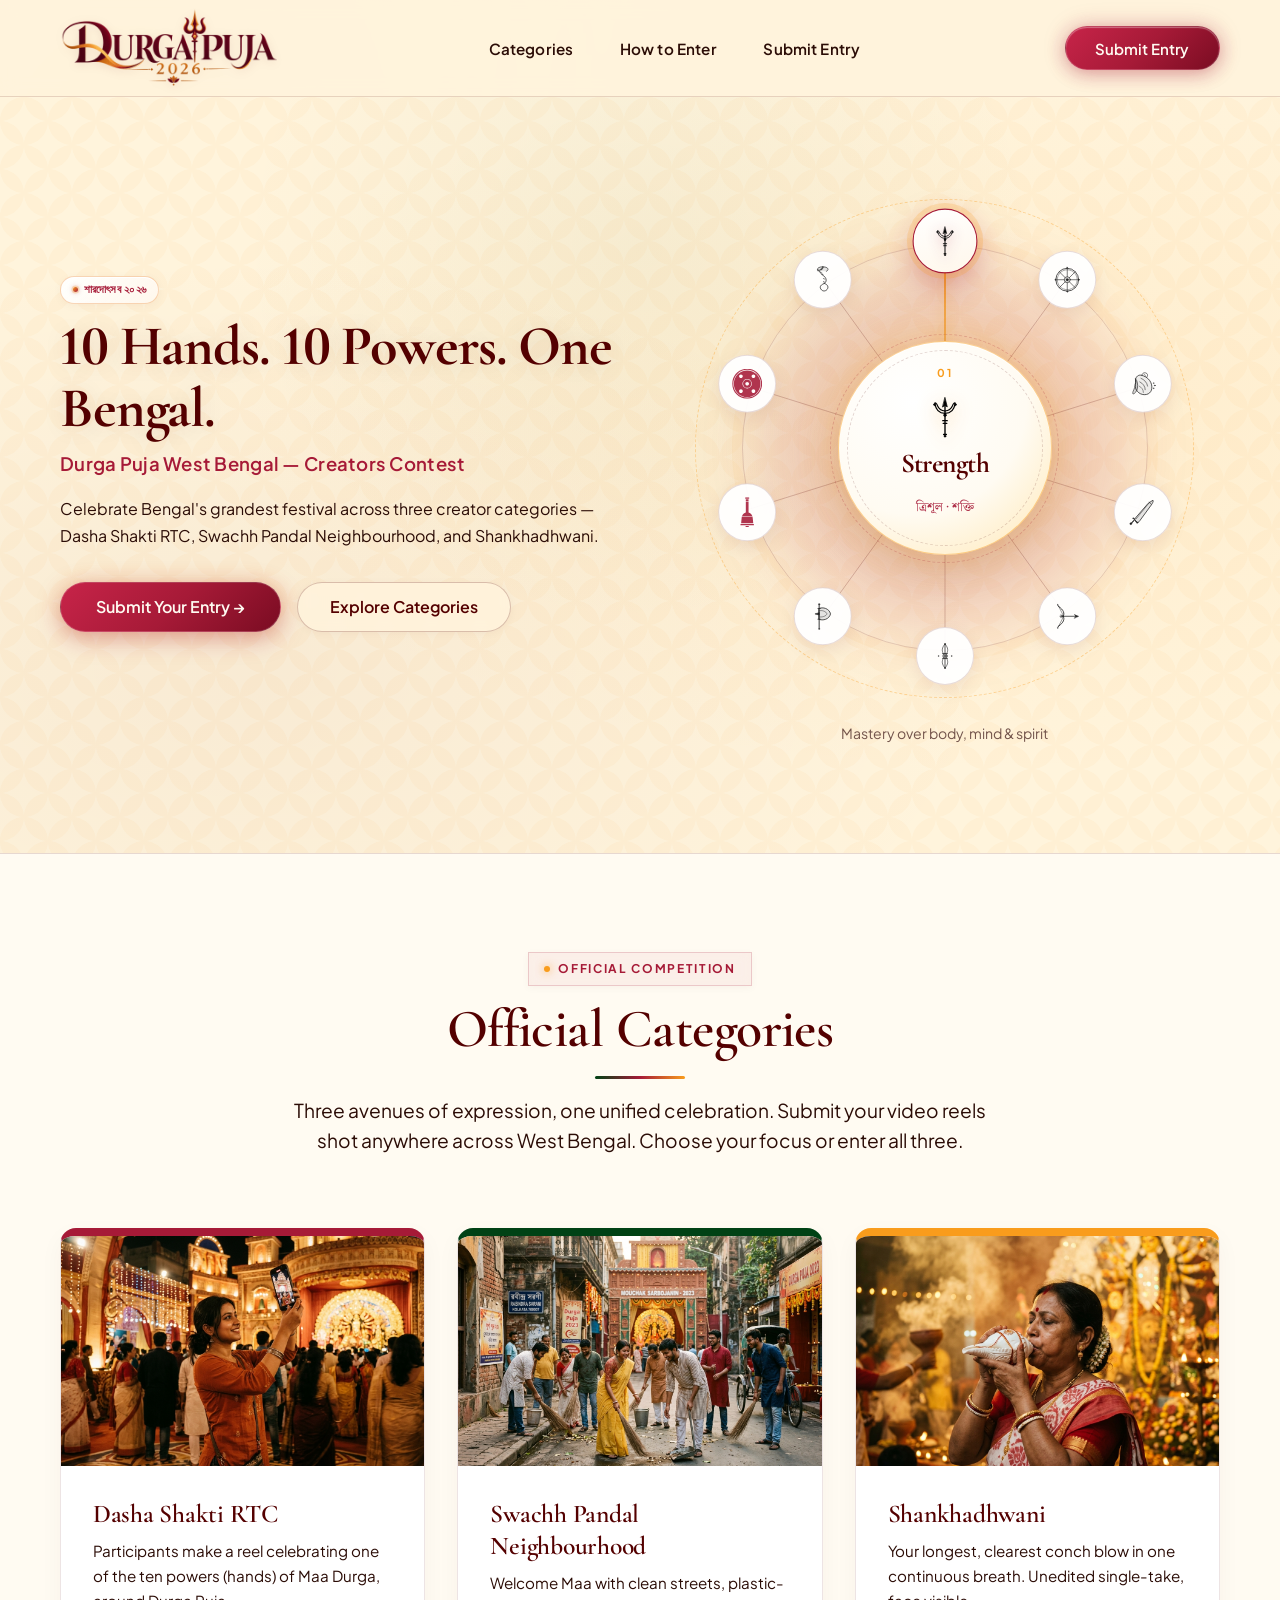
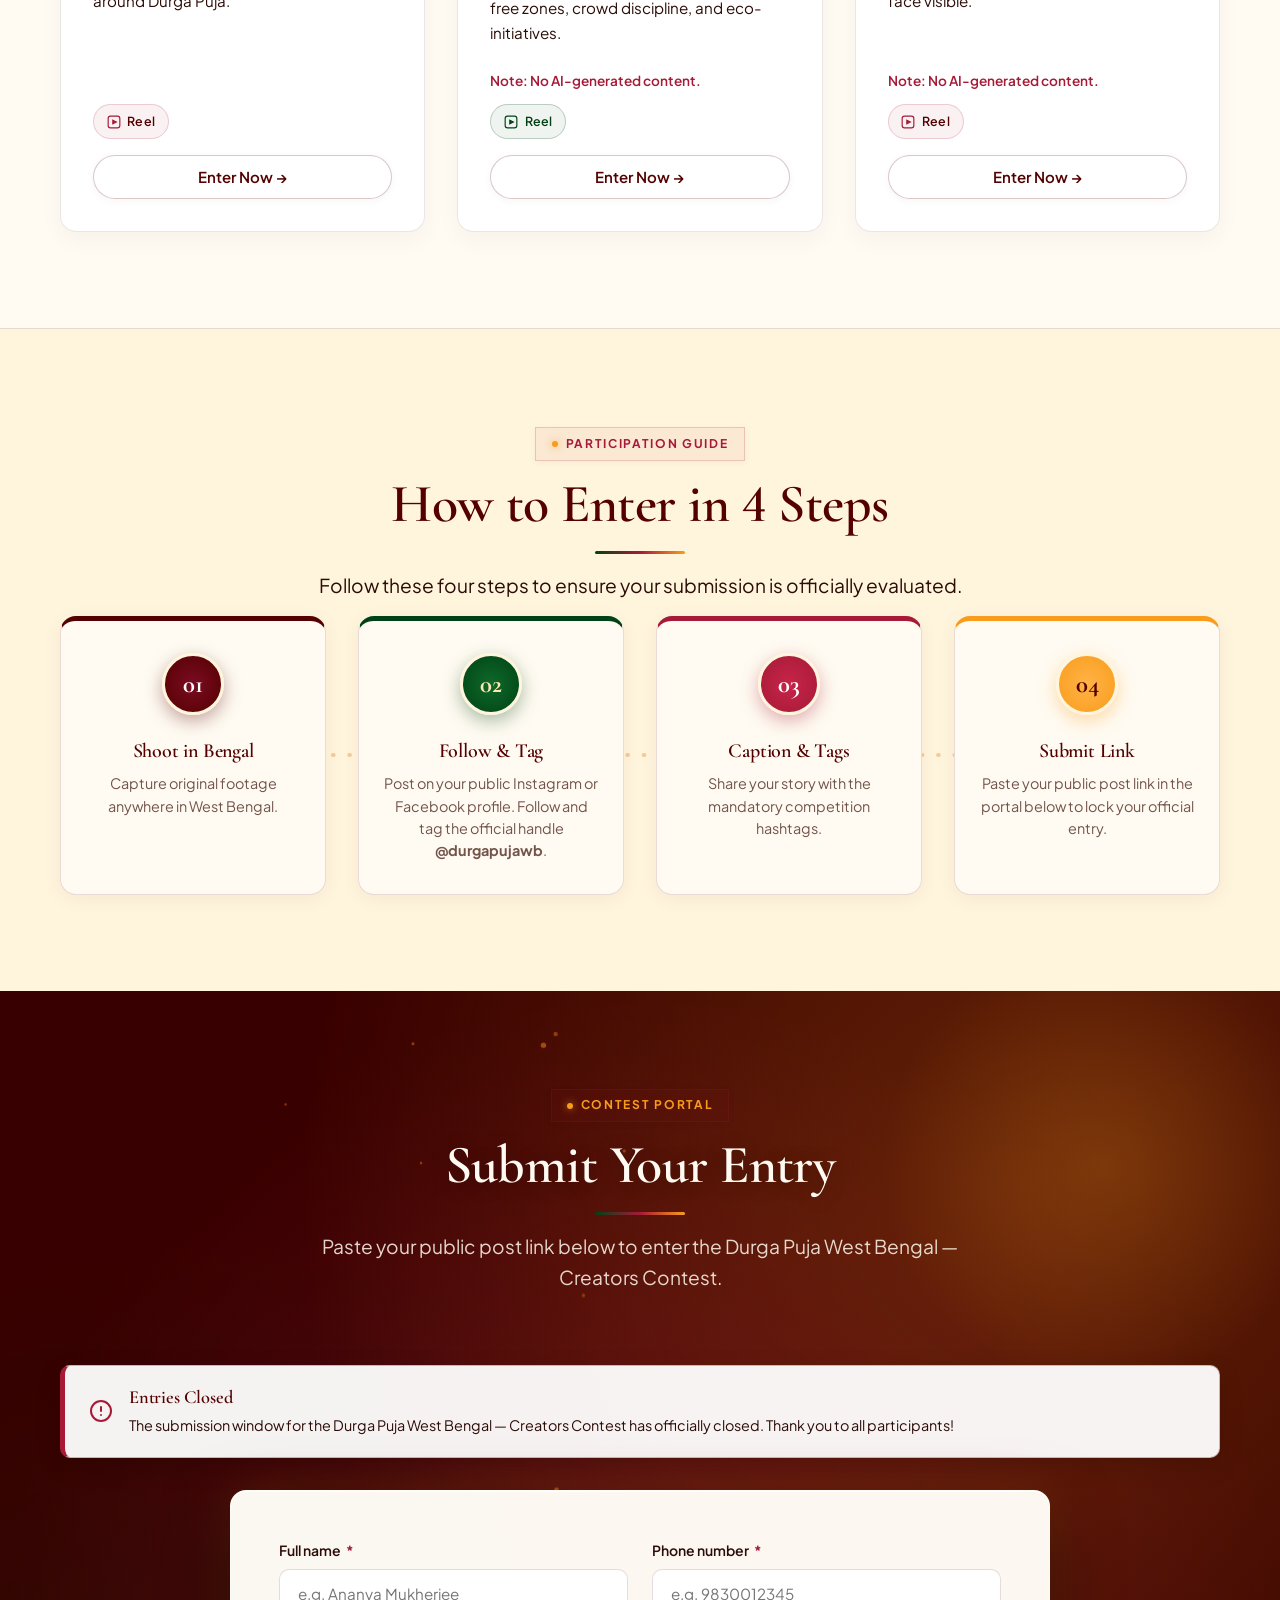
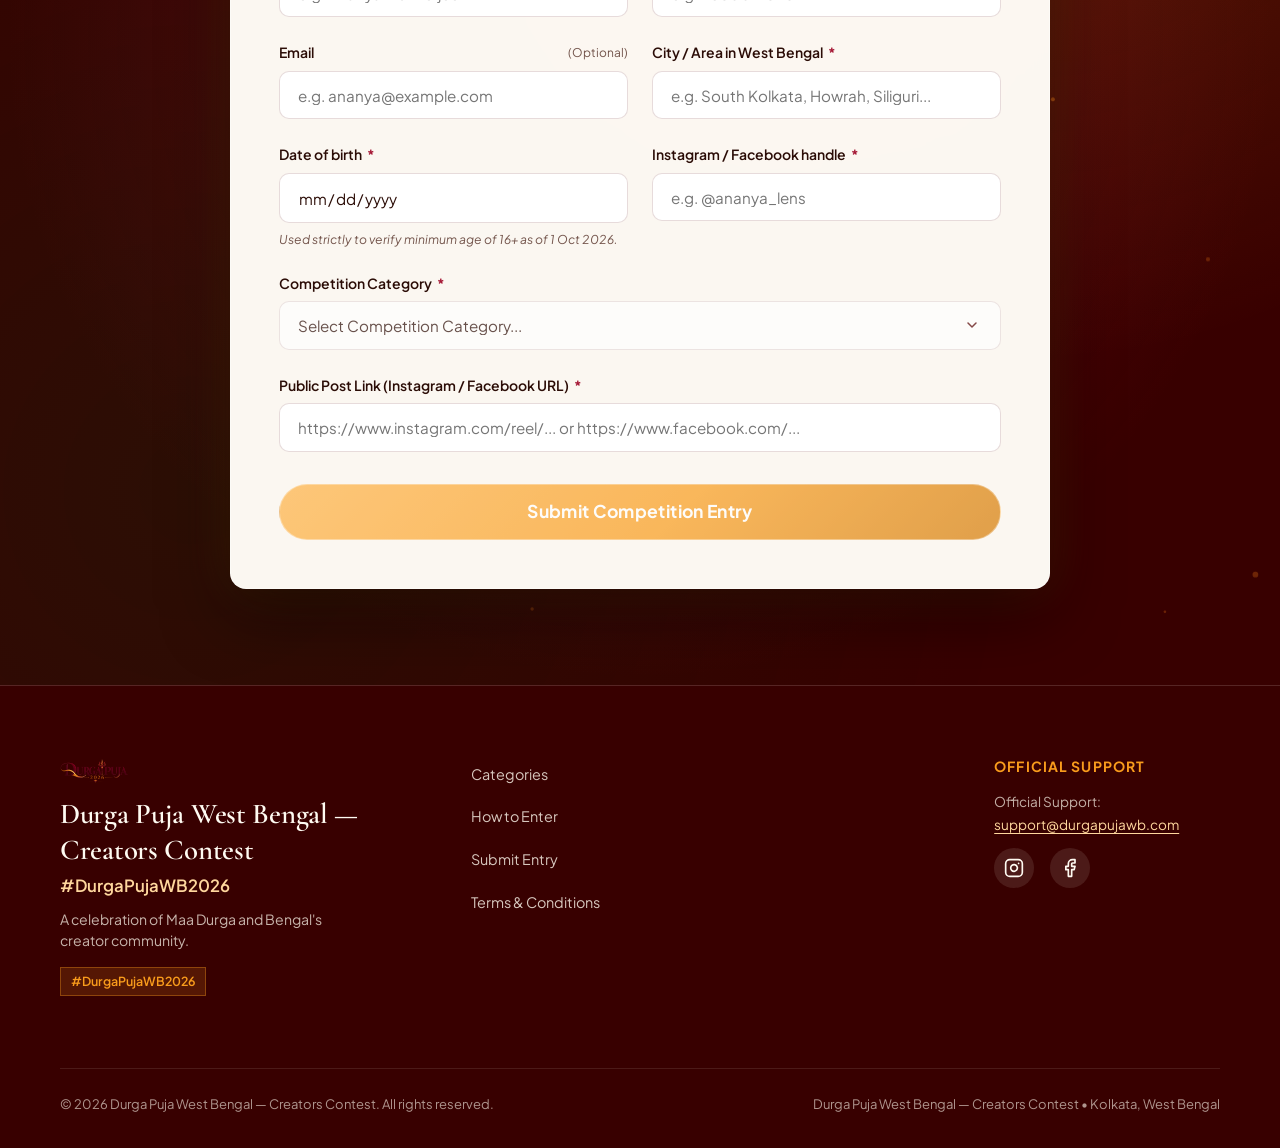
==== commit d7f934d0: "Update site to Durga Puja West Bengal — Creators Contest: 3 full-width categories, remove govt menti" ====
--- a/index.html
+++ b/index.html
@@ -3,7 +3,7 @@
 <head>
   <meta charset="UTF-8">
   <meta name="viewport" content="width=device-width, initial-scale=1.0">
-  <title>Durga Puja Content Creation Competition 2026 | Government of West Bengal</title>
+  <title>Durga Puja West Bengal — Creators Contest</title>
   
   <!-- Official Favicon -->
   <link rel="icon" type="image/png" sizes="64x64" href="favicon.png">
@@ -12,21 +12,21 @@
   <link rel="apple-touch-icon" href="assets/images/logo.png">
   
   <!-- SEO & Social Metadata -->
-  <meta name="description" content="Official Government of West Bengal Durga Puja Content Creation Competition 2026 across 4 categories with ₹4,00,000 in prizes.">
-  <meta name="keywords" content="Durga Puja 2026, Bengal, Content Creation Competition, 10 Hands Thematic Content, Swachhata, Shankhadhwani, Foods of Pujo, West Bengal, @durgapujawb">
+  <meta name="description" content="Durga Puja West Bengal — Creators Contest. Celebrate Maa Durga's sacred festival through creativity across 3 creator categories.">
+  <meta name="keywords" content="Durga Puja 2026, Bengal, Creators Contest, Dasha Shakti RTC, Swachh Pandal Neighbourhood, Shankhadhwani, West Bengal, @durgapujawb">
   
   <!-- Open Graph / Facebook -->
   <meta property="og:type" content="website">
-  <meta property="og:site_name" content="Durga Puja Content Creation Competition 2026">
-  <meta property="og:title" content="Durga Puja Content Creation Competition 2026 — Government of West Bengal">
-  <meta property="og:description" content="Official Government of West Bengal initiative. 4 categories, ₹4,00,000 prize pool, 12 winners. Contest window: 1–23 October 2026.">
-  <meta property="og:image" content="assets/images/foods-of-pujo.jpg">
+  <meta property="og:site_name" content="Durga Puja West Bengal — Creators Contest">
+  <meta property="og:title" content="Durga Puja West Bengal — Creators Contest">
+  <meta property="og:description" content="Celebrate Bengal's grandest festival across three creator categories — Dasha Shakti RTC, Swachh Pandal Neighbourhood, and Shankhadhwani.">
+  <meta property="og:image" content="assets/images/logo.png">
 
   <!-- Twitter Card -->
   <meta name="twitter:card" content="summary_large_image">
-  <meta name="twitter:title" content="Durga Puja Content Creation Competition 2026 — Government of West Bengal">
-  <meta name="twitter:description" content="Official Government of West Bengal initiative. ₹4,00,000 total prize pool across 4 categories.">
-  <meta name="twitter:image" content="assets/images/foods-of-pujo.jpg">
+  <meta name="twitter:title" content="Durga Puja West Bengal — Creators Contest">
+  <meta name="twitter:description" content="Celebrate Bengal's grandest festival across three creator categories — Dasha Shakti RTC, Swachh Pandal Neighbourhood, and Shankhadhwani.">
+  <meta name="twitter:image" content="assets/images/logo.png">
 
   <meta name="theme-color" content="#540000">
 
@@ -35,7 +35,7 @@
   <link rel="preconnect" href="https://fonts.gstatic.com" crossorigin>
 
   <!-- Stylesheets -->
-  <link rel="stylesheet" href="css/styles.css?v=2026-drastic-v6">
+  <link rel="stylesheet" href="css/styles.css?v=2026-drastic-v7">
   <script>
     if ('scrollRestoration' in history) history.scrollRestoration = 'manual';
     if (!location.hash || location.hash === '#' || location.hash === '#hero') {
@@ -47,34 +47,20 @@
   <!-- Global Scroll Progress Laser Bar -->
   <div class="scroll-progress-bar" id="scroll-progress-bar" aria-hidden="true"></div>
 
-  <!-- Top Official Announcement Bar -->
-  <div class="top-announcement-bar" id="announcement-bar">
-    <div class="container announcement-inner">
-      <span class="announcement-pill"><span class="pulse-dot"></span> শারদোৎসব ২০২৬</span>
-      <span class="announcement-text" id="announcement-bar-text">
-        Government of West Bengal presents the <strong>Durga Puja Content Creation Competition 2026</strong> &bull; <strong>Window: 1&ndash;23 Oct</strong> &bull; <strong>&#8377;4,00,000 in Prizes (12 Winners)</strong>
-      </span>
-      <a href="#submit" class="announcement-cta">Enter Contest &rarr;</a>
-    </div>
-  </div>
-
   <!-- ========================================================================
        1. MINIMAL FLOATING / STICKY NAVBAR
        ======================================================================== -->
   <header class="site-header" id="site-header">
     <div class="container nav-inner">
-      <a href="#" class="brand-logo" aria-label="Durga Puja 2026 Home">
-        <img src="assets/images/logo.png" alt="Durga Puja 2026" class="navbar-logo-img" width="76" height="88">
+      <a href="#" class="brand-logo" aria-label="Durga Puja West Bengal — Creators Contest Home">
+        <img src="assets/images/logo.png" alt="Durga Puja West Bengal — Creators Contest" class="navbar-logo-img" width="76" height="88">
       </a>
 
       <nav aria-label="Main navigation">
         <ul class="nav-links">
-          <li><a href="#about" class="nav-link">About</a></li>
-          <li><a href="#categories" class="nav-link">4 Categories</a></li>
+          <li><a href="#categories" class="nav-link">Categories</a></li>
           <li><a href="#how-to-participate" class="nav-link">How to Enter</a></li>
-          <li><a href="#prizes" class="nav-link">Prizes</a></li>
-          <li><a href="#rules" class="nav-link">Guidelines</a></li>
-          <li><a href="#faq" class="nav-link">FAQ</a></li>
+          <li><a href="#submit" class="nav-link">Submit Entry</a></li>
         </ul>
       </nav>
 
@@ -91,12 +77,8 @@
     <!-- Mobile Drawer Menu -->
     <div class="mobile-menu-drawer" id="mobile-drawer">
       <ul class="mobile-menu-links">
-        <li><a href="#about">About</a></li>
-        <li><a href="#categories">4 Categories</a></li>
+        <li><a href="#categories">Categories</a></li>
         <li><a href="#how-to-participate">How to Enter</a></li>
-        <li><a href="#prizes">Prizes</a></li>
-        <li><a href="#rules">Guidelines</a></li>
-        <li><a href="#faq">FAQ</a></li>
         <li><a href="#submit">Submit Entry</a></li>
       </ul>
       <a href="#submit" class="btn btn-primary btn-full" style="width:100%;">Submit Entry</a>
@@ -118,8 +100,6 @@
           
           <div class="hero-label-badge">
             <span class="badge-dot" aria-hidden="true"></span>
-            <span class="badge-org">GOVERNMENT OF WEST BENGAL</span>
-            <span class="badge-sep" aria-hidden="true">✦</span>
             <span class="badge-fest">শারদোৎসব ২০২৬</span>
           </div>
 
@@ -127,10 +107,10 @@
             10 Hands. 10 Powers. One Bengal.
           </h1>
 
-          <p class="hero-subline">Durga Puja Content Creation Competition 2026</p>
+          <p class="hero-subline">Durga Puja West Bengal — Creators Contest</p>
 
           <p class="hero-narrative">
-            An official Government of West Bengal initiative. Celebrate Bengal's grandest festival across four categories &mdash; Thematic Content, Swachhata, Shankhadhwani, and Foods of Pujo. Win from a pool of &#8377;4,00,000.
+            Celebrate Bengal's grandest festival across three creator categories &mdash; Dasha Shakti RTC, Swachh Pandal Neighbourhood, and Shankhadhwani.
           </p>
 
           <div class="hero-actions-row">
@@ -138,50 +118,8 @@
               Submit Your Entry &rarr;
             </a>
             <a href="#categories" class="btn btn-outline hero-btn-challenges" id="hero-explore-btn">
-              Explore 4 Categories
+              Explore Categories
             </a>
-          </div>
-
-          <div class="hero-stat-chips" aria-label="Key Contest Highlights">
-            <div class="stat-chip">
-              <span class="stat-chip-icon" aria-hidden="true">
-                <svg width="15" height="15" viewBox="0 0 24 24" fill="none" stroke="currentColor" stroke-width="2" stroke-linecap="round" stroke-linejoin="round">
-                  <rect x="3" y="4" width="18" height="18" rx="2" ry="2"/>
-                  <line x1="16" y1="2" x2="16" y2="6"/>
-                  <line x1="8" y1="2" x2="8" y2="6"/>
-                  <line x1="3" y1="10" x2="21" y2="10"/>
-                </svg>
-              </span>
-              <span class="stat-chip-label">Contest Window</span>
-              <span class="stat-chip-value">1&ndash;23 Oct 2026</span>
-            </div>
-
-            <div class="stat-chip stat-chip-featured">
-              <span class="stat-chip-icon" aria-hidden="true">
-                <svg width="15" height="15" viewBox="0 0 24 24" fill="none" stroke="currentColor" stroke-width="2" stroke-linecap="round" stroke-linejoin="round">
-                  <path d="M6 9H4a2 2 0 0 1-2-2V5a2 2 0 0 1 2-2h2"/>
-                  <path d="M18 9h2a2 2 0 0 0 2-2V5a2 2 0 0 0-2-2h-2"/>
-                  <path d="M4 22h16"/>
-                  <path d="M10 14.66V17c0 .55-.47.98-.97 1.21C7.85 18.75 7 20.24 7 22"/>
-                  <path d="M14 14.66V17c0 .55.47.98.97 1.21C16.15 18.75 17 20.24 17 22"/>
-                  <path d="M18 2H6v7a6 6 0 0 0 12 0V2z"/>
-                </svg>
-              </span>
-              <span class="stat-chip-label">Total Pool</span>
-              <span class="stat-chip-value">&#8377;4,00,000 (12 Winners)</span>
-            </div>
-
-            <div class="stat-chip">
-              <span class="stat-chip-icon" aria-hidden="true">
-                <svg width="15" height="15" viewBox="0 0 24 24" fill="none" stroke="currentColor" stroke-width="2" stroke-linecap="round" stroke-linejoin="round">
-                  <path d="M16 21v-2a4 4 0 0 0-4-4H5a4 4 0 0 0-4 4v2"/>
-                  <circle cx="8.5" cy="7" r="4"/>
-                  <polyline points="17 11 19 13 23 9"/>
-                </svg>
-              </span>
-              <span class="stat-chip-label">Eligibility</span>
-              <span class="stat-chip-value">Age 16+ &bull; Shot in WB</span>
-            </div>
           </div>
 
         </div>
@@ -282,62 +220,31 @@
     </section>
 
     <!-- ========================================================================
-         3. WHAT IS DIFFERENT IN 2026
-         ======================================================================== -->
-    <section class="strip-section" id="about">
-      <div class="container">
-        <div class="strip-header scroll-reveal">
-          <span class="eyebrow">GOVERNMENT OF WEST BENGAL</span>
-          <h2>A State-Wide Creator Movement</h2>
-          <span class="section-title-line" aria-hidden="true"></span>
-          <p class="lead">
-            Every year Bengal welcomes Maa Durga with unmatched devotion. This year, the Government of West Bengal invites creators, artists, citizens and tourists to document and celebrate Durga Puja 2026 across the state &mdash; through Maa's ten powers, in four categories.
-          </p>
-          <blockquote class="strip-pullquote scroll-reveal stagger-2">
-            <div class="quote-ornament-top" aria-hidden="true">
-              <svg width="28" height="20" viewBox="0 0 24 18" fill="currentColor">
-                <path d="M0 10.5C0 4.7 4 0.5 9 0L10 2.5C6.5 3.5 5 6 5 8.5H10V18H0V10.5ZM14 10.5C14 4.7 18 0.5 23 0L24 2.5C20.5 3.5 19 6 19 8.5H24V18H14V10.5Z"/>
-              </svg>
-            </div>
-            <p class="quote-statement">
-              &ldquo;Maa is coming. Let&rsquo;s welcome her with creativity, cleanliness, community, and culinary heritage.&rdquo;
-            </p>
-            <div class="quote-ornament-divider" aria-hidden="true">
-              <span class="quote-divider-line"></span>
-              <span class="quote-divider-dot">&#10022;</span>
-              <span class="quote-divider-line"></span>
-            </div>
-          </blockquote>
-        </div>
-      </div>
-    </section>
-
-    <!-- ========================================================================
-         5. THE FOUR OFFICIAL COMPETITION CATEGORIES
+         3. THE THREE OFFICIAL COMPETITION CATEGORIES
          ======================================================================== -->
     <section class="section challenges-section" id="categories">
       <span id="challenges" class="anchor-target" aria-hidden="true"></span>
       <div class="container">
         <div class="challenges-header scroll-reveal">
           <span class="eyebrow">OFFICIAL COMPETITION</span>
-          <h2>Four Official Categories</h2>
+          <h2>Official Categories</h2>
           <span class="section-title-line" aria-hidden="true"></span>
           <p class="lead">
-            Four avenues of expression, one unified celebration. Video reels (30&ndash;60s) or high-resolution static images (3:4 or 3:2) shot anywhere across West Bengal between 1&ndash;23 October 2026. Choose your focus or enter all four.
+            Three avenues of expression, one unified celebration. Submit your video reels shot anywhere across West Bengal. Choose your focus or enter all three.
           </p>
         </div>
 
         <div class="challenges-grid" id="categories-grid">
 
-          <!-- 10 HANDS THEMATIC CONTENT -->
+          <!-- 1. DASHA SHAKTI RTC -->
           <article class="challenge-card scroll-reveal-scale stagger-1" id="card-reel-challenge">
             <div class="challenge-media-wrap">
               <img src="assets/images/reel-challenge.jpg" alt="Bengali creator recording Durga Puja reel in Kolkata" loading="lazy" width="600" height="400">
             </div>
             <div class="challenge-card-body">
-              <h3 class="challenge-card-title">10 Hands Thematic Content</h3>
+              <h3 class="challenge-card-title">Dasha Shakti RTC</h3>
               <p class="challenge-card-desc">
-                Express the 10 sacred weapons/powers, or create an open thematic Durga Puja narrative.
+                Participants make a reel celebrating one of the ten powers (hands) of Maa Durga, around Durga Puja.
               </p>
               
               <div class="format-chips-wrap">
@@ -346,33 +253,28 @@
                     <rect x="2" y="2" width="20" height="20" rx="4"/>
                     <path d="M10 9l6 3-6 3V9z" fill="currentColor"/>
                   </svg>
-                  Reel (9:16)
+                  Reel
                 </span>
-                <span class="format-chip">
-                  <svg class="chip-icon" viewBox="0 0 24 24" fill="none" stroke="currentColor" stroke-width="2">
-                    <rect x="3" y="3" width="18" height="18" rx="3"/>
-                    <circle cx="8.5" cy="8.5" r="1.5"/>
-                    <polyline points="21 15 16 10 5 21"/>
-                  </svg>
-                  Static Post
-                </span>
-              </div>
-
-              <a href="#submit" class="btn btn-outline" data-challenge-target="10 Hands Thematic Content">
+              </div>
+
+              <a href="#submit" class="btn btn-outline" data-challenge-target="Dasha Shakti RTC">
                 Enter Now &rarr;
               </a>
             </div>
           </article>
 
-          <!-- SWACHHATA & CIVIC CONSCIOUSNESS -->
+          <!-- 2. SWACHH PANDAL NEIGHBOURHOOD -->
           <article class="challenge-card scroll-reveal-scale stagger-2" id="card-swachhta-challenge">
             <div class="challenge-media-wrap">
               <img src="assets/images/swachhta-challenge.jpg" alt="Bengali youth volunteers cleaning neighbourhood street near pandal" loading="lazy" width="600" height="400">
             </div>
             <div class="challenge-card-body">
-              <h3 class="challenge-card-title">Swachhata &amp; Civic Consciousness</h3>
+              <h3 class="challenge-card-title">Swachh Pandal Neighbourhood</h3>
               <p class="challenge-card-desc">
                 Welcome Maa with clean streets, plastic-free zones, crowd discipline, and eco-initiatives.
+              </p>
+              <p class="category-ai-note" style="color: var(--alta-crimson); font-size: 0.85rem; font-weight: 600; margin-bottom: var(--space-sm);">
+                Note: No AI-generated content.
               </p>
 
               <div class="format-chips-wrap">
@@ -383,58 +285,26 @@
                   </svg>
                   Reel
                 </span>
-                <span class="format-chip">
-                  <svg class="chip-icon" viewBox="0 0 24 24" fill="none" stroke="currentColor" stroke-width="2">
-                    <rect x="3" y="3" width="18" height="18" rx="3"/>
-                    <circle cx="8.5" cy="8.5" r="1.5"/>
-                    <polyline points="21 15 16 10 5 21"/>
-                  </svg>
-                  Static Post
-                </span>
-              </div>
-
-              <a href="#submit" class="btn btn-primary" data-challenge-target="Swachhata & Civic Consciousness">
+              </div>
+
+              <a href="#submit" class="btn btn-outline" data-challenge-target="Swachh Pandal Neighbourhood">
                 Enter Now &rarr;
               </a>
             </div>
           </article>
 
-          <!-- SHANKHADHWANI (CONCH BLOWING) -->
+          <!-- 3. SHANKHADHWANI -->
           <article class="challenge-card scroll-reveal-scale stagger-3" id="card-shankha-challenge">
             <div class="challenge-media-wrap">
               <img src="assets/images/shankha-challenge.jpg" alt="Bengali woman blowing sacred conch shell shankha during Durga Puja" loading="lazy" width="600" height="400">
             </div>
             <div class="challenge-card-body">
-              <h3 class="challenge-card-title">Shankhadhwani (Conch Blowing)</h3>
+              <h3 class="challenge-card-title">Shankhadhwani</h3>
               <p class="challenge-card-desc">
-                Your longest, clearest conch blow in one continuous breath. Unedited single-take, face visible. Live finalist check.
+                Your longest, clearest conch blow in one continuous breath. Unedited single-take, face visible.
               </p>
-
-              <div class="format-chips-wrap">
-                <span class="format-chip format-chip-video">
-                  <svg class="chip-icon" viewBox="0 0 24 24" fill="none" stroke="currentColor" stroke-width="2">
-                    <polygon points="23 7 16 12 23 17 23 7"/>
-                    <rect x="1" y="5" width="15" height="14" rx="2" ry="2"/>
-                  </svg>
-                  Video (20&ndash;60s)
-                </span>
-              </div>
-
-              <a href="#submit" class="btn btn-outline" data-challenge-target="Shankhadhwani (Conch Blowing)">
-                Enter Now &rarr;
-              </a>
-            </div>
-          </article>
-
-          <!-- FOODS OF PUJO -->
-          <article class="challenge-card scroll-reveal-scale stagger-4" id="card-food-challenge">
-            <div class="challenge-media-wrap">
-              <img src="assets/images/foods-of-pujo.jpg" alt="Traditional Durga Puja bhog, khichuri, luchi, mishti and Kolkata street food spread" loading="lazy" width="600" height="400">
-            </div>
-            <div class="challenge-card-body">
-              <h3 class="challenge-card-title">Foods of Pujo</h3>
-              <p class="challenge-card-desc">
-                Document bhog preparations, pandal street delicacies, heritage cabins, and family festive feasts.
+              <p class="category-ai-note" style="color: var(--alta-crimson); font-size: 0.85rem; font-weight: 600; margin-bottom: var(--space-sm);">
+                Note: No AI-generated content.
               </p>
 
               <div class="format-chips-wrap">
@@ -443,19 +313,11 @@
                     <rect x="2" y="2" width="20" height="20" rx="4"/>
                     <path d="M10 9l6 3-6 3V9z" fill="currentColor"/>
                   </svg>
-                  Reel (9:16)
+                  Reel
                 </span>
-                <span class="format-chip">
-                  <svg class="chip-icon" viewBox="0 0 24 24" fill="none" stroke="currentColor" stroke-width="2">
-                    <rect x="3" y="3" width="18" height="18" rx="3"/>
-                    <circle cx="8.5" cy="8.5" r="1.5"/>
-                    <polyline points="21 15 16 10 5 21"/>
-                  </svg>
-                  Static Post
-                </span>
-              </div>
-
-              <a href="#submit" class="btn btn-outline" data-challenge-target="Foods of Pujo">
+              </div>
+
+              <a href="#submit" class="btn btn-outline" data-challenge-target="Shankhadhwani">
                 Enter Now &rarr;
               </a>
             </div>
@@ -466,7 +328,7 @@
     </section>
 
     <!-- ========================================================================
-         6. HOW TO PARTICIPATE (4 SIMPLE STEPS)
+         4. HOW TO PARTICIPATE (4 SIMPLE STEPS)
          ======================================================================== -->
     <section class="section steps-section" id="how-to-participate">
       <div class="container">
@@ -475,7 +337,7 @@
           <h2>How to Enter in 4 Steps</h2>
           <span class="section-title-line" aria-hidden="true"></span>
           <p class="lead">
-            Contest window runs 1&ndash;23 October 2026. Follow these four steps to ensure your submission is officially evaluated.
+            Follow these four steps to ensure your submission is officially evaluated.
           </p>
         </div>
 
@@ -501,7 +363,7 @@
               <div class="step-card-content">
                 <h3 class="step-card-title">Shoot in Bengal</h3>
                 <p class="step-card-desc">
-                  Capture original footage or photos anywhere in West Bengal between 1&ndash;23 Oct 2026. Keep your unedited master RAW files.
+                  Capture original footage anywhere in West Bengal.
                 </p>
               </div>
             </div>
@@ -523,7 +385,7 @@
               <div class="step-card-content">
                 <h3 class="step-card-title">Caption &amp; Tags</h3>
                 <p class="step-card-desc">
-                  Use the fixed format: <code>[Category | Location/Pandal]</code> + your story + the mandatory competition hashtags.
+                  Share your story with the mandatory competition hashtags.
                 </p>
               </div>
             </div>
@@ -534,119 +396,17 @@
               <div class="step-card-content">
                 <h3 class="step-card-title">Submit Link</h3>
                 <p class="step-card-desc">
-                  Paste your public post link in the portal below before <strong>23 Oct, 11:59 PM IST</strong><span class="deadline-footnote-star">*</span> to lock your official entry.
-                  <small class="deadline-footnote" data-closetime-footnote>*Deadline subject to confirmation</small>
+                  Paste your public post link in the portal below to lock your official entry.
                 </p>
               </div>
             </div>
-          </div>
-        </div>
-
-
-        <!-- Mandatory Rule Banner -->
-        <div class="steps-mandatory-banner scroll-reveal stagger-2" role="alert">
-          <div class="mandatory-icon-badge" aria-hidden="true">
-            <svg width="20" height="20" viewBox="0 0 24 24" fill="none" stroke="currentColor" stroke-width="2.5" stroke-linecap="round" stroke-linejoin="round">
-              <circle cx="12" cy="12" r="10"/>
-              <line x1="12" y1="8" x2="12" y2="12"/>
-              <line x1="12" y1="16" x2="12.01" y2="16"/>
-            </svg>
-          </div>
-          <div class="mandatory-banner-content">
-            <p class="mandatory-line-primary">
-              <strong>Mandatory rule:</strong> Profiles must remain public. Finalists must submit uncompressed RAW files with EXIF data within 24 hours of notification.
-            </p>
           </div>
         </div>
       </div>
     </section>
 
     <!-- ========================================================================
-         7. PRIZE SECTION (OFFICIAL 4-CATEGORY POOL: ₹4,00,000 / 12 WINNERS)
-         ======================================================================== -->
-    <section class="section prizes-section" id="prizes">
-      <div class="container">
-        <div class="prizes-header scroll-reveal">
-          <span class="eyebrow">OFFICIAL PRIZE POOL</span>
-          <h2>&#8377;4,00,000 Across 12 Winners</h2>
-          <span class="section-title-line" aria-hidden="true"></span>
-          <p class="lead">
-            Four categories &times; &#8377;1,00,000 each. Three winners per category receive cash prizes, official Government of West Bengal certificates, and a feature on @durgapujawb.
-          </p>
-        </div>
-
-        <div class="podium-grid">
-          <!-- Card 2: 2nd Prize -->
-          <div class="podium-card runner scroll-reveal-scale stagger-1">
-            <div class="podium-rank-badge">&#2475;</div>
-            <h3 class="podium-tier-title">2nd Prize &bull; &#8377;30,000</h3>
-            <p class="podium-tier-status">4 creators (1 per category)</p>
-            <p class="podium-recognition" style="font-size: 0.85rem; color: var(--muted-text); margin-top: 0.5rem;">Govt of WB Distinction Certificate + showcase</p>
-          </div>
-
-          <!-- Card 1: 1st Prize -->
-          <div class="podium-card grand scroll-reveal-scale stagger-2">
-            <div class="podium-aura-ring" aria-hidden="true">
-              <svg viewBox="0 0 100 100" preserveAspectRatio="none">
-                <rect class="aura-path" x="1.2" y="1.2" width="97.6" height="97.6" rx="4.2" ry="4.2"/>
-              </svg>
-            </div>
-            <div class="podium-rank-badge">&#2474;</div>
-            <h3 class="podium-tier-title">1st Prize &bull; &#8377;50,000</h3>
-            <p class="podium-tier-status">4 champions (1 per category)</p>
-            <p class="podium-recognition" style="font-size: 0.85rem; color: var(--alta-crimson); font-weight: 600; margin-top: 0.5rem;">Govt of WB Certificate of Excellence + grand feature on @durgapujawb</p>
-          </div>
-
-          <!-- Card 3: 3rd Prize -->
-          <div class="podium-card special scroll-reveal-scale stagger-3">
-            <div class="podium-rank-badge">&#2476;</div>
-            <h3 class="podium-tier-title">3rd Prize &bull; &#8377;20,000</h3>
-            <p class="podium-tier-status">4 creators (1 per category)</p>
-            <p class="podium-recognition" style="font-size: 0.85rem; color: var(--muted-text); margin-top: 0.5rem;">Official Merit Citation + digital creator recognition</p>
-          </div>
-        </div>
-
-        <!-- Prize Distribution Matrix (Dynamically Populated from CONTEST_CONFIG.prizes) -->
-        <div class="prize-table-card scroll-reveal stagger-2">
-          <div class="prize-table-card-header">
-            <div class="prize-table-header-title">
-              <svg width="18" height="18" viewBox="0 0 24 24" fill="none" stroke="currentColor" stroke-width="2" stroke-linecap="round" stroke-linejoin="round" aria-hidden="true">
-                <rect x="3" y="3" width="18" height="18" rx="2" ry="2"/>
-                <line x1="3" y1="9" x2="21" y2="9"/>
-                <line x1="3" y1="15" x2="21" y2="15"/>
-                <line x1="9" y1="3" x2="9" y2="21"/>
-                <line x1="15" y1="3" x2="15" y2="21"/>
-              </svg>
-              <span>Category Prize Breakdown Matrix</span>
-            </div>
-            <span class="prize-table-note">4 Categories &times; 3 Ranks = 12 Cash Winners</span>
-          </div>
-          <div class="prize-table-responsive-wrapper" tabindex="0" aria-label="Prize pool breakdown by category">
-            <table class="prize-breakdown-table" id="prize-breakdown-table">
-              <thead>
-                <tr>
-                  <th scope="col" class="th-category">Category</th>
-                  <th scope="col" class="th-prize">1st Prize</th>
-                  <th scope="col" class="th-prize">2nd Prize</th>
-                  <th scope="col" class="th-prize">3rd Prize</th>
-                  <th scope="col" class="th-total">Category Total</th>
-                </tr>
-              </thead>
-              <tbody id="prize-breakdown-tbody">
-                <!-- Injected dynamically from CONTEST_CONFIG via JS -->
-              </tbody>
-              <tfoot id="prize-breakdown-tfoot">
-                <!-- Injected dynamically from CONTEST_CONFIG via JS -->
-              </tfoot>
-            </table>
-          </div>
-        </div>
-
-      </div>
-    </section>
-
-    <!-- ========================================================================
-         8. SUBMISSION FORM HUB
+         5. SUBMISSION FORM HUB
          ======================================================================== -->
     <section class="section submission-section" id="submit">
       <canvas id="form-particle-canvas" class="form-particle-canvas" aria-hidden="true"></canvas>
@@ -656,7 +416,7 @@
           <h2>Submit Your Entry</h2>
           <span class="section-title-line" aria-hidden="true"></span>
           <p class="lead">
-            Paste your public post link below to enter the <span data-config="contest.officialName">Durga Puja Content Creation Competition 2026</span>.
+            Paste your public post link below to enter the <span data-config="contest.officialName">Durga Puja West Bengal — Creators Contest</span>.
           </p>
         </div>
 
@@ -670,7 +430,7 @@
             </svg>
             <div>
               <h3>Entries Closed</h3>
-              <p>The submission window for the <span data-config="contest.officialName">Durga Puja Content Creation Competition 2026</span> has officially closed. Thank you to all participants!</p>
+              <p>The submission window for the <span data-config="contest.officialName">Durga Puja West Bengal — Creators Contest</span> has officially closed. Thank you to all participants!</p>
             </div>
           </div>
         </div>
@@ -752,18 +512,17 @@
                 </label>
                 <select id="form-challenge" name="category" class="form-select" required>
                   <option value="" disabled selected>Select Competition Category...</option>
-                  <option value="10 Hands Thematic Content">10 Hands Thematic Content</option>
-                  <option value="Swachhata & Civic Consciousness">Swachhata &amp; Civic Consciousness</option>
-                  <option value="Shankhadhwani (Conch Blowing)">Shankhadhwani (Conch Blowing)</option>
-                  <option value="Foods of Pujo">Foods of Pujo</option>
+                  <option value="Dasha Shakti RTC">Dasha Shakti RTC</option>
+                  <option value="Swachh Pandal Neighbourhood">Swachh Pandal Neighbourhood</option>
+                  <option value="Shankhadhwani">Shankhadhwani</option>
                 </select>
-                <span class="form-error-msg" id="error-form-challenge">Please select one of the four official categories.</span>
-              </div>
-
-              <!-- 8. Theme Field (Shows ONLY when 10 Hands Thematic Content is selected) -->
+                <span class="form-error-msg" id="error-form-challenge">Please select one of the three official categories.</span>
+              </div>
+
+              <!-- 8. Theme Field (Shows ONLY when Dasha Shakti RTC is selected) -->
               <div class="form-group full-width" id="form-category1-theme-wrap" style="display: none;">
                 <label for="form-theme" class="form-label">
-                  <span>Theme Selection (10 Hands)</span>
+                  <span>Theme Selection (10 Powers)</span>
                   <span class="required-mark" aria-hidden="true">*</span>
                 </label>
                 <select id="form-theme" name="theme" class="form-select">
@@ -782,32 +541,7 @@
                 <span class="form-hint-note">Select one of the 10 symbolic powers or choose Open Theme.</span>
               </div>
 
-              <!-- 9. Entry Format (Reel / Static Image) -->
-              <div class="form-group">
-                <label for="form-format" class="form-label">
-                  <span>Entry Format</span>
-                  <span class="required-mark" aria-hidden="true">*</span>
-                </label>
-                <select id="form-format" name="format" class="form-select" required>
-                  <option value="" disabled selected>Select format...</option>
-                  <option value="Reel (30–60s)">Video Reel (9:16, 30–60s)</option>
-                  <option value="Static Image (3:4 or 3:2)" id="opt-format-static">Single Static Image Post (3:4 or 3:2)</option>
-                </select>
-                <span class="form-hint-note" id="format-shankha-note" style="display:none; color: var(--alta-crimson);">Shankhadhwani entries must be video/audio Reel format.</span>
-                <span class="form-error-msg" id="error-form-format">Please specify your entry format.</span>
-              </div>
-
-              <!-- 10. Location / Pandal in West Bengal -->
-              <div class="form-group">
-                <label for="form-location" class="form-label">
-                  <span>Location / Pandal in West Bengal</span>
-                  <span class="required-mark" aria-hidden="true">*</span>
-                </label>
-                <input type="text" id="form-location" name="location" class="form-input" placeholder="e.g. Maddox Square, Bagbazar, Shantiniketan..." required>
-                <span class="form-error-msg" id="error-form-location">Please indicate where in West Bengal this was shot.</span>
-              </div>
-
-              <!-- 11. Public Post Link (Instagram / Facebook URL) -->
+              <!-- 9. Public Post Link (Instagram / Facebook URL) -->
               <div class="form-group full-width">
                 <label for="form-reel" class="form-label">
                   <span>Public Post Link (Instagram / Facebook URL)</span>
@@ -817,7 +551,7 @@
                 <span class="form-error-msg" id="error-form-reel">Please enter a valid public instagram.com or facebook.com post link.</span>
               </div>
 
-              <!-- 12. Guardian Consent Wrap (Shown only for ages 16-17) -->
+              <!-- 10. Guardian Consent Wrap (Shown only for ages 16-17) -->
               <div class="form-guardian-wrap full-width" id="form-guardian-consent-wrap" style="display: none;">
                 <div class="guardian-box">
                   <div class="guardian-box-header">
@@ -849,15 +583,6 @@
                 </div>
               </div>
 
-              <!-- 13. Required Primary Consent Checkbox -->
-              <div class="form-checkbox-row full-width">
-                <input type="checkbox" id="form-terms" name="primaryConsent" required>
-                <label for="form-terms">
-                  I confirm that I am 16+ years of age (or have written parent/guardian consent), this content was shot entirely within West Bengal between 1&ndash;23 October 2026, my profile is public, and I hold uncompressed RAW master files with EXIF metadata for verification.
-                </label>
-                <span class="form-error-msg" id="error-form-terms">You must confirm this declaration to submit your entry.</span>
-              </div>
-
             </div>
 
             <!-- Submit Button with loading state -->
@@ -883,7 +608,7 @@
             </div>
             <h3 class="success-heading">Official Entry Received!</h3>
             <p class="success-message" id="success-dynamic-message">
-              Thank you! Your entry has been recorded for the Government of West Bengal competition. Keep master RAW files with EXIF data ready.
+              Thank you! Your entry has been recorded for the Durga Puja West Bengal — Creators Contest.
             </p>
             <div class="success-actions">
               <button type="button" class="btn btn-primary" id="submit-another-btn">
@@ -896,417 +621,10 @@
       </div>
     </section>
 
-    <!-- ========================================================================
-         9. OFFICIAL RULES, TECHNICAL CRITERIA & JUDGING WEIGHTAGE
-         ======================================================================== -->
-    <section class="rules-section" id="rules">
-      <div class="container">
-        <div class="rules-header scroll-reveal">
-          <span class="eyebrow">OFFICIAL GUIDELINES</span>
-          <h2>Rules &amp; Technical Specifications</h2>
-          <span class="section-title-line" aria-hidden="true"></span>
-          <p class="lead">
-            Official guidelines formulated by the Government of West Bengal.
-          </p>
-        </div>
-
-        <div class="rules-cards-grid" id="rules-grid">
-          
-          <!-- Card 01: Formats & Resolutions -->
-          <article class="rule-card scroll-reveal-scale stagger-1">
-            <div class="rule-card-icon-wrap" aria-hidden="true">
-              <svg width="24" height="24" viewBox="0 0 24 24" fill="none" stroke="currentColor" stroke-width="2" stroke-linecap="round" stroke-linejoin="round">
-                <rect x="2" y="2" width="20" height="20" rx="4"/>
-                <path d="M10 9l6 3-6 3V9z" fill="currentColor"/>
-              </svg>
-            </div>
-            <div class="rule-card-body">
-              <span class="rule-card-tag">Rule 01 &bull; Formats</span>
-              <h3 class="rule-card-title">Formats &amp; Resolutions</h3>
-              <p class="rule-card-desc">
-                Video reels: 9:16 vertical (1080&times;1920), 30/60fps, 30&ndash;60s (Shankhadhwani: 20&ndash;60s single-take). Static photos: high-res 3:4 or 3:2. Sub-720p or blurry content is disqualified.
-              </p>
-            </div>
-          </article>
-
-          <!-- Card 02: Age 16+ & Shot in West Bengal -->
-          <article class="rule-card scroll-reveal-scale stagger-2">
-            <div class="rule-card-icon-wrap" aria-hidden="true">
-              <svg width="24" height="24" viewBox="0 0 24 24" fill="none" stroke="currentColor" stroke-width="2" stroke-linecap="round" stroke-linejoin="round">
-                <path d="M16 21v-2a4 4 0 0 0-4-4H6a4 4 0 0 0-4 4v2"/>
-                <circle cx="9" cy="7" r="4"/>
-                <path d="M22 21v-2a4 4 0 0 0-3-3.87"/>
-                <path d="M16 3.13a4 4 0 0 1 0 7.75"/>
-              </svg>
-            </div>
-            <div class="rule-card-body">
-              <span class="rule-card-tag">Rule 02 &bull; Eligibility</span>
-              <h3 class="rule-card-title">Age 16+ &amp; Shot in West Bengal</h3>
-              <p class="rule-card-desc">
-                Open to Indian nationals, NRIs, OCIs and visiting tourists. Creators must be 16+ as of 1 Oct 2026 (under-18s need parental consent). All content must be shot within West Bengal.
-              </p>
-            </div>
-          </article>
-
-          <!-- Card 03: Clean Media & Zero AI -->
-          <article class="rule-card scroll-reveal-scale stagger-3">
-            <div class="rule-card-icon-wrap" aria-hidden="true">
-              <svg width="24" height="24" viewBox="0 0 24 24" fill="none" stroke="currentColor" stroke-width="2" stroke-linecap="round" stroke-linejoin="round">
-                <path d="M9 18V5l12-2v13"/>
-                <circle cx="6" cy="18" r="3"/>
-                <circle cx="18" cy="16" r="3"/>
-              </svg>
-            </div>
-            <div class="rule-card-body">
-              <span class="rule-card-tag">Rule 03 &bull; Clean Media</span>
-              <h3 class="rule-card-title">Clean Media &amp; Zero AI</h3>
-              <p class="rule-card-desc">
-                Use the Instagram audio library or festival ambient audio. No third-party watermarks (CapCut, TikTok), no commercial overlays. Generative-AI and archival stock footage are permanently banned.
-              </p>
-            </div>
-          </article>
-
-          <!-- Card 04: RAW Masters + EXIF Proof -->
-          <article class="rule-card scroll-reveal-scale stagger-4">
-            <div class="rule-card-icon-wrap" aria-hidden="true">
-              <svg width="24" height="24" viewBox="0 0 24 24" fill="none" stroke="currentColor" stroke-width="2" stroke-linecap="round" stroke-linejoin="round">
-                <path d="M21 15v4a2 2 0 0 1-2 2H5a2 2 0 0 1-2-2v-4"/>
-                <polyline points="17 8 12 3 7 8"/>
-                <line x1="12" y1="3" x2="12" y2="15"/>
-              </svg>
-            </div>
-            <div class="rule-card-body">
-              <span class="rule-card-tag">Rule 04 &bull; RAW &amp; EXIF</span>
-              <h3 class="rule-card-title">RAW Masters + EXIF Proof</h3>
-              <p class="rule-card-desc">
-                Retain original camera master files with timestamped EXIF data. Finalists must submit high-res masters via Google Drive within 24 hours of notification, or forfeit their prize.
-              </p>
-            </div>
-          </article>
-
-        </div>
-
-        <!-- Official Judging Criteria & Weightage Display -->
-        <div class="judging-weightage-card scroll-reveal stagger-2" style="background: rgba(255,255,255,0.95); border: 1.5px solid rgba(84,0,0,0.12); border-radius: var(--radius-xl); padding: var(--space-xl) var(--space-2xl); margin: var(--space-2xl) auto; max-width: 1060px; box-shadow: var(--shadow-card);">
-          <div style="text-align: center; margin-bottom: var(--space-lg);">
-            <span class="eyebrow" style="color: var(--alta-crimson);">EVALUATION FRAMEWORK</span>
-            <h3 style="font-family: var(--font-editorial); color: var(--oxblood-dark); font-size: 1.8rem; margin-top: 0.25rem;">
-              Official Judging Weightage
-            </h3>
-            <p style="color: var(--muted-text); font-size: 0.95rem; margin-bottom: 0;">
-              Entries evaluated by the Government-Expert Grand Jury across four objective pillars:
-            </p>
-          </div>
-
-          <!-- Single Horizontal Stacked Bar (Pure CSS, widths in %, adds up to 100%) -->
-          <div class="judging-stacked-bar-container" aria-label="Judging weightage distribution: 35% Originality, 30% Theme Alignment, 20% Technical Craft, 15% Organic Reach">
-            <div class="judging-stacked-bar" id="judging-stacked-bar">
-              <div class="stacked-bar-segment" style="width: 35%; background: var(--oxblood-dark);" title="Originality &amp; Story: 35%">
-                <span class="segment-label">35%</span>
-              </div>
-              <div class="stacked-bar-segment" style="width: 30%; background: var(--alta-crimson);" title="Theme Alignment: 30%">
-                <span class="segment-label">30%</span>
-              </div>
-              <div class="stacked-bar-segment" style="width: 20%; background: var(--forest-green);" title="Technical Craft: 20%">
-                <span class="segment-label">20%</span>
-              </div>
-              <div class="stacked-bar-segment" style="width: 15%; background: var(--marigold-amber);" title="Organic Reach: 15%">
-                <span class="segment-label">15%</span>
-              </div>
-            </div>
-            <div class="judging-stacked-legend">
-              <span class="legend-item"><span class="legend-color" style="background: var(--oxblood-dark);"></span> Originality (35%)</span>
-              <span class="legend-item"><span class="legend-color" style="background: var(--alta-crimson);"></span> Theme Fit (30%)</span>
-              <span class="legend-item"><span class="legend-color" style="background: var(--forest-green);"></span> Technical Craft (20%)</span>
-              <span class="legend-item"><span class="legend-color" style="background: var(--marigold-amber);"></span> Organic Reach (15%)</span>
-            </div>
-          </div>
-
-          <!-- 4 Weightage Cards -->
-          <div class="judging-weightage-grid" id="judging-grid">
-            <div style="background: rgba(84,0,0,0.04); border-radius: var(--radius-md); padding: var(--space-md); border: 1px solid rgba(84,0,0,0.1);">
-              <span style="font-size: 2rem; font-weight: 800; color: var(--oxblood-dark); font-family: var(--font-sans); display: block;">35%</span>
-              <strong style="color: var(--oxblood-dark); font-size: 0.9rem; display: block;">Originality &amp; Story</strong>
-              <span style="font-size: 0.75rem; color: var(--muted-text);">Unique perspective &amp; cultural emotional depth</span>
-            </div>
-            <div style="background: rgba(84,0,0,0.04); border-radius: var(--radius-md); padding: var(--space-md); border: 1px solid rgba(84,0,0,0.1);">
-              <span style="font-size: 2rem; font-weight: 800; color: var(--alta-crimson); font-family: var(--font-sans); display: block;">30%</span>
-              <strong style="color: var(--alta-crimson); font-size: 0.9rem; display: block;">Theme Alignment</strong>
-              <span style="font-size: 0.75rem; color: var(--muted-text);">Fidelity to chosen category &amp; Bengal heritage</span>
-            </div>
-            <div style="background: rgba(84,0,0,0.04); border-radius: var(--radius-md); padding: var(--space-md); border: 1px solid rgba(84,0,0,0.1);">
-              <span style="font-size: 2rem; font-weight: 800; color: var(--forest-green); font-family: var(--font-sans); display: block;">20%</span>
-              <strong style="color: var(--forest-green); font-size: 0.9rem; display: block;">Technical Craft</strong>
-              <span style="font-size: 0.75rem; color: var(--muted-text);">Framing, audio balance, lighting &amp; pace</span>
-            </div>
-            <div style="background: rgba(84,0,0,0.04); border-radius: var(--radius-md); padding: var(--space-md); border: 1px solid rgba(84,0,0,0.1);">
-              <span style="font-size: 2rem; font-weight: 800; color: var(--marigold-amber); font-family: var(--font-sans); display: block;">15%</span>
-              <strong style="color: #9b5a00; font-size: 0.9rem; display: block;">Organic Reach</strong>
-              <span style="font-size: 0.75rem; color: var(--muted-text);">Authentic engagement &amp; community resonance</span>
-            </div>
-          </div>
-
-          <!-- Official Verdict Line -->
-          <div class="judging-verdict-wrap">
-            <div class="judging-verdict-note">
-              <svg width="18" height="18" viewBox="0 0 24 24" fill="none" stroke="currentColor" stroke-width="2" stroke-linecap="round" stroke-linejoin="round" aria-hidden="true">
-                <path d="M12 22s8-4 8-10V5l-8-3-8 3v7c0 6 8 10 8 10z"/>
-                <polyline points="9 12 11 14 15 10"/>
-              </svg>
-              <span>Verdict by a Government-Expert Grand Jury is final.</span>
-            </div>
-          </div>
-        </div>
-
-        <!-- Governance Strip: Official Rights, Jurisdiction & Helpdesk -->
-        <div class="governance-strip scroll-reveal stagger-2" id="governance-strip">
-          <div class="governance-content">
-            <div class="governance-badge-icon" aria-hidden="true">
-              <svg width="26" height="26" viewBox="0 0 24 24" fill="none" stroke="currentColor" stroke-width="2" stroke-linecap="round" stroke-linejoin="round">
-                <path d="M12 22s8-4 8-10V5l-8-3-8 3v7c0 6 8 10 8 10z"/>
-                <polyline points="9 12 11 14 15 10"/>
-              </svg>
-            </div>
-            <div class="governance-details">
-              <h4 class="governance-title">Official Governance &amp; Creator Rights</h4>
-              <p class="governance-text">
-                Creators retain 100% intellectual-property copyright. The Government-Expert Grand Jury verdict is final.
-              </p>
-              <div class="governance-meta-row">
-                <span class="governance-meta-item">
-                  <svg width="15" height="15" viewBox="0 0 24 24" fill="none" stroke="currentColor" stroke-width="2" stroke-linecap="round" stroke-linejoin="round" aria-hidden="true">
-                    <path d="M3 21h18M3 10h18M5 10v11M19 10v11M9 10v11M15 10v11M12 3l9 7H3z"/>
-                  </svg>
-                  <span><strong>Jurisdiction:</strong> <span data-config="contest.jurisdiction">High Court at Calcutta</span></span>
-                </span>
-                <span class="governance-meta-divider" aria-hidden="true">&bull;</span>
-                <span class="governance-meta-item">
-                  <svg width="15" height="15" viewBox="0 0 24 24" fill="none" stroke="currentColor" stroke-width="2" stroke-linecap="round" stroke-linejoin="round" aria-hidden="true">
-                    <path d="M4 4h16c1.1 0 2 .9 2 2v12c0 1.1-.9 2-2 2H4c-1.1 0-2-.9-2-2V6c0-1.1.9-2 2-2z"/>
-                    <polyline points="22,6 12,13 2,6"/>
-                  </svg>
-                  <span><strong>Helpdesk:</strong> <a href="mailto:support@durgapujawb.com" class="governance-email-link" data-config="contest.helpdesk">support&commat;durgapujawb.com</a></span>
-                </span>
-              </div>
-            </div>
-          </div>
-          <div class="governance-actions">
-            <a href="terms.html" class="btn btn-outline governance-terms-btn">
-              View Official T&amp;C &rarr;
-            </a>
-          </div>
-        </div>
-
-      </div>
-    </section>
-
-    <!-- ========================================================================
-         9. FREQUENTLY ASKED QUESTIONS (FAQ)
-         ======================================================================== -->
-    <section class="section faq-section" id="faq">
-      <div class="container">
-        <div class="faq-header scroll-reveal">
-          <span class="eyebrow">COMMON QUERIES</span>
-          <h2>Frequently Asked Questions</h2>
-          <span class="section-title-line" aria-hidden="true"></span>
-          <p class="lead">
-            Everything you need to know about the official Durga Puja Content Creation Competition 2026.
-          </p>
-        </div>
-
-        <div class="faq-accordion-list scroll-reveal stagger-1" id="faq-list">
-          
-          <!-- FAQ 01: Age Limit -->
-          <details class="faq-item" name="contest-faq">
-            <summary class="faq-trigger">
-              <span class="faq-question">What is the age limit to enter the competition?</span>
-              <span class="faq-icon" aria-hidden="true"></span>
-            </summary>
-            <div class="faq-body">
-              <div class="faq-content">
-                <p>
-                  Participants must be at least <strong>16 years of age as of 1 October 2026</strong>. Entrants aged 16&ndash;17 must submit written parent or legal guardian consent. Individuals under 16 as of 1 October 2026 are not eligible to participate.
-                </p>
-              </div>
-            </div>
-          </details>
-
-          <!-- FAQ 02: Who Can Enter -->
-          <details class="faq-item" name="contest-faq">
-            <summary class="faq-trigger">
-              <span class="faq-question">Who can enter the competition?</span>
-              <span class="faq-icon" aria-hidden="true"></span>
-            </summary>
-            <div class="faq-body">
-              <div class="faq-content">
-                <p>
-                  The competition is open to Indian nationals, Non-Resident Indians (NRIs), Overseas Citizens of India (OCIs), and foreign tourists visiting West Bengal. All submitted media must be shot within the state of West Bengal during <strong>1&ndash;23 October 2026</strong>.
-                </p>
-              </div>
-            </div>
-          </details>
-
-          <!-- FAQ 03: Can I use CapCut -->
-          <details class="faq-item" name="contest-faq">
-            <summary class="faq-trigger">
-              <span class="faq-question">Can I use CapCut, third-party templates, or watermarked apps?</span>
-              <span class="faq-icon" aria-hidden="true"></span>
-            </summary>
-            <div class="faq-body">
-              <div class="faq-content">
-                <p>
-                  <strong>No.</strong> Submitted content must not contain third-party app watermarks, brand overlays, or template credits (such as CapCut or TikTok). Audio should be from the Instagram audio library or original festival ambient sound.
-                </p>
-              </div>
-            </div>
-          </details>
-
-          <!-- FAQ 04: What if profile is private -->
-          <details class="faq-item" name="contest-faq">
-            <summary class="faq-trigger">
-              <span class="faq-question">What if my Instagram or Facebook profile is private?</span>
-              <span class="faq-icon" aria-hidden="true"></span>
-            </summary>
-            <div class="faq-body">
-              <div class="faq-content">
-                <p>
-                  Entries from private profiles cannot be verified and are disqualified. Your profile must remain public throughout the contest window, and you must follow and tag the official handle <strong>&commat;durgapujawb</strong>.
-                </p>
-              </div>
-            </div>
-          </details>
-
-          <!-- FAQ 05: What are RAW files -->
-          <details class="faq-item" name="contest-faq">
-            <summary class="faq-trigger">
-              <span class="faq-question">What are RAW files and why must I keep them?</span>
-              <span class="faq-icon" aria-hidden="true"></span>
-            </summary>
-            <div class="faq-body">
-              <div class="faq-content">
-                <p>
-                  RAW files are the original, uncompressed camera master files containing intact timestamped EXIF metadata. They verify that the media was genuinely captured by you in West Bengal between 1&ndash;23 October 2026.
-                </p>
-              </div>
-            </div>
-          </details>
-
-          <!-- FAQ 06: What if miss 24-hr window -->
-          <details class="faq-item" name="contest-faq">
-            <summary class="faq-trigger">
-              <span class="faq-question">What happens if I miss the 24-hour RAW submission window?</span>
-              <span class="faq-icon" aria-hidden="true"></span>
-            </summary>
-            <div class="faq-body">
-              <div class="faq-content">
-                <p>
-                  Shortlisted finalists must upload their uncompressed RAW master files with EXIF metadata via Google Drive within 24 hours of notification, or they forfeit their prize.
-                </p>
-              </div>
-            </div>
-          </details>
-
-          <!-- FAQ 07: Multiple Entries -->
-          <details class="faq-item" name="contest-faq">
-            <summary class="faq-trigger">
-              <span class="faq-question">Can I submit multiple entries?</span>
-              <span class="faq-icon" aria-hidden="true"></span>
-            </summary>
-            <div class="faq-body">
-              <div class="faq-content">
-                <p>Please contact support@durgapujawb.com.</p>
-              </div>
-            </div>
-          </details>
-
-          <!-- FAQ 08: Deadline -->
-          <details class="faq-item" name="contest-faq">
-            <summary class="faq-trigger">
-              <span class="faq-question">What is the official submission deadline?</span>
-              <span class="faq-icon" aria-hidden="true"></span>
-            </summary>
-            <div class="faq-body">
-              <div class="faq-content">
-                <p>
-                  The competition closes strictly on <strong>23 October 2026 at 11:59 PM IST</strong><span class="deadline-footnote-star">*</span>. Late submissions will not be accepted or evaluated.
-                </p>
-                <small class="deadline-footnote" data-closetime-footnote>*Deadline subject to confirmation</small>
-              </div>
-            </div>
-          </details>
-
-          <!-- FAQ 09: Generative AI & Plagiarism -->
-          <details class="faq-item" name="contest-faq">
-            <summary class="faq-trigger">
-              <span class="faq-question">Can I use generative AI imagery or stock footage?</span>
-              <span class="faq-icon" aria-hidden="true"></span>
-            </summary>
-            <div class="faq-body">
-              <div class="faq-content">
-                <p>
-                  <strong>No.</strong> There is zero tolerance for generative AI imagery, stock footage, or archival footage from previous years. Any such content will result in immediate permanent disqualification.
-                </p>
-              </div>
-            </div>
-          </details>
-
-          <!-- FAQ 10: IP Ownership -->
-          <details class="faq-item" name="contest-faq">
-            <summary class="faq-trigger">
-              <span class="faq-question">Do creators retain ownership of their content?</span>
-              <span class="faq-icon" aria-hidden="true"></span>
-            </summary>
-            <div class="faq-body">
-              <div class="faq-content">
-                <p>
-                  <strong>Yes, 100%.</strong> Creators retain full intellectual property copyright over their creative work. Winning participants grant the Government of West Bengal and Calcutta Instagrammers a royalty-free, non-exclusive licence to feature their work with creator credit.
-                </p>
-              </div>
-            </div>
-          </details>
-
-        </div>
-
-        <div class="faq-footer-help scroll-reveal stagger-2">
-          <p>
-            Have an additional query? Contact our official helpdesk at 
-            <a href="mailto:support@durgapujawb.com" class="faq-help-link" data-config="contest.helpdesk">support&commat;durgapujawb.com</a>.
-          </p>
-        </div>
-      </div>
-    </section>
-
-    <!-- ========================================================================
-         10. FINAL CTA (CELEBRATORY WITH FLOATING ICONS)
-         ======================================================================== -->
-    <section class="final-cta-section" id="final-cta">
-      <!-- Ambient Floating Icon Field -->
-      <div class="cta-floating-symbols" aria-hidden="true">
-        <img src="assets/symbols/trishul.svg" class="floating-icon fi-1" alt="" width="44" height="44">
-        <img src="assets/symbols/chakra.svg" class="floating-icon fi-2" alt="" width="52" height="52">
-        <img src="assets/symbols/shankha.svg" class="floating-icon fi-3" alt="" width="48" height="48">
-        <img src="assets/symbols/khadga.svg" class="floating-icon fi-4" alt="" width="56" height="56">
-        <img src="assets/symbols/bell.svg" class="floating-icon fi-5" alt="" width="40" height="40">
-        <img src="assets/symbols/vajra.svg" class="floating-icon fi-6" alt="" width="46" height="46">
-      </div>
-
-      <div class="container final-cta-content scroll-reveal">
-        <span class="eyebrow" style="color: var(--chandan-cream); border-color: rgba(255,231,178,0.4); background: rgba(255,231,178,0.1);">GOVERNMENT OF WEST BENGAL</span>
-        <h2 class="final-cta-title">Celebrate Bengal&rsquo;s Greatest Festival</h2>
-        <span class="section-title-line" aria-hidden="true" style="background: linear-gradient(90deg, #f99c1c, #ffe7b2);"></span>
-        <p class="final-cta-sub">
-          Contest window open 1&ndash;23 October 2026. Submit your public post link and claim your place among Bengal&rsquo;s finest creators.
-        </p>
-        <a href="#submit" class="btn btn-primary" style="padding: 1.1rem 2.4rem; font-size: 1.05rem;">
-          Submit Your Entry &rarr;
-        </a>
-      </div>
-    </section>
-
   </main>
 
   <!-- ========================================================================
-       11. EDITORIAL FOOTER
+       6. EDITORIAL FOOTER
        ======================================================================== -->
   <footer class="site-footer">
     <div class="container">
@@ -1314,13 +632,13 @@
         
         <!-- Left: Brand & Tagline -->
         <div class="footer-brand">
-          <a href="#" class="footer-logo-link" aria-label="Durga Puja 2026 Home">
-            <img src="assets/images/logo.png" alt="Durga Puja Content Creation Competition 2026 Logo" class="footer-logo-img" width="70" height="80" style="margin-bottom: var(--space-sm); object-fit: contain;">
+          <a href="#" class="footer-logo-link" aria-label="Durga Puja West Bengal — Creators Contest Home">
+            <img src="assets/images/logo.png" alt="Durga Puja West Bengal — Creators Contest" class="footer-logo-img" width="70" height="80" style="margin-bottom: var(--space-sm); object-fit: contain;">
           </a>
-          <h3 data-config="contest.officialName">DURGA PUJA 2026</h3>
-          <p class="footer-tagline">#DurgaPujaWB2026 &nbsp;|&nbsp; Subho Sharodiya</p>
+          <h3 data-config="contest.officialName">Durga Puja West Bengal — Creators Contest</h3>
+          <p class="footer-tagline">#DurgaPujaWB2026</p>
           <p class="footer-desc">
-            An initiative by the Government of West Bengal.
+            A celebration of Maa Durga and Bengal's creator community.
           </p>
           <div class="footer-hashtags" data-hashtags-container>
             <span class="hashtag-chip">#DurgaPujaWB2026</span>
@@ -1330,14 +648,10 @@
         <!-- Middle: Links -->
         <div class="footer-nav">
           <ul class="footer-nav-list">
-            <li><a href="#about" class="footer-nav-link">About Initiative</a></li>
-            <li><a href="#categories" class="footer-nav-link">4 Categories</a></li>
+            <li><a href="#categories" class="footer-nav-link">Categories</a></li>
             <li><a href="#how-to-participate" class="footer-nav-link">How to Enter</a></li>
-          </ul>
-          <ul class="footer-nav-list">
             <li><a href="#submit" class="footer-nav-link">Submit Entry</a></li>
             <li><a href="terms.html" class="footer-nav-link">Terms &amp; Conditions</a></li>
-            <li><a href="#prizes" class="footer-nav-link">Prize Pool &#8377;4,00,000</a></li>
           </ul>
         </div>
 
@@ -1346,12 +660,6 @@
           <h4>Official Support</h4>
           <p class="footer-contact">
             Official Support: <a href="mailto:support@durgapujawb.com" data-config="contest.helpdesk">support&commat;durgapujawb.com</a>
-          </p>
-          <p class="footer-jurisdiction" style="font-size: 0.82rem; color: rgba(255,249,237,0.7); line-height: 1.5; margin-bottom: var(--space-xs);">
-            Jurisdiction: <span data-config="contest.jurisdiction">High Court at Calcutta</span>
-          </p>
-          <p class="footer-window" style="font-size: 0.82rem; color: rgba(255,249,237,0.7); line-height: 1.5; margin-bottom: var(--space-md);">
-            Contest window: <span data-config="contest.windowLabel">1&ndash;23 Oct 2026</span>
           </p>
           <div class="social-links-row">
             <a href="https://instagram.com/durgapujawb" target="_blank" rel="noopener noreferrer" class="social-btn" aria-label="@durgapujawb">
@@ -1372,14 +680,14 @@
       </div>
 
       <div class="footer-bottom">
-        <div>&copy; 2026 Government of West Bengal. All rights reserved.</div>
-        <div>Durga Puja Content Creation Competition 2026 &bull; Kolkata, West Bengal</div>
+        <div>&copy; 2026 Durga Puja West Bengal — Creators Contest. All rights reserved.</div>
+        <div>Durga Puja West Bengal — Creators Contest &bull; Kolkata, West Bengal</div>
       </div>
     </div>
   </footer>
 
   <!-- ========================================================================
-       12. PERSISTENT FLOATING CTA
+       7. PERSISTENT FLOATING CTA
        ======================================================================== -->
   <!-- Desktop Bottom-Right Pill -->
   <aside class="floating-cta-desktop" aria-label="Persistent registration CTA">
@@ -1393,27 +701,25 @@
 
   <!-- Mobile Sticky Bottom Action Bar -->
   <aside class="mobile-bottom-bar" aria-label="Mobile persistent registration CTA">
-    <a href="#submit" class="btn btn-primary">Submit Entry &bull; 1&ndash;23 Oct &rarr;</a>
+    <a href="#submit" class="btn btn-primary">Submit Entry &rarr;</a>
   </aside>
 
   <!-- ========================================================================
-       13. TERMS & CONDITIONS MODAL (OFFICIAL GOVT OF WB)
+       8. TERMS & CONDITIONS MODAL
        ======================================================================== -->
   <div class="terms-modal-backdrop" id="terms-modal" role="dialog" aria-modal="true" aria-labelledby="terms-modal-title">
     <div class="terms-modal-content" style="max-width: 720px; max-height: 85vh; overflow-y: auto;">
       <button type="button" class="terms-close-btn" id="close-terms-btn" aria-label="Close modal">&times;</button>
       <h3 id="terms-modal-title" style="margin-bottom: var(--space-md); color: var(--oxblood-dark); font-family: var(--font-editorial); font-size: 1.7rem;">
-        Official Competition Terms &amp; Conditions
+        Competition Terms &amp; Conditions
       </h3>
       <div style="font-size: 0.92rem; line-height: 1.65; color: var(--text-dark);">
-        <p><strong>1. Contest Authority:</strong> The &ldquo;<span data-config="contest.officialName">Durga Puja Content Creation Competition 2026</span>&rdquo; is an official initiative by the <span data-config="contest.organiser">Government of West Bengal</span>.</p>
-        <p><strong>2. Contest Window:</strong> The competition opens on <strong><span data-config="contest.startDate">1 October 2026</span></strong> and closes on <strong><span data-config="contest.endDate">23 October 2026</span> at <span data-config="contest.closeTimeLabel">11:59 PM IST</span></strong><span class="deadline-footnote-star">*</span>. Late submissions will not be considered.</p>
-        <small class="deadline-footnote" data-closetime-footnote style="display: block; margin-top: -0.5rem; margin-bottom: 0.75rem;">*Deadline subject to confirmation</small>
-        <p><strong>3. Eligibility:</strong> Open to Indian nationals, NRIs, OCIs, and foreign tourists in West Bengal during the window. Entrants must be 16 years or older as of 1 October 2026. Participants under 18 must possess written parental/guardian consent. All content must be recorded within the state of West Bengal.</p>
-        <p><strong>4. Intellectual Property &amp; Copyright:</strong> Creators retain <strong>100% intellectual property copyright</strong> over their submitted work. By submitting, winners grant the Government of West Bengal a royalty-free, non-exclusive license to feature and broadcast their submissions across digital, social, broadcast, and print media with creator credit.</p>
-        <p><strong>5. Authenticity, RAW Proof &amp; Anti-Fraud:</strong> Plagiarism, use of stock/archival footage from previous years, and generative AI imagery will result in immediate permanent disqualification. Finalists must provide uncompressed master files with EXIF metadata within 24 hours of notification via Google Drive.</p>
-        <p><strong>6. Prize Structure &amp; Adjudication:</strong> Total prize pool is <span data-config="prizes.totalPool">&#8377;4,00,000</span> distributed equally across 4 categories (<span data-config="prizes.perCategory.0">&#8377;50,000</span> / <span data-config="prizes.perCategory.1">&#8377;30,000</span> / <span data-config="prizes.perCategory.2">&#8377;20,000</span> per category). Evaluation is conducted by an independent Government-Expert Grand Jury (Originality 35%, Theme Fit 30%, Craft 20%, Reach 15%). The Grand Jury&rsquo;s verdict is final and binding.</p>
-        <p><strong>7. Jurisdiction &amp; Governance:</strong> Any legal disputes arising out of the competition shall be subject to the exclusive jurisdiction of the <strong><span data-config="contest.jurisdiction">High Court at Calcutta</span></strong>. Official support email: <strong data-config="contest.helpdesk">support&commat;durgapujawb.com</strong>.</p>
+        <p><strong>1. Contest Authority:</strong> The &ldquo;<span data-config="contest.officialName">Durga Puja West Bengal — Creators Contest</span>&rdquo; is a statewide creative initiative.</p>
+        <p><strong>2. Contest Window:</strong> The competition runs during the festival window. Late submissions will not be considered.</p>
+        <p><strong>3. Eligibility:</strong> Open to Indian nationals, NRIs, OCIs, and foreign tourists in West Bengal. Entrants must be 16 years or older as of 1 October 2026. Participants under 18 must possess written parental/guardian consent. All content must be recorded within the state of West Bengal.</p>
+        <p><strong>4. Intellectual Property &amp; Copyright:</strong> Creators retain <strong>100% intellectual property copyright</strong> over their submitted work. By submitting, participants grant a royalty-free, non-exclusive license to feature and broadcast their submissions across digital and social channels with creator credit.</p>
+        <p><strong>5. Authenticity:</strong> Plagiarism and generative AI imagery will result in immediate disqualification.</p>
+        <p><strong>6. Jurisdiction &amp; Governance:</strong> Any legal disputes arising out of the competition shall be subject to the exclusive jurisdiction of the <strong><span data-config="contest.jurisdiction">High Court at Calcutta</span></strong>. Official support email: <strong data-config="contest.helpdesk">support&commat;durgapujawb.com</strong>.</p>
       </div>
     </div>
   </div>
--- a/css/styles.css
+++ b/css/styles.css
@@ -1,6 +1,6 @@
 /* ==========================================================================
-   DURGA PUJA CONTENT CREATION COMPETITION 2026 - MAIN STYLESHEET
-   Government of West Bengal
+   DURGA PUJA WEST BENGAL — CREATORS CONTEST - MAIN STYLESHEET
+   Durga Puja West Bengal
    ========================================================================== */
 
 @import url('design-tokens.css');
@@ -1524,11 +1524,12 @@
 
 .challenges-grid {
   display: grid;
-  grid-template-columns: repeat(4, minmax(0, 1fr));
-  gap: var(--space-md);
-}
-
-@media (max-width: 1200px) {
+  grid-template-columns: repeat(3, minmax(0, 1fr));
+  gap: var(--space-xl);
+  width: 100%;
+}
+
+@media (max-width: 992px) {
   .challenges-grid {
     grid-template-columns: repeat(2, 1fr);
     gap: var(--space-lg);
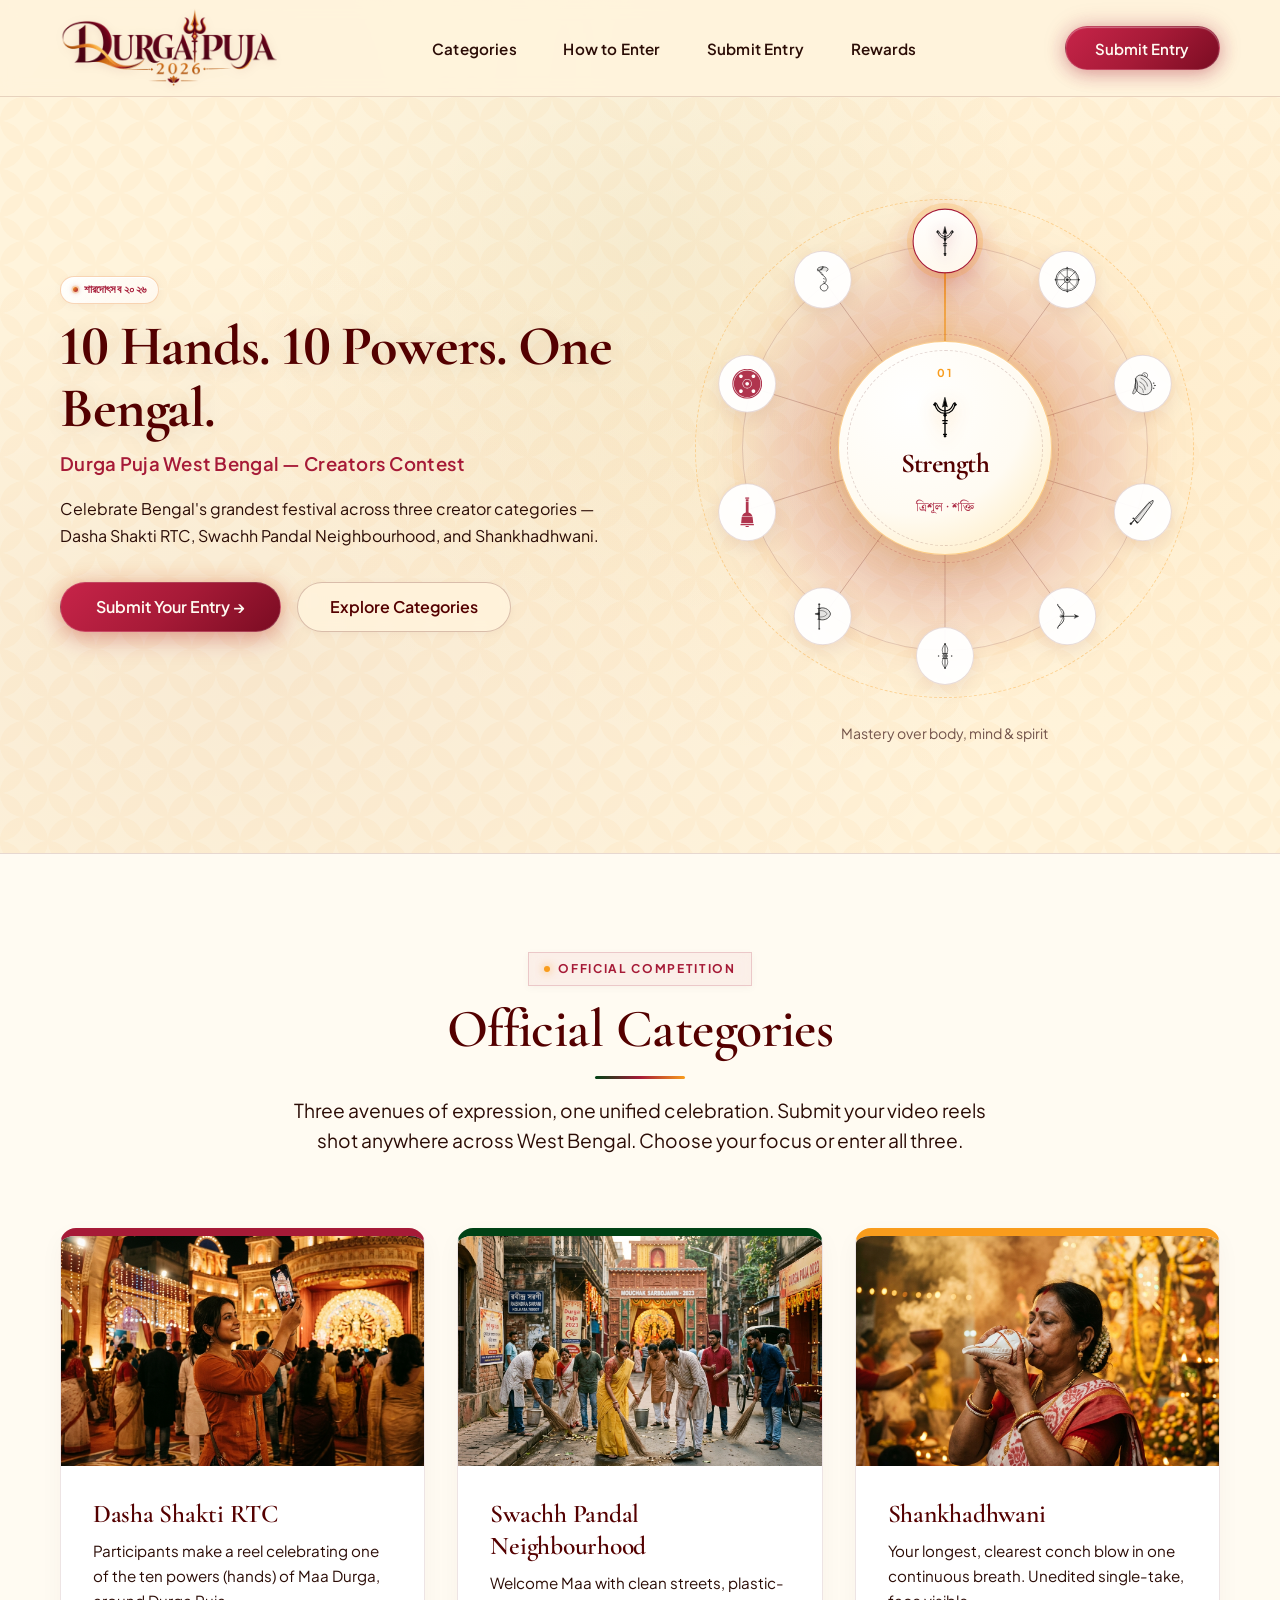
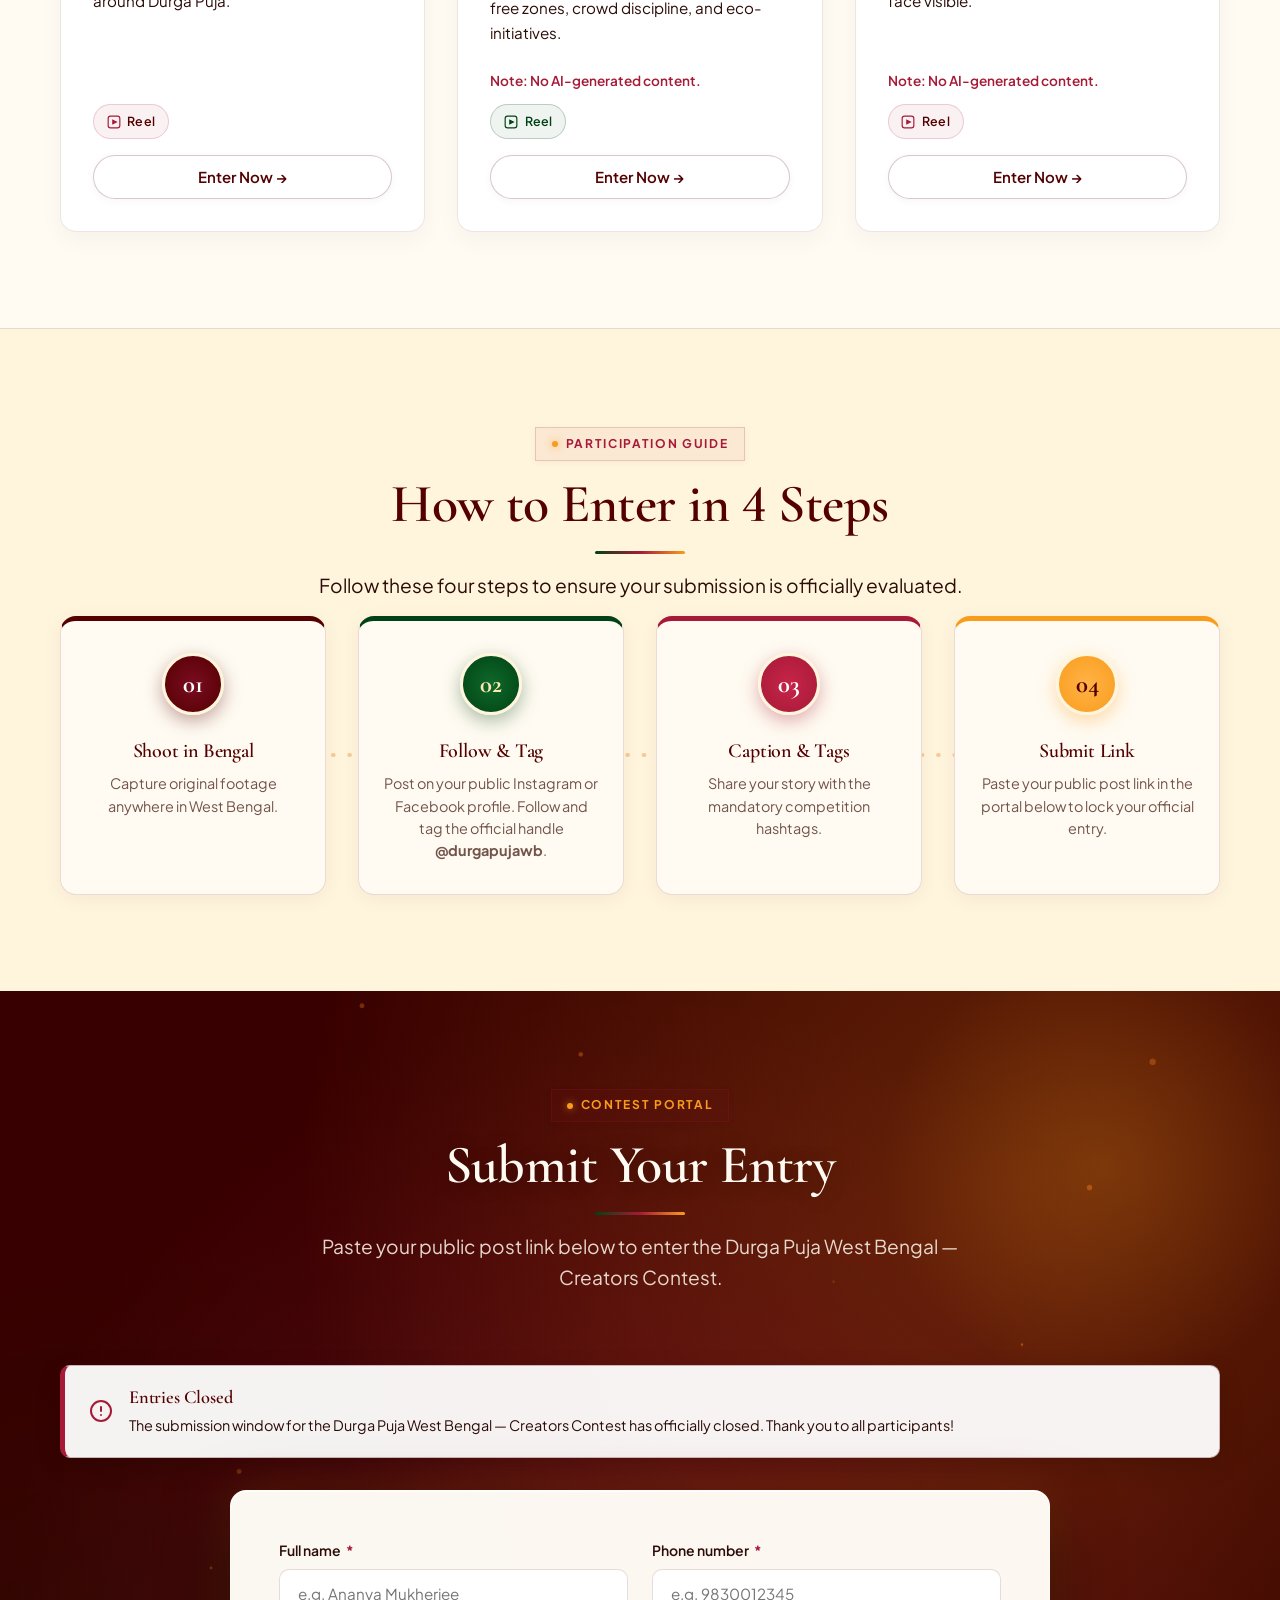
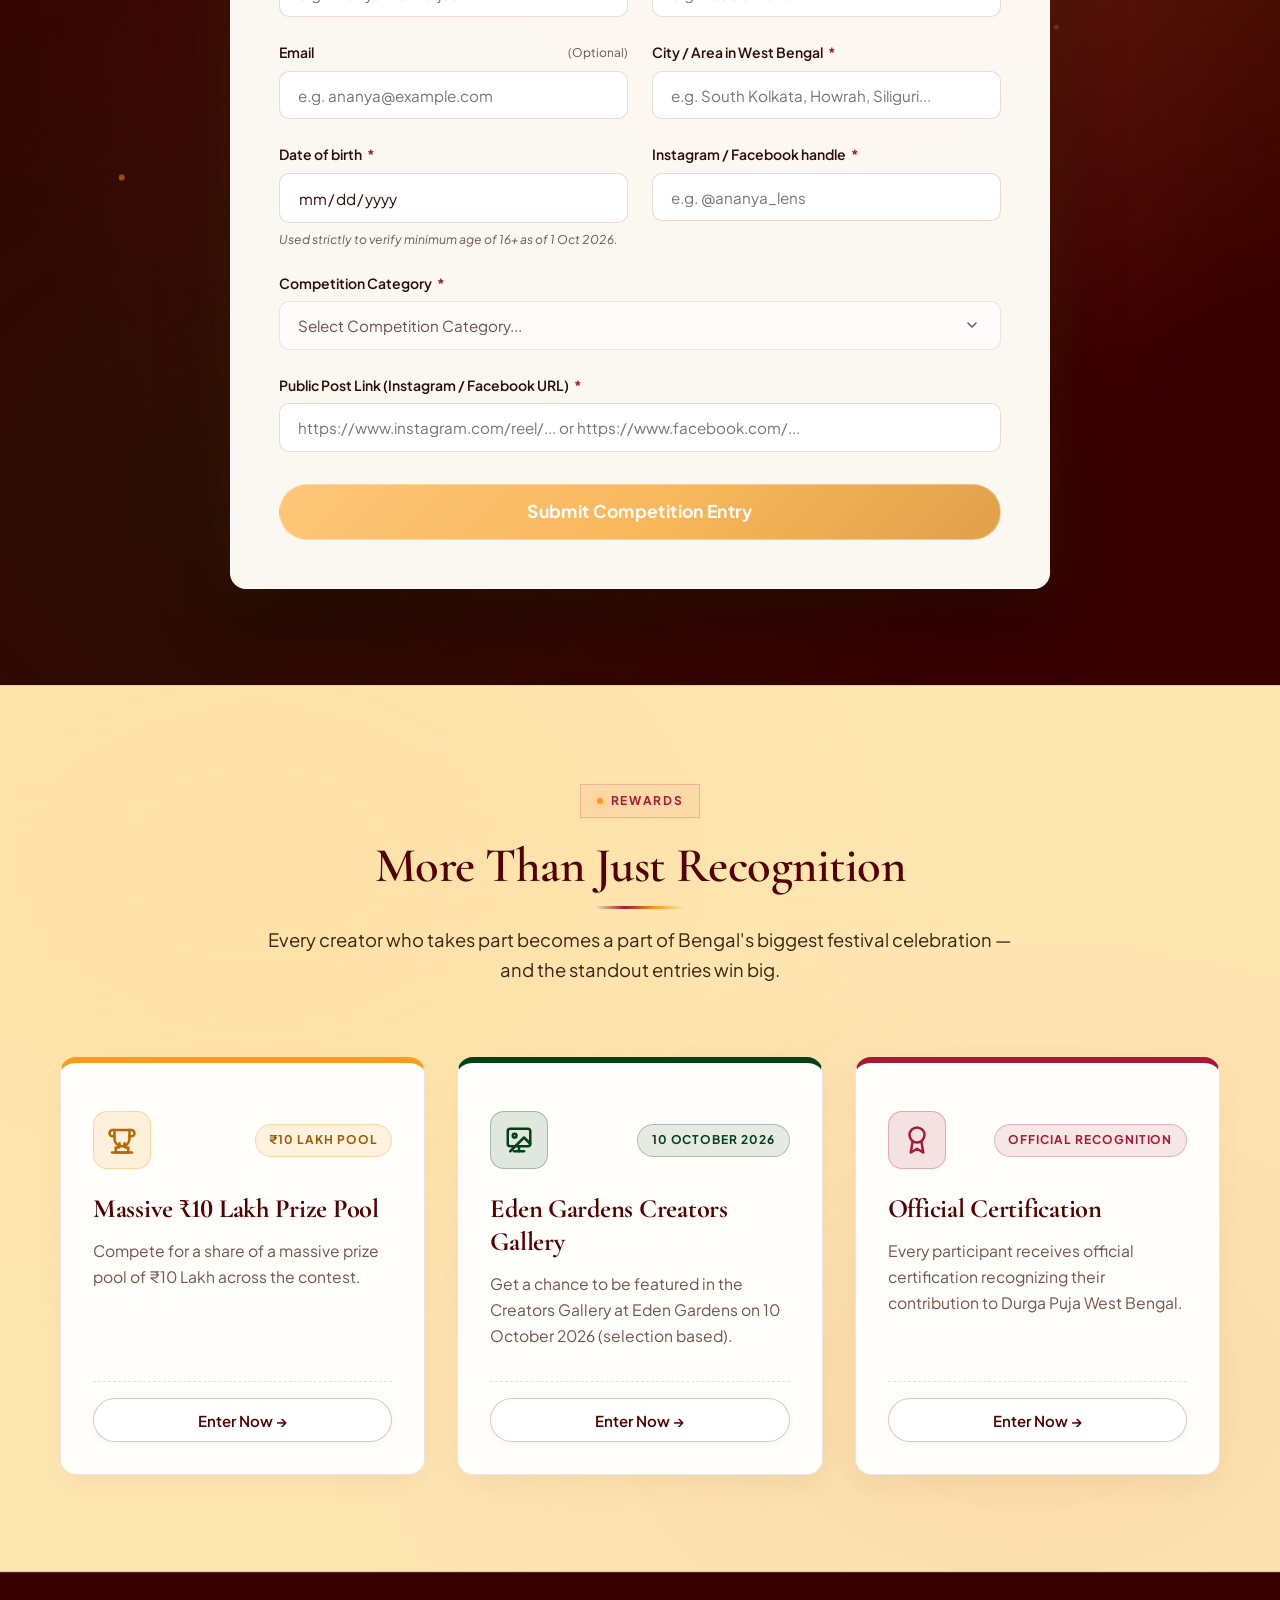
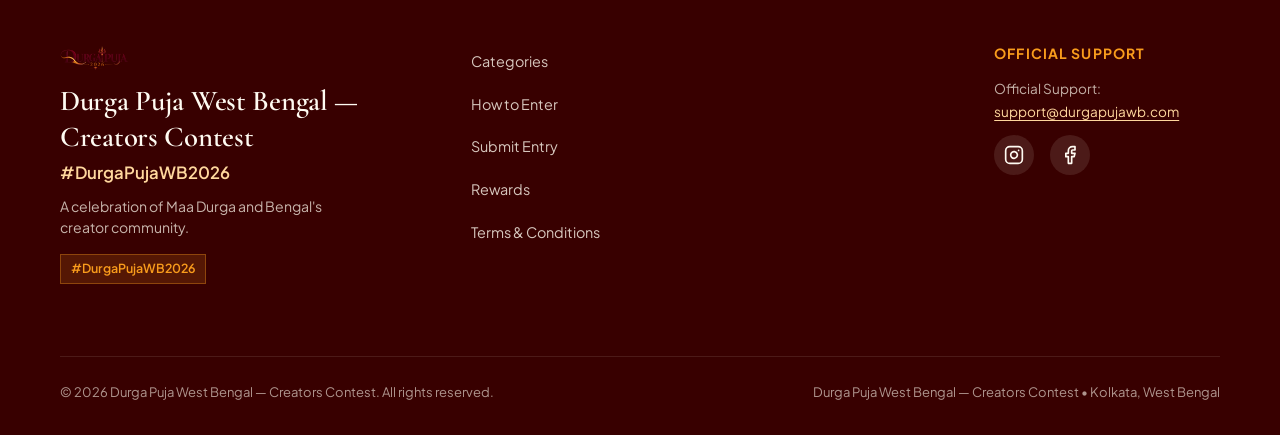
==== commit 7bdb31d8: "Add Rewards section after participation form with 3 reward cards" ====
--- a/index.html
+++ b/index.html
@@ -61,6 +61,7 @@
           <li><a href="#categories" class="nav-link">Categories</a></li>
           <li><a href="#how-to-participate" class="nav-link">How to Enter</a></li>
           <li><a href="#submit" class="nav-link">Submit Entry</a></li>
+          <li><a href="#rewards" class="nav-link">Rewards</a></li>
         </ul>
       </nav>
 
@@ -80,6 +81,7 @@
         <li><a href="#categories">Categories</a></li>
         <li><a href="#how-to-participate">How to Enter</a></li>
         <li><a href="#submit">Submit Entry</a></li>
+        <li><a href="#rewards">Rewards</a></li>
       </ul>
       <a href="#submit" class="btn btn-primary btn-full" style="width:100%;">Submit Entry</a>
     </div>
@@ -621,6 +623,98 @@
       </div>
     </section>
 
+    <!-- ========================================================================
+         5. REWARDS & RECOGNITION SECTION
+         ======================================================================== -->
+    <section class="section rewards-section" id="rewards">
+      <div class="container">
+        <div class="rewards-header scroll-reveal">
+          <span class="eyebrow">Rewards</span>
+          <h2>More Than Just Recognition</h2>
+          <span class="section-title-line" aria-hidden="true"></span>
+          <p class="lead">
+            Every creator who takes part becomes a part of Bengal's biggest festival celebration &mdash; and the standout entries win big.
+          </p>
+        </div>
+
+        <div class="rewards-grid" id="rewards-grid">
+
+          <!-- 1. Massive ₹10 Lakh Prize Pool -->
+          <article class="reward-card reward-card-prize scroll-reveal-scale stagger-1" id="reward-prize-pool">
+            <div class="reward-card-header">
+              <div class="reward-icon-stage stage-gold" aria-hidden="true">
+                <svg width="30" height="30" viewBox="0 0 24 24" fill="none" stroke="currentColor" stroke-width="2" stroke-linecap="round" stroke-linejoin="round">
+                  <path d="M6 9H4.5a2.5 2.5 0 0 1 0-5H6"/>
+                  <path d="M18 9h1.5a2.5 2.5 0 0 0 0-5H18"/>
+                  <path d="M4 22h16"/>
+                  <path d="M10 14.66V17c0 .55-.45 1-1 1H7v4h10v-4h-2c-.55 0-1-.45-1-1v-2.34"/>
+                  <path d="M6 4h12v7a6 6 0 0 1-12 0V4z"/>
+                </svg>
+              </div>
+              <span class="reward-badge badge-gold">₹10 Lakh Pool</span>
+            </div>
+            <div class="reward-card-body">
+              <h3 class="reward-card-title">Massive ₹10 Lakh Prize Pool</h3>
+              <p class="reward-card-desc">
+                Compete for a share of a massive prize pool of ₹10 Lakh across the contest.
+              </p>
+            </div>
+            <div class="reward-card-footer">
+              <a href="#submit" class="btn btn-outline">Enter Now &rarr;</a>
+            </div>
+          </article>
+
+          <!-- 2. Eden Gardens Creators Gallery -->
+          <article class="reward-card reward-card-gallery scroll-reveal-scale stagger-2" id="reward-eden-gallery">
+            <div class="reward-card-header">
+              <div class="reward-icon-stage stage-green" aria-hidden="true">
+                <svg width="30" height="30" viewBox="0 0 24 24" fill="none" stroke="currentColor" stroke-width="2" stroke-linecap="round" stroke-linejoin="round">
+                  <rect x="3" y="3" width="18" height="14" rx="2"/>
+                  <path d="M8 21h8"/>
+                  <path d="M12 17v4"/>
+                  <circle cx="8.5" cy="8.5" r="1.5"/>
+                  <polyline points="21 15 16 10 5 21"/>
+                </svg>
+              </div>
+              <span class="reward-badge badge-green">10 October 2026</span>
+            </div>
+            <div class="reward-card-body">
+              <h3 class="reward-card-title">Eden Gardens Creators Gallery</h3>
+              <p class="reward-card-desc">
+                Get a chance to be featured in the Creators Gallery at Eden Gardens on 10 October 2026 (selection based).
+              </p>
+            </div>
+            <div class="reward-card-footer">
+              <a href="#submit" class="btn btn-outline">Enter Now &rarr;</a>
+            </div>
+          </article>
+
+          <!-- 3. Official Certification -->
+          <article class="reward-card reward-card-certificate scroll-reveal-scale stagger-3" id="reward-certificate">
+            <div class="reward-card-header">
+              <div class="reward-icon-stage stage-crimson" aria-hidden="true">
+                <svg width="30" height="30" viewBox="0 0 24 24" fill="none" stroke="currentColor" stroke-width="2" stroke-linecap="round" stroke-linejoin="round">
+                  <circle cx="12" cy="8" r="6"/>
+                  <path d="M15.477 12.89 17 22l-5-3-5 3 1.523-9.11"/>
+                </svg>
+              </div>
+              <span class="reward-badge badge-crimson">Official Recognition</span>
+            </div>
+            <div class="reward-card-body">
+              <h3 class="reward-card-title">Official Certification</h3>
+              <p class="reward-card-desc">
+                Every participant receives official certification recognizing their contribution to Durga Puja West Bengal.
+              </p>
+            </div>
+            <div class="reward-card-footer">
+              <a href="#submit" class="btn btn-outline">Enter Now &rarr;</a>
+            </div>
+          </article>
+
+        </div>
+      </div>
+    </section>
+
   </main>
 
   <!-- ========================================================================
@@ -651,6 +745,7 @@
             <li><a href="#categories" class="footer-nav-link">Categories</a></li>
             <li><a href="#how-to-participate" class="footer-nav-link">How to Enter</a></li>
             <li><a href="#submit" class="footer-nav-link">Submit Entry</a></li>
+            <li><a href="#rewards" class="footer-nav-link">Rewards</a></li>
             <li><a href="terms.html" class="footer-nav-link">Terms &amp; Conditions</a></li>
           </ul>
         </div>
--- a/css/styles.css
+++ b/css/styles.css
@@ -3695,6 +3695,216 @@
 }
 
 /* ==========================================================================
+   REWARDS SECTION (MORE THAN JUST RECOGNITION)
+   ========================================================================== */
+.rewards-section {
+  background: 
+    radial-gradient(ellipse at 20% 20%, rgba(249, 156, 28, 0.08) 0%, transparent 50%),
+    radial-gradient(ellipse at 80% 80%, rgba(166, 26, 55, 0.06) 0%, transparent 50%),
+    var(--chandan-cream);
+  position: relative;
+  overflow: hidden;
+  border-top: 1px solid rgba(84, 0, 0, 0.1);
+  border-bottom: 1px solid rgba(84, 0, 0, 0.12);
+}
+
+.rewards-header {
+  text-align: center;
+  max-width: 760px;
+  margin: 0 auto var(--space-3xl) auto;
+}
+
+.rewards-header h2 {
+  color: var(--oxblood-dark);
+  font-family: var(--font-editorial);
+  font-size: clamp(2.2rem, 3.8vw, 3.4rem);
+  line-height: 1.15;
+  margin-top: var(--space-xs);
+  margin-bottom: var(--space-xs);
+}
+
+.rewards-header .section-title-line {
+  background: linear-gradient(90deg, transparent, var(--alta-crimson), var(--marigold-amber), transparent);
+}
+
+.rewards-header .lead {
+  color: var(--text-dark);
+  font-size: 1.15rem;
+  line-height: 1.65;
+  opacity: 0.9;
+  margin-top: var(--space-md);
+}
+
+.rewards-grid {
+  display: grid;
+  grid-template-columns: repeat(3, minmax(0, 1fr));
+  gap: var(--space-xl);
+  width: 100%;
+  align-items: stretch;
+}
+
+@media (max-width: 992px) {
+  .rewards-grid {
+    grid-template-columns: repeat(2, 1fr);
+    gap: var(--space-lg);
+    max-width: 860px;
+    margin: 0 auto;
+  }
+}
+
+@media (max-width: 680px) {
+  .rewards-grid {
+    grid-template-columns: 1fr;
+    max-width: 480px;
+    margin: 0 auto;
+  }
+}
+
+.reward-card {
+  background: rgba(255, 255, 255, 0.95);
+  backdrop-filter: blur(8px);
+  -webkit-backdrop-filter: blur(8px);
+  border-radius: var(--radius-xl);
+  border: 1px solid rgba(84, 0, 0, 0.1);
+  padding: var(--space-2xl) var(--space-xl) var(--space-xl) var(--space-xl);
+  display: flex;
+  flex-direction: column;
+  position: relative;
+  overflow: hidden;
+  transition: transform 0.35s cubic-bezier(0.16, 1, 0.3, 1), box-shadow 0.35s ease, border-color var(--transition-fast), background var(--transition-fast);
+  box-shadow: 0 10px 30px rgba(84, 0, 0, 0.05), inset 0 1px 0 rgba(255, 255, 255, 0.9);
+}
+
+.reward-card:hover {
+  transform: translateY(-8px);
+  background: #ffffff;
+  box-shadow: 0 20px 45px rgba(84, 0, 0, 0.12);
+}
+
+.reward-card-prize {
+  border-top: 6px solid var(--marigold-amber);
+}
+.reward-card-prize:hover {
+  border-color: var(--marigold-amber);
+  box-shadow: 0 20px 48px rgba(249, 156, 28, 0.22), 0 0 35px rgba(249, 156, 28, 0.15);
+}
+
+.reward-card-gallery {
+  border-top: 6px solid var(--forest-green);
+}
+.reward-card-gallery:hover {
+  border-color: var(--forest-green);
+  box-shadow: 0 20px 48px rgba(0, 66, 21, 0.2), 0 0 35px rgba(0, 66, 21, 0.15);
+}
+
+.reward-card-certificate {
+  border-top: 6px solid var(--alta-crimson);
+}
+.reward-card-certificate:hover {
+  border-color: var(--alta-crimson);
+  box-shadow: 0 20px 48px rgba(166, 26, 55, 0.2), 0 0 35px rgba(166, 26, 55, 0.15);
+}
+
+.reward-card-header {
+  display: flex;
+  align-items: center;
+  justify-content: space-between;
+  margin-bottom: var(--space-lg);
+}
+
+.reward-icon-stage {
+  width: 58px;
+  height: 58px;
+  border-radius: var(--radius-lg);
+  display: flex;
+  align-items: center;
+  justify-content: center;
+  transition: transform var(--transition-fast);
+}
+
+.reward-card:hover .reward-icon-stage {
+  transform: scale(1.08) rotate(3deg);
+}
+
+.reward-icon-stage.stage-gold {
+  background: rgba(249, 156, 28, 0.14);
+  color: #b86900;
+  border: 1px solid rgba(249, 156, 28, 0.32);
+}
+
+.reward-icon-stage.stage-green {
+  background: rgba(0, 66, 21, 0.12);
+  color: var(--forest-green);
+  border: 1px solid rgba(0, 66, 21, 0.28);
+}
+
+.reward-icon-stage.stage-crimson {
+  background: rgba(166, 26, 55, 0.12);
+  color: var(--alta-crimson);
+  border: 1px solid rgba(166, 26, 55, 0.28);
+}
+
+.reward-badge {
+  font-size: 0.75rem;
+  font-weight: 700;
+  text-transform: uppercase;
+  letter-spacing: 0.08em;
+  padding: 0.35rem 0.85rem;
+  border-radius: var(--radius-pill);
+}
+
+.reward-badge.badge-gold {
+  background: rgba(249, 156, 28, 0.12);
+  color: #9c5c00;
+  border: 1px solid rgba(249, 156, 28, 0.3);
+}
+
+.reward-badge.badge-green {
+  background: rgba(0, 66, 21, 0.1);
+  color: var(--forest-green);
+  border: 1px solid rgba(0, 66, 21, 0.25);
+}
+
+.reward-badge.badge-crimson {
+  background: rgba(166, 26, 55, 0.1);
+  color: var(--alta-crimson);
+  border: 1px solid rgba(166, 26, 55, 0.25);
+}
+
+.reward-card-body {
+  flex: 1;
+  display: flex;
+  flex-direction: column;
+}
+
+.reward-card-title {
+  font-family: var(--font-editorial);
+  font-size: 1.65rem;
+  line-height: 1.25;
+  color: var(--oxblood-dark);
+  margin-bottom: var(--space-sm);
+  font-weight: 700;
+}
+
+.reward-card-desc {
+  font-size: 0.98rem;
+  line-height: 1.65;
+  color: var(--muted-text);
+  margin-bottom: var(--space-xl);
+  flex: 1;
+}
+
+.reward-card-footer {
+  margin-top: auto;
+  padding-top: var(--space-md);
+  border-top: 1px dashed rgba(84, 0, 0, 0.12);
+}
+
+.reward-card-footer .btn {
+  width: 100%;
+}
+
+/* ==========================================================================
    FOOTER
    ========================================================================== */
 .site-footer {
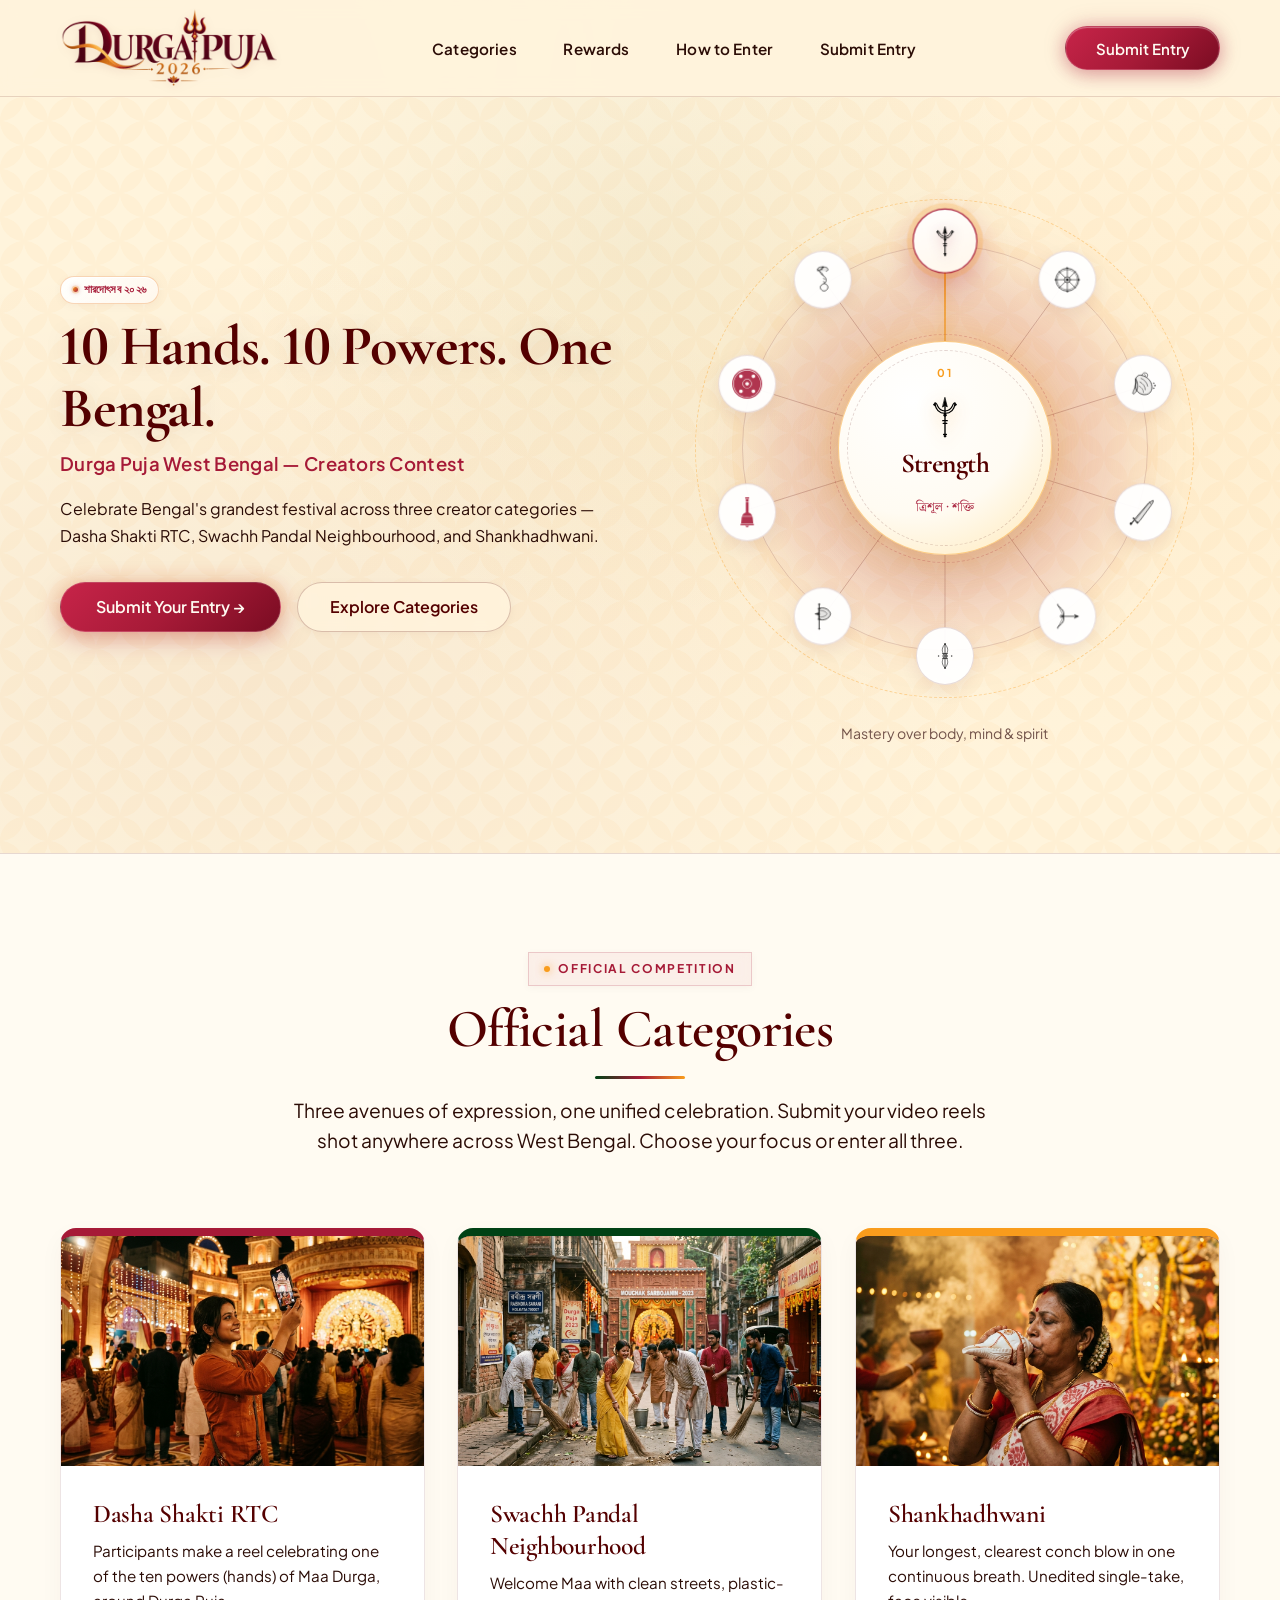
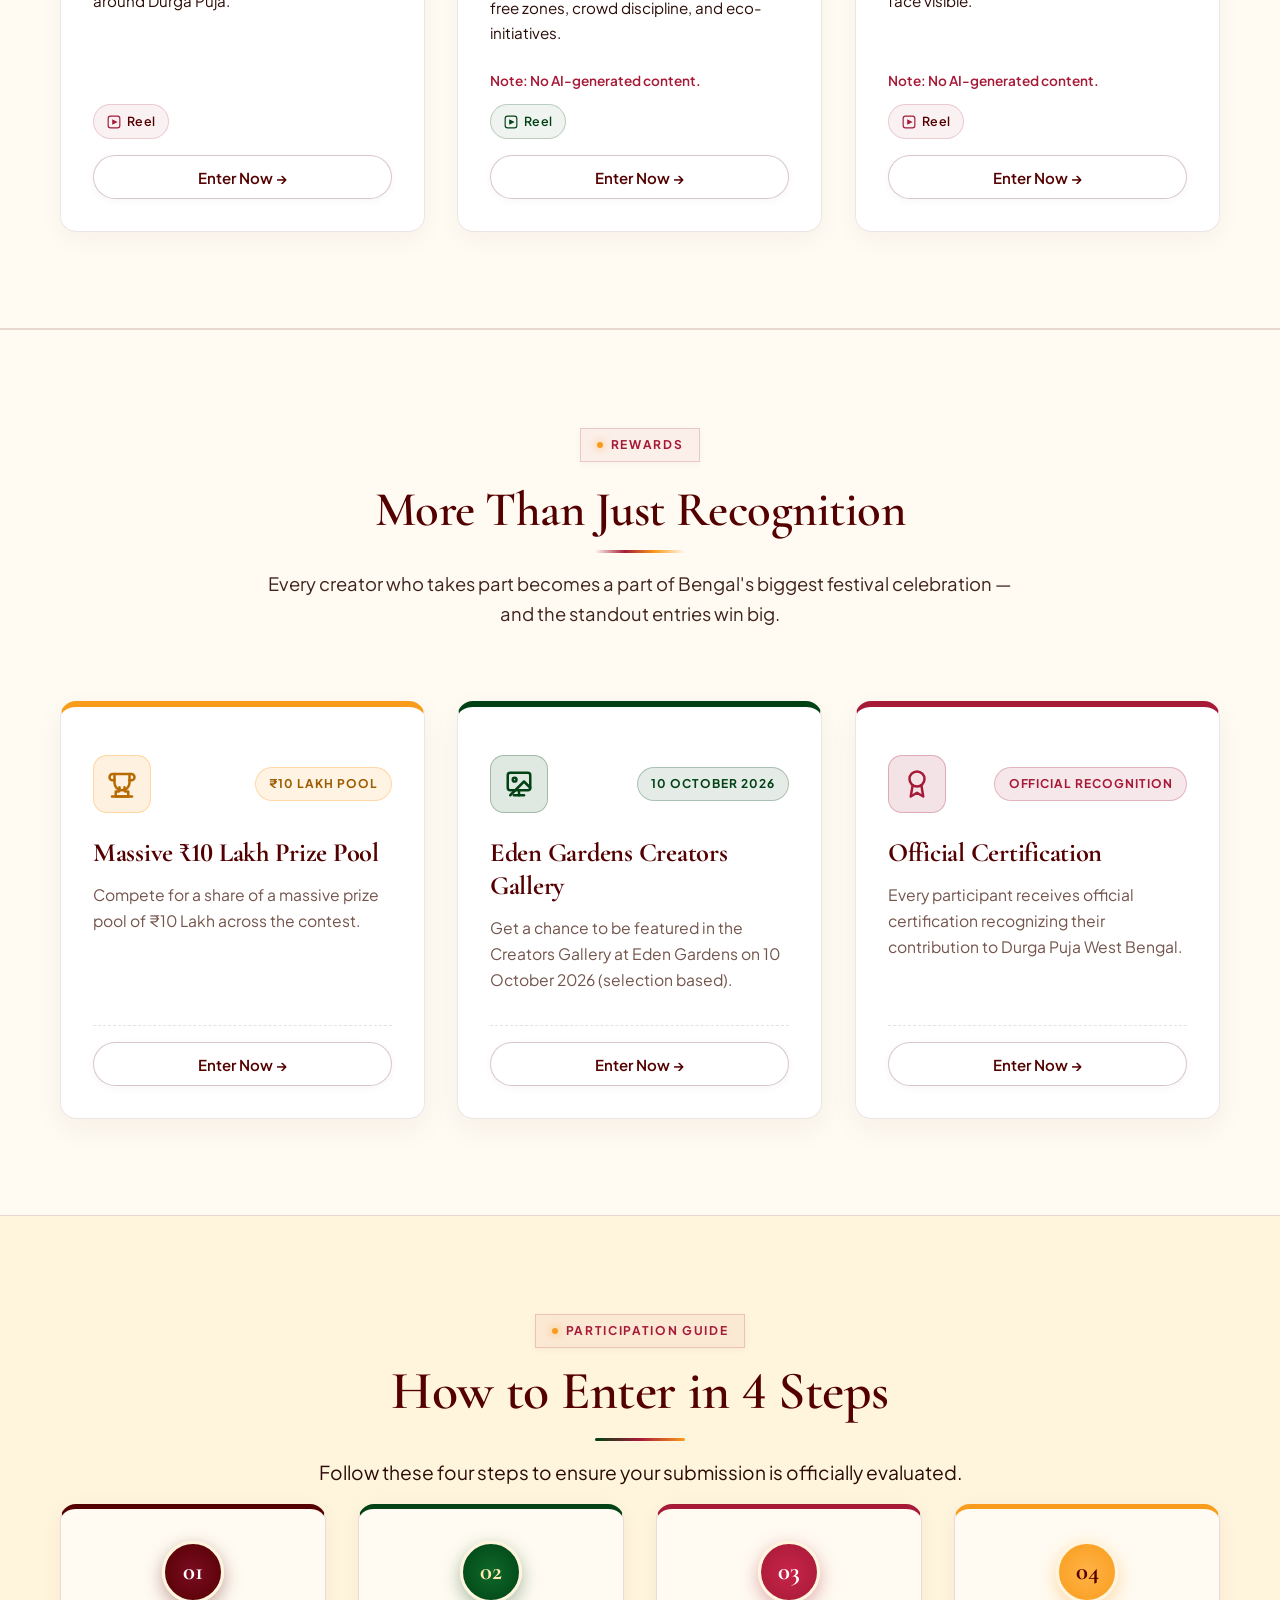
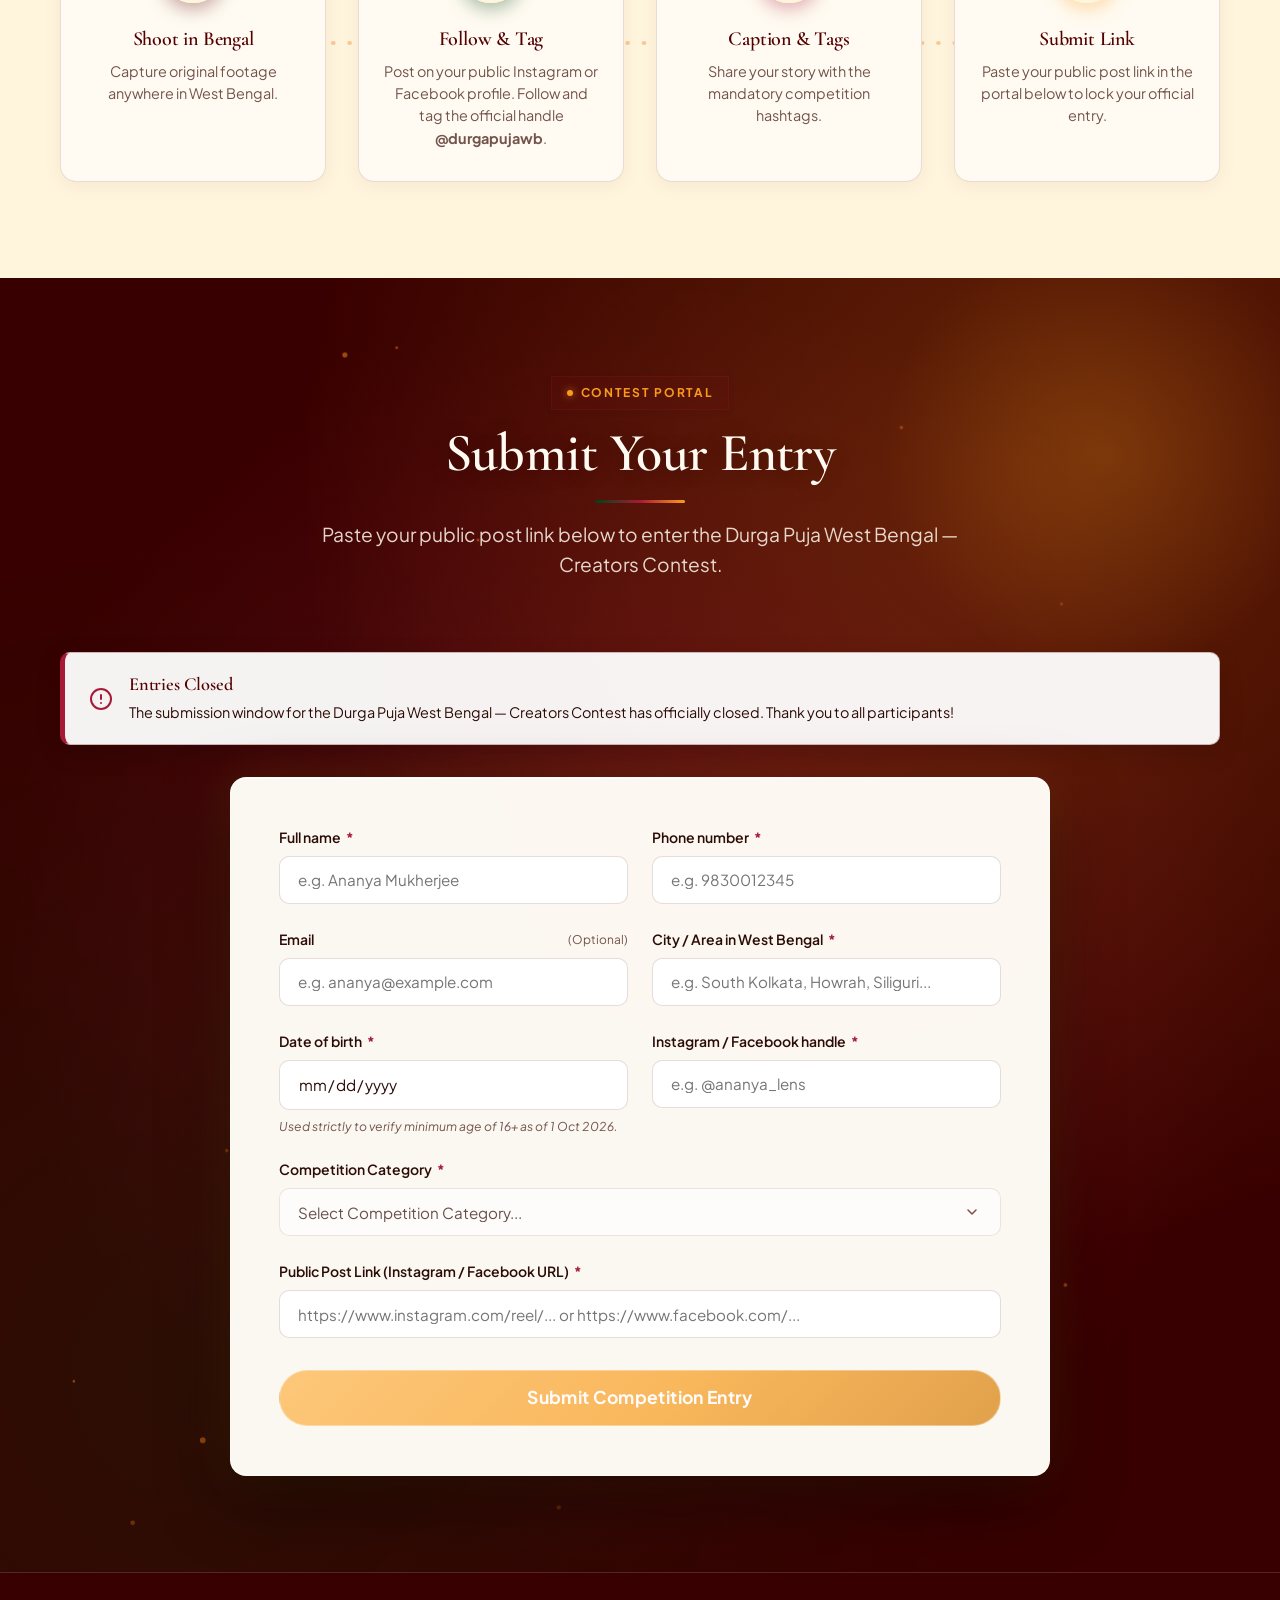
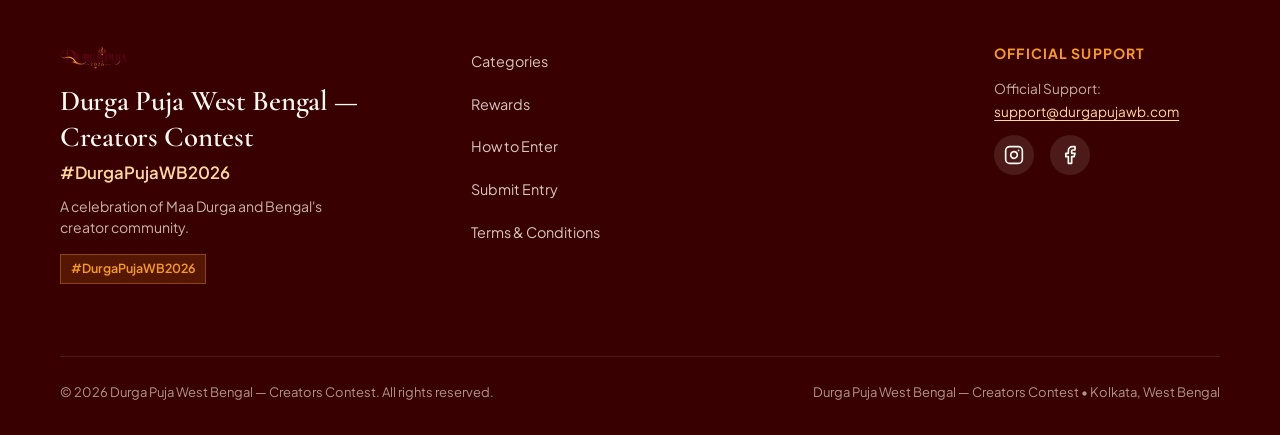
==== commit b0ff710f: "Move Rewards section immediately after Categories section and update navigation order" ====
--- a/index.html
+++ b/index.html
@@ -59,9 +59,9 @@
       <nav aria-label="Main navigation">
         <ul class="nav-links">
           <li><a href="#categories" class="nav-link">Categories</a></li>
+          <li><a href="#rewards" class="nav-link">Rewards</a></li>
           <li><a href="#how-to-participate" class="nav-link">How to Enter</a></li>
           <li><a href="#submit" class="nav-link">Submit Entry</a></li>
-          <li><a href="#rewards" class="nav-link">Rewards</a></li>
         </ul>
       </nav>
 
@@ -79,9 +79,9 @@
     <div class="mobile-menu-drawer" id="mobile-drawer">
       <ul class="mobile-menu-links">
         <li><a href="#categories">Categories</a></li>
+        <li><a href="#rewards">Rewards</a></li>
         <li><a href="#how-to-participate">How to Enter</a></li>
         <li><a href="#submit">Submit Entry</a></li>
-        <li><a href="#rewards">Rewards</a></li>
       </ul>
       <a href="#submit" class="btn btn-primary btn-full" style="width:100%;">Submit Entry</a>
     </div>
@@ -330,7 +330,99 @@
     </section>
 
     <!-- ========================================================================
-         4. HOW TO PARTICIPATE (4 SIMPLE STEPS)
+         4. REWARDS & RECOGNITION SECTION
+         ======================================================================== -->
+    <section class="section rewards-section" id="rewards">
+      <div class="container">
+        <div class="rewards-header scroll-reveal">
+          <span class="eyebrow">Rewards</span>
+          <h2>More Than Just Recognition</h2>
+          <span class="section-title-line" aria-hidden="true"></span>
+          <p class="lead">
+            Every creator who takes part becomes a part of Bengal's biggest festival celebration &mdash; and the standout entries win big.
+          </p>
+        </div>
+
+        <div class="rewards-grid" id="rewards-grid">
+
+          <!-- 1. Massive ₹10 Lakh Prize Pool -->
+          <article class="reward-card reward-card-prize scroll-reveal-scale stagger-1" id="reward-prize-pool">
+            <div class="reward-card-header">
+              <div class="reward-icon-stage stage-gold" aria-hidden="true">
+                <svg width="30" height="30" viewBox="0 0 24 24" fill="none" stroke="currentColor" stroke-width="2" stroke-linecap="round" stroke-linejoin="round">
+                  <path d="M6 9H4.5a2.5 2.5 0 0 1 0-5H6"/>
+                  <path d="M18 9h1.5a2.5 2.5 0 0 0 0-5H18"/>
+                  <path d="M4 22h16"/>
+                  <path d="M10 14.66V17c0 .55-.45 1-1 1H7v4h10v-4h-2c-.55 0-1-.45-1-1v-2.34"/>
+                  <path d="M6 4h12v7a6 6 0 0 1-12 0V4z"/>
+                </svg>
+              </div>
+              <span class="reward-badge badge-gold">₹10 Lakh Pool</span>
+            </div>
+            <div class="reward-card-body">
+              <h3 class="reward-card-title">Massive ₹10 Lakh Prize Pool</h3>
+              <p class="reward-card-desc">
+                Compete for a share of a massive prize pool of ₹10 Lakh across the contest.
+              </p>
+            </div>
+            <div class="reward-card-footer">
+              <a href="#submit" class="btn btn-outline">Enter Now &rarr;</a>
+            </div>
+          </article>
+
+          <!-- 2. Eden Gardens Creators Gallery -->
+          <article class="reward-card reward-card-gallery scroll-reveal-scale stagger-2" id="reward-eden-gallery">
+            <div class="reward-card-header">
+              <div class="reward-icon-stage stage-green" aria-hidden="true">
+                <svg width="30" height="30" viewBox="0 0 24 24" fill="none" stroke="currentColor" stroke-width="2" stroke-linecap="round" stroke-linejoin="round">
+                  <rect x="3" y="3" width="18" height="14" rx="2"/>
+                  <path d="M8 21h8"/>
+                  <path d="M12 17v4"/>
+                  <circle cx="8.5" cy="8.5" r="1.5"/>
+                  <polyline points="21 15 16 10 5 21"/>
+                </svg>
+              </div>
+              <span class="reward-badge badge-green">10 October 2026</span>
+            </div>
+            <div class="reward-card-body">
+              <h3 class="reward-card-title">Eden Gardens Creators Gallery</h3>
+              <p class="reward-card-desc">
+                Get a chance to be featured in the Creators Gallery at Eden Gardens on 10 October 2026 (selection based).
+              </p>
+            </div>
+            <div class="reward-card-footer">
+              <a href="#submit" class="btn btn-outline">Enter Now &rarr;</a>
+            </div>
+          </article>
+
+          <!-- 3. Official Certification -->
+          <article class="reward-card reward-card-certificate scroll-reveal-scale stagger-3" id="reward-certificate">
+            <div class="reward-card-header">
+              <div class="reward-icon-stage stage-crimson" aria-hidden="true">
+                <svg width="30" height="30" viewBox="0 0 24 24" fill="none" stroke="currentColor" stroke-width="2" stroke-linecap="round" stroke-linejoin="round">
+                  <circle cx="12" cy="8" r="6"/>
+                  <path d="M15.477 12.89 17 22l-5-3-5 3 1.523-9.11"/>
+                </svg>
+              </div>
+              <span class="reward-badge badge-crimson">Official Recognition</span>
+            </div>
+            <div class="reward-card-body">
+              <h3 class="reward-card-title">Official Certification</h3>
+              <p class="reward-card-desc">
+                Every participant receives official certification recognizing their contribution to Durga Puja West Bengal.
+              </p>
+            </div>
+            <div class="reward-card-footer">
+              <a href="#submit" class="btn btn-outline">Enter Now &rarr;</a>
+            </div>
+          </article>
+
+        </div>
+      </div>
+    </section>
+
+    <!-- ========================================================================
+         5. HOW TO PARTICIPATE (4 SIMPLE STEPS)
          ======================================================================== -->
     <section class="section steps-section" id="how-to-participate">
       <div class="container">
@@ -623,98 +715,6 @@
       </div>
     </section>
 
-    <!-- ========================================================================
-         5. REWARDS & RECOGNITION SECTION
-         ======================================================================== -->
-    <section class="section rewards-section" id="rewards">
-      <div class="container">
-        <div class="rewards-header scroll-reveal">
-          <span class="eyebrow">Rewards</span>
-          <h2>More Than Just Recognition</h2>
-          <span class="section-title-line" aria-hidden="true"></span>
-          <p class="lead">
-            Every creator who takes part becomes a part of Bengal's biggest festival celebration &mdash; and the standout entries win big.
-          </p>
-        </div>
-
-        <div class="rewards-grid" id="rewards-grid">
-
-          <!-- 1. Massive ₹10 Lakh Prize Pool -->
-          <article class="reward-card reward-card-prize scroll-reveal-scale stagger-1" id="reward-prize-pool">
-            <div class="reward-card-header">
-              <div class="reward-icon-stage stage-gold" aria-hidden="true">
-                <svg width="30" height="30" viewBox="0 0 24 24" fill="none" stroke="currentColor" stroke-width="2" stroke-linecap="round" stroke-linejoin="round">
-                  <path d="M6 9H4.5a2.5 2.5 0 0 1 0-5H6"/>
-                  <path d="M18 9h1.5a2.5 2.5 0 0 0 0-5H18"/>
-                  <path d="M4 22h16"/>
-                  <path d="M10 14.66V17c0 .55-.45 1-1 1H7v4h10v-4h-2c-.55 0-1-.45-1-1v-2.34"/>
-                  <path d="M6 4h12v7a6 6 0 0 1-12 0V4z"/>
-                </svg>
-              </div>
-              <span class="reward-badge badge-gold">₹10 Lakh Pool</span>
-            </div>
-            <div class="reward-card-body">
-              <h3 class="reward-card-title">Massive ₹10 Lakh Prize Pool</h3>
-              <p class="reward-card-desc">
-                Compete for a share of a massive prize pool of ₹10 Lakh across the contest.
-              </p>
-            </div>
-            <div class="reward-card-footer">
-              <a href="#submit" class="btn btn-outline">Enter Now &rarr;</a>
-            </div>
-          </article>
-
-          <!-- 2. Eden Gardens Creators Gallery -->
-          <article class="reward-card reward-card-gallery scroll-reveal-scale stagger-2" id="reward-eden-gallery">
-            <div class="reward-card-header">
-              <div class="reward-icon-stage stage-green" aria-hidden="true">
-                <svg width="30" height="30" viewBox="0 0 24 24" fill="none" stroke="currentColor" stroke-width="2" stroke-linecap="round" stroke-linejoin="round">
-                  <rect x="3" y="3" width="18" height="14" rx="2"/>
-                  <path d="M8 21h8"/>
-                  <path d="M12 17v4"/>
-                  <circle cx="8.5" cy="8.5" r="1.5"/>
-                  <polyline points="21 15 16 10 5 21"/>
-                </svg>
-              </div>
-              <span class="reward-badge badge-green">10 October 2026</span>
-            </div>
-            <div class="reward-card-body">
-              <h3 class="reward-card-title">Eden Gardens Creators Gallery</h3>
-              <p class="reward-card-desc">
-                Get a chance to be featured in the Creators Gallery at Eden Gardens on 10 October 2026 (selection based).
-              </p>
-            </div>
-            <div class="reward-card-footer">
-              <a href="#submit" class="btn btn-outline">Enter Now &rarr;</a>
-            </div>
-          </article>
-
-          <!-- 3. Official Certification -->
-          <article class="reward-card reward-card-certificate scroll-reveal-scale stagger-3" id="reward-certificate">
-            <div class="reward-card-header">
-              <div class="reward-icon-stage stage-crimson" aria-hidden="true">
-                <svg width="30" height="30" viewBox="0 0 24 24" fill="none" stroke="currentColor" stroke-width="2" stroke-linecap="round" stroke-linejoin="round">
-                  <circle cx="12" cy="8" r="6"/>
-                  <path d="M15.477 12.89 17 22l-5-3-5 3 1.523-9.11"/>
-                </svg>
-              </div>
-              <span class="reward-badge badge-crimson">Official Recognition</span>
-            </div>
-            <div class="reward-card-body">
-              <h3 class="reward-card-title">Official Certification</h3>
-              <p class="reward-card-desc">
-                Every participant receives official certification recognizing their contribution to Durga Puja West Bengal.
-              </p>
-            </div>
-            <div class="reward-card-footer">
-              <a href="#submit" class="btn btn-outline">Enter Now &rarr;</a>
-            </div>
-          </article>
-
-        </div>
-      </div>
-    </section>
-
   </main>
 
   <!-- ========================================================================
@@ -743,9 +743,9 @@
         <div class="footer-nav">
           <ul class="footer-nav-list">
             <li><a href="#categories" class="footer-nav-link">Categories</a></li>
+            <li><a href="#rewards" class="footer-nav-link">Rewards</a></li>
             <li><a href="#how-to-participate" class="footer-nav-link">How to Enter</a></li>
             <li><a href="#submit" class="footer-nav-link">Submit Entry</a></li>
-            <li><a href="#rewards" class="footer-nav-link">Rewards</a></li>
             <li><a href="terms.html" class="footer-nav-link">Terms &amp; Conditions</a></li>
           </ul>
         </div>
--- a/css/styles.css
+++ b/css/styles.css
@@ -211,9 +211,10 @@
   border-radius: var(--radius-pill);
   border: 1px solid transparent;
   cursor: pointer;
-  transition: transform var(--transition-fast), background-color var(--transition-fast), box-shadow var(--transition-fast), border-color var(--transition-fast);
+  transition: transform var(--transition-fast), background var(--transition-fast), background-color var(--transition-fast), box-shadow var(--transition-fast), border-color var(--transition-fast), color var(--transition-fast);
   text-decoration: none;
   line-height: 1;
+  will-change: transform;
 }
 
 .btn:hover {
@@ -464,6 +465,7 @@
   position: relative;
   padding: 0.5rem 0.5rem;
   white-space: nowrap;
+  transition: color var(--transition-fast);
 }
 
 .nav-link::after {
@@ -474,7 +476,7 @@
   width: 0;
   height: 2px;
   background-color: var(--alta-crimson);
-  transition: width var(--transition-fast);
+  transition: width var(--transition-smooth);
 }
 
 .nav-link:hover {
@@ -802,14 +804,16 @@
   align-items: center;
   justify-content: center;
   padding: 0;
-  transition: transform 0.35s cubic-bezier(0.22, 1, 0.36, 1), background 0.25s ease, border-color 0.25s ease, box-shadow 0.25s ease;
+  transition: transform var(--transition-smooth), background var(--transition-fast), border-color var(--transition-fast), box-shadow var(--transition-fast);
+  will-change: transform;
 }
 
 .hub-hand img {
   width: 30px;
   height: 30px;
   opacity: 0.88;
-  transition: transform 0.3s ease, opacity 0.25s ease, filter 0.25s ease;
+  transition: transform var(--transition-smooth), opacity var(--transition-fast), filter var(--transition-fast);
+  will-change: transform;
 }
 
 .hub-hand .hand-num {
@@ -1555,9 +1559,10 @@
   overflow: hidden;
   display: flex;
   flex-direction: column;
-  transition: transform 0.3s cubic-bezier(0.16, 1, 0.3, 1), box-shadow 0.3s ease, border-color var(--transition-fast), background var(--transition-fast);
+  transition: transform var(--transition-smooth), box-shadow var(--transition-smooth), border-color var(--transition-fast), background var(--transition-fast);
   position: relative;
   box-shadow: 0 8px 24px rgba(84, 0, 0, 0.04), inset 0 1px 0 rgba(255, 255, 255, 0.8);
+  will-change: transform, box-shadow;
 }
 
 .card-specular-glare {
@@ -1695,7 +1700,8 @@
   width: 100%;
   height: 100%;
   object-fit: cover;
-  transition: transform var(--transition-slow);
+  transition: transform 0.65s cubic-bezier(0.22, 1, 0.36, 1);
+  will-change: transform;
 }
 
 .challenge-card:hover .challenge-media-wrap img {
@@ -2023,7 +2029,8 @@
   padding: var(--space-xl) var(--space-lg);
   text-align: center;
   box-shadow: var(--shadow-subtle);
-  transition: transform var(--transition-fast), box-shadow var(--transition-fast), border-color var(--transition-fast);
+  transition: transform var(--transition-smooth), box-shadow var(--transition-smooth), border-color var(--transition-fast);
+  will-change: transform, box-shadow;
 }
 
 .step-card:hover {
@@ -2923,6 +2930,8 @@
   box-shadow: 0 8px 28px rgba(249, 156, 28, 0.45), 0 0 35px rgba(249, 156, 28, 0.25), var(--highlight-inner-top);
   color: #fff;
   border-radius: var(--radius-pill);
+  transition: transform var(--transition-fast), background var(--transition-fast), box-shadow var(--transition-fast);
+  will-change: transform;
 }
 
 .form-submit-btn:hover {
@@ -3698,14 +3707,11 @@
    REWARDS SECTION (MORE THAN JUST RECOGNITION)
    ========================================================================== */
 .rewards-section {
-  background: 
-    radial-gradient(ellipse at 20% 20%, rgba(249, 156, 28, 0.08) 0%, transparent 50%),
-    radial-gradient(ellipse at 80% 80%, rgba(166, 26, 55, 0.06) 0%, transparent 50%),
-    var(--chandan-cream);
+  background-color: var(--warm-off-white);
   position: relative;
   overflow: hidden;
-  border-top: 1px solid rgba(84, 0, 0, 0.1);
-  border-bottom: 1px solid rgba(84, 0, 0, 0.12);
+  border-top: 1px solid var(--border-color);
+  border-bottom: 1px solid var(--border-color);
 }
 
 .rewards-header {
@@ -3771,8 +3777,9 @@
   flex-direction: column;
   position: relative;
   overflow: hidden;
-  transition: transform 0.35s cubic-bezier(0.16, 1, 0.3, 1), box-shadow 0.35s ease, border-color var(--transition-fast), background var(--transition-fast);
+  transition: transform var(--transition-smooth), box-shadow var(--transition-smooth), border-color var(--transition-fast), background var(--transition-fast);
   box-shadow: 0 10px 30px rgba(84, 0, 0, 0.05), inset 0 1px 0 rgba(255, 255, 255, 0.9);
+  will-change: transform, box-shadow;
 }
 
 .reward-card:hover {
@@ -3819,7 +3826,8 @@
   display: flex;
   align-items: center;
   justify-content: center;
-  transition: transform var(--transition-fast);
+  transition: transform var(--transition-smooth);
+  will-change: transform;
 }
 
 .reward-card:hover .reward-icon-stage {
@@ -4022,10 +4030,13 @@
 .footer-nav-link {
   font-size: 0.9rem;
   color: rgba(255, 249, 237, 0.8);
+  transition: color var(--transition-fast), transform var(--transition-fast);
+  display: inline-block;
 }
 
 .footer-nav-link:hover {
   color: var(--saffron-orange);
+  transform: translateX(4px);
 }
 
 .footer-social h4 {
@@ -4068,13 +4079,15 @@
   align-items: center;
   justify-content: center;
   color: var(--warm-off-white);
-  transition: all var(--transition-fast);
+  transition: transform var(--transition-fast), background-color var(--transition-fast), color var(--transition-fast), box-shadow var(--transition-fast);
+  will-change: transform;
 }
 
 .social-btn:hover {
   background-color: var(--saffron-orange);
   color: #fff;
-  transform: translateY(-2px);
+  transform: translateY(-3px);
+  box-shadow: 0 6px 16px rgba(249, 156, 28, 0.35);
 }
 
 .footer-bottom {
@@ -4312,23 +4325,65 @@
 
 .scroll-reveal-scale {
   opacity: 0;
-  transform: scale(0.92) translateY(20px);
-  transition: opacity 0.85s cubic-bezier(0.16, 1, 0.3, 1), transform 0.85s cubic-bezier(0.16, 1, 0.3, 1);
+  transform: scale(0.94) translateY(20px);
+  transition: opacity 0.75s cubic-bezier(0.16, 1, 0.3, 1), transform 0.75s cubic-bezier(0.16, 1, 0.3, 1);
   will-change: opacity, transform;
 }
 
 .scroll-reveal-scale.revealed {
   opacity: 1;
   transform: scale(1) translateY(0);
-  will-change: auto;
-}
-
-/* Stagger delays for grid items */
-.stagger-1 { transition-delay: 0.08s; }
-.stagger-2 { transition-delay: 0.16s; }
-.stagger-3 { transition-delay: 0.24s; }
-.stagger-4 { transition-delay: 0.32s; }
-.stagger-5 { transition-delay: 0.4s; }
+}
+
+/* Stagger delays ONLY for initial unrevealed entrance animation */
+.scroll-reveal:not(.revealed).stagger-1,
+.scroll-reveal-scale:not(.revealed).stagger-1 { transition-delay: 0.08s; }
+
+.scroll-reveal:not(.revealed).stagger-2,
+.scroll-reveal-scale:not(.revealed).stagger-2 { transition-delay: 0.16s; }
+
+.scroll-reveal:not(.revealed).stagger-3,
+.scroll-reveal-scale:not(.revealed).stagger-3 { transition-delay: 0.24s; }
+
+.scroll-reveal:not(.revealed).stagger-4,
+.scroll-reveal-scale:not(.revealed).stagger-4 { transition-delay: 0.32s; }
+
+.scroll-reveal:not(.revealed).stagger-5,
+.scroll-reveal-scale:not(.revealed).stagger-5 { transition-delay: 0.4s; }
+
+/* Clear all transition delays once revealed so hovers never stutter or lag */
+.revealed,
+.revealed * {
+  transition-delay: 0s !important;
+}
+
+/* Comprehensive Butter-Smooth Card Hover Transitions (Guaranteed Synchronized Lift & Shadow) */
+.challenge-card,
+.reward-card,
+.step-card {
+  transition: transform 0.35s cubic-bezier(0.22, 1, 0.36, 1),
+              box-shadow 0.35s cubic-bezier(0.22, 1, 0.36, 1),
+              border-color 0.35s cubic-bezier(0.22, 1, 0.36, 1),
+              background-color 0.35s cubic-bezier(0.22, 1, 0.36, 1) !important;
+  transition-delay: 0s !important;
+  will-change: transform, box-shadow;
+}
+
+.challenge-card:hover,
+.reward-card:hover,
+.step-card:hover,
+#card-reel-challenge:hover,
+#card-swachhta-challenge:hover,
+#card-shankha-challenge:hover,
+#reward-prize-pool:hover,
+#reward-eden-gallery:hover,
+#reward-certificate:hover {
+  transition: transform 0.35s cubic-bezier(0.22, 1, 0.36, 1),
+              box-shadow 0.35s cubic-bezier(0.22, 1, 0.36, 1),
+              border-color 0.35s cubic-bezier(0.22, 1, 0.36, 1),
+              background-color 0.35s cubic-bezier(0.22, 1, 0.36, 1) !important;
+  transition-delay: 0s !important;
+}
 
 @media (max-width: 768px) {
   .scroll-reveal-left,
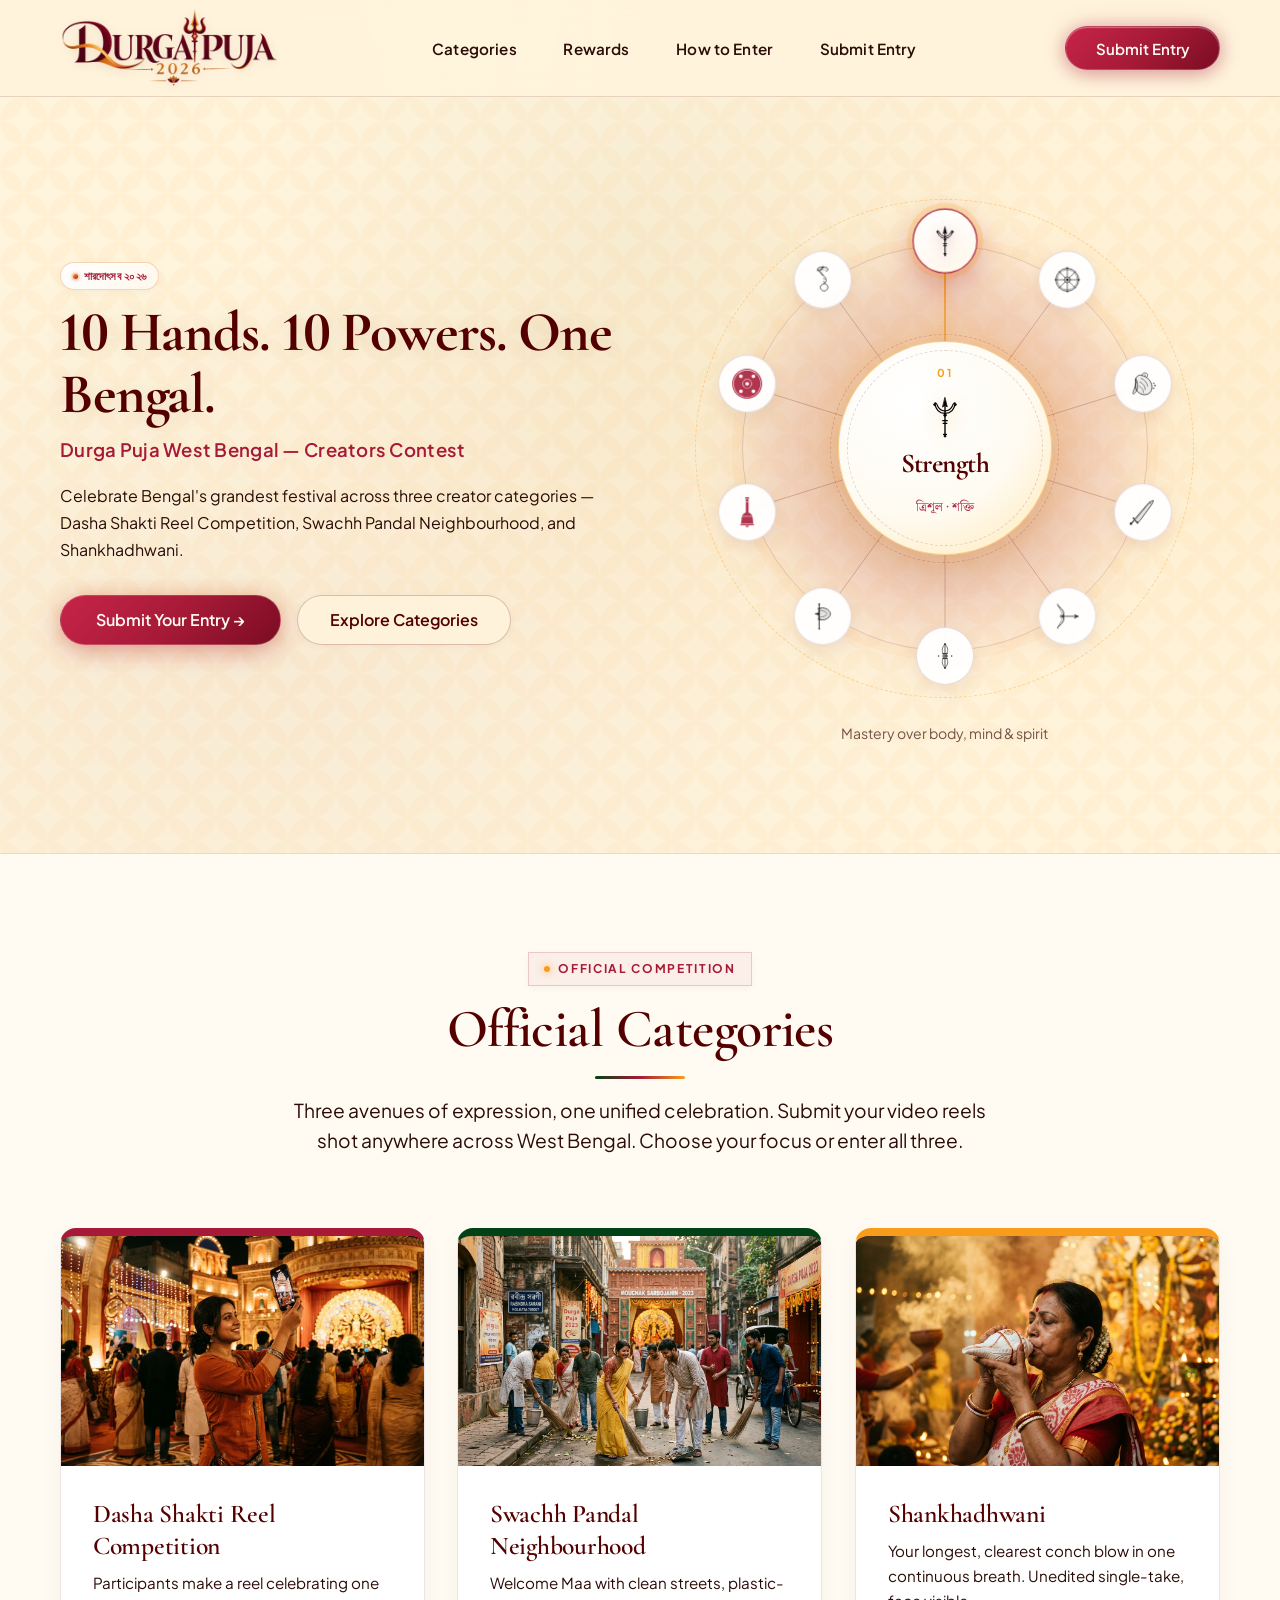
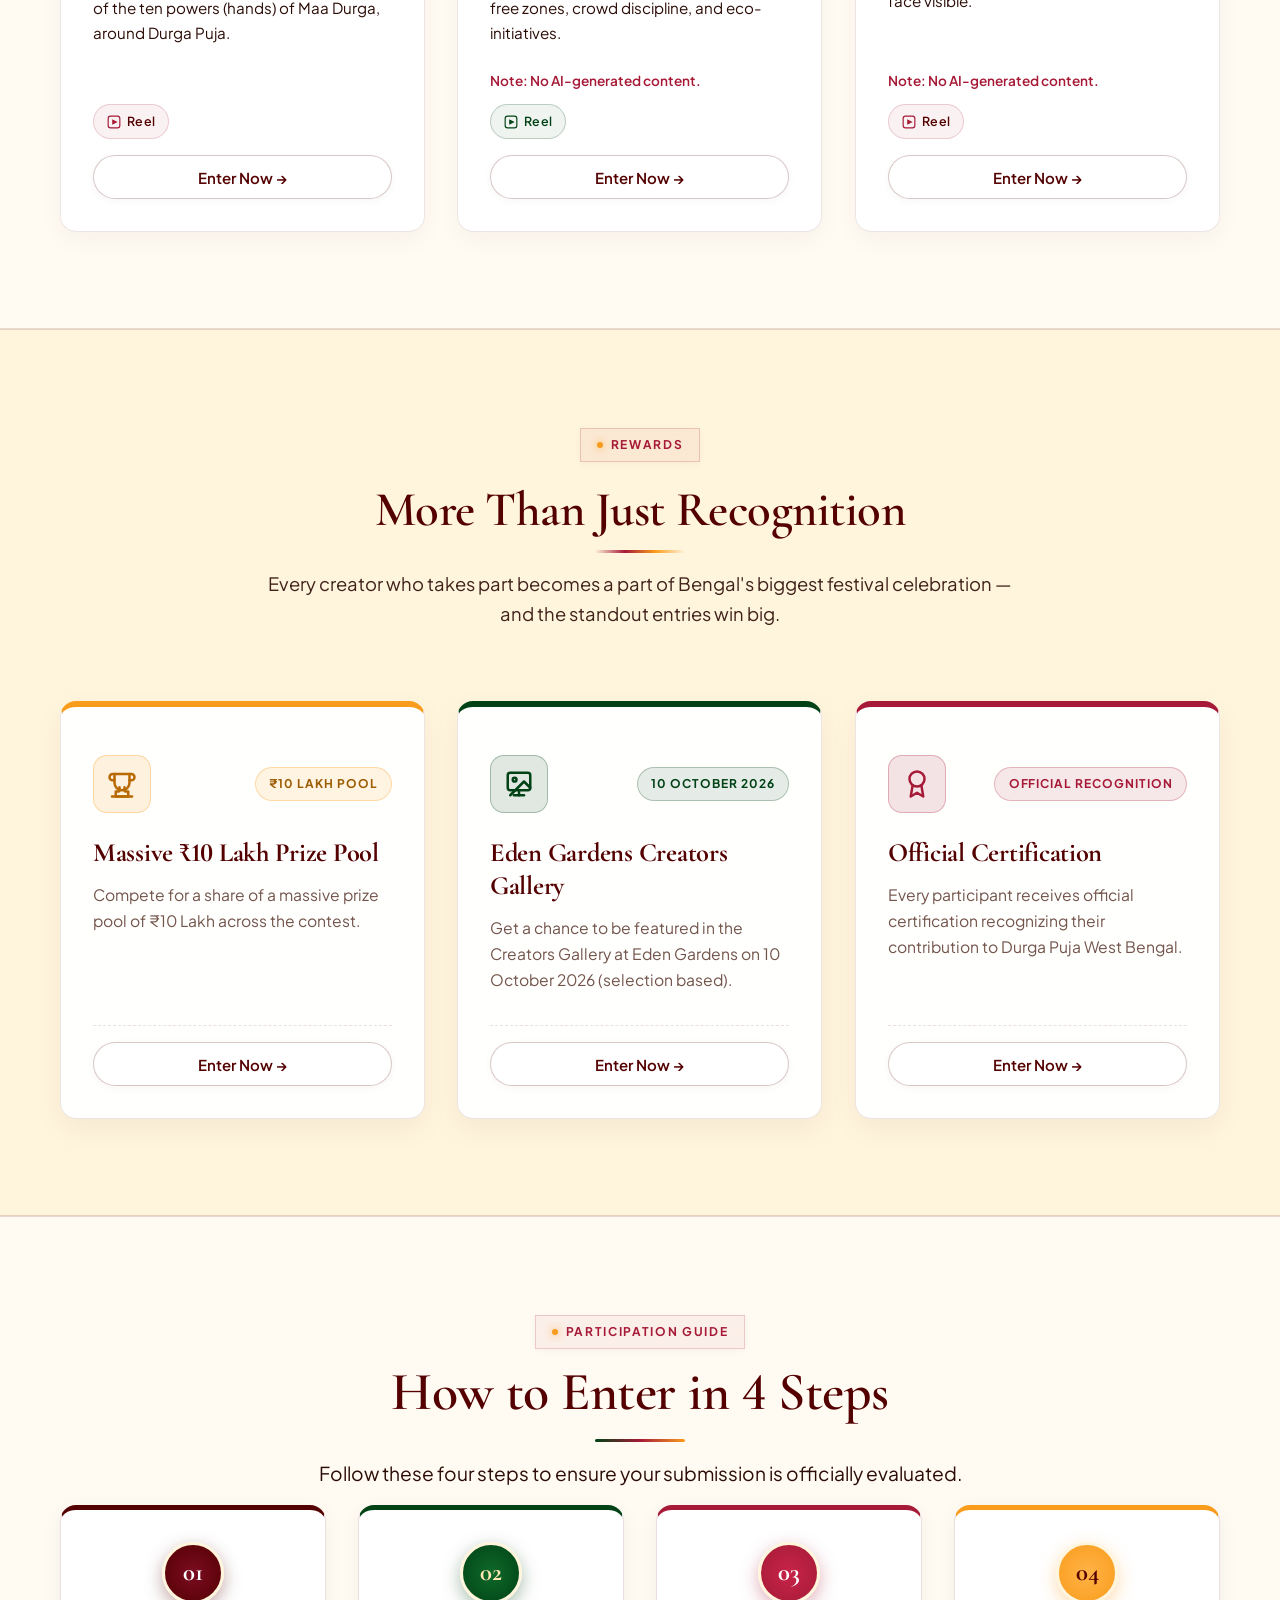
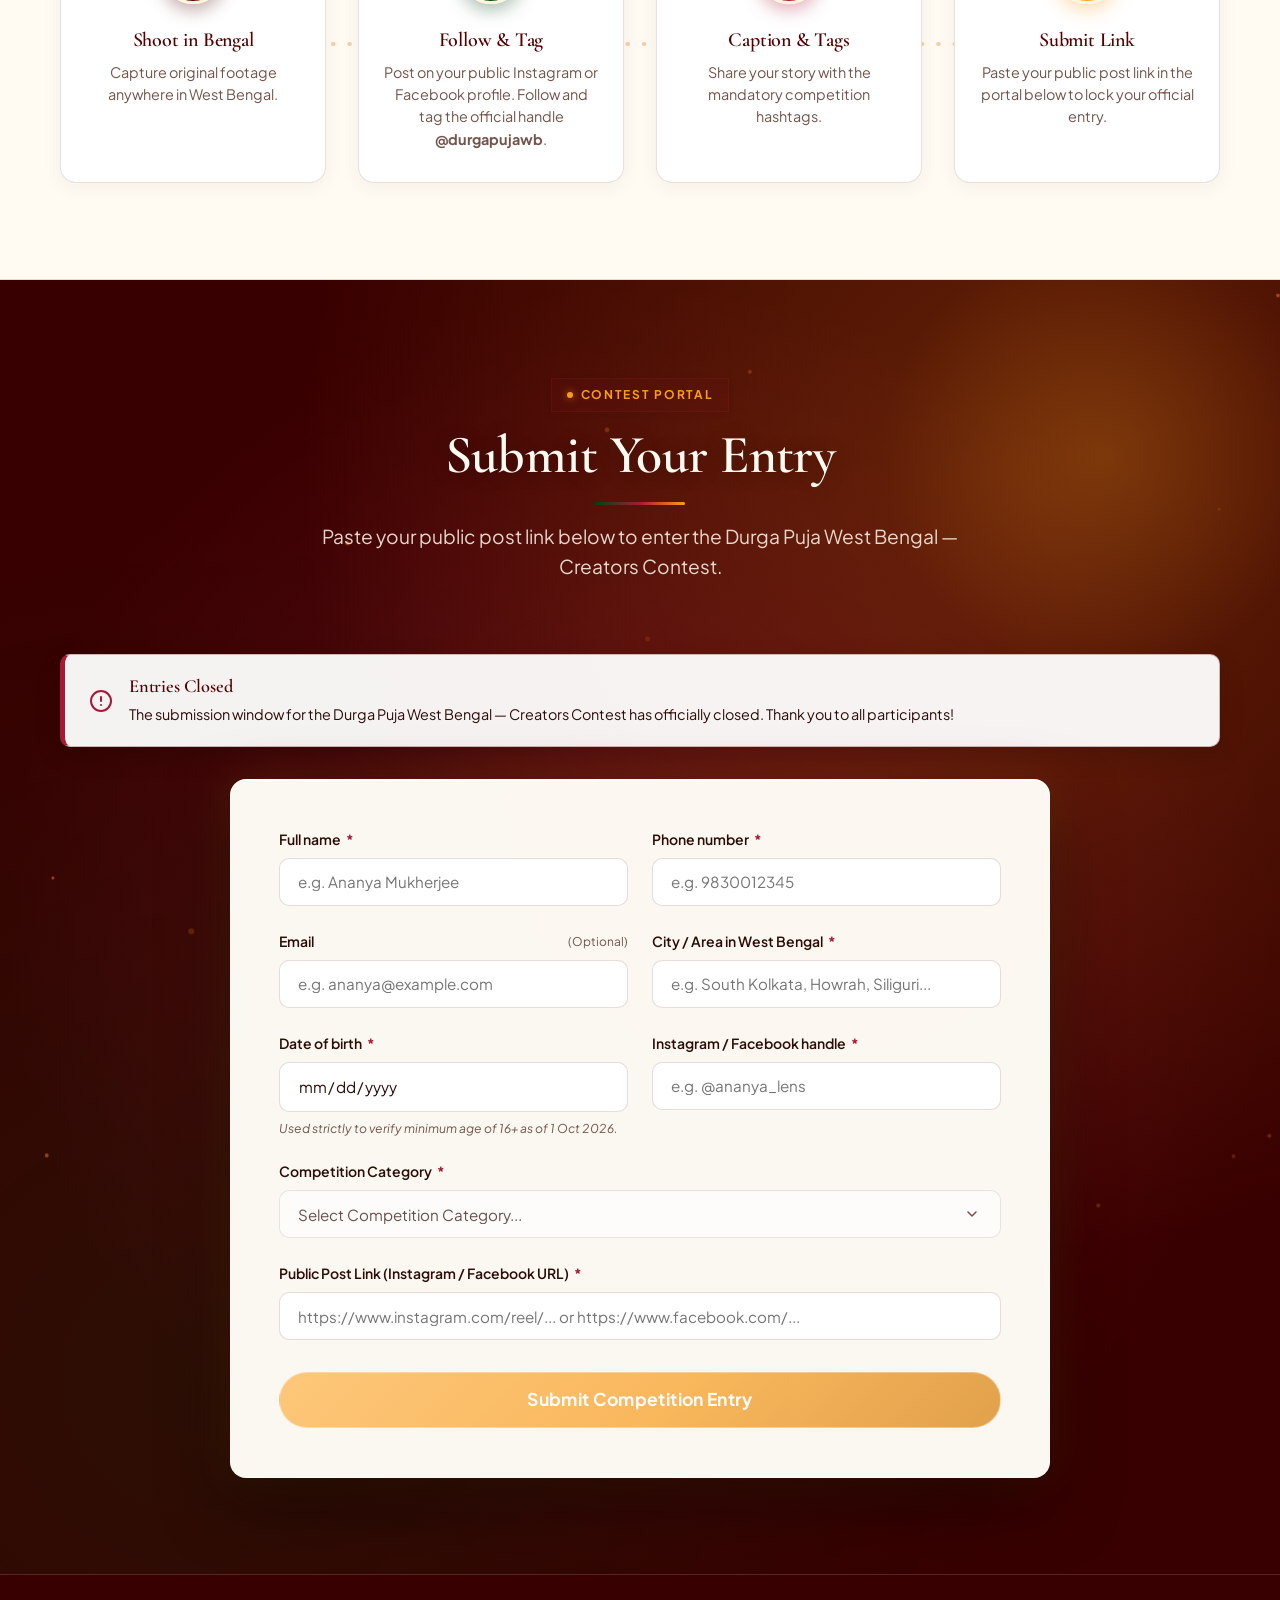
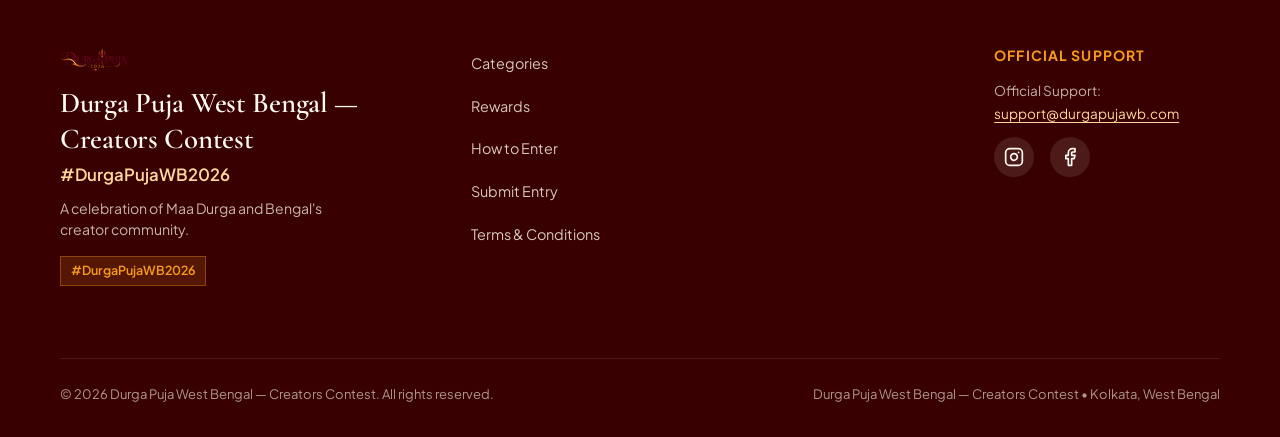
==== commit dab4bfcd: "Rename Dasha Shakti RTC to Dasha Shakti Reel Competition and swap background colors between Rewards " ====
--- a/index.html
+++ b/index.html
@@ -13,19 +13,19 @@
   
   <!-- SEO & Social Metadata -->
   <meta name="description" content="Durga Puja West Bengal — Creators Contest. Celebrate Maa Durga's sacred festival through creativity across 3 creator categories.">
-  <meta name="keywords" content="Durga Puja 2026, Bengal, Creators Contest, Dasha Shakti RTC, Swachh Pandal Neighbourhood, Shankhadhwani, West Bengal, @durgapujawb">
+  <meta name="keywords" content="Durga Puja 2026, Bengal, Creators Contest, Dasha Shakti Reel Competition, Swachh Pandal Neighbourhood, Shankhadhwani, West Bengal, @durgapujawb">
   
   <!-- Open Graph / Facebook -->
   <meta property="og:type" content="website">
   <meta property="og:site_name" content="Durga Puja West Bengal — Creators Contest">
   <meta property="og:title" content="Durga Puja West Bengal — Creators Contest">
-  <meta property="og:description" content="Celebrate Bengal's grandest festival across three creator categories — Dasha Shakti RTC, Swachh Pandal Neighbourhood, and Shankhadhwani.">
+  <meta property="og:description" content="Celebrate Bengal's grandest festival across three creator categories — Dasha Shakti Reel Competition, Swachh Pandal Neighbourhood, and Shankhadhwani.">
   <meta property="og:image" content="assets/images/logo.png">
 
   <!-- Twitter Card -->
   <meta name="twitter:card" content="summary_large_image">
   <meta name="twitter:title" content="Durga Puja West Bengal — Creators Contest">
-  <meta name="twitter:description" content="Celebrate Bengal's grandest festival across three creator categories — Dasha Shakti RTC, Swachh Pandal Neighbourhood, and Shankhadhwani.">
+  <meta name="twitter:description" content="Celebrate Bengal's grandest festival across three creator categories — Dasha Shakti Reel Competition, Swachh Pandal Neighbourhood, and Shankhadhwani.">
   <meta name="twitter:image" content="assets/images/logo.png">
 
   <meta name="theme-color" content="#540000">
@@ -112,7 +112,7 @@
           <p class="hero-subline">Durga Puja West Bengal — Creators Contest</p>
 
           <p class="hero-narrative">
-            Celebrate Bengal's grandest festival across three creator categories &mdash; Dasha Shakti RTC, Swachh Pandal Neighbourhood, and Shankhadhwani.
+            Celebrate Bengal's grandest festival across three creator categories &mdash; Dasha Shakti Reel Competition, Swachh Pandal Neighbourhood, and Shankhadhwani.
           </p>
 
           <div class="hero-actions-row">
@@ -238,13 +238,13 @@
 
         <div class="challenges-grid" id="categories-grid">
 
-          <!-- 1. DASHA SHAKTI RTC -->
+          <!-- 1. DASHA SHAKTI REEL COMPETITION -->
           <article class="challenge-card scroll-reveal-scale stagger-1" id="card-reel-challenge">
             <div class="challenge-media-wrap">
               <img src="assets/images/reel-challenge.jpg" alt="Bengali creator recording Durga Puja reel in Kolkata" loading="lazy" width="600" height="400">
             </div>
             <div class="challenge-card-body">
-              <h3 class="challenge-card-title">Dasha Shakti RTC</h3>
+              <h3 class="challenge-card-title">Dasha Shakti Reel Competition</h3>
               <p class="challenge-card-desc">
                 Participants make a reel celebrating one of the ten powers (hands) of Maa Durga, around Durga Puja.
               </p>
@@ -259,7 +259,7 @@
                 </span>
               </div>
 
-              <a href="#submit" class="btn btn-outline" data-challenge-target="Dasha Shakti RTC">
+              <a href="#submit" class="btn btn-outline" data-challenge-target="Dasha Shakti Reel Competition">
                 Enter Now &rarr;
               </a>
             </div>
@@ -606,14 +606,14 @@
                 </label>
                 <select id="form-challenge" name="category" class="form-select" required>
                   <option value="" disabled selected>Select Competition Category...</option>
-                  <option value="Dasha Shakti RTC">Dasha Shakti RTC</option>
+                  <option value="Dasha Shakti Reel Competition">Dasha Shakti Reel Competition</option>
                   <option value="Swachh Pandal Neighbourhood">Swachh Pandal Neighbourhood</option>
                   <option value="Shankhadhwani">Shankhadhwani</option>
                 </select>
                 <span class="form-error-msg" id="error-form-challenge">Please select one of the three official categories.</span>
               </div>
 
-              <!-- 8. Theme Field (Shows ONLY when Dasha Shakti RTC is selected) -->
+              <!-- 8. Theme Field (Shows ONLY when Dasha Shakti Reel Competition is selected) -->
               <div class="form-group full-width" id="form-category1-theme-wrap" style="display: none;">
                 <label for="form-theme" class="form-label">
                   <span>Theme Selection (10 Powers)</span>
--- a/css/styles.css
+++ b/css/styles.css
@@ -1949,8 +1949,10 @@
    HOW TO PARTICIPATE (4 SIMPLE STEPS)
    ========================================================================== */
 .steps-section {
-  background-color: var(--soft-cream);
+  background-color: var(--warm-off-white);
   position: relative;
+  border-top: 1px solid var(--border-color);
+  border-bottom: 1px solid var(--border-color);
 }
 
 .steps-header {
@@ -2023,7 +2025,7 @@
   z-index: 1;
   width: 100%;
   min-width: 0;
-  background-color: var(--warm-off-white);
+  background-color: #ffffff;
   border: 1.5px solid rgba(84, 0, 0, 0.12);
   border-radius: var(--radius-xl);
   padding: var(--space-xl) var(--space-lg);
@@ -3707,7 +3709,7 @@
    REWARDS SECTION (MORE THAN JUST RECOGNITION)
    ========================================================================== */
 .rewards-section {
-  background-color: var(--warm-off-white);
+  background-color: var(--soft-cream);
   position: relative;
   overflow: hidden;
   border-top: 1px solid var(--border-color);
